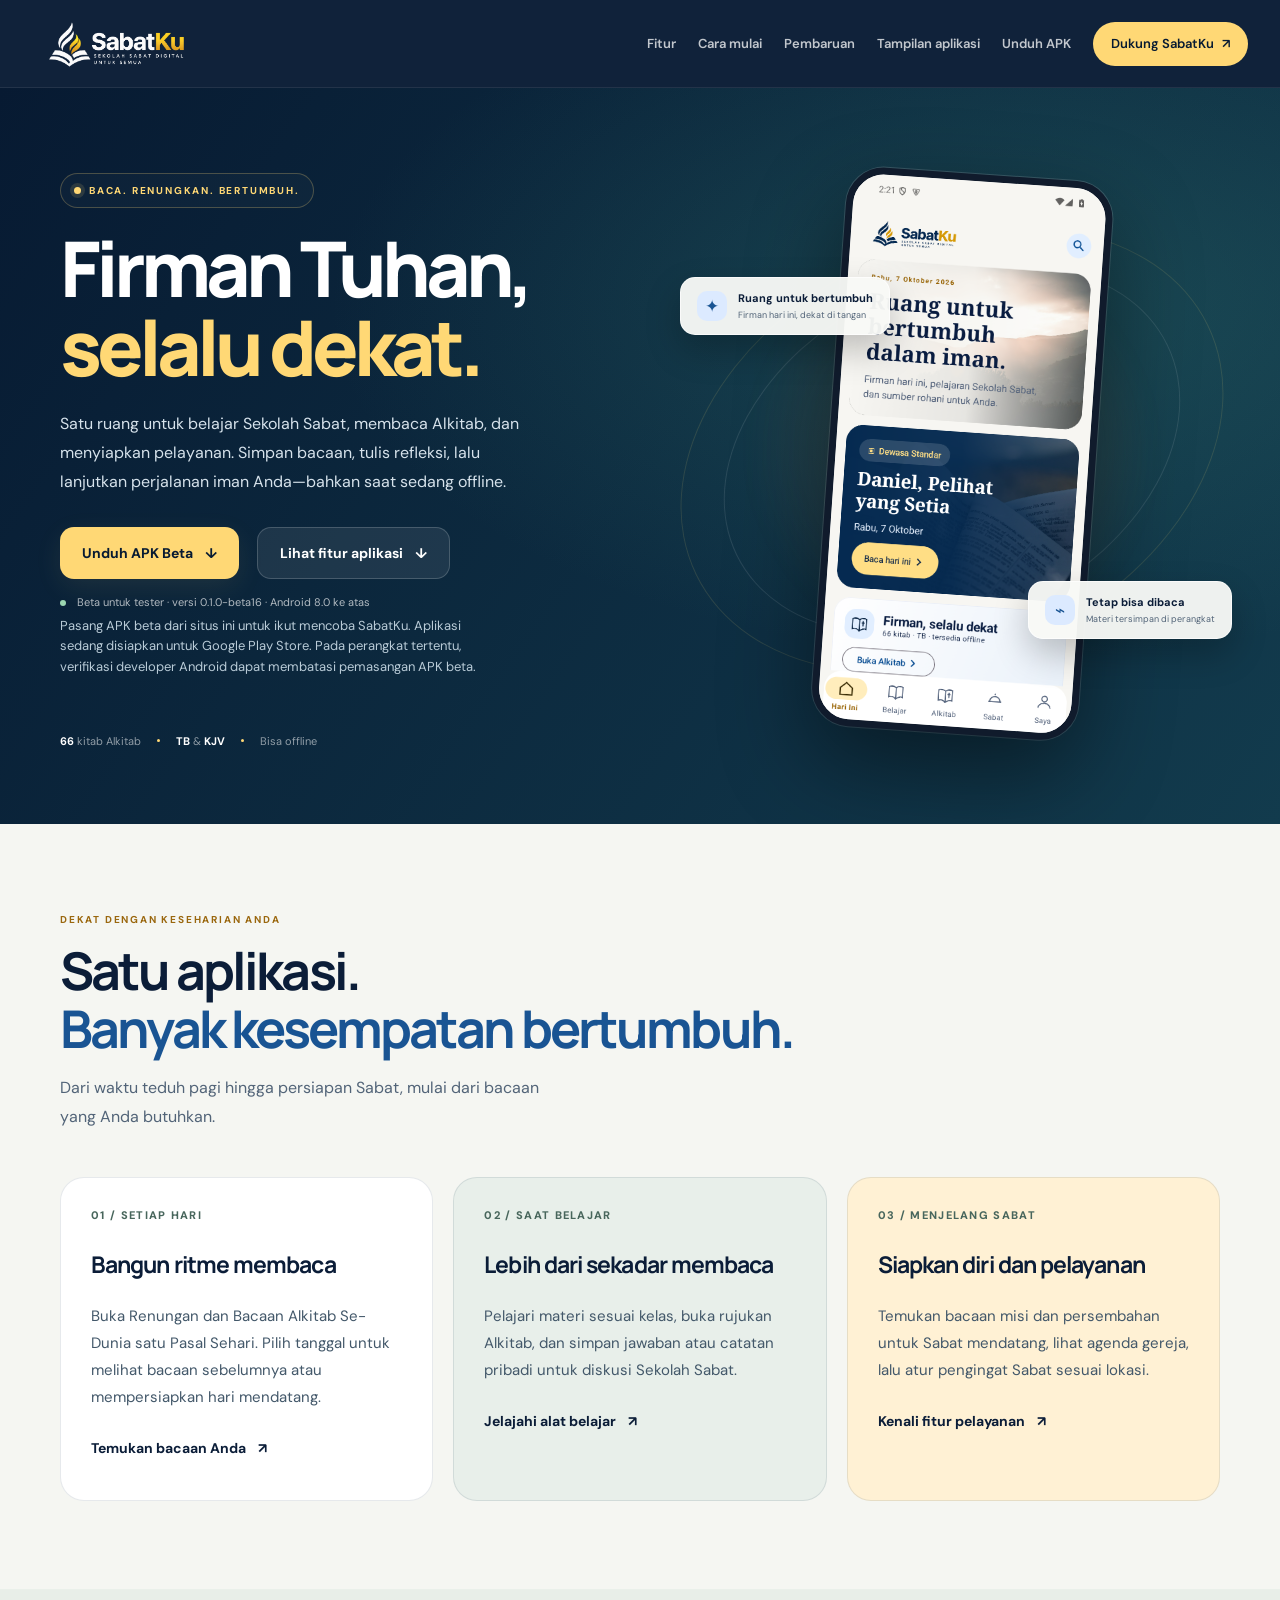
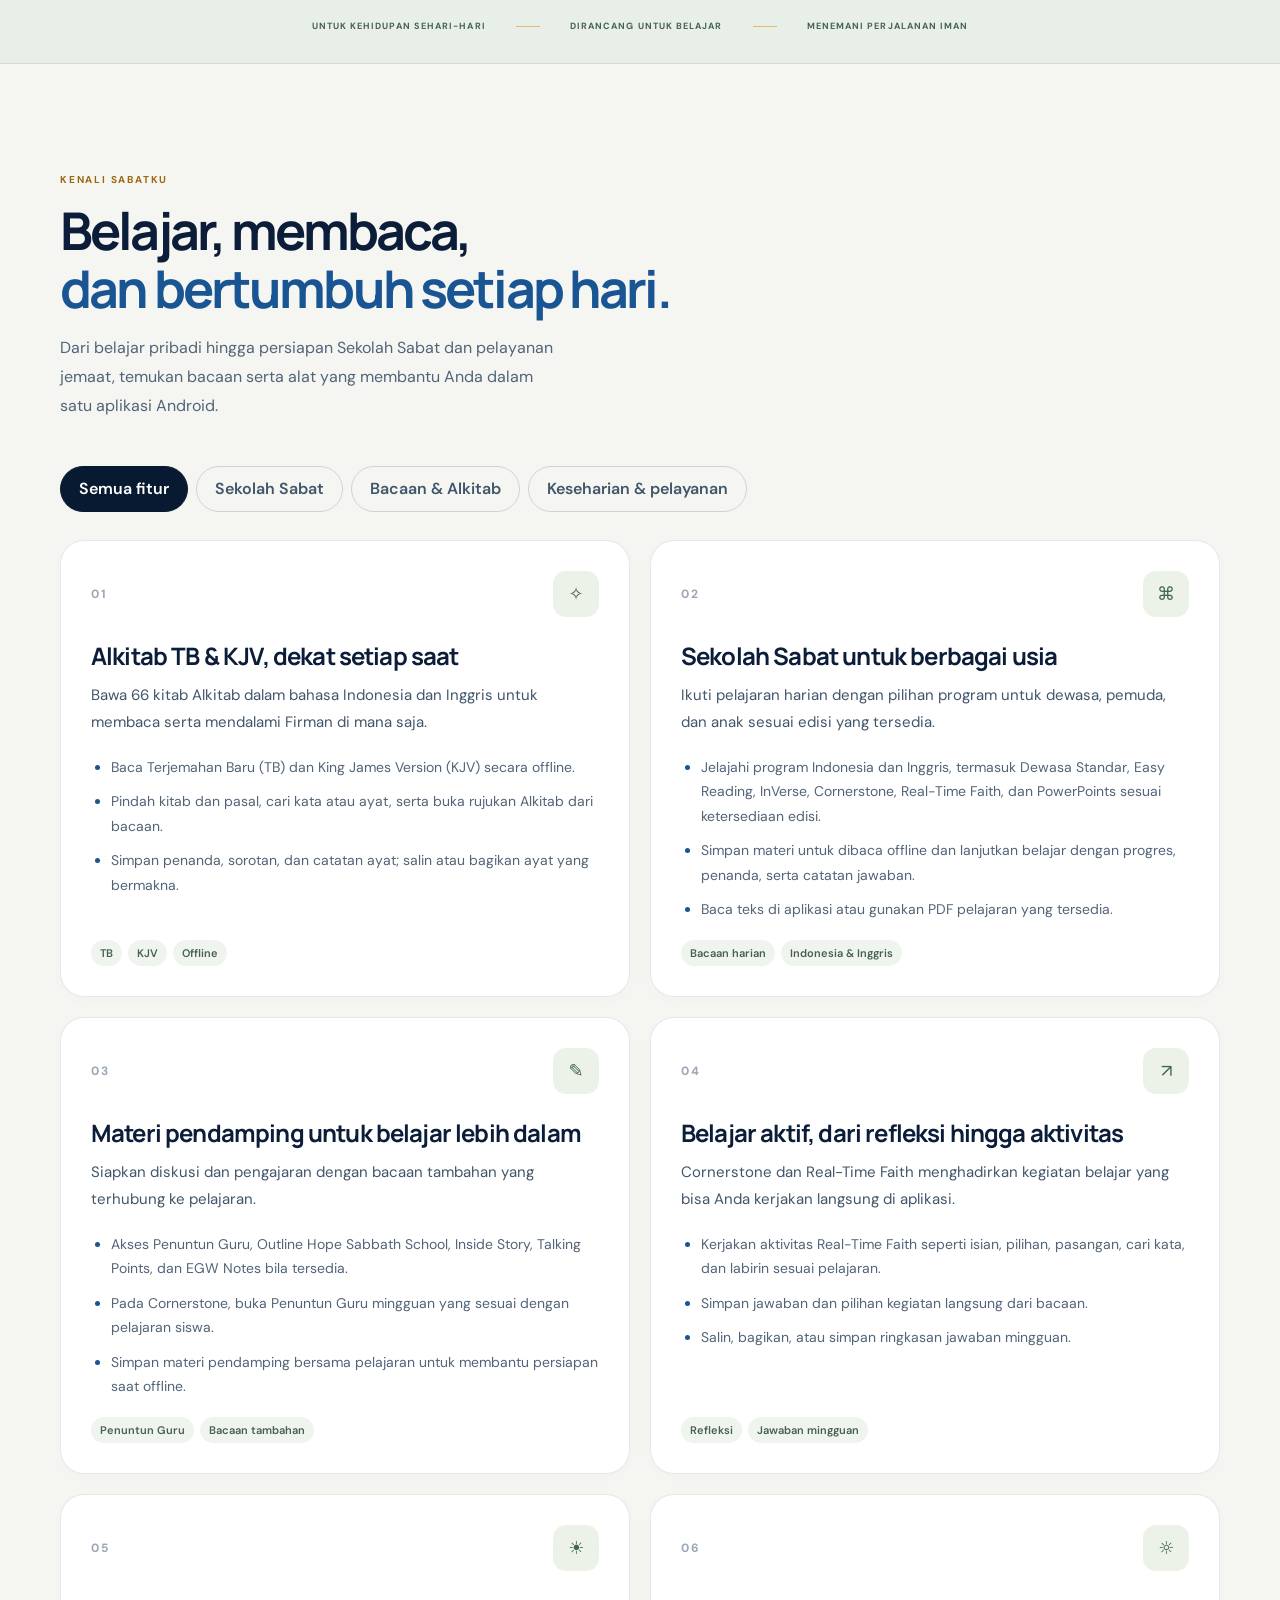
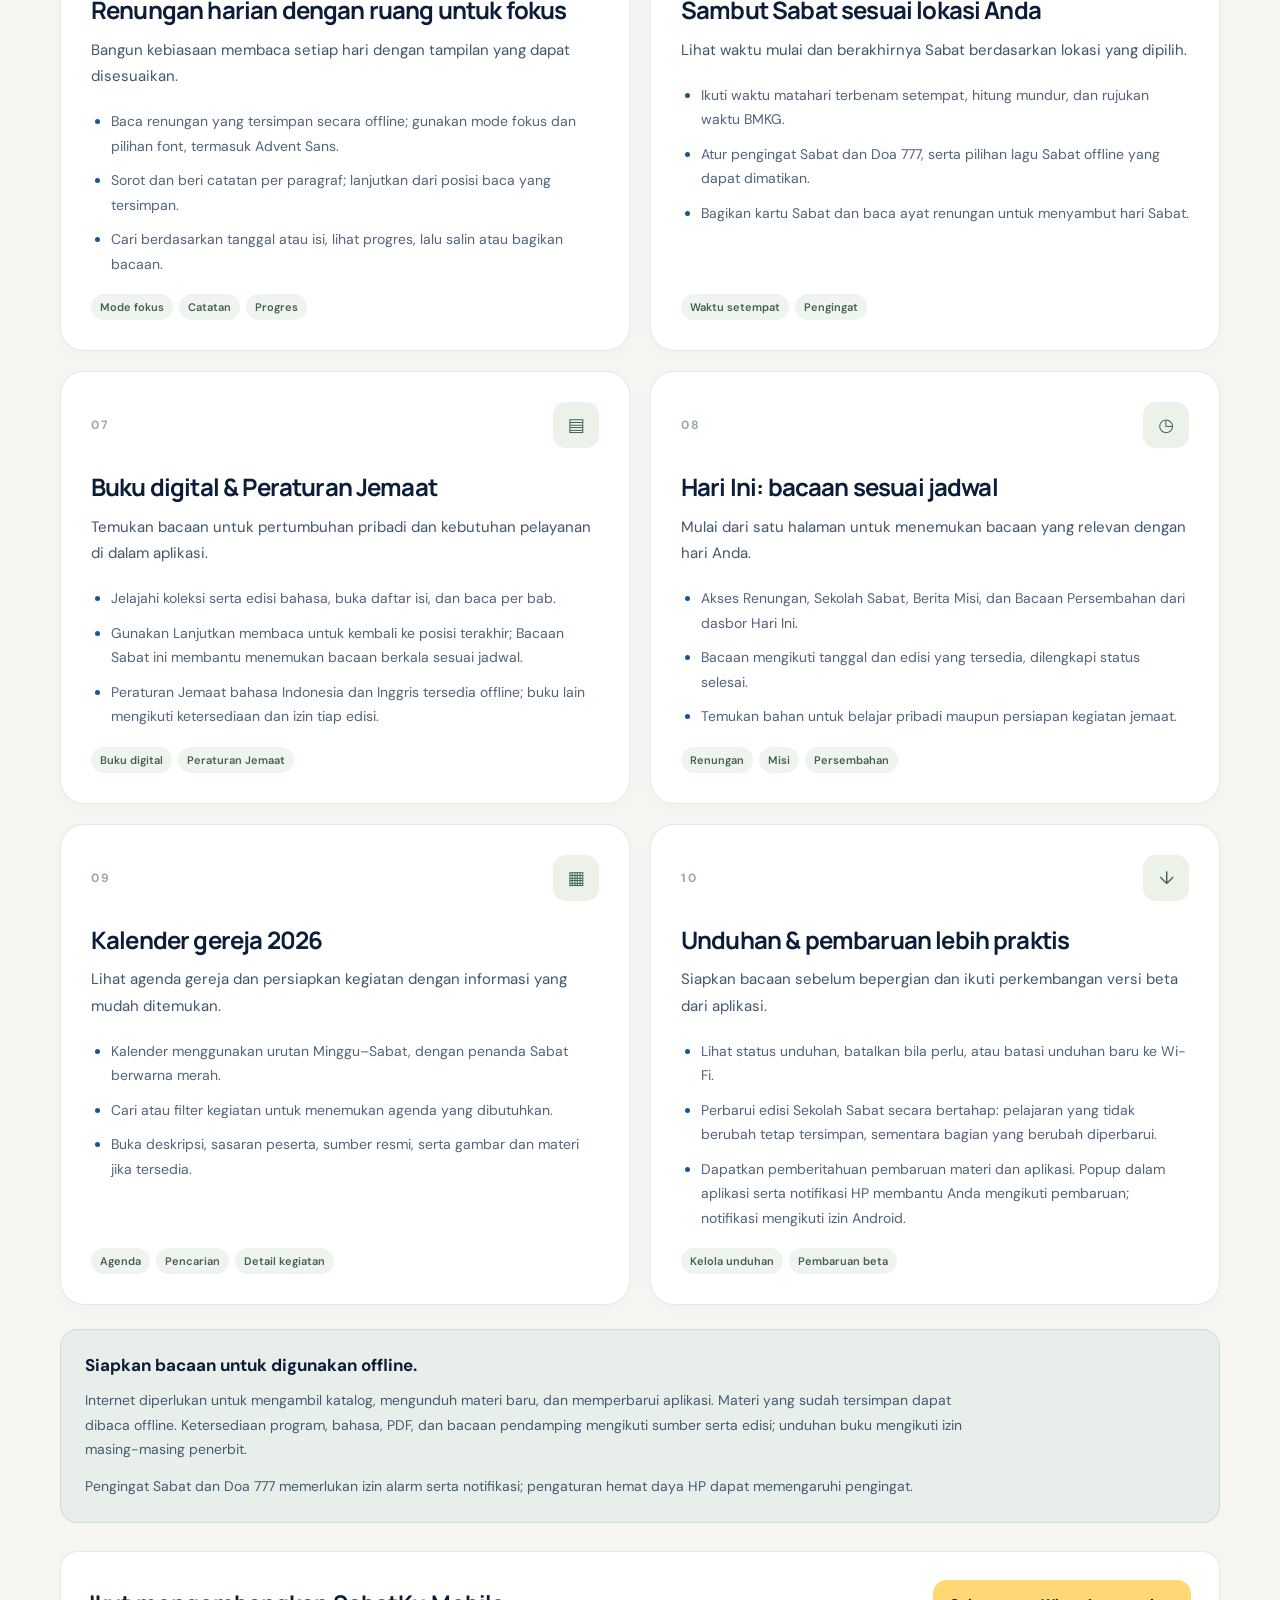
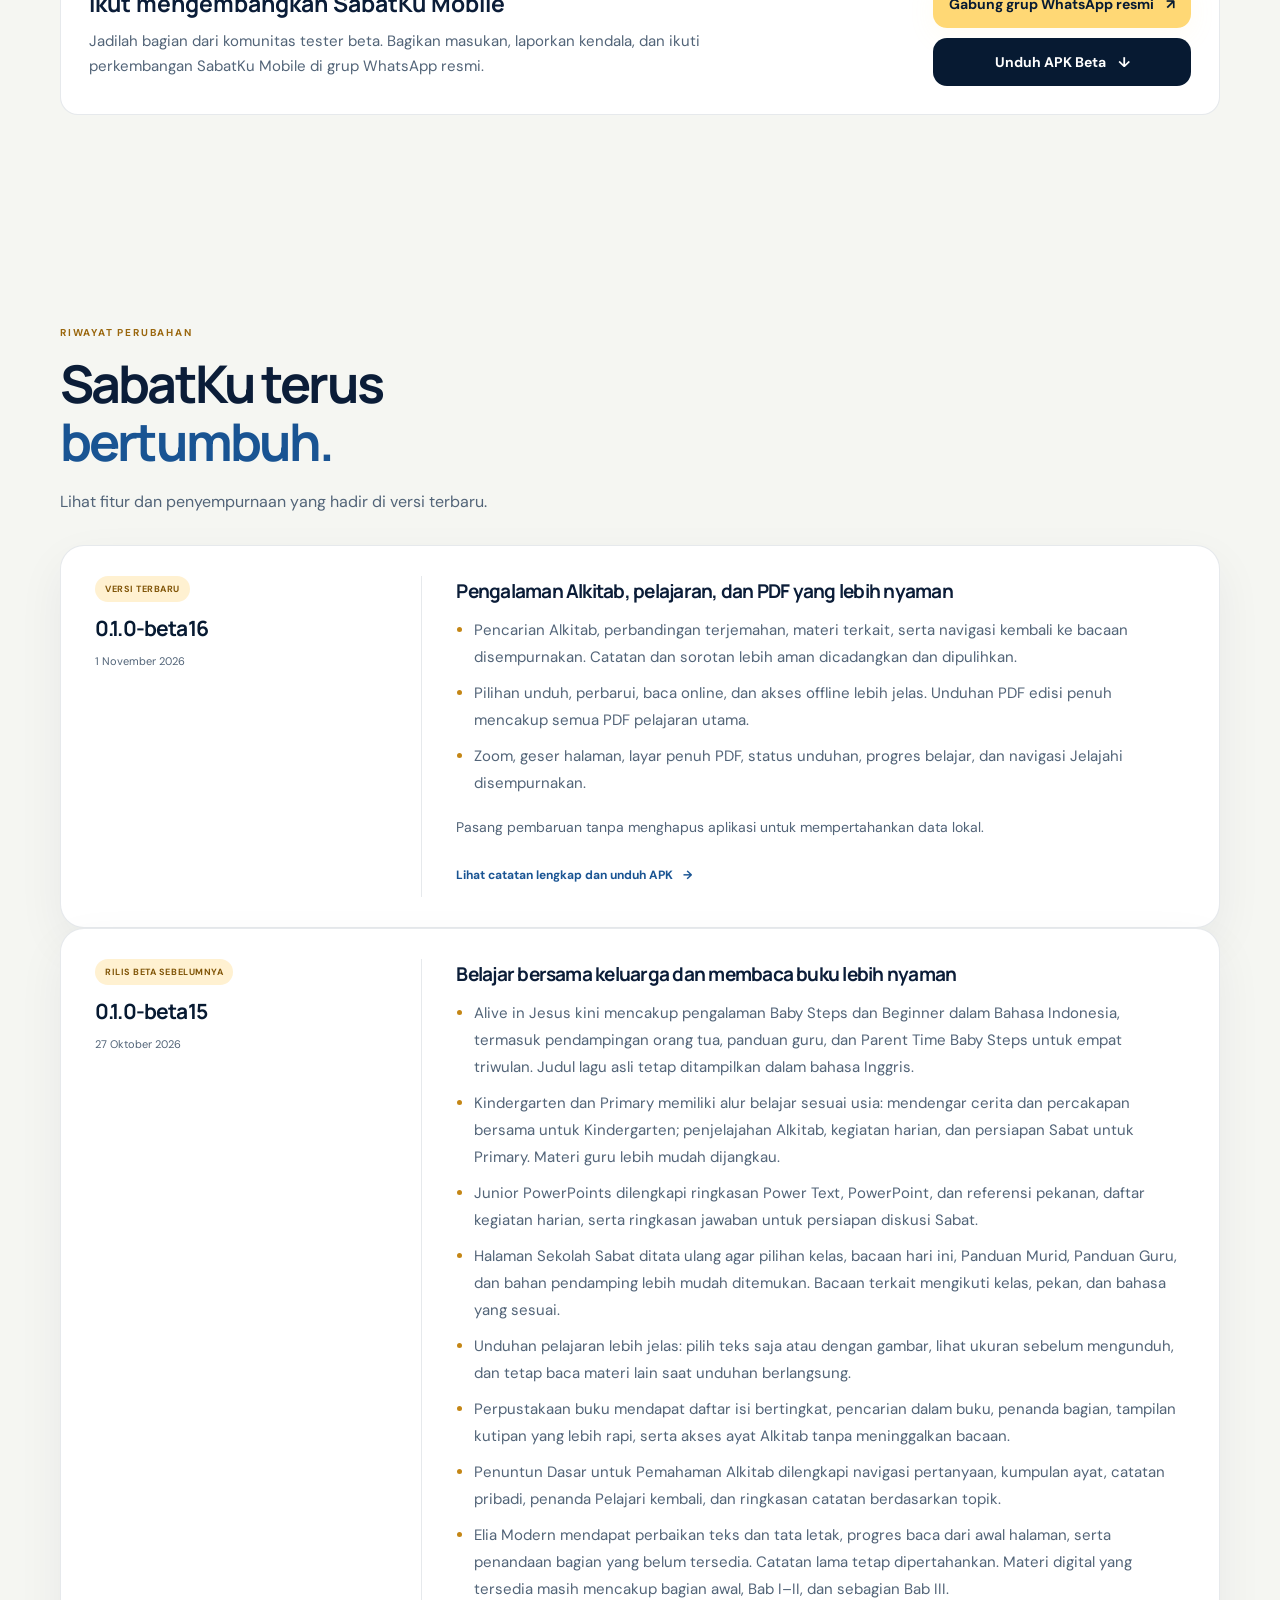
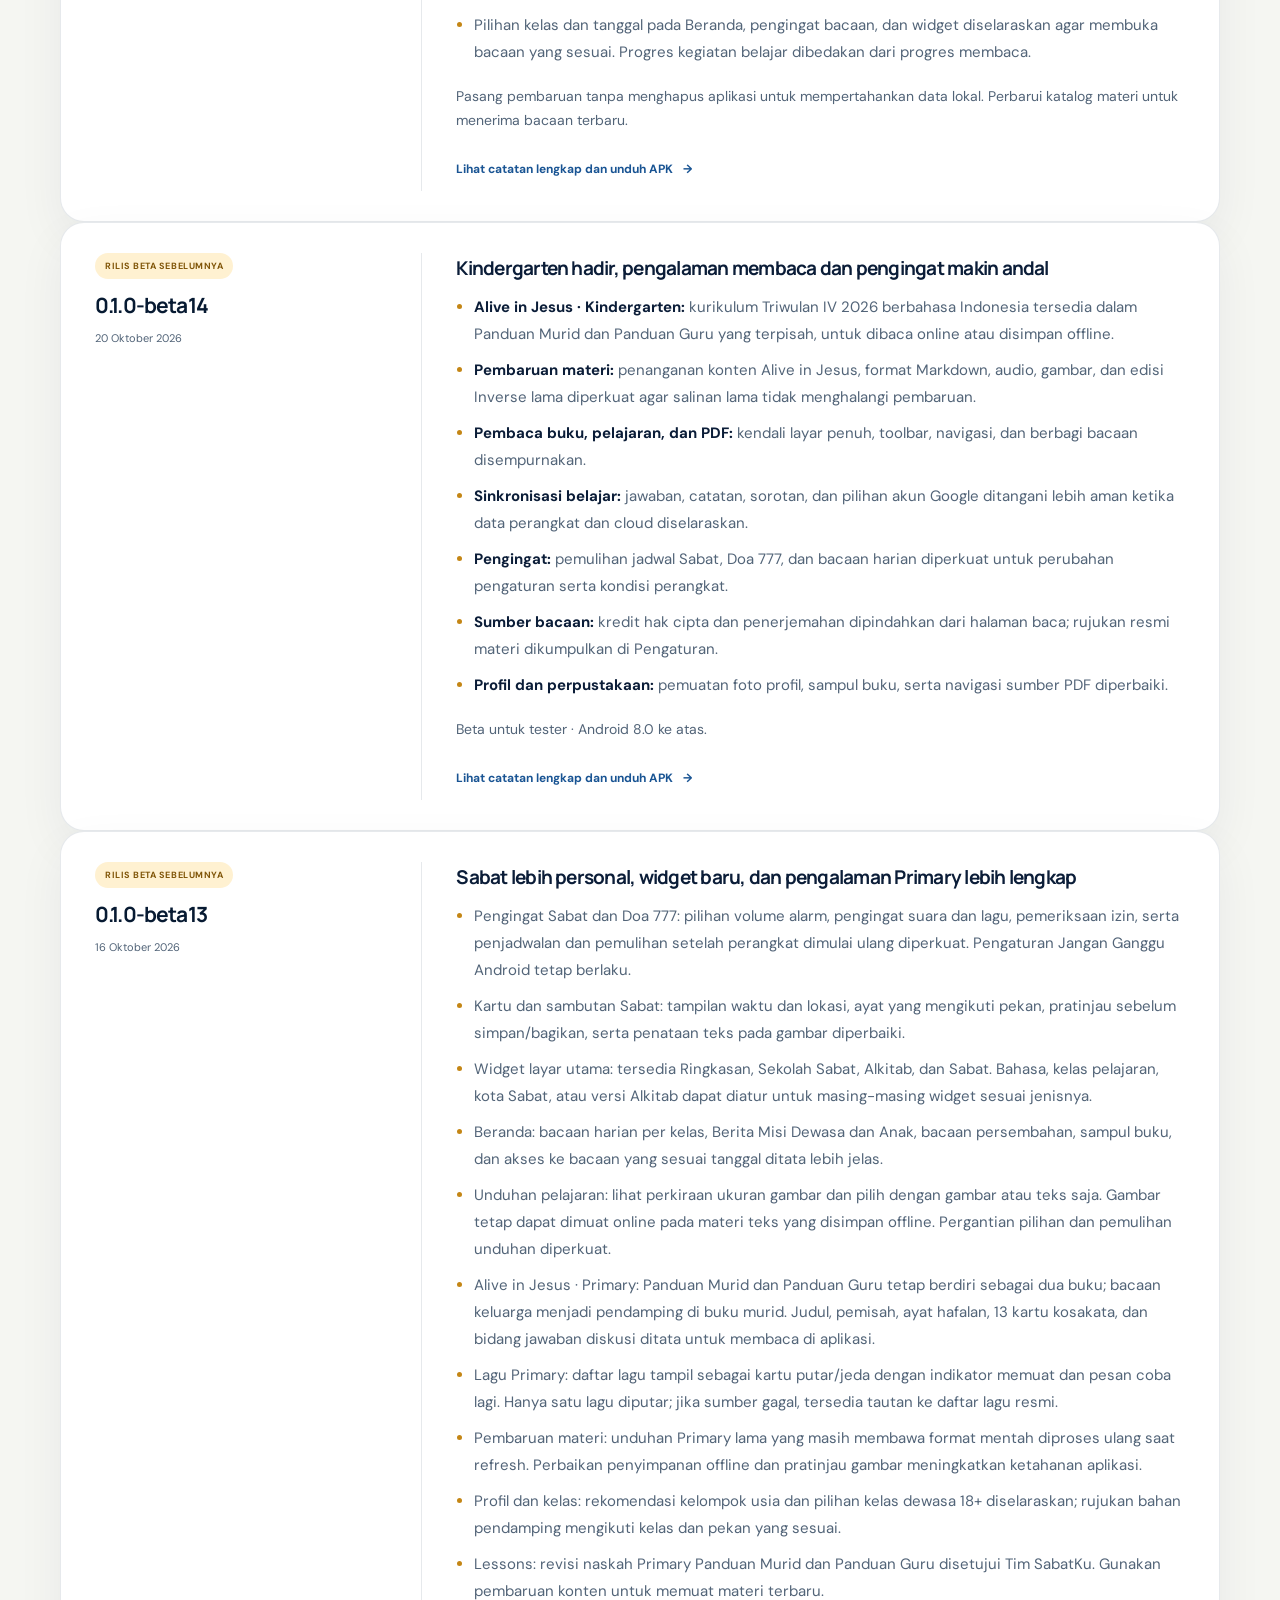
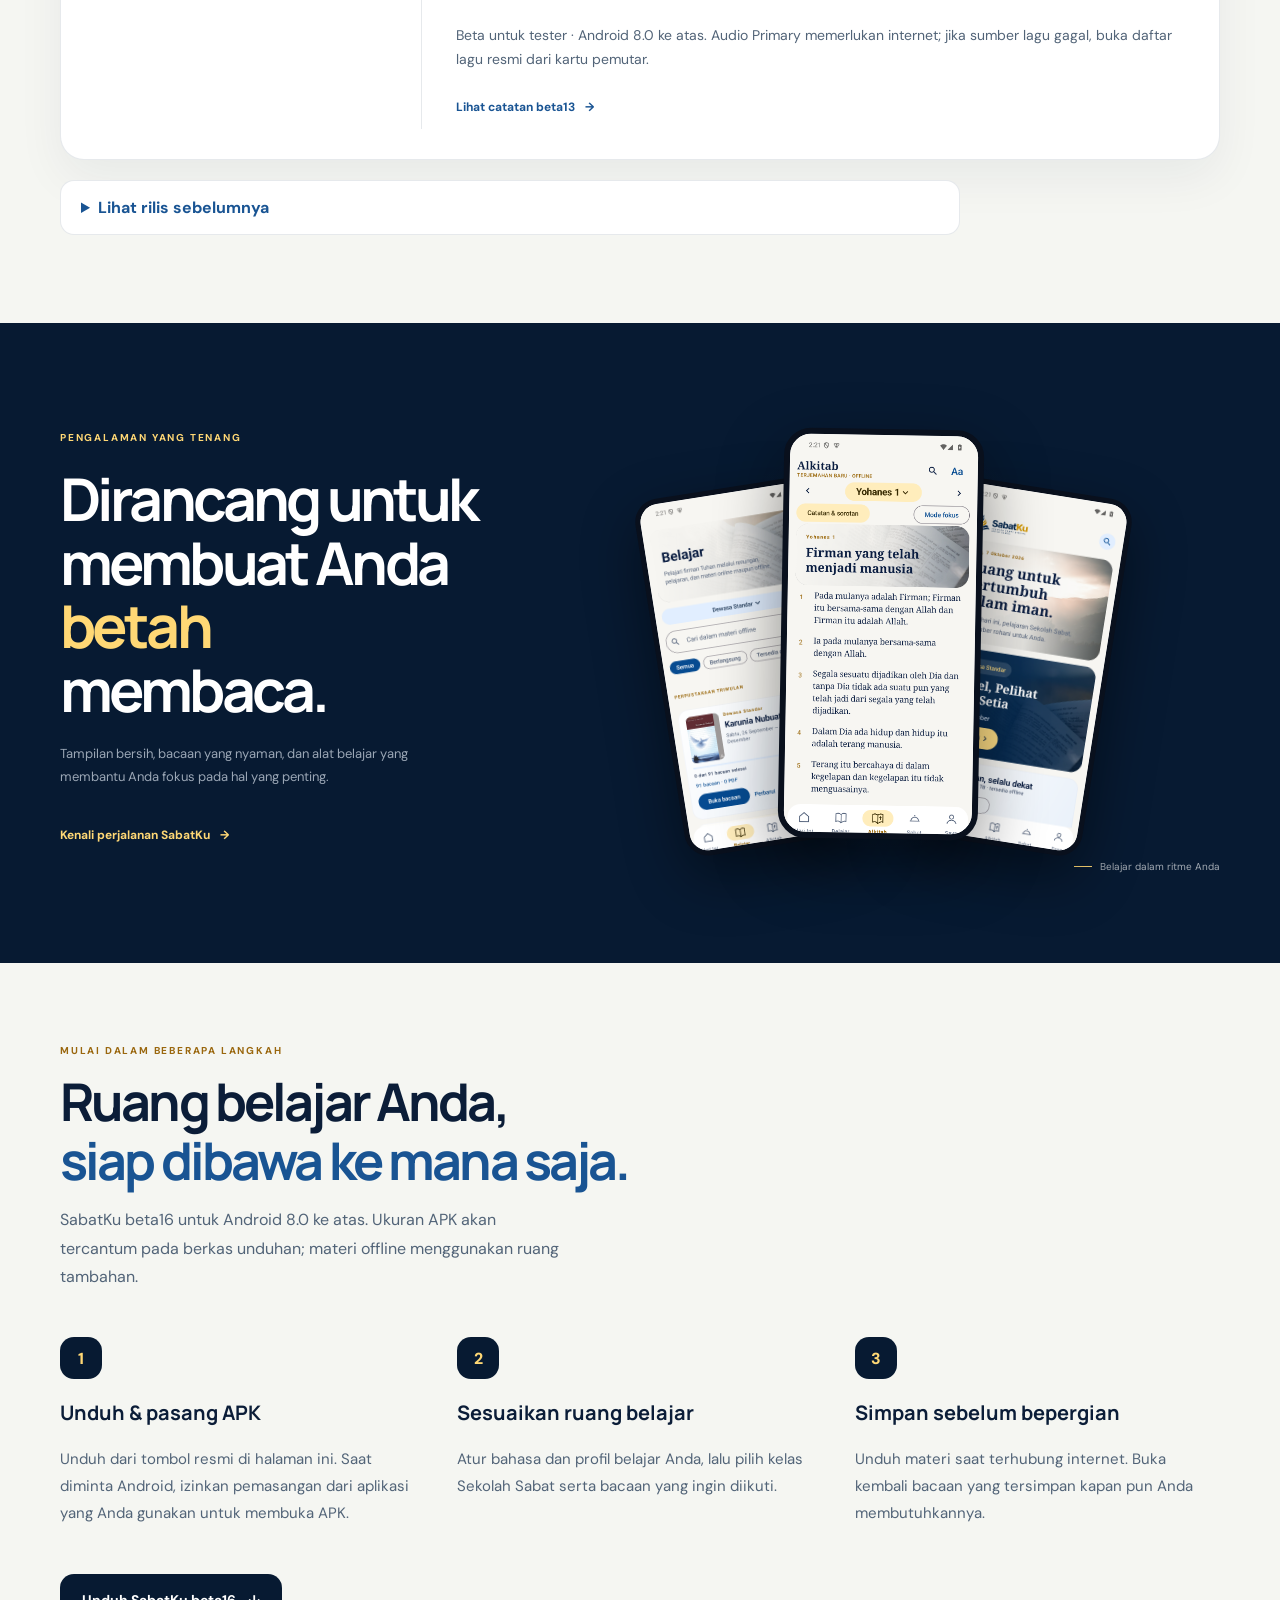
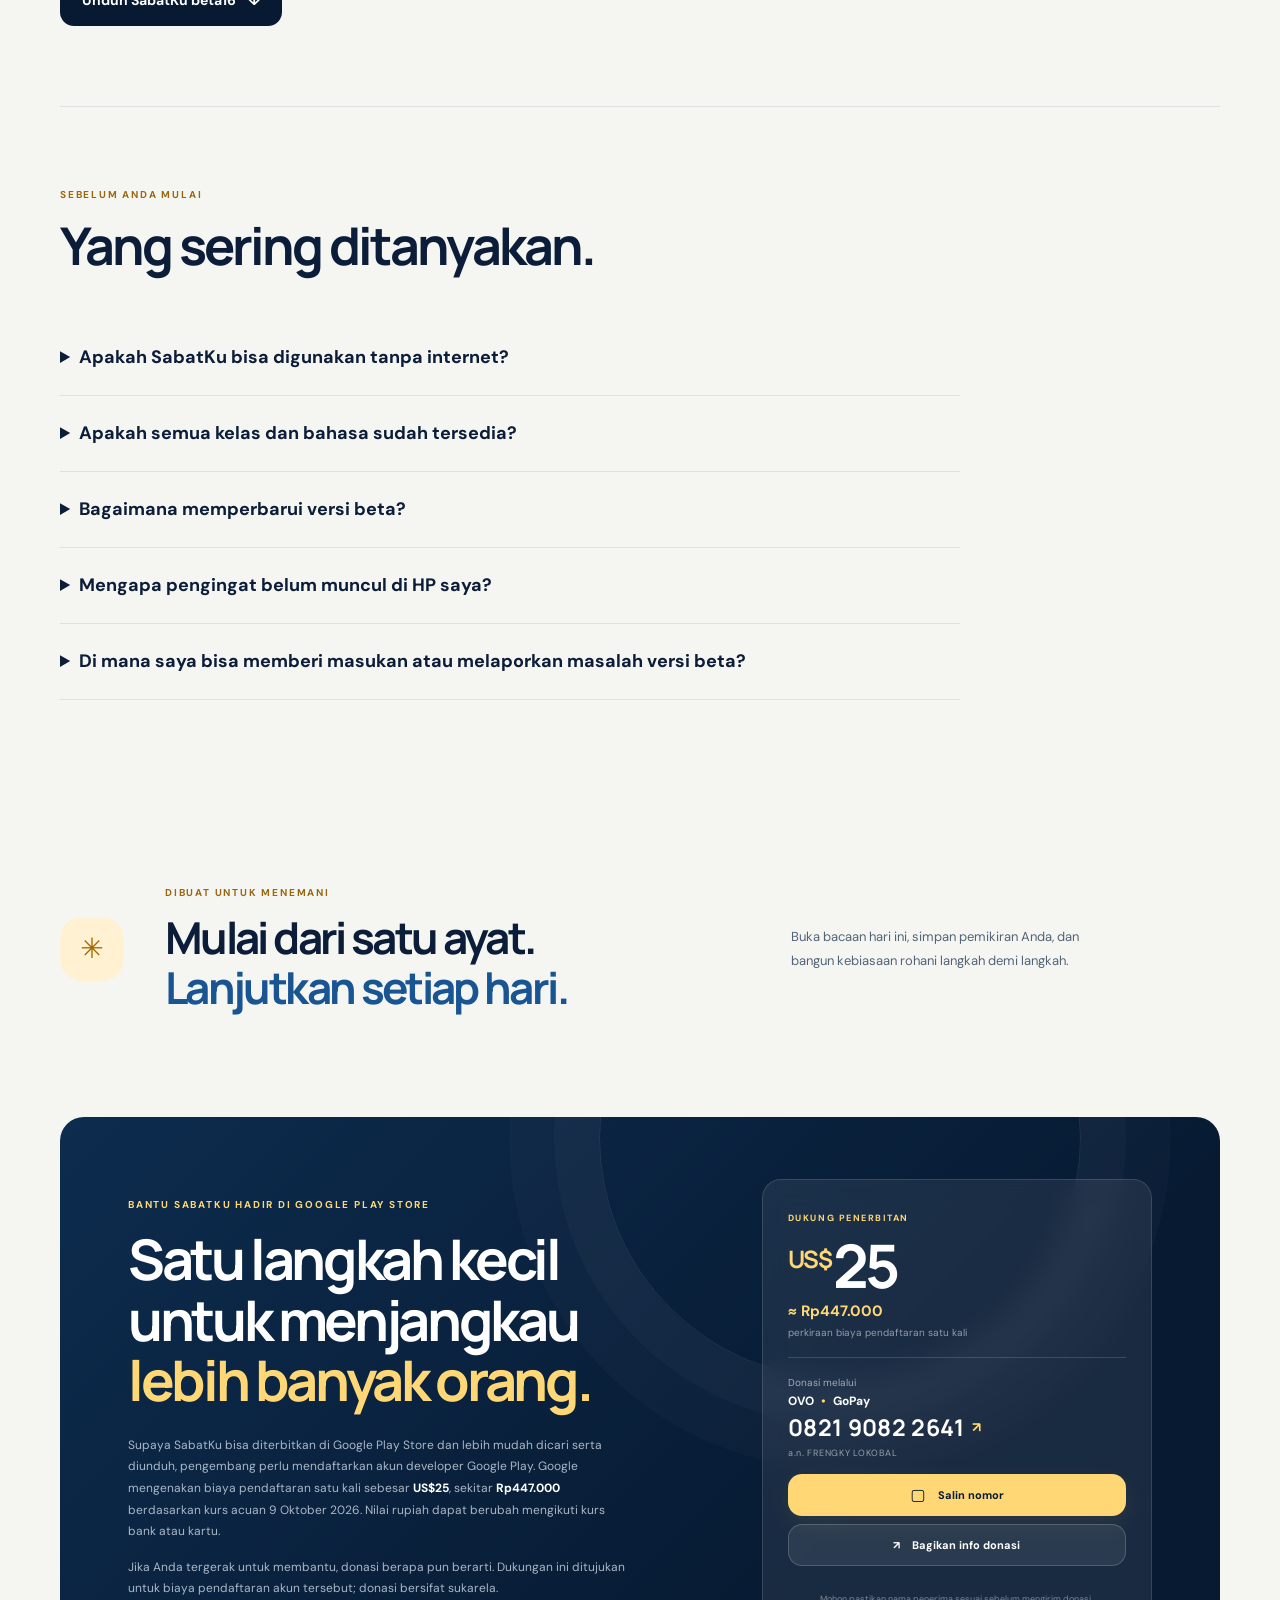
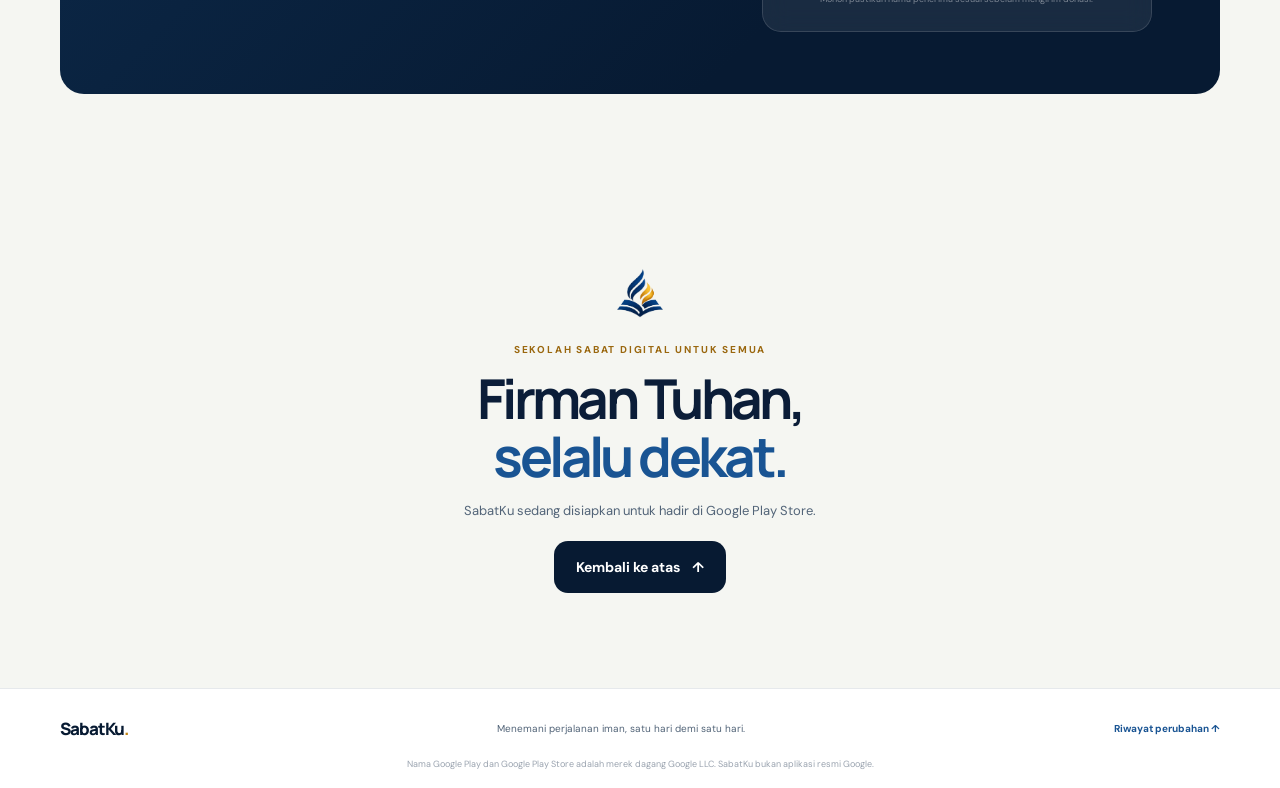
==== site/index.html @ 17ac764b "Publish beta16 download links and release notes" ====
<!doctype html>
<html lang="id">
  <head>
    <meta charset="utf-8" />
    <meta name="viewport" content="width=device-width, initial-scale=1" />
    <meta name="theme-color" content="#071a32" />
    <meta name="description" content="Kenali SabatKu untuk Android: Sekolah Sabat, Alkitab TB/KJV offline, renungan harian, buku digital, kalender gereja, dan pengingat Sabat. Unduh APK beta." />
    <meta property="og:type" content="website" />
    <meta property="og:title" content="SabatKu — Firman, selalu dekat" />
    <meta property="og:description" content="Sekolah Sabat dan Penuntun Guru, Alkitab TB/KJV offline, renungan, buku digital, serta pengingat Sabat dalam satu aplikasi Android." />
    <meta property="og:image" content="assets/screen-today.png" />
    <title>SabatKu — Firman, selalu dekat</title>
    <link rel="icon" type="image/png" href="assets/sabatku-symbol.png" />
    <link rel="preconnect" href="https://fonts.googleapis.com" />
    <link rel="preconnect" href="https://fonts.gstatic.com" crossorigin />
    <link href="https://fonts.googleapis.com/css2?family=DM+Sans:wght@400;500;600;700&family=Manrope:wght@400;500;600;700;800&display=swap" rel="stylesheet" />
    <link rel="stylesheet" href="styles.css" />
    <script src="script.js" defer></script>
  </head>
  <body>
    <a class="skip-link" href="#beranda">Lewati ke konten</a>
    <header class="topbar">
      <a class="brand" href="#beranda" aria-label="SabatKu, ke beranda">
        <img src="assets/sabatku-logo-dark.png" alt="SabatKu — Sekolah Sabat digital untuk semua" />
      </a>
      <button class="menu-toggle" type="button" aria-expanded="false" aria-controls="main-navigation" hidden>Menu <span aria-hidden="true">☰</span></button>
      <nav id="main-navigation" aria-label="Navigasi utama">
        <a href="#fitur">Fitur</a>
        <a href="#mulai">Cara mulai</a>
        <a href="#pembaruan">Pembaruan</a>
        <a href="#cuplikan">Tampilan aplikasi</a>
        <a href="#unduh">Unduh APK</a>
        <a class="nav-cta" href="#dukung">Dukung SabatKu <span aria-hidden="true">↗</span></a>
      </nav>
    </header>

    <main id="beranda">
      <section class="hero section-wrap">
        <div class="hero-copy">
          <p class="eyebrow"><span class="eyebrow-dot"></span> BACA. RENUNGKAN. BERTUMBUH.</p>
          <h1>Firman Tuhan,<br /><span>selalu dekat.</span></h1>
          <p class="hero-lede">Satu ruang untuk belajar Sekolah Sabat, membaca Alkitab, dan menyiapkan pelayanan. Simpan bacaan, tulis refleksi, lalu lanjutkan perjalanan iman Anda—bahkan saat sedang offline.</p>
          <div class="hero-actions">
            <a class="button button-gold" id="unduh" href="https://github.com/AiWerek-Tech/sabatku-web/releases/download/v0.1.0-beta16/SabatKu-0.1.0-beta16-debug.apk" aria-label="Unduh APK beta SabatKu versi 0.1.0-beta16">Unduh APK Beta <span aria-hidden="true">↓</span></a>
            <a class="button button-quiet" href="#fitur">Lihat fitur aplikasi <span aria-hidden="true">↓</span></a>
          </div>
          <p class="release-note"><span class="status-pip"></span> Beta untuk tester · versi 0.1.0-beta16 · Android 8.0 ke atas</p>
          <p class="apk-install-note">Pasang APK beta dari situs ini untuk ikut mencoba SabatKu. Aplikasi sedang disiapkan untuk Google Play Store. Pada perangkat tertentu, verifikasi developer Android dapat membatasi pemasangan APK beta.</p>
          <div class="hero-proof" aria-label="Fitur utama">
            <span><b>66</b> kitab Alkitab</span><i></i><span><b>TB</b> &amp; <b>KJV</b></span><i></i><span>Bisa offline</span>
          </div>
        </div>
        <div class="hero-visual" aria-label="Pratinjau aplikasi SabatKu">
          <div class="orbit orbit-one"></div><div class="orbit orbit-two"></div>
          <div class="sun-glow"></div>
          <div class="phone-frame hero-phone"><img src="assets/screen-today.png" alt="Tampilan Hari Ini di aplikasi SabatKu" /></div>
          <div class="float-card float-verse"><span class="float-icon">✦</span><span><b>Ruang untuk bertumbuh</b><small>Firman hari ini, dekat di tangan</small></span></div>
          <div class="float-card float-offline"><span class="offline-icon">⌁</span><span><b>Tetap bisa dibaca</b><small>Materi tersimpan di perangkat</small></span></div>
        </div>
      </section>

      <section class="daily-path section-wrap" aria-labelledby="daily-title">
        <div class="section-heading"><p class="eyebrow eyebrow-dark">DEKAT DENGAN KESEHARIAN ANDA</p><h2 id="daily-title">Satu aplikasi.<br /><span>Banyak kesempatan bertumbuh.</span></h2><p>Dari waktu teduh pagi hingga persiapan Sabat, mulai dari bacaan yang Anda butuhkan.</p></div>
        <div class="path-grid">
          <article><span class="path-label">01 / SETIAP HARI</span><h3>Bangun ritme membaca</h3><p>Buka Renungan dan Bacaan Alkitab Se-Dunia satu Pasal Sehari. Pilih tanggal untuk melihat bacaan sebelumnya atau mempersiapkan hari mendatang.</p><a href="#fitur">Temukan bacaan Anda <span aria-hidden="true">↗</span></a></article>
          <article><span class="path-label">02 / SAAT BELAJAR</span><h3>Lebih dari sekadar membaca</h3><p>Pelajari materi sesuai kelas, buka rujukan Alkitab, dan simpan jawaban atau catatan pribadi untuk diskusi Sekolah Sabat.</p><a href="#fitur">Jelajahi alat belajar <span aria-hidden="true">↗</span></a></article>
          <article><span class="path-label">03 / MENJELANG SABAT</span><h3>Siapkan diri dan pelayanan</h3><p>Temukan bacaan misi dan persembahan untuk Sabat mendatang, lihat agenda gereja, lalu atur pengingat Sabat sesuai lokasi.</p><a href="#fitur">Kenali fitur pelayanan <span aria-hidden="true">↗</span></a></article>
        </div>
      </section>
      <section class="trust-strip" aria-label="Ringkasan SabatKu">
        <div class="trust-inner"><span>UNTUK KEHIDUPAN SEHARI-HARI</span><span class="trust-line"></span><span>DIRANCANG UNTUK BELAJAR</span><span class="trust-line"></span><span>MENEMANI PERJALANAN IMAN</span></div>
      </section>

      <section class="features section-wrap" id="fitur" aria-labelledby="features-title">
        <div class="section-heading">
          <p class="eyebrow eyebrow-dark">KENALI SABATKU</p>
          <h2 id="features-title">Belajar, membaca,<br /><span>dan bertumbuh setiap hari.</span></h2>
          <p>Dari belajar pribadi hingga persiapan Sekolah Sabat dan pelayanan jemaat, temukan bacaan serta alat yang membantu Anda dalam satu aplikasi Android.</p>
        </div>
        <div class="feature-filter" role="group" aria-label="Tampilkan kategori fitur" hidden><button type="button" data-filter="all" aria-pressed="true">Semua fitur</button><button type="button" data-filter="belajar" aria-pressed="false">Sekolah Sabat</button><button type="button" data-filter="baca" aria-pressed="false">Bacaan &amp; Alkitab</button><button type="button" data-filter="harian" aria-pressed="false">Keseharian &amp; pelayanan</button></div>
        <div class="feature-grid feature-grid-detailed">
          <article class="feature-card" data-category="baca">
            <div class="feature-top"><span class="feature-number">01</span><span class="feature-icon" aria-hidden="true">✧</span></div>
            <h3>Alkitab TB & KJV, dekat setiap saat</h3>
            <p>Bawa 66 kitab Alkitab dalam bahasa Indonesia dan Inggris untuk membaca serta mendalami Firman di mana saja.</p>
            <ul class="feature-details"><li>Baca Terjemahan Baru (TB) dan King James Version (KJV) secara offline.</li><li>Pindah kitab dan pasal, cari kata atau ayat, serta buka rujukan Alkitab dari bacaan.</li><li>Simpan penanda, sorotan, dan catatan ayat; salin atau bagikan ayat yang bermakna.</li></ul>
            <div class="tag-row"><span>TB</span><span>KJV</span><span>Offline</span></div>
          </article>
          <article class="feature-card" data-category="belajar">
            <div class="feature-top"><span class="feature-number">02</span><span class="feature-icon" aria-hidden="true">⌘</span></div>
            <h3>Sekolah Sabat untuk berbagai usia</h3>
            <p>Ikuti pelajaran harian dengan pilihan program untuk dewasa, pemuda, dan anak sesuai edisi yang tersedia.</p>
            <ul class="feature-details"><li>Jelajahi program Indonesia dan Inggris, termasuk Dewasa Standar, Easy Reading, InVerse, Cornerstone, Real-Time Faith, dan PowerPoints sesuai ketersediaan edisi.</li><li>Simpan materi untuk dibaca offline dan lanjutkan belajar dengan progres, penanda, serta catatan jawaban.</li><li>Baca teks di aplikasi atau gunakan PDF pelajaran yang tersedia.</li></ul>
            <div class="tag-row"><span>Bacaan harian</span><span>Indonesia & Inggris</span></div>
          </article>
          <article class="feature-card" data-category="belajar">
            <div class="feature-top"><span class="feature-number">03</span><span class="feature-icon" aria-hidden="true">✎</span></div>
            <h3>Materi pendamping untuk belajar lebih dalam</h3>
            <p>Siapkan diskusi dan pengajaran dengan bacaan tambahan yang terhubung ke pelajaran.</p>
            <ul class="feature-details"><li>Akses Penuntun Guru, Outline Hope Sabbath School, Inside Story, Talking Points, dan EGW Notes bila tersedia.</li><li>Pada Cornerstone, buka Penuntun Guru mingguan yang sesuai dengan pelajaran siswa.</li><li>Simpan materi pendamping bersama pelajaran untuk membantu persiapan saat offline.</li></ul>
            <div class="tag-row"><span>Penuntun Guru</span><span>Bacaan tambahan</span></div>
          </article>
          <article class="feature-card" data-category="belajar">
            <div class="feature-top"><span class="feature-number">04</span><span class="feature-icon" aria-hidden="true">↗</span></div>
            <h3>Belajar aktif, dari refleksi hingga aktivitas</h3>
            <p>Cornerstone dan Real-Time Faith menghadirkan kegiatan belajar yang bisa Anda kerjakan langsung di aplikasi.</p>
            <ul class="feature-details"><li>Kerjakan aktivitas Real-Time Faith seperti isian, pilihan, pasangan, cari kata, dan labirin sesuai pelajaran.</li><li>Simpan jawaban dan pilihan kegiatan langsung dari bacaan.</li><li>Salin, bagikan, atau simpan ringkasan jawaban mingguan.</li></ul>
            <div class="tag-row"><span>Refleksi</span><span>Jawaban mingguan</span></div>
          </article>
          <article class="feature-card" data-category="baca">
            <div class="feature-top"><span class="feature-number">05</span><span class="feature-icon" aria-hidden="true">☀</span></div>
            <h3>Renungan harian dengan ruang untuk fokus</h3>
            <p>Bangun kebiasaan membaca setiap hari dengan tampilan yang dapat disesuaikan.</p>
            <ul class="feature-details"><li>Baca renungan yang tersimpan secara offline; gunakan mode fokus dan pilihan font, termasuk Advent Sans.</li><li>Sorot dan beri catatan per paragraf; lanjutkan dari posisi baca yang tersimpan.</li><li>Cari berdasarkan tanggal atau isi, lihat progres, lalu salin atau bagikan bacaan.</li></ul>
            <div class="tag-row"><span>Mode fokus</span><span>Catatan</span><span>Progres</span></div>
          </article>
          <article class="feature-card" data-category="harian">
            <div class="feature-top"><span class="feature-number">06</span><span class="feature-icon" aria-hidden="true">☼</span></div>
            <h3>Sambut Sabat sesuai lokasi Anda</h3>
            <p>Lihat waktu mulai dan berakhirnya Sabat berdasarkan lokasi yang dipilih.</p>
            <ul class="feature-details"><li>Ikuti waktu matahari terbenam setempat, hitung mundur, dan rujukan waktu BMKG.</li><li>Atur pengingat Sabat dan Doa 777, serta pilihan lagu Sabat offline yang dapat dimatikan.</li><li>Bagikan kartu Sabat dan baca ayat renungan untuk menyambut hari Sabat.</li></ul>
            <div class="tag-row"><span>Waktu setempat</span><span>Pengingat</span></div>
          </article>
          <article class="feature-card" data-category="baca">
            <div class="feature-top"><span class="feature-number">07</span><span class="feature-icon" aria-hidden="true">▤</span></div>
            <h3>Buku digital & Peraturan Jemaat</h3>
            <p>Temukan bacaan untuk pertumbuhan pribadi dan kebutuhan pelayanan di dalam aplikasi.</p>
            <ul class="feature-details"><li>Jelajahi koleksi serta edisi bahasa, buka daftar isi, dan baca per bab.</li><li>Gunakan Lanjutkan membaca untuk kembali ke posisi terakhir; Bacaan Sabat ini membantu menemukan bacaan berkala sesuai jadwal.</li><li>Peraturan Jemaat bahasa Indonesia dan Inggris tersedia offline; buku lain mengikuti ketersediaan dan izin tiap edisi.</li></ul>
            <div class="tag-row"><span>Buku digital</span><span>Peraturan Jemaat</span></div>
          </article>
          <article class="feature-card" data-category="harian">
            <div class="feature-top"><span class="feature-number">08</span><span class="feature-icon" aria-hidden="true">◷</span></div>
            <h3>Hari Ini: bacaan sesuai jadwal</h3>
            <p>Mulai dari satu halaman untuk menemukan bacaan yang relevan dengan hari Anda.</p>
            <ul class="feature-details"><li>Akses Renungan, Sekolah Sabat, Berita Misi, dan Bacaan Persembahan dari dasbor Hari Ini.</li><li>Bacaan mengikuti tanggal dan edisi yang tersedia, dilengkapi status selesai.</li><li>Temukan bahan untuk belajar pribadi maupun persiapan kegiatan jemaat.</li></ul>
            <div class="tag-row"><span>Renungan</span><span>Misi</span><span>Persembahan</span></div>
          </article>
          <article class="feature-card" data-category="harian">
            <div class="feature-top"><span class="feature-number">09</span><span class="feature-icon" aria-hidden="true">▦</span></div>
            <h3>Kalender gereja 2026</h3>
            <p>Lihat agenda gereja dan persiapkan kegiatan dengan informasi yang mudah ditemukan.</p>
            <ul class="feature-details"><li>Kalender menggunakan urutan Minggu–Sabat, dengan penanda Sabat berwarna merah.</li><li>Cari atau filter kegiatan untuk menemukan agenda yang dibutuhkan.</li><li>Buka deskripsi, sasaran peserta, sumber resmi, serta gambar dan materi jika tersedia.</li></ul>
            <div class="tag-row"><span>Agenda</span><span>Pencarian</span><span>Detail kegiatan</span></div>
          </article>
          <article class="feature-card" data-category="harian">
            <div class="feature-top"><span class="feature-number">10</span><span class="feature-icon" aria-hidden="true">↓</span></div>
            <h3>Unduhan & pembaruan lebih praktis</h3>
            <p>Siapkan bacaan sebelum bepergian dan ikuti perkembangan versi beta dari aplikasi.</p>
            <ul class="feature-details"><li>Lihat status unduhan, batalkan bila perlu, atau batasi unduhan baru ke Wi-Fi.</li><li>Perbarui edisi Sekolah Sabat secara bertahap: pelajaran yang tidak berubah tetap tersimpan, sementara bagian yang berubah diperbarui.</li><li>Dapatkan pemberitahuan pembaruan materi dan aplikasi. Popup dalam aplikasi serta notifikasi HP membantu Anda mengikuti pembaruan; notifikasi mengikuti izin Android.</li></ul>
            <div class="tag-row"><span>Kelola unduhan</span><span>Pembaruan beta</span></div>
          </article>
        </div>
        <aside class="feature-availability" aria-label="Ketersediaan materi">
          <strong>Siapkan bacaan untuk digunakan offline.</strong>
          <p>Internet diperlukan untuk mengambil katalog, mengunduh materi baru, dan memperbarui aplikasi. Materi yang sudah tersimpan dapat dibaca offline. Ketersediaan program, bahasa, PDF, dan bacaan pendamping mengikuti sumber serta edisi; unduhan buku mengikuti izin masing-masing penerbit.</p>
          <p>Pengingat Sabat dan Doa 777 memerlukan izin alarm serta notifikasi; pengaturan hemat daya HP dapat memengaruhi pengingat.</p>
        </aside>
        <div class="feature-cta" id="komunitas">
          <div><h3>Ikut mengembangkan SabatKu Mobile</h3><p>Jadilah bagian dari komunitas tester beta. Bagikan masukan, laporkan kendala, dan ikuti perkembangan SabatKu Mobile di grup WhatsApp resmi.</p></div>
          <div class="feature-cta-actions">
            <a class="button button-gold" href="https://chat.whatsapp.com/CYcOg6zG38TGZHUkLdnvNw?s=cl&amp;p=a&amp;mlu=4&amp;ilr=4&amp;iam=2" target="_blank" rel="noopener noreferrer">Gabung grup WhatsApp resmi <span aria-hidden="true">↗</span></a>
            <a class="button button-navy" href="#unduh">Unduh APK Beta <span aria-hidden="true">↓</span></a>
          </div>
        </div>
      </section>

      <section class="changelog section-wrap" id="pembaruan">
        <div class="section-heading">
          <p class="eyebrow eyebrow-dark">RIWAYAT PERUBAHAN</p>
          <h2>SabatKu terus<br /><span>bertumbuh.</span></h2>
          <p>Lihat fitur dan penyempurnaan yang hadir di versi terbaru.</p>
        </div>
        <article class="changelog-card">
          <div class="changelog-meta"><span class="release-pill">Versi terbaru</span><strong>0.1.0-beta16</strong><time datetime="2026-11-01">1 November 2026</time></div>
          <div class="changelog-content">
            <h3>Pengalaman Alkitab, pelajaran, dan PDF yang lebih nyaman</h3>
            <ul>
              <li>Pencarian Alkitab, perbandingan terjemahan, materi terkait, serta navigasi kembali ke bacaan disempurnakan. Catatan dan sorotan lebih aman dicadangkan dan dipulihkan.</li>
              <li>Pilihan unduh, perbarui, baca online, dan akses offline lebih jelas. Unduhan PDF edisi penuh mencakup semua PDF pelajaran utama.</li>
              <li>Zoom, geser halaman, layar penuh PDF, status unduhan, progres belajar, dan navigasi Jelajahi disempurnakan.</li>
            </ul>
            <p>Pasang pembaruan tanpa menghapus aplikasi untuk mempertahankan data lokal.</p>
            <a class="text-link" href="https://github.com/AiWerek-Tech/sabatku-web/releases/tag/v0.1.0-beta16">Lihat catatan lengkap dan unduh APK <span aria-hidden="true">→</span></a>
          </div>
        </article>
        <article class="changelog-card">
          <div class="changelog-meta"><span class="release-pill">Rilis beta sebelumnya</span><strong>0.1.0-beta15</strong><time datetime="2026-10-27">27 Oktober 2026</time></div>
          <div class="changelog-content">
            <h3>Belajar bersama keluarga dan membaca buku lebih nyaman</h3>
            <ul>
              <li>Alive in Jesus kini mencakup pengalaman Baby Steps dan Beginner dalam Bahasa Indonesia, termasuk pendampingan orang tua, panduan guru, dan Parent Time Baby Steps untuk empat triwulan. Judul lagu asli tetap ditampilkan dalam bahasa Inggris.</li>
              <li>Kindergarten dan Primary memiliki alur belajar sesuai usia: mendengar cerita dan percakapan bersama untuk Kindergarten; penjelajahan Alkitab, kegiatan harian, dan persiapan Sabat untuk Primary. Materi guru lebih mudah dijangkau.</li>
              <li>Junior PowerPoints dilengkapi ringkasan Power Text, PowerPoint, dan referensi pekanan, daftar kegiatan harian, serta ringkasan jawaban untuk persiapan diskusi Sabat.</li>
              <li>Halaman Sekolah Sabat ditata ulang agar pilihan kelas, bacaan hari ini, Panduan Murid, Panduan Guru, dan bahan pendamping lebih mudah ditemukan. Bacaan terkait mengikuti kelas, pekan, dan bahasa yang sesuai.</li>
              <li>Unduhan pelajaran lebih jelas: pilih teks saja atau dengan gambar, lihat ukuran sebelum mengunduh, dan tetap baca materi lain saat unduhan berlangsung.</li>
              <li>Perpustakaan buku mendapat daftar isi bertingkat, pencarian dalam buku, penanda bagian, tampilan kutipan yang lebih rapi, serta akses ayat Alkitab tanpa meninggalkan bacaan.</li>
              <li>Penuntun Dasar untuk Pemahaman Alkitab dilengkapi navigasi pertanyaan, kumpulan ayat, catatan pribadi, penanda Pelajari kembali, dan ringkasan catatan berdasarkan topik.</li>
              <li>Elia Modern mendapat perbaikan teks dan tata letak, progres baca dari awal halaman, serta penandaan bagian yang belum tersedia. Catatan lama tetap dipertahankan. Materi digital yang tersedia masih mencakup bagian awal, Bab I–II, dan sebagian Bab III.</li>
              <li>Pilihan kelas dan tanggal pada Beranda, pengingat bacaan, dan widget diselaraskan agar membuka bacaan yang sesuai. Progres kegiatan belajar dibedakan dari progres membaca.</li>
            </ul>
            <p>Pasang pembaruan tanpa menghapus aplikasi untuk mempertahankan data lokal. Perbarui katalog materi untuk menerima bacaan terbaru.</p>
            <a class="text-link" href="https://github.com/AiWerek-Tech/sabatku-web/releases/tag/v0.1.0-beta15">Lihat catatan lengkap dan unduh APK <span aria-hidden="true">→</span></a>
          </div>
        </article>
        <article class="changelog-card">
          <div class="changelog-meta"><span class="release-pill">Rilis beta sebelumnya</span><strong>0.1.0-beta14</strong><time datetime="2026-10-20">20 Oktober 2026</time></div>
          <div class="changelog-content">
            <h3>Kindergarten hadir, pengalaman membaca dan pengingat makin andal</h3>
            <ul>
              <li><strong>Alive in Jesus · Kindergarten:</strong> kurikulum Triwulan IV 2026 berbahasa Indonesia tersedia dalam Panduan Murid dan Panduan Guru yang terpisah, untuk dibaca online atau disimpan offline.</li>
              <li><strong>Pembaruan materi:</strong> penanganan konten Alive in Jesus, format Markdown, audio, gambar, dan edisi Inverse lama diperkuat agar salinan lama tidak menghalangi pembaruan.</li>
              <li><strong>Pembaca buku, pelajaran, dan PDF:</strong> kendali layar penuh, toolbar, navigasi, dan berbagi bacaan disempurnakan.</li>
              <li><strong>Sinkronisasi belajar:</strong> jawaban, catatan, sorotan, dan pilihan akun Google ditangani lebih aman ketika data perangkat dan cloud diselaraskan.</li>
              <li><strong>Pengingat:</strong> pemulihan jadwal Sabat, Doa 777, dan bacaan harian diperkuat untuk perubahan pengaturan serta kondisi perangkat.</li>
              <li><strong>Sumber bacaan:</strong> kredit hak cipta dan penerjemahan dipindahkan dari halaman baca; rujukan resmi materi dikumpulkan di Pengaturan.</li>
              <li><strong>Profil dan perpustakaan:</strong> pemuatan foto profil, sampul buku, serta navigasi sumber PDF diperbaiki.</li>
            </ul>
            <p>Beta untuk tester · Android 8.0 ke atas.</p>
            <a class="text-link" href="https://github.com/AiWerek-Tech/sabatku-web/releases/tag/v0.1.0-beta14">Lihat catatan lengkap dan unduh APK <span aria-hidden="true">→</span></a>
          </div>
        </article>
        <article class="changelog-card">
          <div class="changelog-meta"><span class="release-pill">Rilis beta sebelumnya</span><strong>0.1.0-beta13</strong><time datetime="2026-10-16">16 Oktober 2026</time></div>
          <div class="changelog-content">
            <h3>Sabat lebih personal, widget baru, dan pengalaman Primary lebih lengkap</h3>
            <ul>
              <li>Pengingat Sabat dan Doa 777: pilihan volume alarm, pengingat suara dan lagu, pemeriksaan izin, serta penjadwalan dan pemulihan setelah perangkat dimulai ulang diperkuat. Pengaturan Jangan Ganggu Android tetap berlaku.</li>
              <li>Kartu dan sambutan Sabat: tampilan waktu dan lokasi, ayat yang mengikuti pekan, pratinjau sebelum simpan/bagikan, serta penataan teks pada gambar diperbaiki.</li>
              <li>Widget layar utama: tersedia Ringkasan, Sekolah Sabat, Alkitab, dan Sabat. Bahasa, kelas pelajaran, kota Sabat, atau versi Alkitab dapat diatur untuk masing-masing widget sesuai jenisnya.</li>
              <li>Beranda: bacaan harian per kelas, Berita Misi Dewasa dan Anak, bacaan persembahan, sampul buku, dan akses ke bacaan yang sesuai tanggal ditata lebih jelas.</li>
              <li>Unduhan pelajaran: lihat perkiraan ukuran gambar dan pilih dengan gambar atau teks saja. Gambar tetap dapat dimuat online pada materi teks yang disimpan offline. Pergantian pilihan dan pemulihan unduhan diperkuat.</li>
              <li>Alive in Jesus · Primary: Panduan Murid dan Panduan Guru tetap berdiri sebagai dua buku; bacaan keluarga menjadi pendamping di buku murid. Judul, pemisah, ayat hafalan, 13 kartu kosakata, dan bidang jawaban diskusi ditata untuk membaca di aplikasi.</li>
              <li>Lagu Primary: daftar lagu tampil sebagai kartu putar/jeda dengan indikator memuat dan pesan coba lagi. Hanya satu lagu diputar; jika sumber gagal, tersedia tautan ke daftar lagu resmi.</li>
              <li>Pembaruan materi: unduhan Primary lama yang masih membawa format mentah diproses ulang saat refresh. Perbaikan penyimpanan offline dan pratinjau gambar meningkatkan ketahanan aplikasi.</li>
              <li>Profil dan kelas: rekomendasi kelompok usia dan pilihan kelas dewasa 18+ diselaraskan; rujukan bahan pendamping mengikuti kelas dan pekan yang sesuai.</li>
              <li>Lessons: revisi naskah Primary Panduan Murid dan Panduan Guru disetujui Tim SabatKu. Gunakan pembaruan konten untuk memuat materi terbaru.</li>
            </ul>
            <p>Beta untuk tester · Android 8.0 ke atas. Audio Primary memerlukan internet; jika sumber lagu gagal, buka daftar lagu resmi dari kartu pemutar.</p>
            <a class="text-link" href="https://github.com/AiWerek-Tech/sabatku-web/releases/tag/v0.1.0-beta13">Lihat catatan beta13 <span aria-hidden="true">→</span></a>
          </div>
        </article>
        <details class="release-archive"><summary>Lihat rilis sebelumnya</summary>
        <article class="changelog-card">
          <div class="changelog-meta">
            <span class="release-pill">Rilis beta sebelumnya</span>
            <strong>0.1.0-beta12</strong>
            <time datetime="2026-10-15">15 Oktober 2026</time>
          </div>
          <div class="changelog-content">
            <h3>Perbaikan bug, pembaruan materi lebih hemat, dan pengalaman membaca lebih nyaman</h3>
            <ul>
              <li><strong>Pembaruan Sekolah Sabat:</strong> revisi per pelajaran membantu aplikasi mengambil hanya materi yang berubah. Perubahan aktivitas, gambar, dan PDF lokal ikut diperiksa meskipun URL tetap sama.</li>
              <li><strong>Real-Time Faith:</strong> pemulihan aktivitas interaktif pada edisi offline ditingkatkan, termasuk data dari aplikasi lama. Penyimpanan jawaban per akun dan penanganan gagal simpan diperkuat.</li>
              <li><strong>Urutan kelas:</strong> kelas Sekolah Sabat disusun menurut kelompok usia, dengan navigasi dan tata letak pelajaran yang lebih rapi.</li>
              <li><strong>Pembaca PDF dan buku:</strong> kontrol halaman, penggeser posisi, toolbar, status offline, dan antarmuka perpustakaan disempurnakan.</li>
              <li><strong>Sampul dan ilustrasi:</strong> status pemuatan serta tampilan saat gambar gagal dimuat lebih jelas. Kontrol sampul disesuaikan agar lebih nyaman pada layar kecil.</li>
              <li><strong>Perbaikan bug lainnya:</strong> profil, kalender gereja, aktivitas belajar, dan pengumuman pembaruan ditingkatkan. Bacaan Cornerstone pelajaran 6 dan 7 beserta referensinya dikoreksi.</li>
            </ul>
            <p>Beta untuk tester · Android 8.0 ke atas. Pasang di atas versi beta sebelumnya untuk memperbarui aplikasi.</p>
            <a class="text-link" href="https://github.com/AiWerek-Tech/sabatku-web/releases/tag/v0.1.0-beta12">Lihat rilis dan unduh APK <span aria-hidden="true">→</span></a>
          </div>
        </article>

        <article class="changelog-card">
          <div class="changelog-meta">
            <span class="release-pill">Rilis beta sebelumnya</span>
            <strong>0.1.0-beta11</strong>
            <time datetime="2026-10-12">12 Oktober 2026</time>
          </div>
          <div class="changelog-content">
            <h3>Bacaan lebih nyaman, kalender gereja lebih lengkap, dan pengingat lebih andal</h3>
            <ul>
              <li><strong>Dashboard terjadwal:</strong> Renungan, Sekolah Sabat, Berita Misi, dan Bacaan Persembahan mengikuti tanggal serta edisi yang tersedia, dengan status selesai dan pemuatan yang lebih jelas.</li>
              <li><strong>Renungan Harian:</strong> bacaan offline, mode fokus, pilihan font termasuk Advent Sans, sorotan/catatan per paragraf, posisi baca tersimpan, pencarian tanggal/isi, filter progres, serta salin dan berbagi.</li>
              <li><strong>Sabat dan Doa 777:</strong> penjadwalan alarm dan pemulihan setelah restart, pencegahan pengingat ganda, lagu Sabat offline yang dapat dimatikan, serta tombol coba dan hentikan. Izin alarm dan notifikasi dapat diatur langsung.</li>
              <li><strong>Kalender Gereja 2026:</strong> urutan Minggu–Sabat, penanda Sabat merah, pencarian/filter, dan detail kegiatan dengan deskripsi, sasaran peserta, sumber resmi, gambar, serta materi jika tersedia.</li>
              <li><strong>Buku dan Peraturan Jemaat:</strong> pengelompokan edisi lebih rapi, bacaan berkala diutamakan, navigasi bab/daftar isi ditingkatkan, manager unduhan lebih lengkap, serta Peraturan Jemaat Indonesia dan Inggris tersedia offline.</li>
              <li><strong>UI dan ketahanan:</strong> header/menu Start, navigasi bawah melayang, font aplikasi, pengelolaan unduhan, revisi cache, validasi PDF, dan pergantian bacaan disempurnakan.</li>
            </ul>
            <p>Beta untuk tester. Tampilan dan pemutaran audio terbaru masih memerlukan pengujian pada HP; izin dan penghematan daya Android dapat memengaruhi pengingat.</p>
            <a class="text-link" href="https://github.com/AiWerek-Tech/sabatku-web/releases/tag/v0.1.0-beta11">Lihat rilis dan unduh APK <span aria-hidden="true">→</span></a>
          </div>
        </article>
<article class="changelog-card changelog-archive">
          <div class="changelog-meta">
            <span class="release-pill">Rilis beta sebelumnya</span>
            <strong>0.1.0-beta09</strong>
            <time datetime="2026-10-10">10 Oktober 2026</time>
          </div>
          <div class="changelog-content">
            <h3>Materi belajar makin lengkap, bisa dibaca offline, dan aplikasi lebih mudah diperbarui</h3>
            <ul>
              <li><strong>Materi lebih siap dibaca offline:</strong> pelajaran yang disimpan mencakup bacaan tambahan dan Penuntun Guru yang tersedia. Status unduhan terlihat, dapat dibatalkan, dan unduhan baru bisa dibatasi ke Wi-Fi. PDF pelajaran utama tetap dapat disimpan secara terpisah.</li>
              <li><strong>Pengalaman belajar Cornerstone disempurnakan:</strong> cari kata atau ayat di seluruh 13 pelajaran, simpan jawaban dan pilihan kegiatan, coba lagi jika penyimpanan gagal, lalu salin, bagikan, atau simpan ringkasan jawaban mingguan.</li>
              <li><strong>Perpustakaan buku digital:</strong> jelajahi buku, daftar isi, dan baca bab langsung dari aplikasi SabatKu.</li>
              <li><strong>Pembaruan beta langsung dari aplikasi:</strong> rilis baru tercatat di halaman Notifikasi, dapat memberi notifikasi Android dan popup setelah aplikasi digunakan, serta menyediakan tombol <em>Perbarui</em> menuju Pengaturan.</li>
              <li><strong>Pemasangan lebih terjaga:</strong> sebelum Android menawarkan pemasangan, APK diperiksa kecocokan paket dan versinya, kebutuhan Android minimum, sertifikat aplikasi, serta checksum untuk mendeteksi berkas yang rusak atau berubah.</li>
              <li><strong>Sinkronisasi dan ketahanan materi:</strong> pembaruan materi yang gagal tidak menghapus salinan tersimpan yang masih baik; bacaan dan PDF diperiksa sebelum mengganti salinan yang sudah ada.</li>
            </ul>
            <a class="text-link" href="https://github.com/AiWerek-Tech/sabatku-web/releases/tag/v0.1.0-beta09">Lihat rilis dan unduh APK <span aria-hidden="true">→</span></a>
          </div>
        </article>
        <article class="changelog-card changelog-archive">
          <div class="changelog-meta">
            <span class="release-pill">Rilis beta sebelumnya</span>
            <strong>0.1.0-beta08</strong>
            <time datetime="2026-10-10">10 Oktober 2026</time>
          </div>
          <div class="changelog-content">
            <h3>Penuntun Guru Cornerstone Connections</h3>
            <ul>
              <li>Penuntun Guru mingguan terhubung langsung dengan pelajaran siswa yang sesuai.</li>
              <li>Pendahuluan triwulan tersedia sebagai bacaan tersendiri.</li>
              <li>Baca panduan secara online dan simpan untuk akses offline.</li>
            </ul>
            <a class="text-link" href="https://github.com/AiWerek-Tech/sabatku-web/releases/tag/v0.1.0-beta08">Lihat rilis beta08 <span aria-hidden="true">→</span></a>
          </div>
        </article>
        <article class="changelog-card changelog-archive">
          <div class="changelog-meta">
            <span class="release-pill">Pra-rilis perdana</span>
            <strong>0.1.0-beta01</strong>
            <time>Catatan retrospektif</time>
          </div>
          <div class="changelog-content">
            <h3>Ekosistem SabatKu diperkenalkan kepada publik</h3>
            <p class="changelog-summary">Beta01 adalah pra-rilis awal yang memperkenalkan ekosistem aplikasi SabatKu kepada publik. Beta01 tidak memiliki GitHub Release resmi; ringkasan berikut mencakup fitur yang berkembang sepanjang beta02–beta07.</p>
            <ul>
              <li><strong>Alkitab:</strong> TB dan KJV offline, navigasi kitab/pasal, pencarian, rujukan yang dapat dibuka, penanda, sorotan, catatan, dan berbagi.</li>
              <li><strong>Sekolah Sabat:</strong> program Indonesia dan Inggris untuk dewasa, pemuda, dan anak; bacaan harian, progres, refleksi, catatan jawaban, serta materi online/offline dan PDF.</li>
              <li><strong>Bacaan dewasa terkait:</strong> Penuntun Guru, Outline Hope Sabbath School, Inside Story, Talking Points, dan EGW Notes, dengan tautan antar-edisi dan bahasa.</li>
              <li><strong>Hari Sabat:</strong> waktu matahari terbenam setempat, rujukan BMKG, hitung mundur, pengingat, kartu Sabat untuk dibagikan, dan bacaan ayat renungan.</li>
              <li><strong>Ruang belajar pribadi:</strong> rekomendasi kelas berdasarkan usia, profil, sinkronisasi Google opsional, pengaturan tampilan bacaan, dan panduan penggunaan awal.</li>
            </ul>
            <p class="changelog-footnote">Catatan ini bersifat retrospektif: tidak ada halaman rilis atau APK beta01 resmi di GitHub. Ini merangkum perjalanan fitur hingga beta07.</p>
          </div>
        </article>
      </details>
      </section>

      <section class="reading-band" id="cuplikan">
        <div class="reading-inner section-wrap">
          <div class="reading-copy">
            <p class="eyebrow">PENGALAMAN YANG TENANG</p>
            <h2>Dirancang untuk<br />membuat Anda <em>betah</em><br />membaca.</h2>
            <p>Tampilan bersih, bacaan yang nyaman, dan alat belajar yang membantu Anda fokus pada hal yang penting.</p>
            <a class="text-link" href="#dukung">Kenali perjalanan SabatKu <span aria-hidden="true">→</span></a>
          </div>
          <div class="screens-showcase" tabindex="0" aria-label="Cuplikan aplikasi; geser untuk melihat tampilan lain">
            <div class="screen-panel screen-study"><img src="assets/screen-study.png" alt="Perpustakaan pelajaran Sekolah Sabat di SabatKu" loading="lazy" /></div>
            <div class="screen-panel screen-bible"><img src="assets/screen-bible.png" alt="Pembaca Alkitab SabatKu" loading="lazy" /></div>
            <div class="screen-panel screen-sabbath"><img src="assets/screen-today.png" alt="Dasbor Hari Ini di aplikasi SabatKu" loading="lazy" /></div>
            <div class="screen-caption"><span class="caption-mark"></span><span>Belajar dalam ritme Anda</span></div>
          </div>
        </div>
      </section>

      <section class="start-section section-wrap" id="mulai" aria-labelledby="start-title">
        <div class="section-heading"><p class="eyebrow eyebrow-dark">MULAI DALAM BEBERAPA LANGKAH</p><h2 id="start-title">Ruang belajar Anda,<br /><span>siap dibawa ke mana saja.</span></h2><p>SabatKu beta16 untuk Android 8.0 ke atas. Ukuran APK akan tercantum pada berkas unduhan; materi offline menggunakan ruang tambahan.</p></div>
        <ol class="start-steps"><li><span>1</span><div><h3>Unduh &amp; pasang APK</h3><p>Unduh dari tombol resmi di halaman ini. Saat diminta Android, izinkan pemasangan dari aplikasi yang Anda gunakan untuk membuka APK.</p></div></li><li><span>2</span><div><h3>Sesuaikan ruang belajar</h3><p>Atur bahasa dan profil belajar Anda, lalu pilih kelas Sekolah Sabat serta bacaan yang ingin diikuti.</p></div></li><li><span>3</span><div><h3>Simpan sebelum bepergian</h3><p>Unduh materi saat terhubung internet. Buka kembali bacaan yang tersimpan kapan pun Anda membutuhkannya.</p></div></li></ol>
        <a class="button button-navy" href="https://github.com/AiWerek-Tech/sabatku-web/releases/download/v0.1.0-beta16/SabatKu-0.1.0-beta16-debug.apk">Unduh SabatKu beta16 <span aria-hidden="true">↓</span></a>
      </section>
      <section class="faq-section section-wrap" id="pertanyaan" aria-labelledby="faq-title">
        <div class="section-heading"><p class="eyebrow eyebrow-dark">SEBELUM ANDA MULAI</p><h2 id="faq-title">Yang sering ditanyakan.</h2></div>
        <div class="faq-list">
          <details><summary>Apakah SabatKu bisa digunakan tanpa internet?</summary><p>Alkitab TB dan KJV tersedia offline. Pelajaran, renungan, dan buku yang mendukung penyimpanan offline perlu diunduh terlebih dahulu. Internet tetap diperlukan untuk katalog, materi baru, sinkronisasi, dan pembaruan.</p></details>
          <details><summary>Apakah semua kelas dan bahasa sudah tersedia?</summary><p>Ketersediaan mengikuti program, bahasa, triwulan, dan sumber penerbit. Pilih edisi yang tersedia di aplikasi; PDF dan materi pendamping dapat berbeda pada setiap edisi.</p></details>
          <details><summary>Bagaimana memperbarui versi beta?</summary><p>Ikuti pemberitahuan pembaruan di aplikasi atau buka Pengaturan untuk memeriksa versi. Anda juga dapat mengunduh APK terbaru dari situs ini dan memasangnya di atas beta sebelumnya tanpa menghapus aplikasi.</p></details>
          <details><summary>Mengapa pengingat belum muncul di HP saya?</summary><p>Periksa izin notifikasi, izin alarm, dan pengaturan baterai untuk SabatKu. Android dapat menunda pekerjaan latar belakang saat hemat daya aktif; popup pembaruan juga tersedia saat aplikasi dibuka.</p></details>
          <details><summary>Di mana saya bisa memberi masukan atau melaporkan masalah versi beta?</summary><p>Catat versi aplikasi, model HP, versi Android, serta langkah yang memunculkan masalah. Lalu <a href="https://chat.whatsapp.com/CYcOg6zG38TGZHUkLdnvNw?s=cl&amp;p=a&amp;mlu=4&amp;ilr=4&amp;iam=2" target="_blank" rel="noopener noreferrer">gabung grup WhatsApp resmi SabatKu Mobile</a> untuk berbagi masukan dan mengikuti perkembangan aplikasi.</p></details>
        </div>
      </section>
      <section class="promise section-wrap">
        <div class="promise-mark">✳</div>
        <div><p class="eyebrow eyebrow-dark">DIBUAT UNTUK MENEMANI</p><h2>Mulai dari satu ayat.<br /><span>Lanjutkan setiap hari.</span></h2></div>
        <p class="promise-text">Buka bacaan hari ini, simpan pemikiran Anda, dan bangun kebiasaan rohani langkah demi langkah.</p>
      </section>

      <section class="support-section" id="dukung">
        <div class="support-card section-wrap">
          <div class="support-copy">
            <p class="eyebrow">BANTU SABATKU HADIR DI GOOGLE PLAY STORE</p>
            <h2>Satu langkah kecil<br />untuk menjangkau<br /><span>lebih banyak orang.</span></h2>
            <p>Supaya SabatKu bisa diterbitkan di Google Play Store dan lebih mudah dicari serta diunduh, pengembang perlu mendaftarkan akun developer Google Play. Google mengenakan biaya pendaftaran satu kali sebesar <strong>US$25</strong>, sekitar <strong>Rp447.000</strong> berdasarkan kurs acuan 9 Oktober 2026. Nilai rupiah dapat berubah mengikuti kurs bank atau kartu.</p>
            <p>Jika Anda tergerak untuk membantu, donasi berapa pun berarti. Dukungan ini ditujukan untuk biaya pendaftaran akun tersebut; donasi bersifat sukarela.</p>
          </div>
          <aside class="donation-box" aria-label="Informasi donasi SabatKu">
            <span class="donation-label">DUKUNG PENERBITAN</span>
            <div class="donation-amount"><span>US$</span>25</div>
            <p class="donation-estimate">≈ Rp447.000 <small>perkiraan biaya pendaftaran satu kali</small></p>
            <div class="donation-divider"></div>
            <p class="donation-via">Donasi melalui</p>
            <p class="wallet-name">OVO <span>•</span> GoPay</p>
            <a class="wallet-number" href="tel:082190822641" aria-label="Ketuk untuk membuka nomor telepon 082190822641">0821 9082 2641 <span aria-hidden="true">↗</span></a>
            <p class="wallet-owner">a.n. FRENGKY LOKOBAL</p>
            <div class="donation-actions">
              <button class="button button-gold button-full" id="copy-number" type="button"><span class="copy-symbol" aria-hidden="true">▢</span> Salin nomor</button>
              <button class="button button-quiet button-full" id="share-donation" type="button"><span aria-hidden="true">↗</span> Bagikan info donasi</button>
            </div>
            <p class="copy-feedback" id="copy-feedback" role="status" aria-live="polite"></p>
            <p class="small-print">Mohon pastikan nama penerima sesuai sebelum mengirim donasi.</p>
          </aside>
        </div>
      </section>

      <section class="closing section-wrap">
        <img src="assets/sabatku-symbol.png" alt="" loading="lazy" />
        <p class="eyebrow eyebrow-dark">SEKOLAH SABAT DIGITAL UNTUK SEMUA</p>
        <h2>Firman Tuhan,<br /><span>selalu dekat.</span></h2>
        <p>SabatKu sedang disiapkan untuk hadir di Google Play Store.</p>
        <a class="button button-navy" href="#beranda">Kembali ke atas <span aria-hidden="true">↑</span></a>
      </section>
    </main>

    <footer class="footer">
      <div class="footer-inner"><a class="footer-brand" href="#beranda">SabatKu<span>.</span></a><span>Menemani perjalanan iman, satu hari demi satu hari.</span><a href="#pembaruan">Riwayat perubahan ↑</a></div>
      <p class="footer-note">Nama Google Play dan Google Play Store adalah merek dagang Google LLC. SabatKu bukan aplikasi resmi Google.</p>
    </footer>
  <a class="mobile-download" href="https://github.com/AiWerek-Tech/sabatku-web/releases/download/v0.1.0-beta16/SabatKu-0.1.0-beta16-debug.apk"><span><strong>SabatKu beta16</strong><small>Android 8.0+ · ukuran tertera pada APK</small></span><b>Unduh APK ↓</b></a>
  </body>
</html>
---- site/styles.css ----
:root {
  color-scheme: light;
  --navy: #071a32;
  --navy-2: #0d2c4e;
  --blue: #195493;
  --blue-soft: #dceaff;
  --gold: #ffd875;
  --gold-deep: #c48615;
  --ink: #0b1d38;
  --muted: #67758b;
  --paper: #f7f8f7;
  --line: rgba(17, 42, 73, .13);
  --display: 'Manrope', 'DM Sans', sans-serif;
  --body: 'DM Sans', system-ui, sans-serif;
}

* { box-sizing: border-box; }
html { scroll-behavior: smooth; scroll-padding-top: 92px; }
body { margin: 0; overflow-x: hidden; background: var(--paper); color: var(--ink); font-family: var(--body); -webkit-font-smoothing: antialiased; }
a { color: inherit; text-decoration: none; }
button { font: inherit; }
.section-wrap { width: min(1160px, calc(100% - 64px)); margin-inline: auto; }

.topbar { height: 88px; padding: 0 max(32px, calc((100vw - 1240px) / 2)); display: flex; align-items: center; justify-content: space-between; background: var(--navy); color: #fff; }
.brand { display: inline-flex; align-items: center; width: 165px; }
.brand img { display: block; width: 100%; height: auto; }
.topbar nav { display: flex; align-items: center; gap: 36px; font-size: 13px; font-weight: 600; color: rgba(255,255,255,.75); }
.topbar nav a { transition: color .2s ease; }
.topbar nav a:hover { color: var(--gold); }
.topbar nav .nav-cta { color: var(--navy); background: var(--gold); border-radius: 999px; padding: 12px 18px; }
.nav-cta span { padding-left: 8px; }

.hero { width: 100%; min-height: 680px; margin: 0; padding: 65px max(32px, calc((100vw - 1160px) / 2)) 76px; display: grid; grid-template-columns: 1.05fr .95fr; align-items: center; gap: 32px; background: radial-gradient(ellipse at 77% 47%, rgba(30,80,119,.5), transparent 39%), linear-gradient(118deg,#071a32 0%,#0b2948 58%,#102b49 100%); }
.hero-copy { position: relative; z-index: 2; padding: 20px 0 0; }
.eyebrow { margin: 0 0 20px; color: var(--gold); font-size: 10px; font-weight: 700; letter-spacing: .18em; line-height: 1.5; }
.eyebrow-dark { color: #9a670e; }
.eyebrow-dot, .status-pip { display: inline-block; width: 7px; height: 7px; margin-right: 8px; border-radius: 50%; background: var(--gold); box-shadow: 0 0 0 4px rgba(255,216,117,.13); }
h1, h2, h3, p { margin-top: 0; }
h1, h2, h3 { font-family: var(--display); }
.hero h1 { margin: 0; color: white; font-size: clamp(50px, 6vw, 78px); font-weight: 700; letter-spacing: -.065em; line-height: 1.03; }
.hero h1 span { color: var(--gold); }
.hero-lede { max-width: 490px; margin: 24px 0 30px; color: rgba(240,246,255,.7); font-size: 16px; line-height: 1.8; }
.hero-actions { display: flex; flex-wrap: wrap; align-items: center; gap: 18px; }
.hero .release-note { margin: 16px 0 0; color: rgba(255,255,255,.68); font-size: 11px; }
.hero .apk-install-note { max-width: 430px; margin: 7px 0 0; color: rgba(240,246,255,.48); font-size: 10px; line-height: 1.6; }
.button { min-height: 48px; border: 0; border-radius: 999px; padding: 0 22px; display: inline-flex; align-items: center; justify-content: center; gap: 12px; cursor: pointer; font-weight: 700; font-size: 13px; transition: transform .18s ease, box-shadow .18s ease, background .18s ease; }
.button:hover { transform: translateY(-2px); box-shadow: 0 10px 25px rgba(4,20,40,.16); }
.button-gold { color: var(--navy); background: var(--gold); }
.button-navy { color: white; background: var(--navy); }
.button-quiet { color: white; background: rgba(255,255,255,.08); border: 1px solid rgba(255,255,255,.18); }
.button-full { width: 100%; }
.release-note { color: rgba(255,255,255,.56); font-size: 11px; }
.release-note .status-pip { width: 6px; height: 6px; background: #9bd6b1; box-shadow: none; }
.hero-proof { margin-top: 56px; display: flex; align-items: center; gap: 16px; color: rgba(255,255,255,.55); font-size: 11px; }
.hero-proof b { color: #fff; font-weight: 700; }
.hero-proof i { width: 3px; height: 3px; border-radius: 50%; background: var(--gold); }

.hero-visual { position: relative; min-height: 530px; display: grid; place-items: center; isolation: isolate; }
.sun-glow { position: absolute; width: 410px; height: 410px; border-radius: 50%; background: radial-gradient(circle, rgba(255,210,121,.21), rgba(253,163,97,.07) 43%, transparent 71%); filter: blur(10px); z-index: -1; }
.orbit { position: absolute; border: 1px solid rgba(255,255,255,.1); border-radius: 50%; transform: rotate(-26deg); z-index: -1; }
.orbit-one { width: 480px; height: 340px; }
.orbit-two { width: 570px; height: 410px; border-color: rgba(255,216,117,.12); }
.phone-frame { position: relative; overflow: hidden; background: #f5f5f2; border: 7px solid #101b2c; border-radius: 38px; box-shadow: 0 35px 90px rgba(0,0,0,.45), 0 0 0 1px rgba(255,255,255,.16); }
.phone-frame img { width: 100%; height: 100%; display: block; object-fit: cover; object-position: top; }
.hero-phone { width: 267px; height: 560px; transform: rotate(4deg) translate(10px,3px); }
.float-card { position: absolute; z-index: 3; display: flex; align-items: center; gap: 11px; padding: 13px 16px; background: rgba(248,249,246,.96); border: 1px solid rgba(255,255,255,.7); border-radius: 15px; box-shadow: 0 15px 35px rgba(0,0,0,.23); color: var(--ink); }
.float-card b, .float-card small { display: block; white-space: nowrap; }
.float-card b { font-size: 11px; }
.float-card small { margin-top: 4px; color: var(--muted); font-size: 9px; }
.float-icon, .offline-icon { width: 30px; height: 30px; display: grid; place-items: center; border-radius: 10px; color: var(--blue); background: var(--blue-soft); font-size: 17px; }
.float-verse { top: 107px; left: -4px; }
.float-offline { right: -12px; bottom: 91px; }

.trust-strip { border-top: 1px solid rgba(255,255,255,.1); border-bottom: 1px solid var(--line); background: #fff; }
.trust-inner { width: min(1160px, calc(100% - 64px)); min-height: 73px; margin-inline: auto; display: flex; justify-content: center; align-items: center; gap: 30px; color: #7d8795; font-size: 9px; font-weight: 700; letter-spacing: .12em; }
.trust-line { width: 24px; height: 1px; background: #dfbb69; }

.features { padding-block: 108px 124px; }
.section-heading { max-width: 670px; margin-bottom: 45px; }
.section-heading .eyebrow { margin-bottom: 15px; }
.section-heading h2, .promise h2 { margin: 0; color: var(--ink); font-size: clamp(34px,4.5vw,52px); letter-spacing: -.06em; line-height: 1.12; }
.section-heading h2 span, .promise h2 span { color: var(--blue); }
.section-heading > p:last-child { max-width: 500px; margin: 16px 0 0; color: var(--muted); font-size: 14px; line-height: 1.7; }
.changelog { padding-block: 86px 88px; }
.changelog .section-heading { margin-bottom: 28px; }
.changelog-card { display: grid; grid-template-columns: .62fr 1.38fr; gap: 34px; max-width: 900px; padding: 30px 34px; border: 1px solid var(--line); border-radius: 22px; background: #fff; box-shadow: 0 18px 48px rgba(10,34,63,.06); }
.changelog-archive { margin-top: 14px; }
.changelog-meta { display: flex; flex-direction: column; align-items: flex-start; gap: 12px; padding-right: 28px; border-right: 1px solid var(--line); }
.release-pill { padding: 7px 10px; border-radius: 999px; color: #805508; background: #fff1d1; font-size: 9px; font-weight: 700; letter-spacing: .06em; text-transform: uppercase; }
.changelog-meta strong { color: var(--navy); font-family: var(--display); font-size: 21px; letter-spacing: -.04em; }
.changelog-meta time { color: var(--muted); font-size: 11px; }
.changelog-content h3 { margin: 2px 0 13px; color: var(--ink); font-size: 19px; letter-spacing: -.04em; }
.changelog-summary { margin: 0 0 14px; color: var(--muted); font-size: 12px; line-height: 1.7; }
.changelog-content ul { display: grid; gap: 9px; margin: 0 0 19px; padding-left: 18px; color: var(--muted); font-size: 12px; line-height: 1.65; }
.changelog-content li::marker { color: var(--gold-deep); }
.changelog-content li strong { color: var(--ink); }
.changelog-content .text-link { color: var(--blue); }
.changelog-footnote { margin: 0; color: #7d8795; font-size: 10px; line-height: 1.6; }
.feature-grid { display: grid; grid-template-columns: repeat(4, 1fr); gap: 13px; }
.feature-card { min-height: 300px; padding: 22px; border: 1px solid var(--line); border-radius: 18px; background: #fff; display: flex; flex-direction: column; transition: transform .22s ease, box-shadow .22s ease; }
.feature-card:hover { transform: translateY(-5px); box-shadow: 0 20px 48px rgba(10,34,63,.1); }
.feature-top { display: flex; align-items: center; justify-content: space-between; }
.feature-number { color: #9ba6b5; font-size: 10px; font-weight: 700; letter-spacing: .13em; }
.feature-icon { width: 39px; height: 39px; display: grid; place-items: center; border-radius: 13px; background: #e9f1ff; color: var(--blue); font-size: 18px; }
.feature-card h3 { min-height: 60px; margin: 28px 0 10px; font-size: 18px; letter-spacing: -.045em; line-height: 1.32; }
.feature-card p { margin: 0; color: var(--muted); font-size: 12px; line-height: 1.7; }
.tag-row { display: flex; flex-wrap: wrap; gap: 6px; margin-top: auto; padding-top: 18px; }
.tag-row span { padding: 6px 9px; border-radius: 999px; background: #f1f4f7; color: #667387; font-size: 9px; font-weight: 600; }
.feature-study .feature-icon { background: #fff1d1; color: #a36b06; }
.feature-notes .feature-icon { background: #e9f5ed; color: #447a58; }
.feature-sabbath .feature-icon { background: #f9eae2; color: #b46646; }

.reading-band { overflow: hidden; color: #fff; background: var(--navy); }
.reading-inner { min-height: 620px; display: grid; grid-template-columns: .78fr 1.22fr; align-items: center; gap: 55px; padding-block: 90px; }
.reading-copy .eyebrow { margin-bottom: 22px; }
.reading-copy h2 { margin: 0; font-size: clamp(38px,5vw,59px); letter-spacing: -.065em; line-height: 1.08; }
.reading-copy h2 em { color: var(--gold); font-style: normal; }
.reading-copy > p:not(.eyebrow) { max-width: 370px; margin: 20px 0 24px; color: rgba(238,245,255,.64); font-size: 13px; line-height: 1.8; }
.text-link { display: inline-flex; gap: 10px; align-items: center; color: var(--gold); font-size: 12px; font-weight: 700; }
.screens-showcase { position: relative; min-height: 460px; display: flex; justify-content: center; align-items: center; }
.screens-showcase::before { position: absolute; content: ''; width: 430px; height: 430px; border-radius: 50%; background: radial-gradient(circle, rgba(39,101,153,.35), transparent 68%); }
.screen-panel { position: absolute; width: 200px; height: 410px; overflow: hidden; border: 6px solid #09101d; border-radius: 27px; background: #fff; box-shadow: 0 25px 65px rgba(0,0,0,.45); }
.screen-panel img { width: 100%; height: 100%; display: block; object-fit: cover; object-position: top; }
.screen-study { z-index: 1; transform: translate(-136px,24px) rotate(-9deg) scale(.88); }
.screen-bible { z-index: 3; transform: translate(-2px,-9px) rotate(1deg); }
.screen-sabbath { z-index: 2; transform: translate(137px,24px) rotate(9deg) scale(.88); }
.screen-caption { position: absolute; right: 0; bottom: 0; display: flex; align-items: center; gap: 8px; color: rgba(255,255,255,.63); font-size: 10px; }
.caption-mark { width: 18px; height: 1px; background: var(--gold); }

.promise { display: grid; grid-template-columns: 75px 1fr .72fr; align-items: center; gap: 30px; padding-block: 105px; }
.promise-mark { width: 64px; height: 64px; display: grid; place-items: center; border-radius: 22px; background: #fff1d1; color: #a36b06; font-size: 28px; }
.promise .eyebrow { margin-bottom: 13px; }
.promise h2 { font-size: clamp(30px,3.7vw,44px); }
.promise-text { max-width: 300px; margin: 0; color: var(--muted); font-size: 13px; line-height: 1.8; }

.support-section { padding-block: 0 100px; }
.support-card { position: relative; display: grid; grid-template-columns: 1.05fr .72fr; gap: 65px; align-items: center; overflow: hidden; padding: 62px 68px; border-radius: 24px; background: linear-gradient(135deg,#0d2c4e,#071a32 70%); color: white; }
.support-card::before { position: absolute; content: ''; width: 480px; height: 480px; top: -220px; right: 12%; border: 1px solid rgba(255,255,255,.09); border-radius: 50%; box-shadow: 0 0 0 45px rgba(255,255,255,.025),0 0 0 90px rgba(255,255,255,.018); pointer-events: none; }
.support-copy, .donation-box { position: relative; z-index: 1; }
.support-copy .eyebrow { margin-bottom: 17px; }
.support-copy h2 { margin: 0 0 24px; font-size: clamp(36px,4.5vw,56px); letter-spacing: -.06em; line-height: 1.08; }
.support-copy h2 span { color: var(--gold); }
.support-copy > p:not(.eyebrow) { max-width: 500px; margin: 0 0 14px; color: rgba(240,246,255,.7); font-size: 12px; line-height: 1.8; }
.support-copy strong { color: white; }
.donation-box { padding: 25px; border: 1px solid rgba(255,255,255,.13); border-radius: 19px; background: rgba(255,255,255,.075); backdrop-filter: blur(12px); }
.donation-label { color: var(--gold); font-size: 9px; font-weight: 700; letter-spacing: .17em; }
.donation-amount { margin-top: 9px; font-family: var(--display); font-size: 60px; font-weight: 700; letter-spacing: -.07em; line-height: 1; }
.donation-amount span { color: var(--gold); font-size: 24px; letter-spacing: -.03em; vertical-align: 20px; }
.donation-estimate { margin: 6px 0 0; color: var(--gold); font-size: 15px; font-weight: 700; }
.donation-estimate small { display: block; margin-top: 5px; color: rgba(255,255,255,.53); font-size: 10px; font-weight: 400; }
.donation-divider { height: 1px; margin: 18px 0; background: rgba(255,255,255,.15); }
.donation-via { margin: 0 0 4px; color: rgba(255,255,255,.58); font-size: 10px; }
.wallet-name { margin: 0 0 2px; color: white; font-size: 12px; font-weight: 700; }
.wallet-name span { padding-inline: 4px; color: var(--gold); }
.wallet-number { display: inline-flex; align-items: center; gap: 7px; color: white; font-family: var(--display); font-size: 23px; font-weight: 700; letter-spacing: .015em; }
.wallet-number:hover { color: var(--gold); }
.wallet-number span { color: var(--gold); font-size: 14px; }
.wallet-owner { margin: 4px 0 15px; color: rgba(255,255,255,.55); font-size: 9px; letter-spacing: .08em; }
.donation-actions { display: grid; gap: 8px; }
.donation-actions .button { min-height: 42px; font-size: 11px; }
.copy-symbol { font-size: 16px; }
.copy-feedback { min-height: 15px; margin: 7px 0 0; color: var(--gold); font-size: 10px; text-align: center; }
.small-print { margin: 5px 0 0; color: rgba(255,255,255,.43); font-size: 9px; line-height: 1.5; text-align: center; }

.closing { padding-block: 70px 95px; text-align: center; }
.closing img { width: 56px; height: 56px; object-fit: contain; margin-bottom: 17px; }
.closing .eyebrow { margin-bottom: 13px; }
.closing h2 { margin: 0; font-size: clamp(38px,5vw,55px); letter-spacing: -.065em; line-height: 1.05; }
.closing h2 span { color: var(--blue); }
.closing > p:not(.eyebrow) { margin: 16px 0 22px; color: var(--muted); font-size: 13px; }
.footer { padding: 28px 32px 18px; background: #fff; border-top: 1px solid var(--line); }
.footer-inner { width: min(1160px,100%); margin-inline: auto; display: flex; align-items: center; justify-content: space-between; gap: 20px; color: var(--muted); font-size: 10px; }
.footer-brand { color: var(--navy); font-family: var(--display); font-size: 17px; font-weight: 800; letter-spacing: -.06em; }
.footer-brand span { color: var(--gold-deep); }
.footer-inner > a:last-child { color: var(--blue); font-weight: 700; }
.footer-note { width: min(1160px,100%); margin: 18px auto 0; color: #9aa3af; font-size: 9px; text-align: center; }

@media (max-width: 950px) {
  .hero { grid-template-columns: 1fr .82fr; gap: 0; }
  .hero-phone { width: 230px; height: 480px; }
  .hero-visual { min-height: 480px; }
  .float-verse { left: -35px; }
  .float-offline { right: -24px; }
  .feature-grid { grid-template-columns: repeat(2,1fr); }
  .feature-card { min-height: 260px; }
  .reading-inner { grid-template-columns: .75fr 1.25fr; gap: 20px; }
  .screen-panel { width: 170px; height: 355px; }
  .support-card { gap: 32px; padding: 48px; }
}

@media (max-width: 680px) {
  html { scroll-padding-top: 70px; }
  .section-wrap { width: min(100% - 36px, 520px); }
  .topbar { height: 70px; padding-inline: 18px; }
  .brand { width: 128px; }
  .topbar nav { gap: 13px; font-size: 10px; }
  .topbar nav a:nth-child(3) { display: none; }
  .topbar nav .nav-cta { padding: 10px 12px; }
  .hero { width: 100%; min-height: unset; display: flex; flex-direction: column; align-items: stretch; gap: 10px; padding: 56px 18px 42px; }
  .hero-copy { padding-top: 0; }
  .hero .eyebrow { font-size: 9px; }
  .hero h1 { font-size: clamp(47px, 13vw, 66px); }
  .hero-lede { max-width: 420px; margin: 18px 0 21px; font-size: 14px; }
  .hero-actions { align-items: flex-start; flex-direction: column; gap: 13px; }
  .hero .release-note { font-size: 10px; }
  .hero .apk-install-note { font-size: 9px; }
  .hero-proof { margin-top: 27px; gap: 11px; font-size: 9px; }
  .hero-visual { min-height: 440px; margin-top: 8px; }
  .hero-phone { width: 214px; height: 450px; }
  .orbit-one { width: 350px; height: 280px; }
  .orbit-two { width: 410px; height: 320px; }
  .float-verse { top: 70px; left: -4px; }
  .float-offline { right: -4px; bottom: 65px; }
  .float-card { gap: 8px; padding: 10px 11px; }
  .float-card b { font-size: 9px; }
  .float-card small { font-size: 8px; }
  .float-icon, .offline-icon { width: 26px; height: 26px; }
  .trust-inner { width: 100%; min-height: 62px; padding-inline: 18px; gap: 12px; justify-content: flex-start; overflow: hidden; white-space: nowrap; font-size: 8px; }
  .trust-inner > span:first-child { display: none; }
  .trust-line { min-width: 15px; }
  .changelog { padding-block: 62px 66px; }
  .changelog-card { grid-template-columns: 1fr; gap: 20px; padding: 22px 19px; }
  .changelog-meta { display: grid; grid-template-columns: auto 1fr; align-items: center; gap: 8px 12px; padding-right: 0; padding-bottom: 15px; border-right: 0; border-bottom: 1px solid var(--line); }
  .changelog-meta time { grid-column: 2; }
  .changelog-content h3 { font-size: 17px; }
  .changelog-content ul { font-size: 11px; }
  .features { padding-block: 70px 78px; }
  .section-heading { margin-bottom: 27px; }
  .section-heading h2, .promise h2 { font-size: 37px; }
  .section-heading > p:last-child { font-size: 12px; }
  .feature-grid { grid-template-columns: 1fr; gap: 9px; }
  .feature-card { min-height: 0; padding: 18px; }
  .feature-card h3 { min-height: 0; margin: 17px 0 7px; font-size: 17px; }
  .feature-card p { max-width: 390px; }
  .tag-row { padding-top: 13px; }
  .reading-inner { min-height: 0; grid-template-columns: 1fr; gap: 30px; padding-block: 68px 58px; }
  .reading-copy h2 { font-size: 43px; }
  .screens-showcase { min-height: 400px; margin-inline: -9px; }
  .screen-panel { width: 150px; height: 315px; border-width: 5px; border-radius: 22px; }
  .screen-study { transform: translate(-105px,17px) rotate(-9deg) scale(.87); }
  .screen-bible { transform: translateY(-8px) rotate(1deg); }
  .screen-sabbath { transform: translate(105px,17px) rotate(9deg) scale(.87); }
  .screen-caption { right: 0; bottom: -1px; }
  .promise { grid-template-columns: 48px 1fr; gap: 18px; padding-block: 70px; }
  .promise-mark { width: 45px; height: 45px; border-radius: 15px; font-size: 22px; }
  .promise h2 { font-size: 29px; }
  .promise .eyebrow { font-size: 8px; }
  .promise-text { grid-column: 2; max-width: 360px; margin-top: -8px; font-size: 12px; }
  .support-section { padding-bottom: 70px; }
  .support-card { grid-template-columns: 1fr; gap: 25px; padding: 34px 22px 24px; border-radius: 19px; }
  .support-copy h2 { font-size: 41px; }
  .support-copy > p:not(.eyebrow) { font-size: 11px; }
  .donation-box { padding: 19px; }
  .closing { padding-block: 53px 70px; }
  .footer { padding: 22px 18px 15px; }
  .footer-inner { flex-wrap: wrap; gap: 12px; }
  .footer-inner > span { order: 3; width: 100%; }
}

@media (prefers-reduced-motion: reduce) {
  *, *::before, *::after { scroll-behavior: auto !important; transition-duration: .01ms !important; }
}
/* Shared interaction and readable mobile defaults. */
:focus-visible { outline: 3px solid #5799e1; outline-offset: 4px; }
.skip-link { position: fixed; top: 8px; left: 16px; z-index: 100; transform: translateY(-160%); padding: 12px 18px; background: white; color: var(--navy); border-radius: 12px; }
.skip-link:focus { transform: none; }
.menu-toggle { display: none; }
.hero { overflow: clip; }
.topbar { position: sticky; top: 0; z-index: 20; }
.topbar nav a, .text-link { min-height: 44px; display: inline-flex; align-items: center; }
.release-archive { max-width: 900px; margin-top: 20px; }
.release-archive summary { padding: 16px 20px; min-height: 48px; border: 1px solid var(--line); border-radius: 14px; background: white; font-weight: 700; color: var(--blue); cursor: pointer; }
.changelog-content > p { font-size: 14px; line-height: 1.7; color: var(--muted); }
.hero-copy, .hero-visual, .reading-copy, .support-copy, .donation-box { min-width: 0; }
@media (max-width: 1023px) {
  .topbar { height: auto; min-height: 72px; flex-wrap: wrap; padding: 12px 20px; gap: 12px; }
  .topbar .brand { width: 136px; }
  .js-enabled .menu-toggle:not([hidden]) { display: inline-flex; gap: 12px; align-items: center; justify-content: center; min-height: 44px; padding: 0 16px; border: 1px solid #ffffff40; border-radius: 12px; background: #ffffff0d; color: white; font: inherit; cursor: pointer; }
  .topbar nav { width: 100%; display: grid; grid-template-columns: repeat(2,minmax(0,1fr)); gap: 8px; padding: 8px 0; font-size: 14px; }
  .js-enabled .menu-toggle[aria-expanded=false] + nav { display: none; }
  .topbar nav a, .topbar nav a:nth-child(3) { display: flex; padding: 12px; border-radius: 12px; background: #ffffff08; }
  .topbar nav .nav-cta { border-radius: 12px; }
  .hero { grid-template-columns: 1fr; padding: 44px 24px; }
  .hero-copy { max-width: 600px; margin-inline: auto; width: 100%; }
  .hero-visual { min-height: 490px; max-width: 500px; width: 100%; margin-inline: auto; overflow: hidden; }
  .hero-phone { width: 230px; height: 480px; }
  .float-verse { left: 12px; }
  .float-offline { right: 12px; }
  .reading-inner { grid-template-columns: 1fr; }
  .support-card { gap: 28px; padding: 32px; }
}
@media (max-width: 680px) {
  html { scroll-padding-top: 88px; }
  body { overflow-x: clip; }
  .section-wrap { width: calc(100% - 40px); }
  .hero { width: 100%; padding: 36px 20px 28px; gap: 24px; }
  .hero h1 { font-size: clamp(38px,11.5vw,58px); line-height: 1.12; letter-spacing: -.05em; }
  .hero-lede { font-size: 16px; line-height: 1.7; }
  .hero-actions { display: grid; grid-template-columns: 1fr; gap: 10px; }
  .button { min-height: 52px; font-size: 15px; }
  .hero .release-note, .hero .apk-install-note { font-size: 12px; line-height: 1.65; color: #c3cedd; }
  .hero-proof { flex-wrap: wrap; font-size: 12px; gap: 10px; margin-top: 24px; }
  .hero-visual { min-height: 405px; margin-top: 0; }
  .hero-phone { width: 190px; height: 400px; transform: rotate(3deg); }
  .sun-glow { width: 100%; }
  .orbit-one { width: 90%; }
  .orbit-two { width: 100%; }
  .float-card b { font-size: 11px; white-space: normal; }
  .float-card small { font-size: 10px; white-space: normal; }
  .float-card { max-width: 210px; }
  .float-verse { top: 45px; left: 0; }
  .float-offline { right: 0; bottom: 34px; }
  .trust-inner { flex-wrap: wrap; justify-content: center; white-space: normal; min-height: 70px; padding: 16px 20px; font-size: 10px; line-height: 1.6; }
  .trust-line { display: none; }
  .trust-inner > span:first-child { display: inline; }
  .changelog, .features { padding-block: 52px; }
  .section-heading h2, .promise h2 { font-size: clamp(30px,8vw,38px); }
  .section-heading > p:last-child, .feature-card p, .promise-text, .reading-copy > p:not(.eyebrow) { font-size: 15px; line-height: 1.75; }
  .changelog-card { padding: 20px; gap: 16px; }
  .changelog-meta { grid-template-columns: 1fr; }
  .changelog-meta time { grid-column: auto; font-size: 13px; }
  .release-pill { font-size: 11px; }
  .changelog-content h3 { font-size: 20px; line-height: 1.4; }
  .changelog-content ul { font-size: 14px; line-height: 1.75; gap: 14px; }
  .feature-card { padding: 22px; }
  .feature-card h3 { font-size: 21px; }
  .tag-row span { font-size: 11px; }
  .text-link { font-size: 14px; }
  .reading-inner { padding-block: 52px; gap: 24px; }
  .reading-copy h2 { font-size: clamp(34px,10vw,46px); }
  .screens-showcase { min-height: 0; display: flex; justify-content: flex-start; align-items: flex-start; gap: 20px; overflow-x: auto; overscroll-behavior-x: contain; scroll-snap-type: x mandatory; padding: 14px 4px 24px; margin: 0; }
  .screens-showcase::before, .screen-caption { display: none; }
  .screen-panel { position: relative; flex: 0 0 72%; width: 72%; height: auto; aspect-ratio: 200 / 410; scroll-snap-align: center; transform: none; box-shadow: 0 12px 24px #0005; }
  .promise { grid-template-columns: 1fr; padding-block: 52px; }
  .promise-text { grid-column: auto; margin: 0; }
  .promise .eyebrow { font-size: 10px; }
  .support-card { padding: 28px 20px; }
  .support-copy h2 { font-size: clamp(32px,9vw,42px); }
  .support-copy > p:not(.eyebrow) { font-size: 14px; line-height: 1.8; color: #d0d9e6; }
  .donation-box { padding: 20px 16px; }
  .donation-actions .button { min-height: 48px; font-size: 14px; }
  .donation-label, .donation-estimate small, .donation-via, .wallet-owner, .small-print, .copy-feedback { font-size: 12px; line-height: 1.6; }
  .wallet-number { font-size: clamp(19px,5.8vw,25px); flex-wrap: wrap; }
  .small-print, .wallet-owner { color: #c3cedd; }
  .closing > p:not(.eyebrow), .footer-inner, .footer-note { font-size: 13px; line-height: 1.7; }
  .footer-inner > a { min-height: 44px; display: inline-flex; align-items: center; }
}
@media (hover: none) { .button:hover, .feature-card:hover { transform: none; } }
/* Feature descriptions lead with benefits and remain easy to scan on phones. */
.feature-grid-detailed { grid-template-columns: repeat(3, minmax(0, 1fr)); gap: 18px; }
.feature-grid-detailed .feature-card { min-width: 0; padding: 26px; }
.feature-grid-detailed h3 { min-height: 0; font-size: 21px; line-height: 1.4; }
.feature-grid-detailed .feature-card > p { font-size: 15px; line-height: 1.75; }
.feature-details { padding-left: 20px; margin: 20px 0 0; display: grid; gap: 12px; font-size: 14px; line-height: 1.75; color: var(--muted); }
.feature-details li::marker { color: var(--blue); }
.feature-grid-detailed .tag-row span { font-size: 11px; }
.feature-availability { margin-top: 24px; padding: 24px; border: 1px solid var(--line); border-radius: 18px; background: #eaf1f8; }
.feature-availability strong { font-size: 17px; }
.feature-availability p { font-size: 14px; line-height: 1.75; color: #455c74; margin: 12px 0 0; max-width: 900px; }
.feature-cta { display: flex; align-items: center; justify-content: space-between; gap: 24px; margin-top: 28px; padding: 28px; background: white; border: 1px solid var(--line); border-radius: 18px; }
.feature-cta h3 { font-size: 23px; margin-bottom: 10px; }
.feature-cta p { margin: 0; font-size: 15px; line-height: 1.7; color: var(--muted); max-width: 620px; }
.feature-cta .button { flex-shrink: 0; }
.feature-cta-actions { display: grid; min-width: 250px; gap: 10px; }
.feature-cta-actions .button { width: 100%; min-height: 48px; padding-inline: 16px; line-height: 1.3; text-align: center; }
@media (max-width: 1023px) { .feature-grid-detailed { grid-template-columns: repeat(2, minmax(0, 1fr)); } }
@media (max-width: 680px) {
  .feature-grid-detailed { grid-template-columns: minmax(0, 1fr); gap: 16px; }
  .feature-grid-detailed .feature-card { padding: 22px; }
  .feature-details { font-size: 15px; }
  .feature-availability { padding: 22px; }
  .feature-cta { flex-direction: column; align-items: stretch; padding: 22px; }
  .feature-cta-actions { min-width: 0; }
}
/* A calmer visual system, with clear reading hierarchy and generous touch targets. */
:root { --paper:#f5f6f2; --muted:#526478; --line:#122f491a; }
.topbar { background:#071a32f5; backdrop-filter:blur(18px); border-bottom:1px solid #ffffff14; }
.hero { background:radial-gradient(ellipse at 80% 30%,#347c7350,transparent 48%),linear-gradient(125deg,#071a32,#123b4d); }
.hero .eyebrow { display:inline-flex; align-items:center; padding:9px 13px; border:1px solid #ffd87540; border-radius:100px; background:#ffffff06; }
.hero h1 { font-weight:800; }
.hero-lede { color:#d6e2eb; }
.hero .apk-install-note { color:#b9cbd7; font-size:13px; }
.button { border-radius:14px; min-height:52px; font-size:14px; }
.button-gold { box-shadow:0 8px 28px #ffd87515; }
.section-heading { max-width:740px; }
.section-heading h2 { letter-spacing:-.055em; }
.section-heading > p:last-child { font-size:16px; line-height:1.8; }
.daily-path { padding-block:88px; }
.path-grid { display:grid; grid-template-columns:repeat(3,minmax(0,1fr)); gap:20px; }
.path-grid article { padding:30px; border-radius:24px; border:1px solid var(--line); background:#fff; }
.path-grid article:nth-child(2) { background:#e8efea; }
.path-grid article:nth-child(3) { background:#fff1d4; }
.path-label { display:block; color:#48665c; font-size:11px; font-weight:800; letter-spacing:.12em; margin-bottom:28px; }
.path-grid h3 { font-size:23px; line-height:1.3; letter-spacing:-.04em; }
.path-grid p { color:#43586a; font-size:15px; line-height:1.8; }
.path-grid a { display:inline-flex; align-items:center; gap:12px; min-height:44px; font-weight:700; font-size:14px; }
.trust-strip { background:#e8eee8; }
.trust-inner { color:#476250; }
.feature-filter { display:flex; flex-wrap:wrap; gap:8px; margin-bottom:28px; }
.feature-filter[hidden], .feature-card[hidden] { display:none; }
.feature-filter button { min-height:46px; padding:10px 18px; border:1px solid #cbd5d9; border-radius:100px; background:transparent; color:#40566b; cursor:pointer; font-weight:600; }
.feature-filter button[aria-pressed=true] { background:var(--navy); color:white; border-color:var(--navy); }
.feature-grid-detailed { grid-template-columns:repeat(2,minmax(0,1fr)); gap:20px; }
.feature-grid-detailed .feature-card { border-radius:24px; background:#fff; padding:30px; box-shadow:0 4px 16px #173a4a04; }
.feature-grid-detailed .feature-card h3 { margin-top:22px; font-size:24px; letter-spacing:-.035em; }
.feature-grid-detailed .feature-card > p { color:#40566b; }
.feature-details { gap:10px; }
.feature-number { font-size:12px; }
.feature-icon { width:46px; height:46px; background:#edf2e9; color:#406553; }
.feature-grid-detailed .tag-row span { background:#f0f4ef; color:#456052; }
.feature-availability { background:#e8efea; }
.changelog-card { max-width:none; border-radius:24px; }
.changelog-content ul { font-size:15px; line-height:1.8; }
.start-section,.faq-section { padding-block:80px; }
.start-section { border-bottom:1px solid var(--line); }
.start-steps { list-style:none; padding:0; margin:32px 0; display:grid; grid-template-columns:repeat(3,minmax(0,1fr)); gap:32px; }
.start-steps li > span { display:grid; place-items:center; width:42px; height:42px; background:var(--navy); color:var(--gold); border-radius:14px; font-weight:800; margin-bottom:20px; }
.start-steps h3 { font-size:20px; }
.start-steps p { color:var(--muted); font-size:15px; line-height:1.8; }
.faq-list { max-width:900px; }
.faq-list details { border-bottom:1px solid var(--line); }
.faq-list summary { cursor:pointer; padding:24px 28px 24px 0; font-size:18px; line-height:1.5; font-weight:700; }
.faq-list details[open] summary { color:var(--blue); }
.faq-list p { max-width:750px; color:var(--muted); line-height:1.8; padding-bottom:12px; font-size:16px; }
.faq-list a { color:var(--blue); text-decoration:underline; text-underline-offset:3px; }
.mobile-download { display:none; }
@media(min-width:1024px) { .topbar nav { gap:22px; } .hero { min-height:720px; } }
@media(max-width:800px) { .path-grid,.start-steps { grid-template-columns:1fr; gap:16px; } .path-label { margin-bottom:18px; } .daily-path,.start-section,.faq-section { padding-block:56px; } .start-steps li { display:flex; gap:18px; } .start-steps li > span { flex-shrink:0; } }
@media(max-width:680px) {
  body { padding-bottom:94px; }
  .hero { padding-top:32px; }
  .hero .eyebrow { font-size:10px; letter-spacing:.12em; }
  .hero h1 { font-size:clamp(40px,11.5vw,60px); }
  .hero-actions { grid-template-columns:1fr; }
  .hero-visual { min-height:420px; }
  .feature-grid-detailed { grid-template-columns:minmax(0,1fr); }
  .feature-grid-detailed .feature-card { padding:24px; }
  .feature-grid-detailed .feature-card h3 { font-size:23px; }
  .feature-filter { gap:8px; }
  .feature-filter button { font-size:13px; padding-inline:14px; }
  .faq-list summary { font-size:17px; }
  .mobile-download { position:fixed; z-index:30; bottom:12px; bottom:max(12px,env(safe-area-inset-bottom)); left:12px; right:12px; display:flex; align-items:center; justify-content:space-between; gap:12px; padding:13px 16px; border:1px solid #ffffff30; border-radius:20px; background:#071a32f5; color:white; box-shadow:0 8px 35px #071a3240; backdrop-filter:blur(16px); }
  .mobile-download strong { font-size:14px; display:block; }
  .mobile-download small { display:block; color:#bdced9; font-size:11px; margin-top:4px; }
  .mobile-download b { padding:12px 14px; background:var(--gold); color:var(--navy); border-radius:12px; font-size:13px; }
}
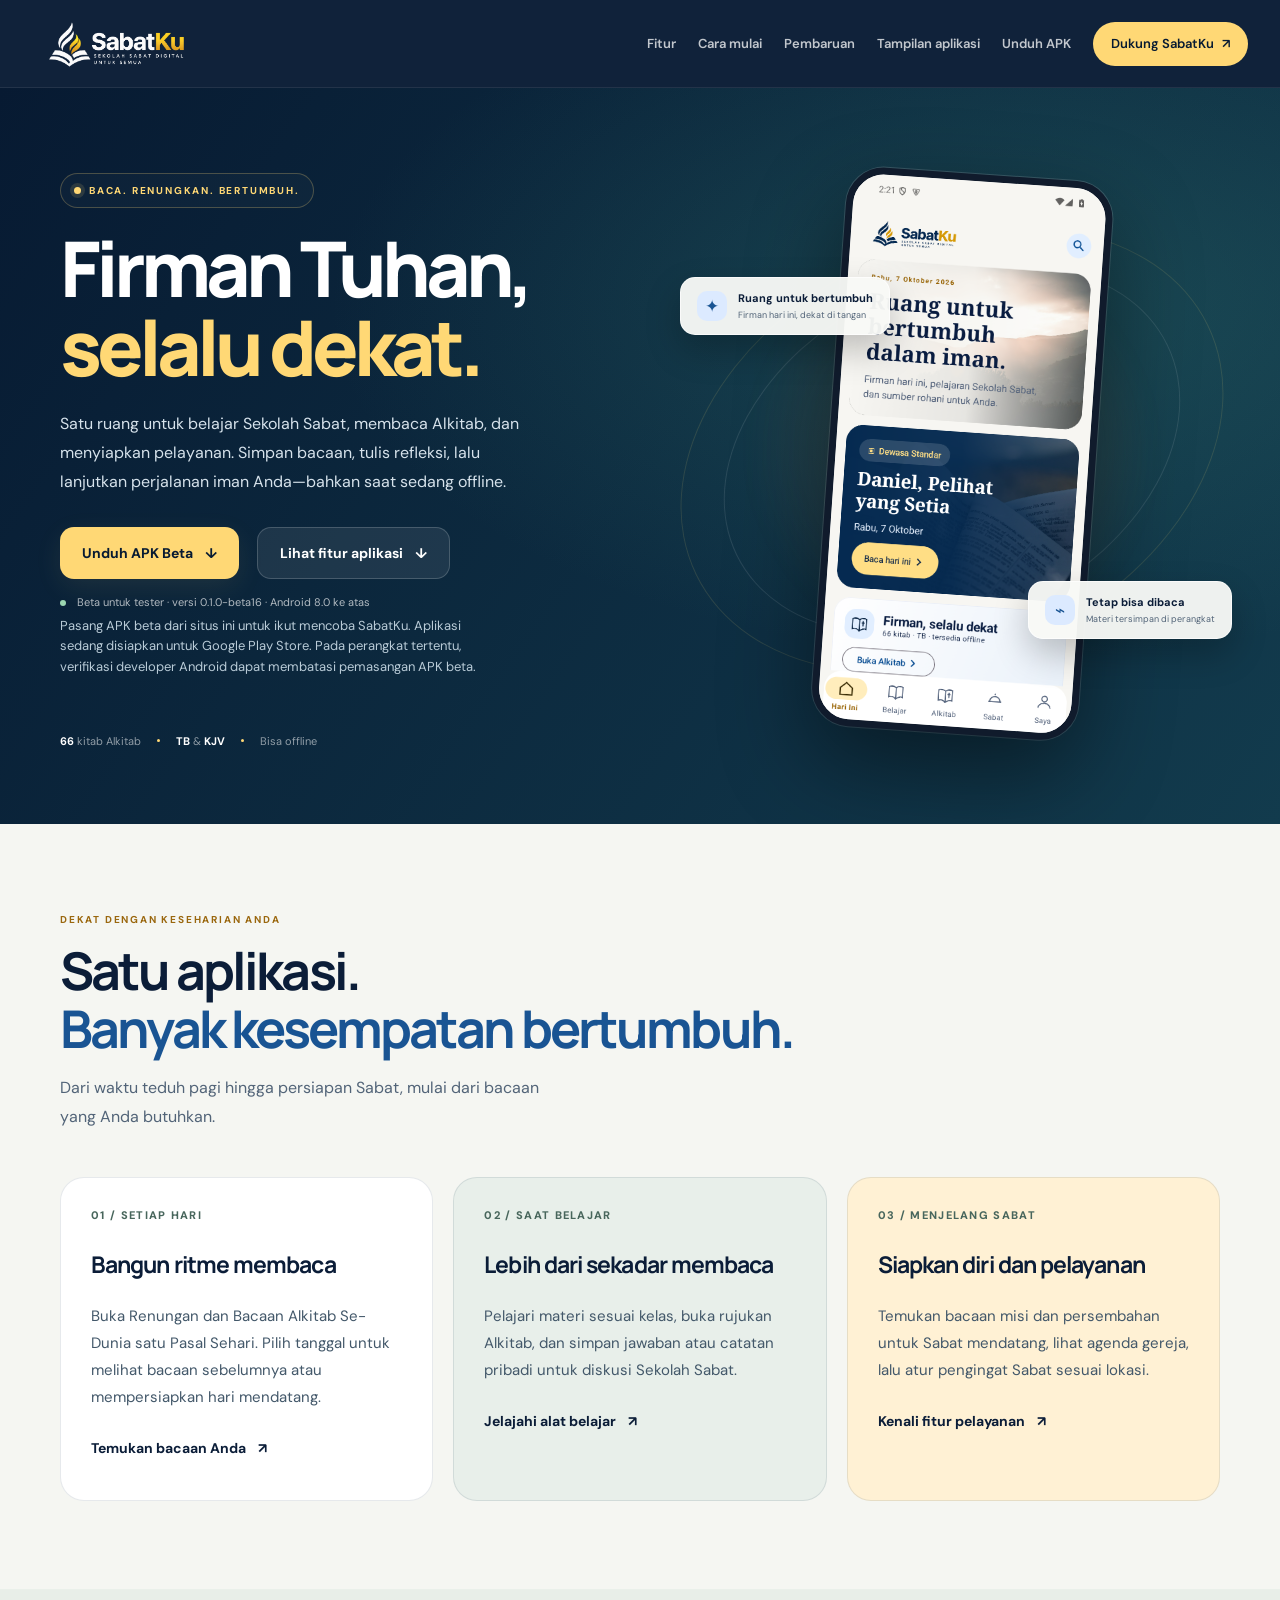
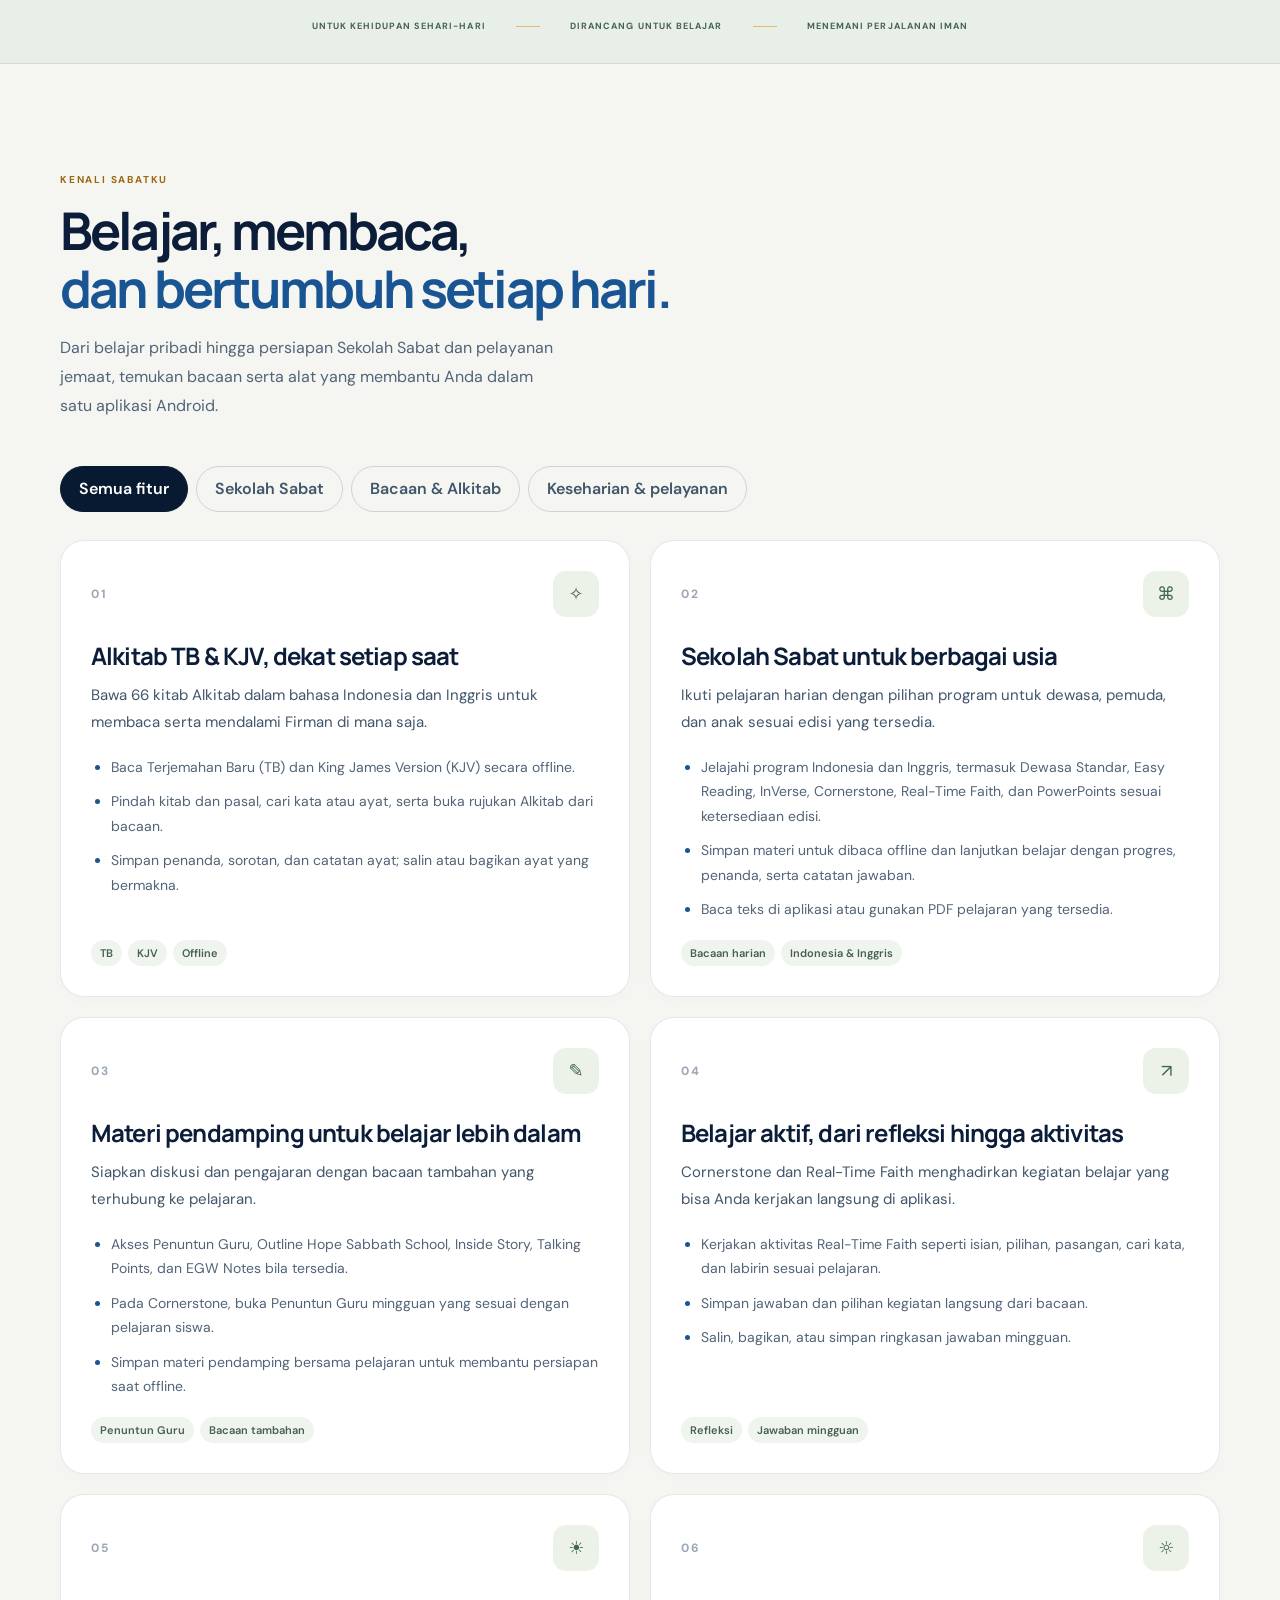
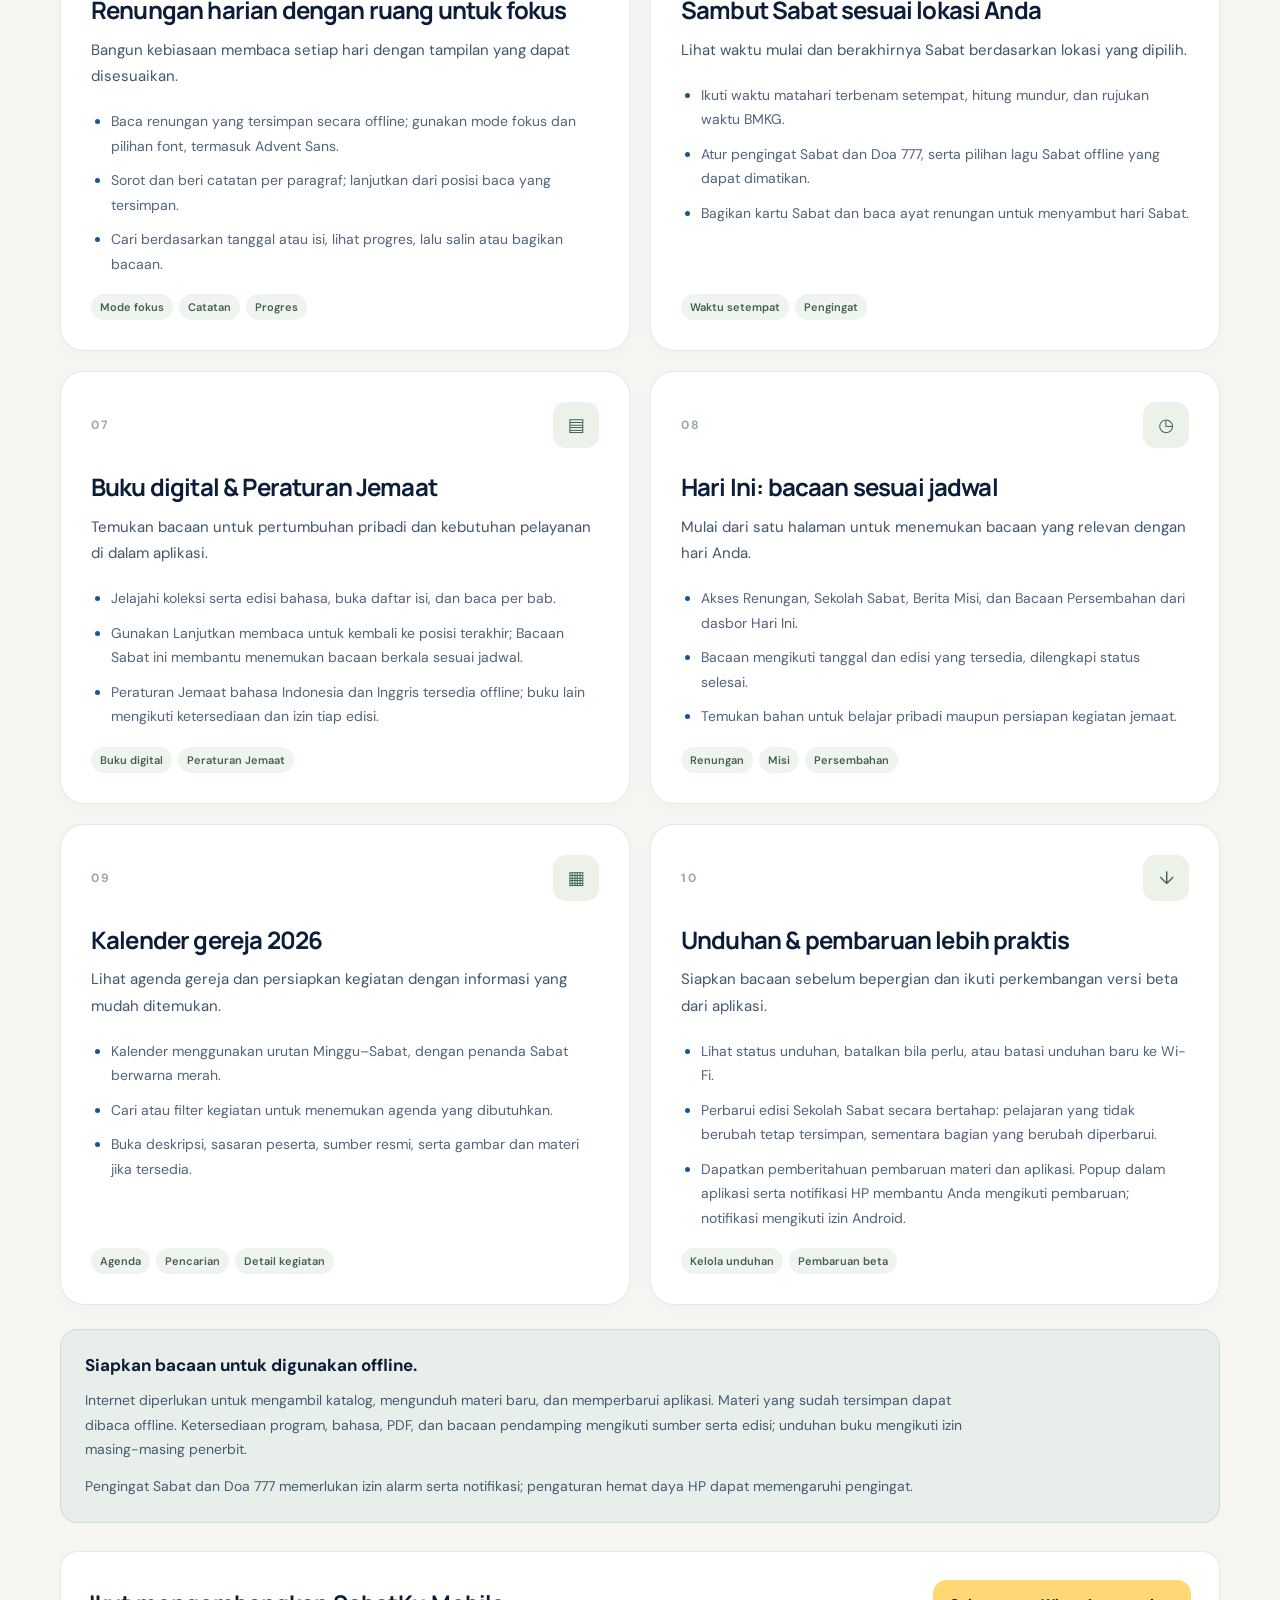
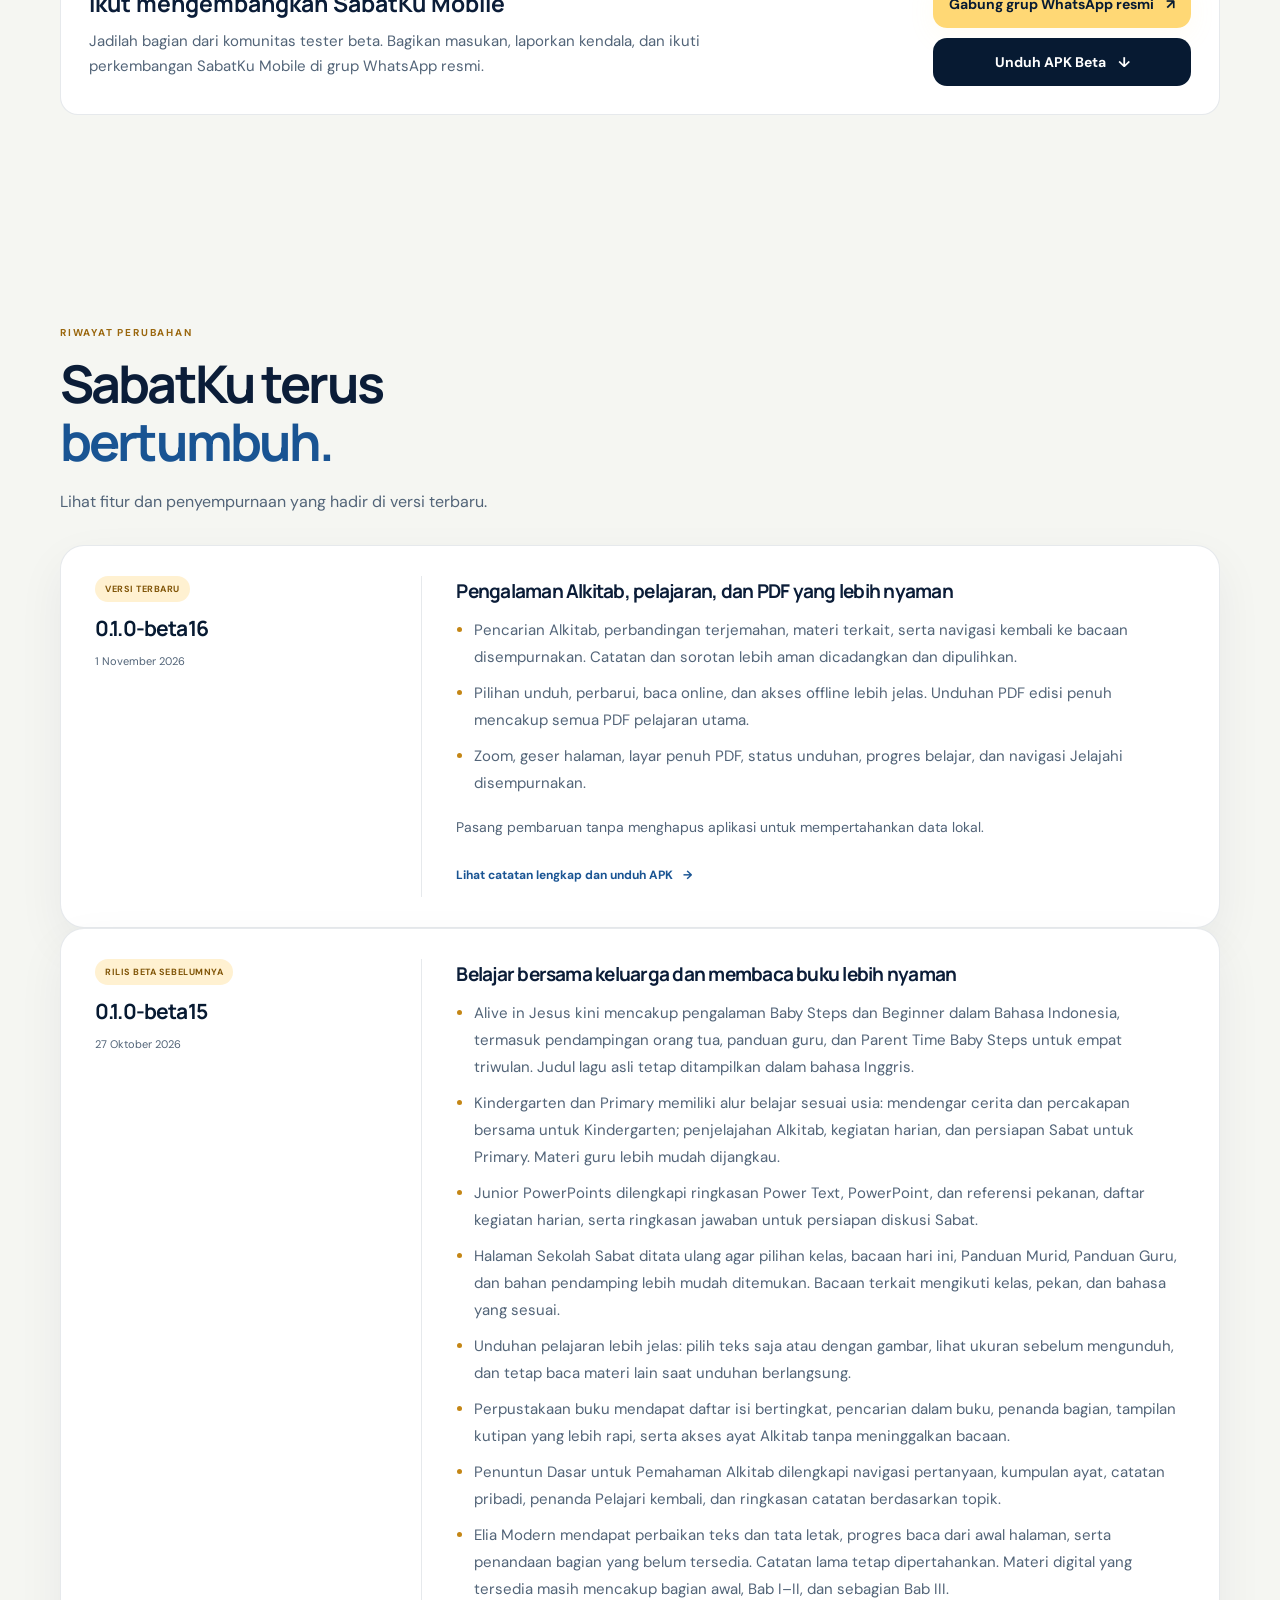
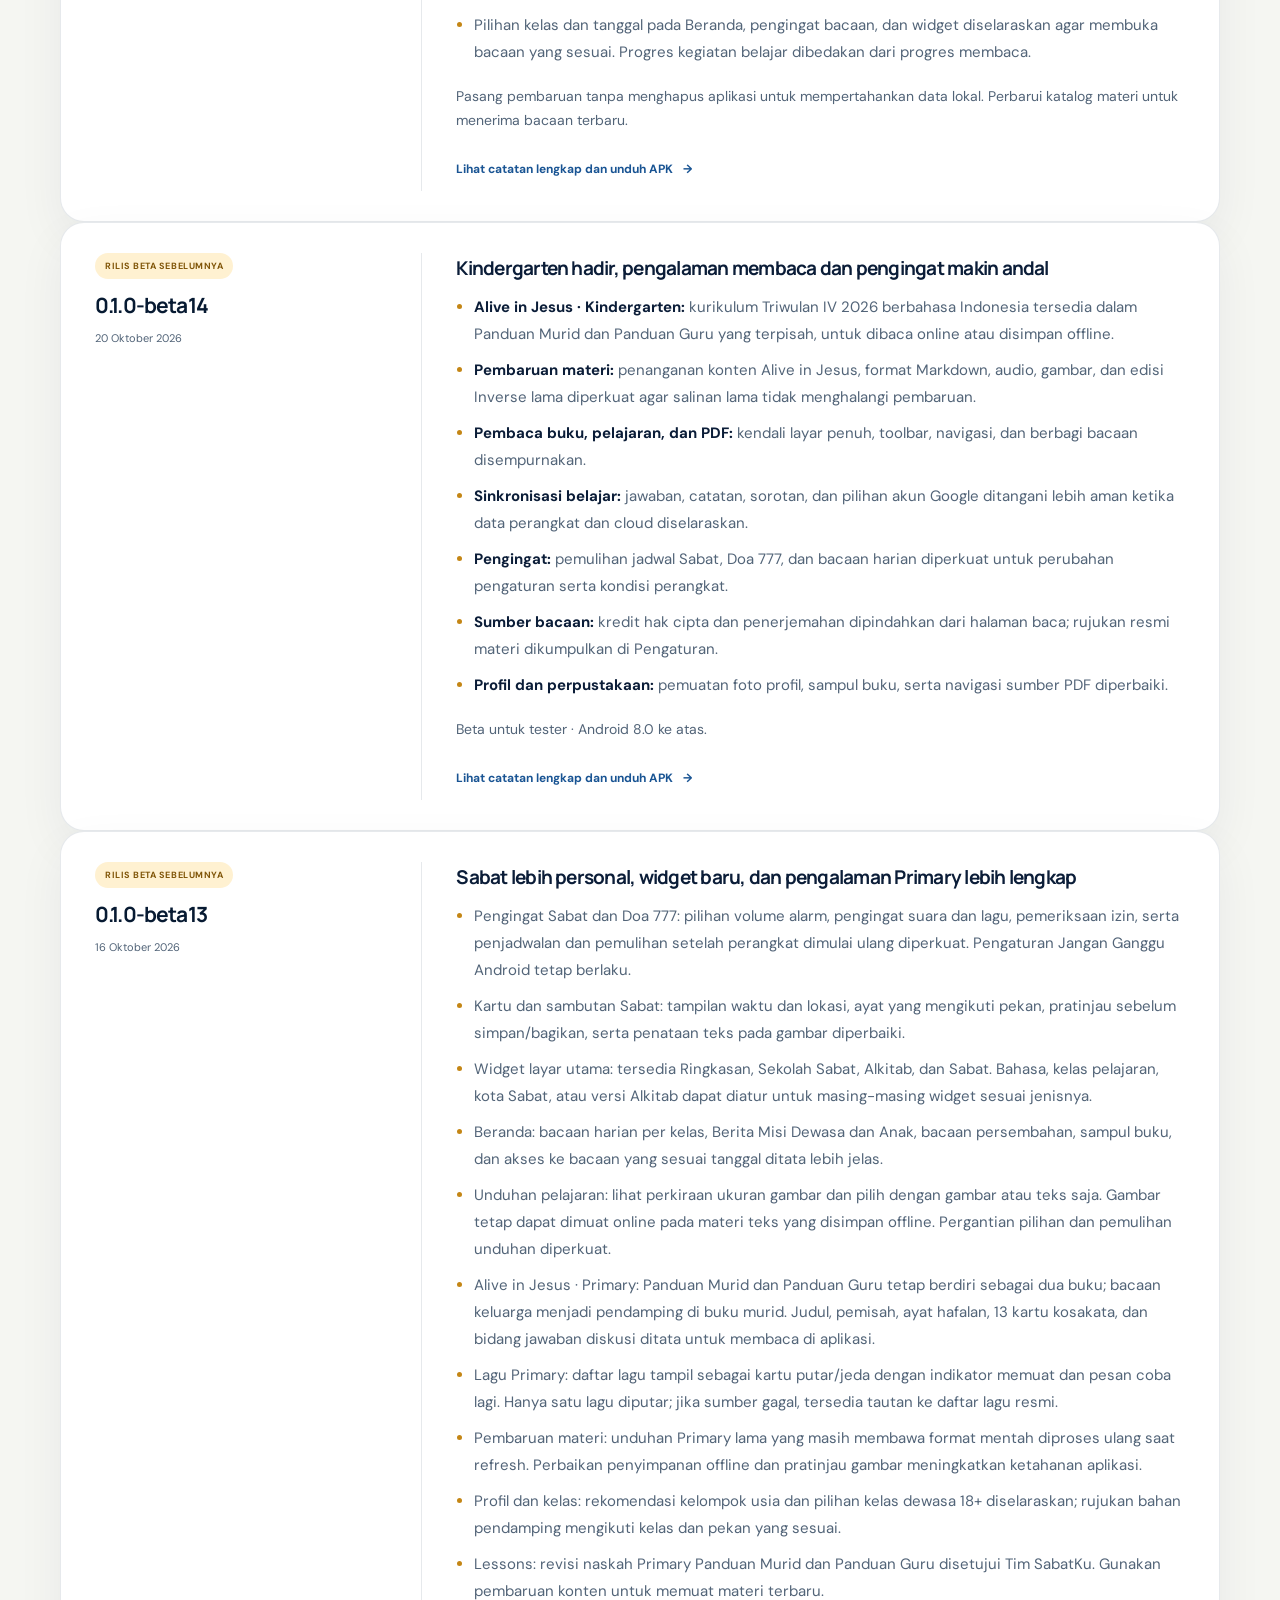
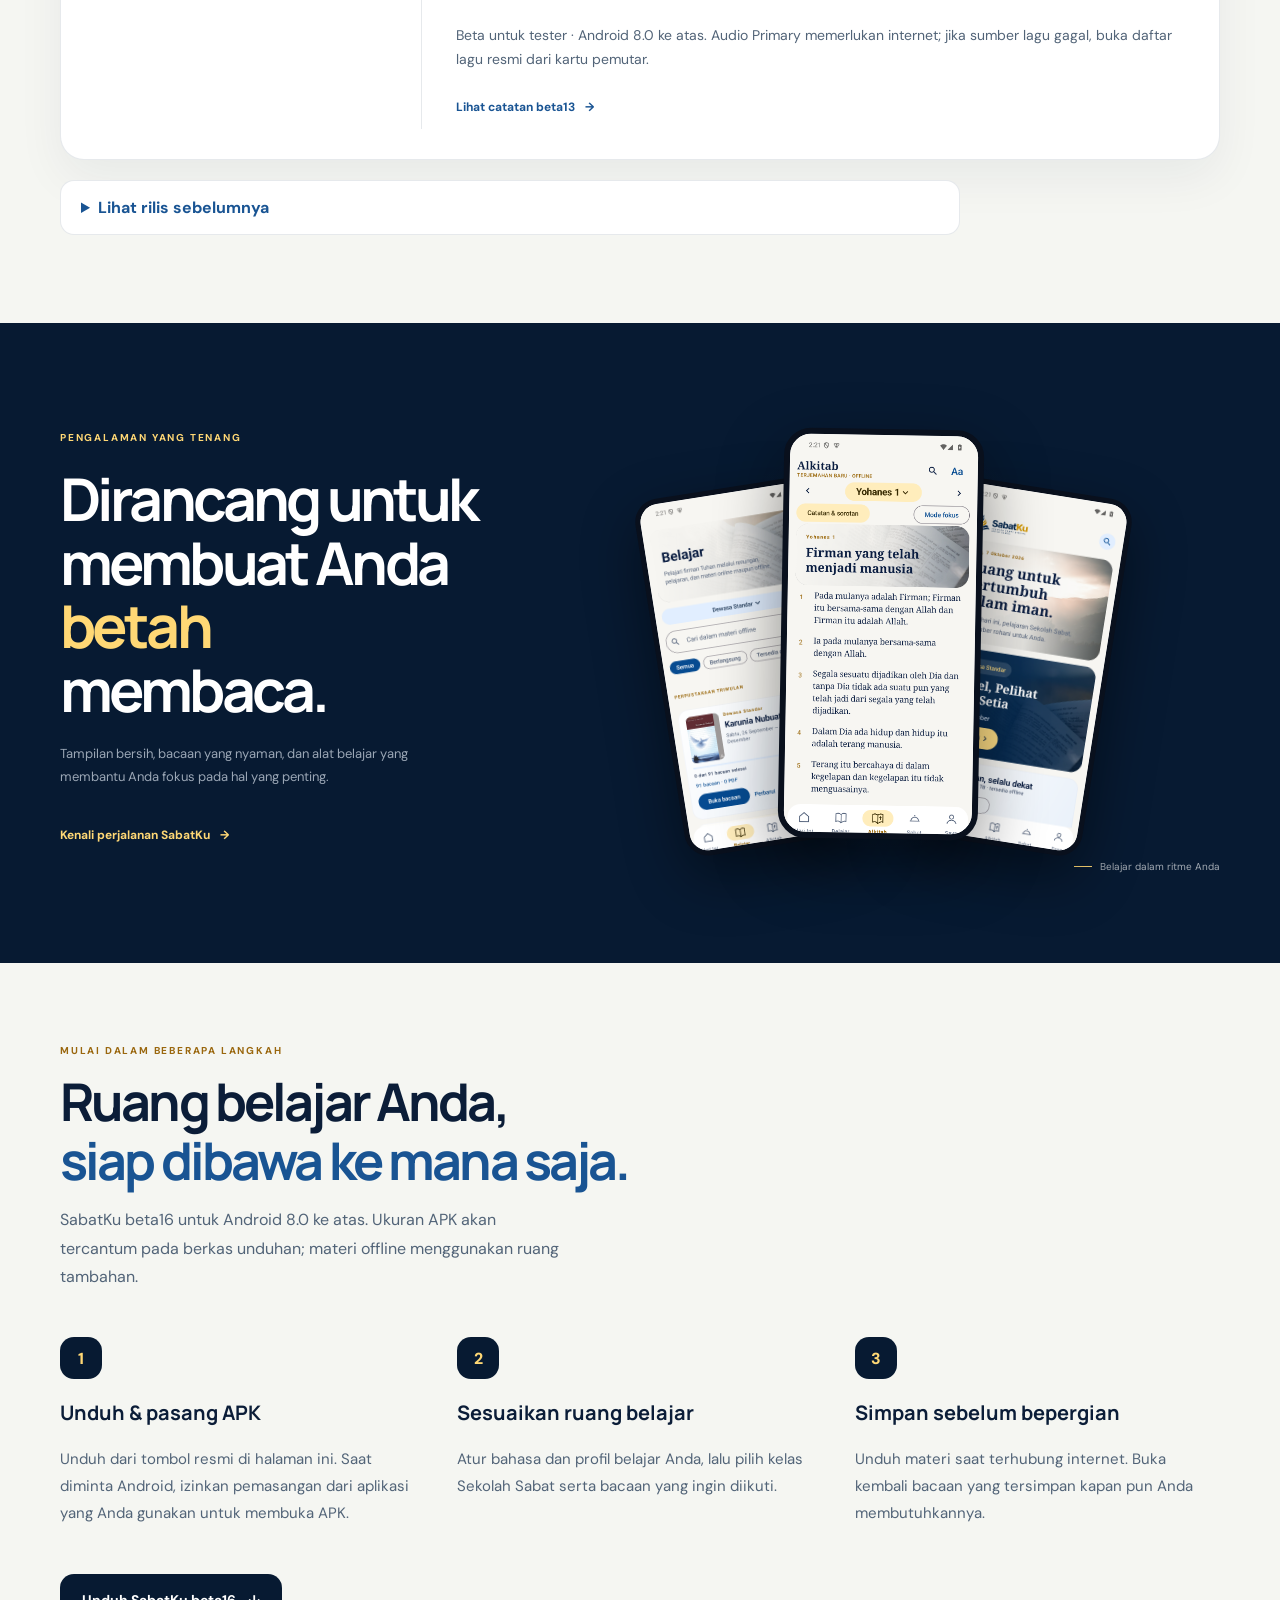
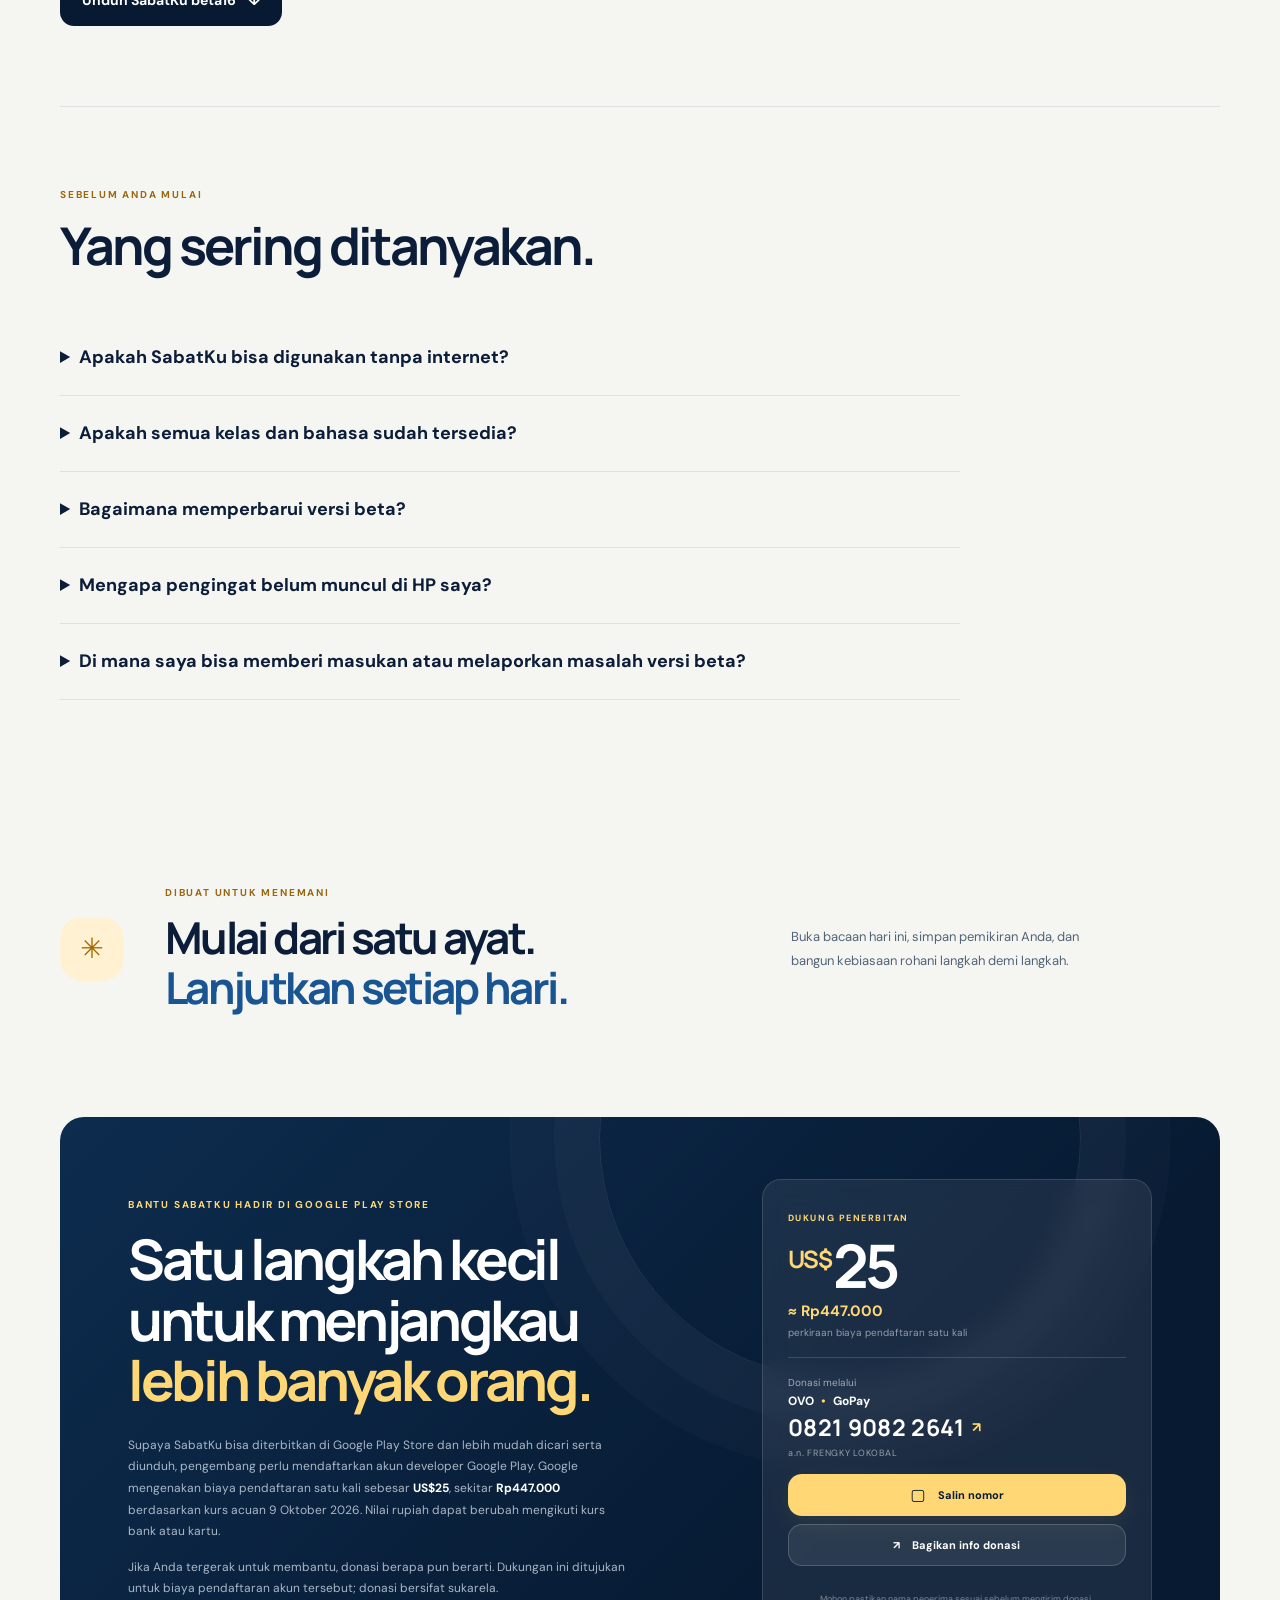
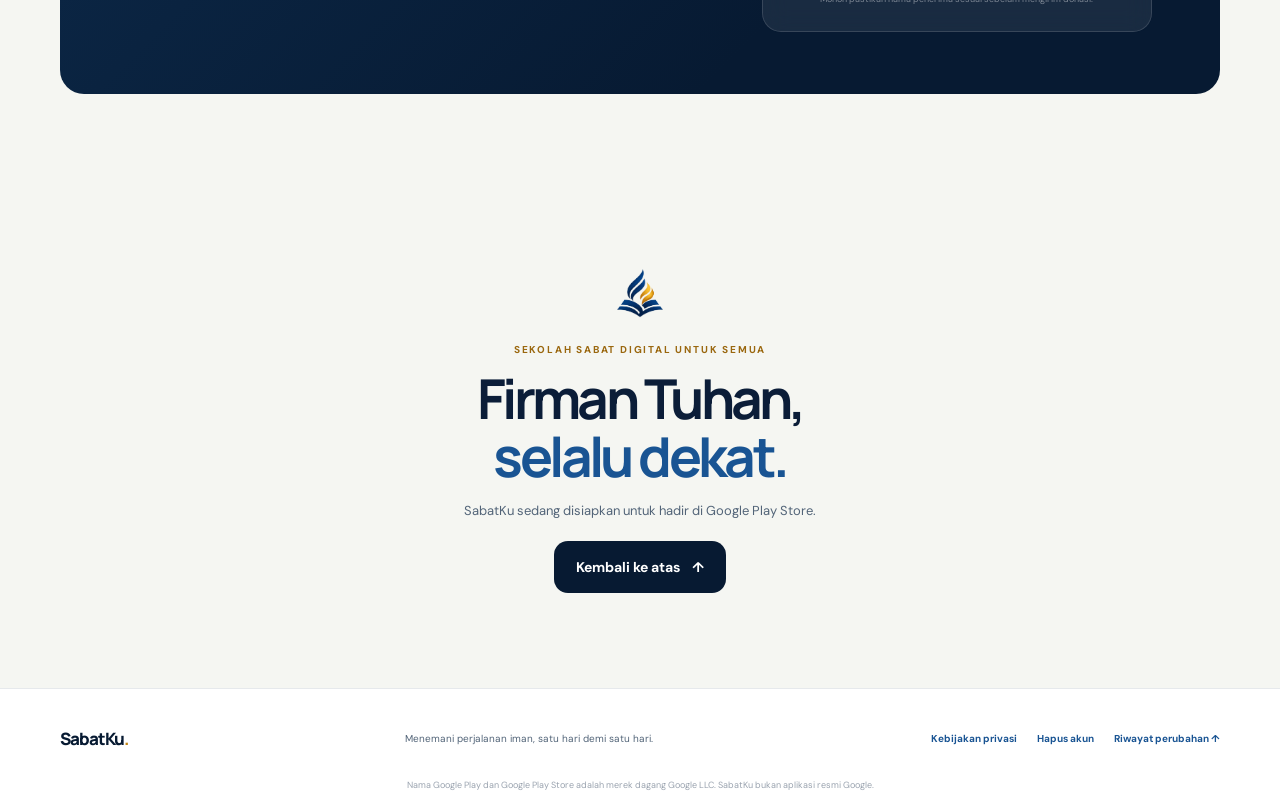
==== commit e24b1114: "Add privacy and account deletion pages" ====
--- a/site/index.html
+++ b/site/index.html
@@ -413,7 +413,15 @@
     </main>
 
     <footer class="footer">
-      <div class="footer-inner"><a class="footer-brand" href="#beranda">SabatKu<span>.</span></a><span>Menemani perjalanan iman, satu hari demi satu hari.</span><a href="#pembaruan">Riwayat perubahan ↑</a></div>
+      <div class="footer-inner">
+        <a class="footer-brand" href="#beranda">SabatKu<span>.</span></a>
+        <span>Menemani perjalanan iman, satu hari demi satu hari.</span>
+        <nav class="footer-links" aria-label="Informasi SabatKu">
+          <a href="privacy/">Kebijakan privasi</a>
+          <a href="delete-account/">Hapus akun</a>
+          <a href="#pembaruan">Riwayat perubahan ↑</a>
+        </nav>
+      </div>
       <p class="footer-note">Nama Google Play dan Google Play Store adalah merek dagang Google LLC. SabatKu bukan aplikasi resmi Google.</p>
     </footer>
   <a class="mobile-download" href="https://github.com/AiWerek-Tech/sabatku-web/releases/download/v0.1.0-beta16/SabatKu-0.1.0-beta16-debug.apk"><span><strong>SabatKu beta16</strong><small>Android 8.0+ · ukuran tertera pada APK</small></span><b>Unduh APK ↓</b></a>
--- a/site/styles.css
+++ b/site/styles.css
@@ -172,7 +172,8 @@
 .footer-inner { width: min(1160px,100%); margin-inline: auto; display: flex; align-items: center; justify-content: space-between; gap: 20px; color: var(--muted); font-size: 10px; }
 .footer-brand { color: var(--navy); font-family: var(--display); font-size: 17px; font-weight: 800; letter-spacing: -.06em; }
 .footer-brand span { color: var(--gold-deep); }
-.footer-inner > a:last-child { color: var(--blue); font-weight: 700; }
+.footer-links { display: flex; flex-wrap: wrap; column-gap: 20px; }
+.footer-links a { display: inline-flex; align-items: center; min-height: 44px; color: var(--blue); font-weight: 700; }
 .footer-note { width: min(1160px,100%); margin: 18px auto 0; color: #9aa3af; font-size: 9px; text-align: center; }
 
 @media (max-width: 950px) {
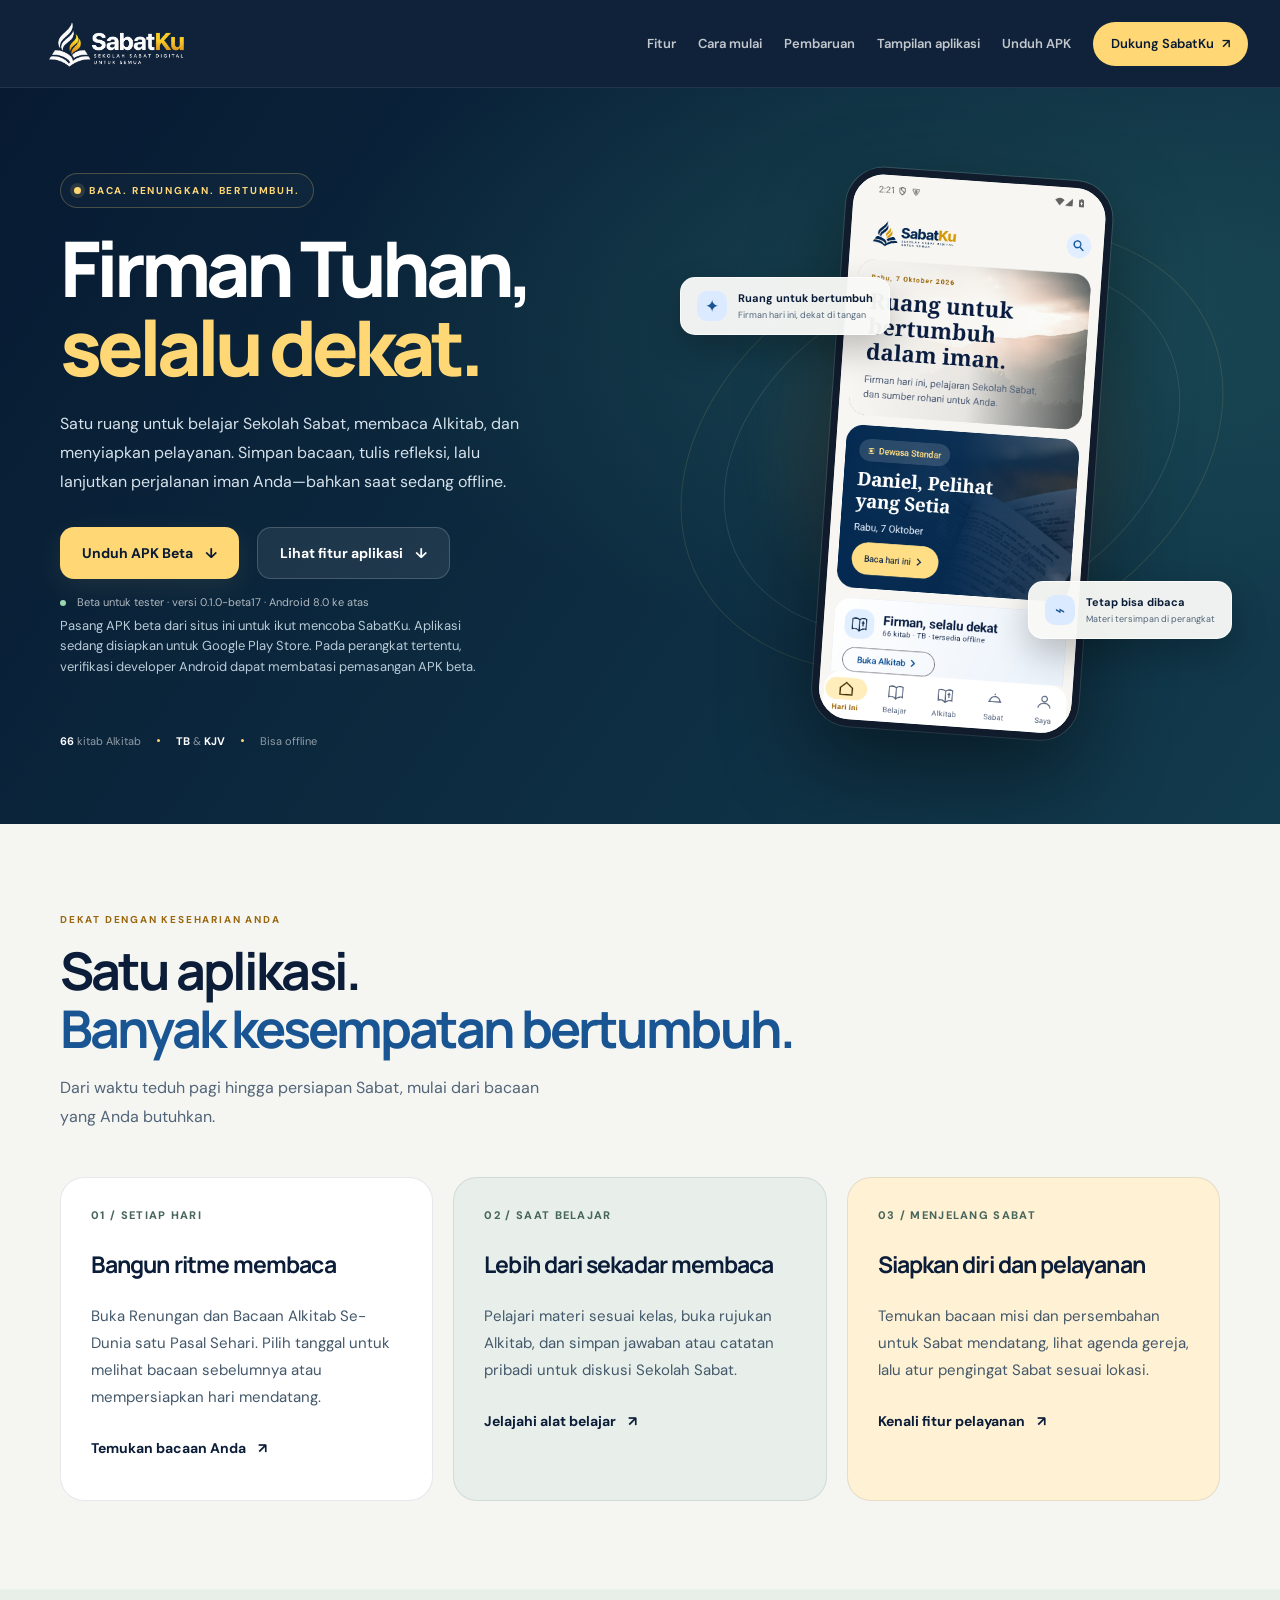
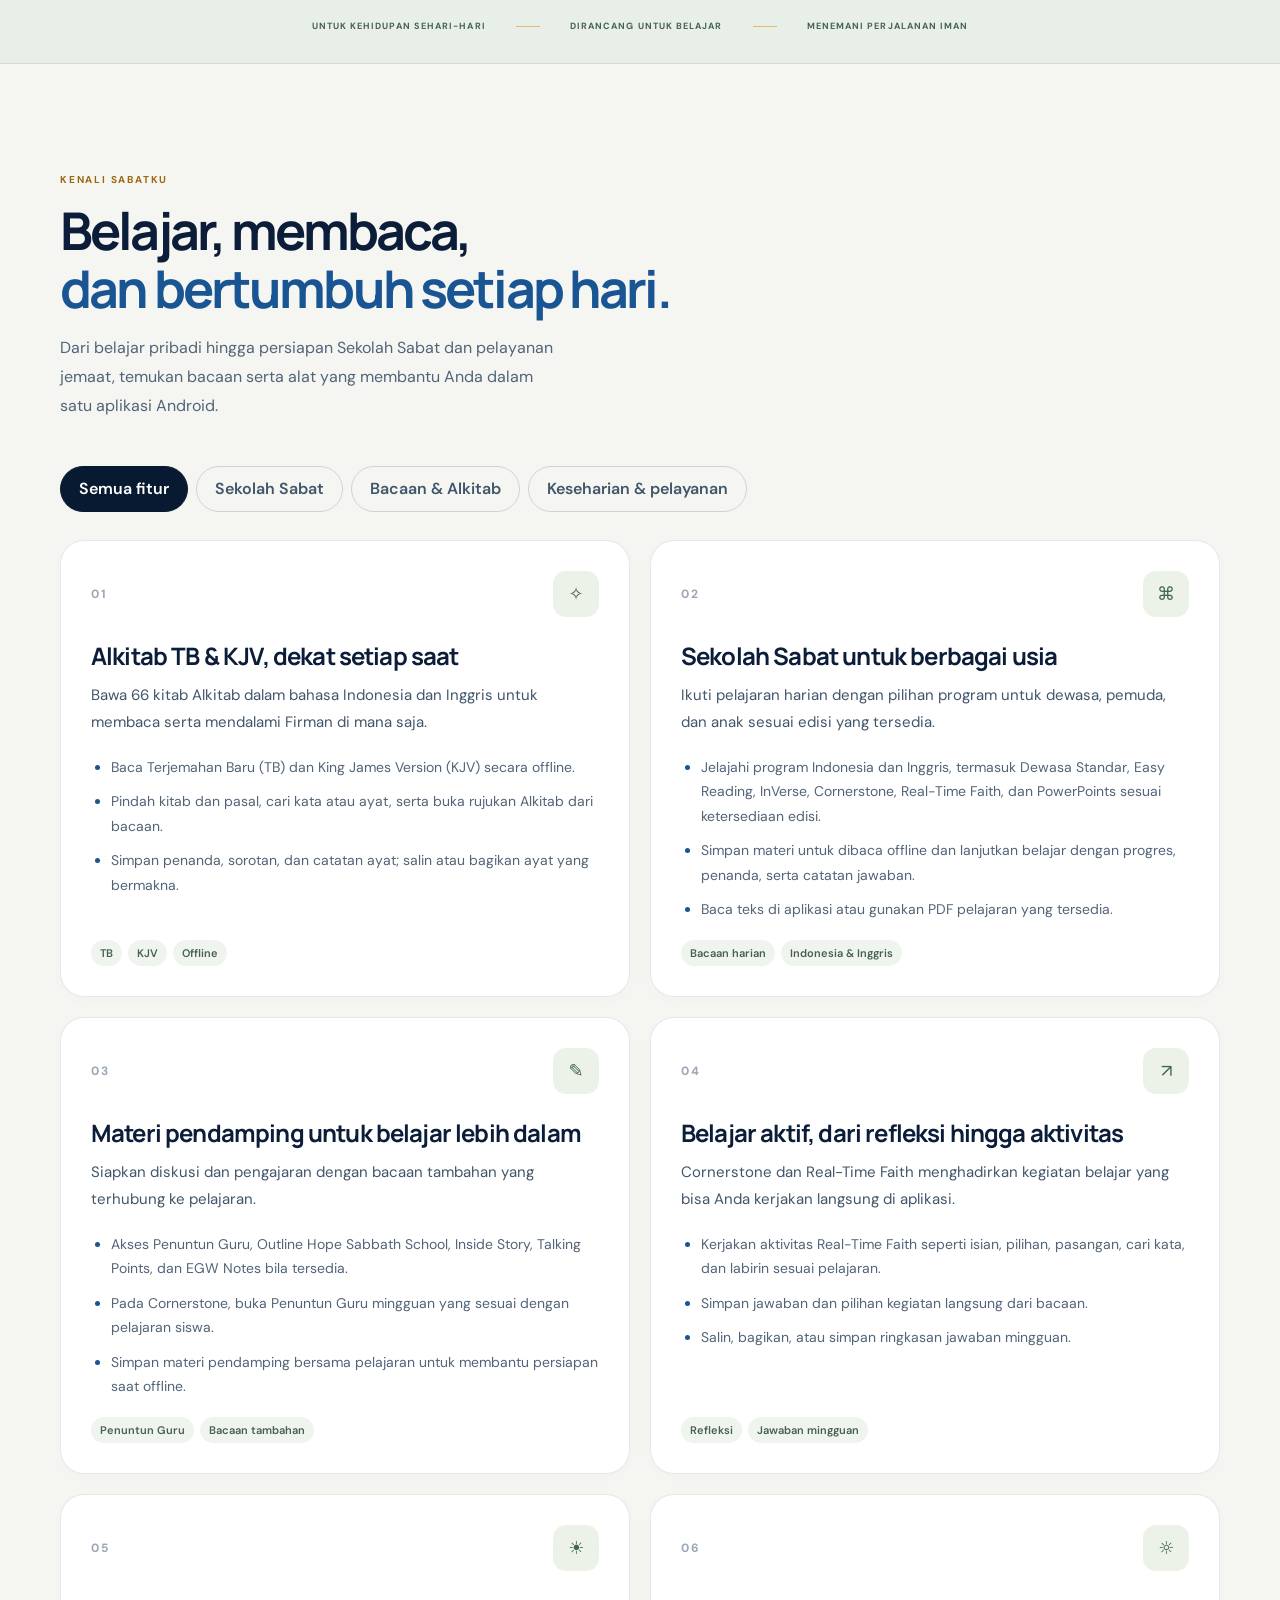
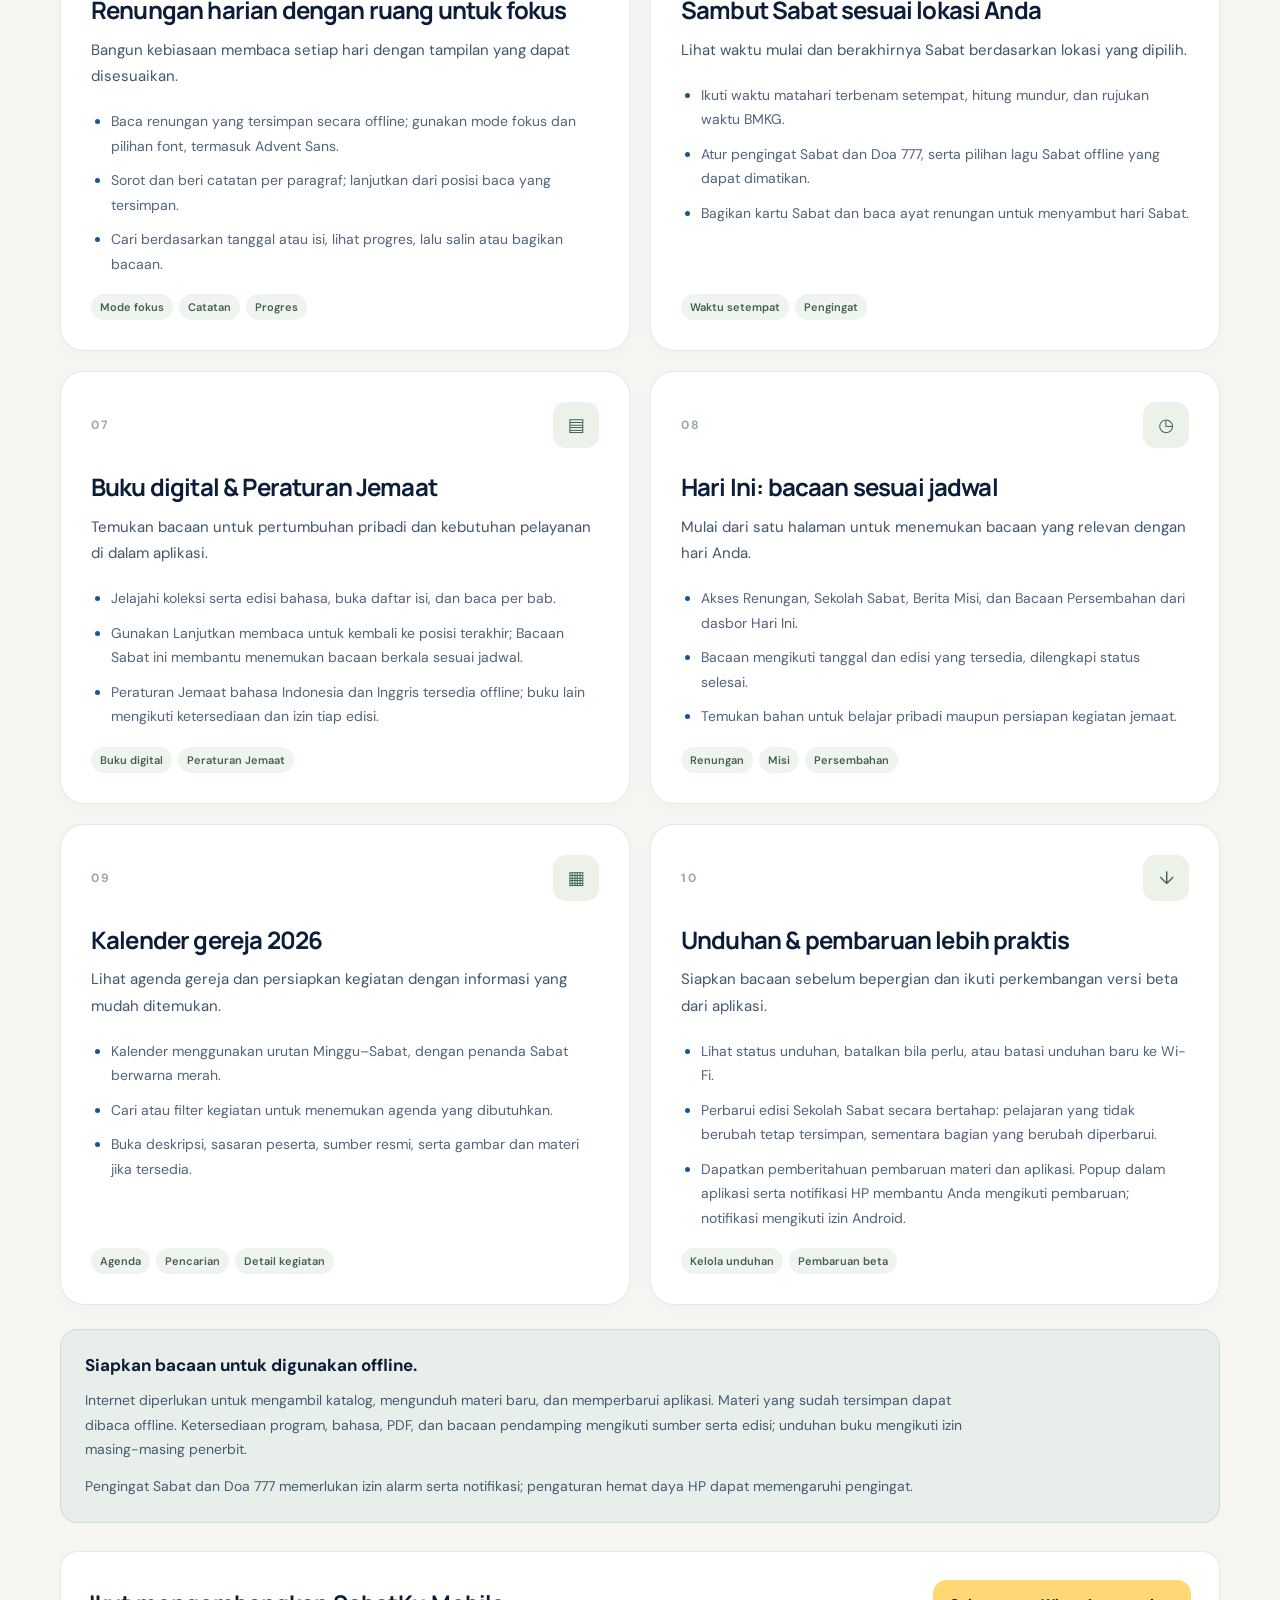
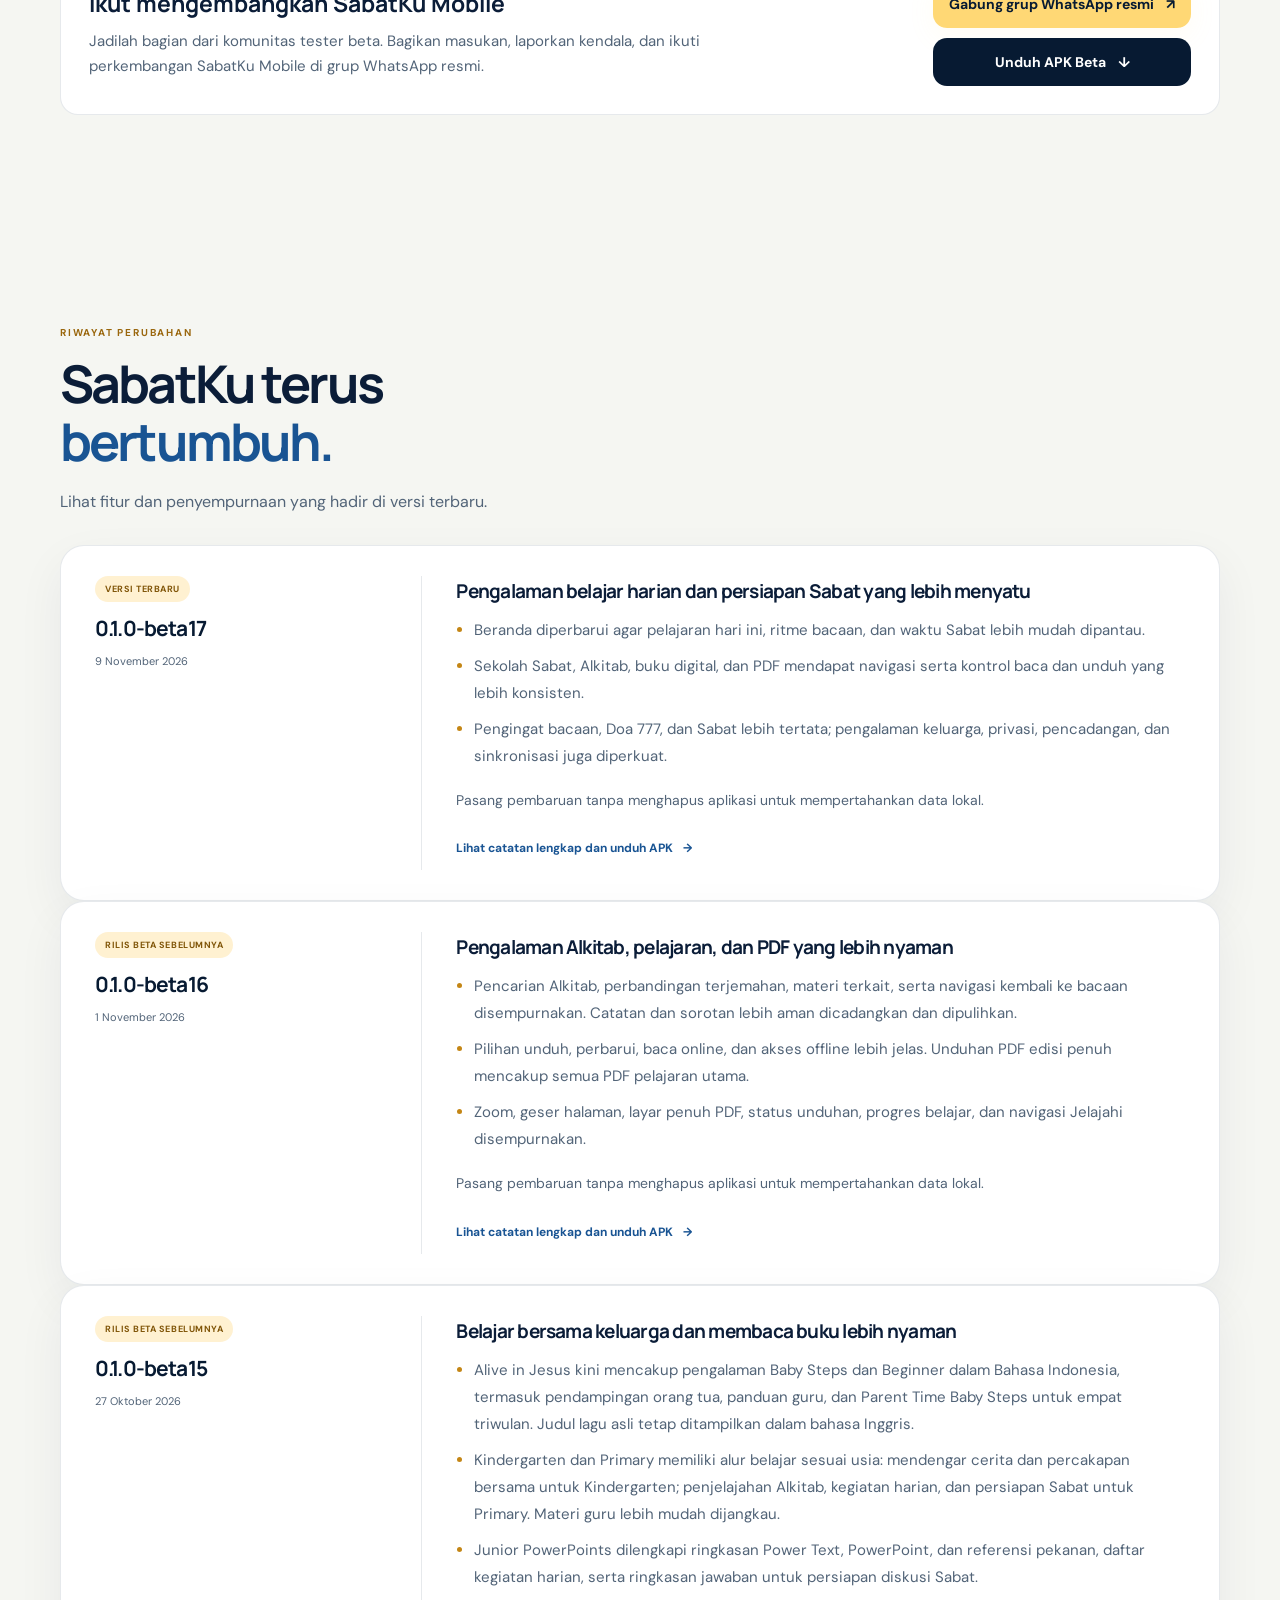
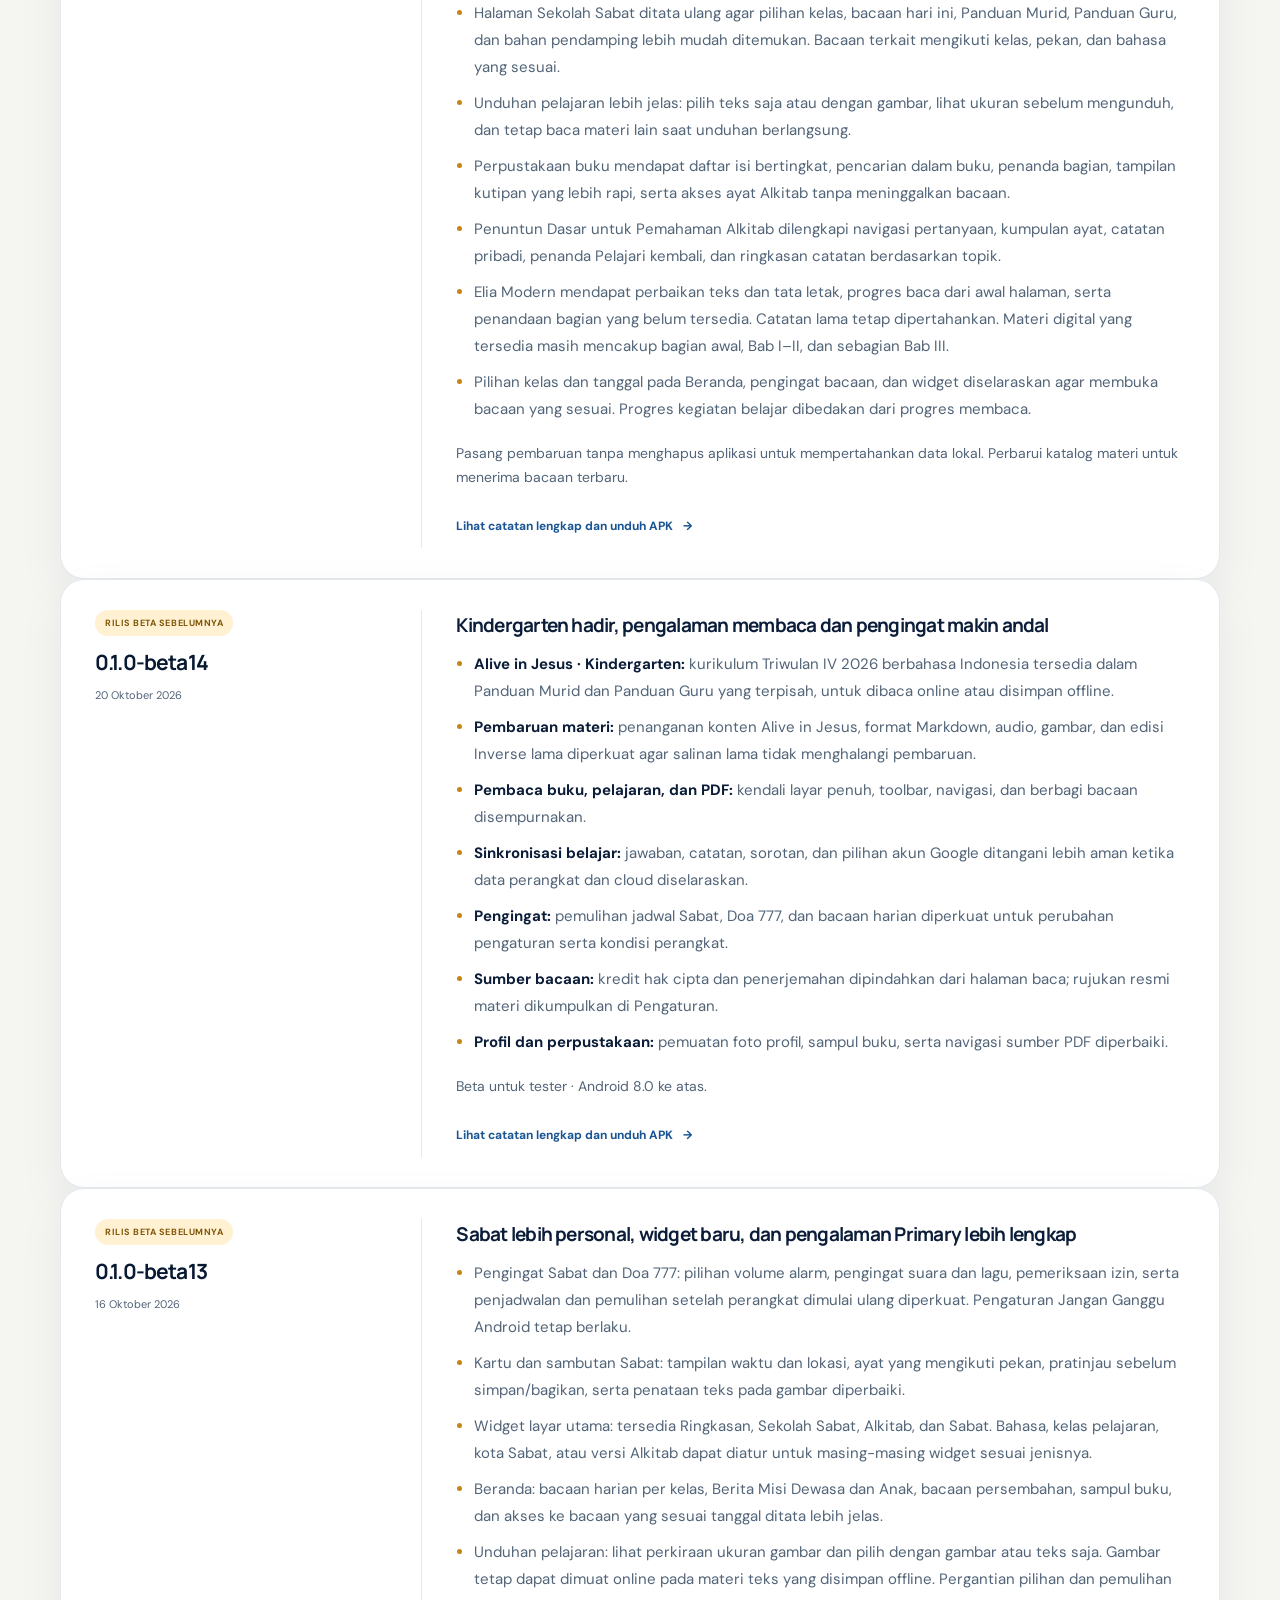
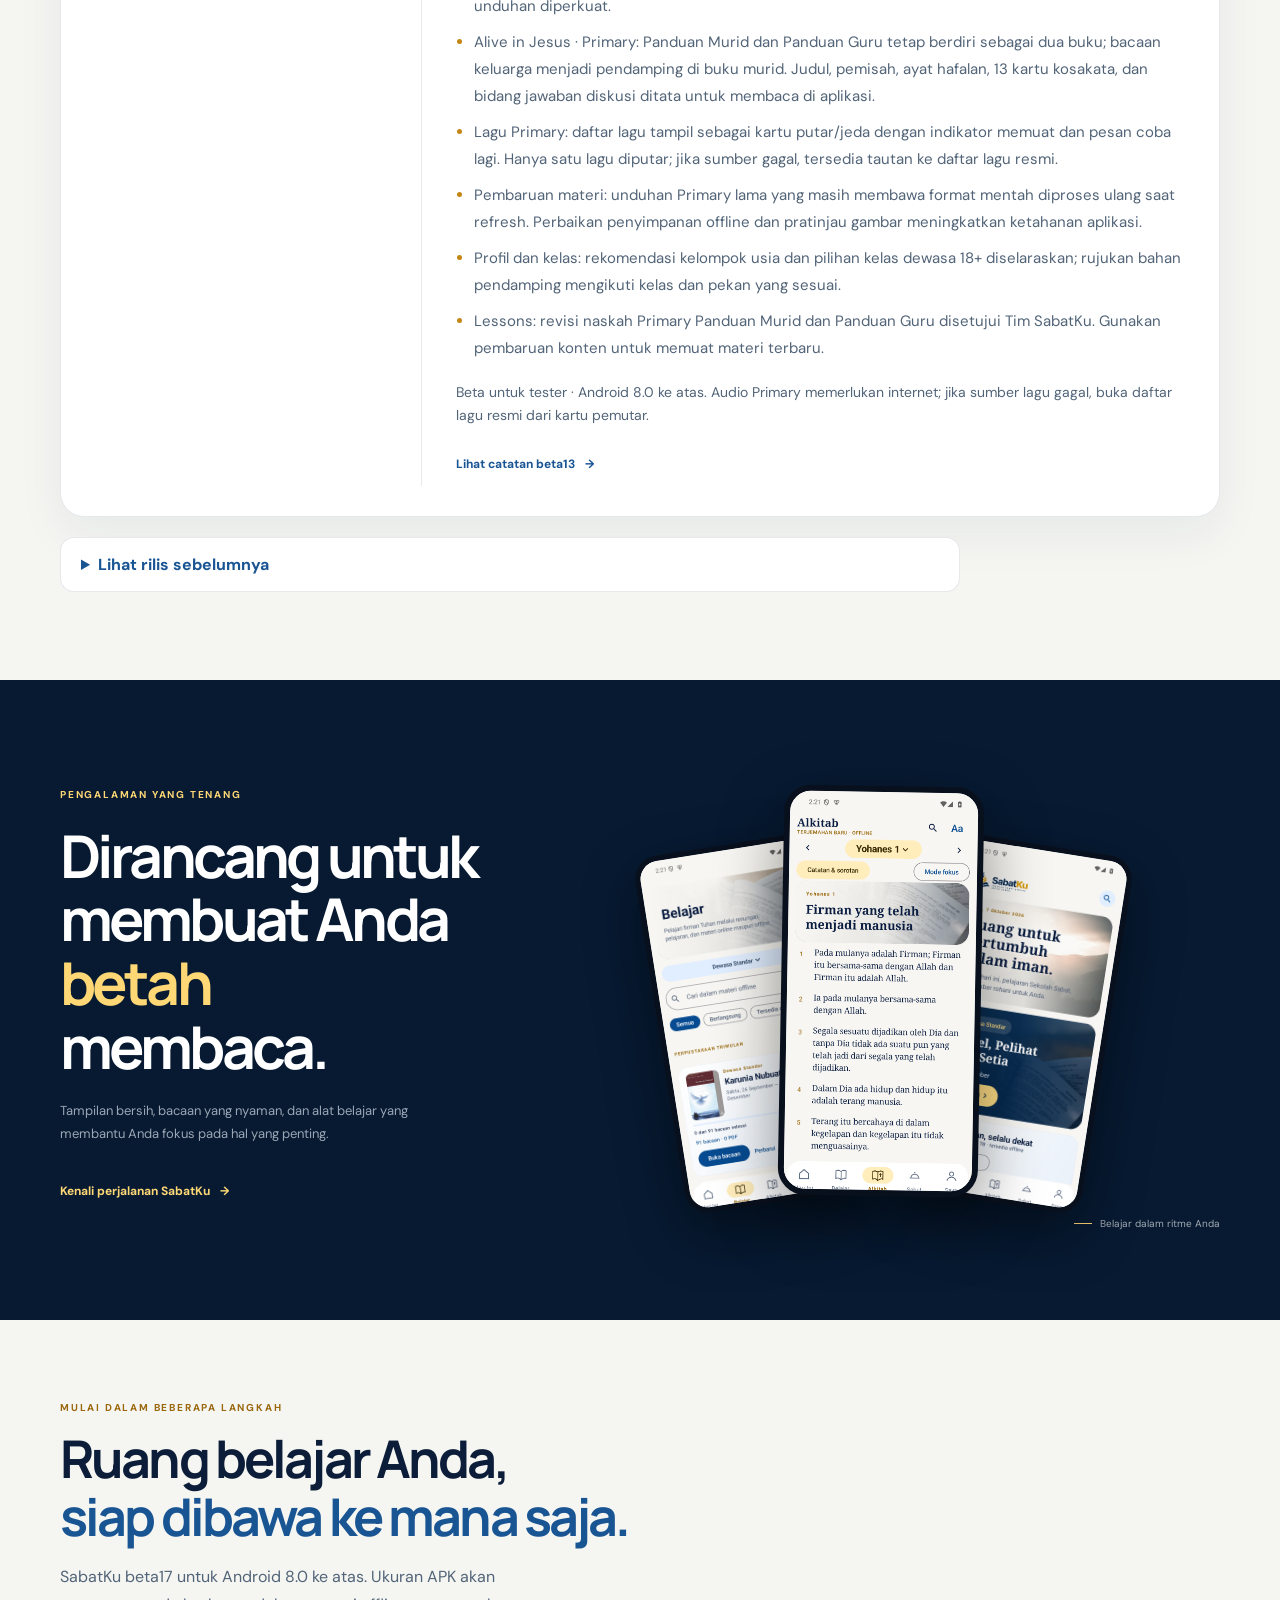
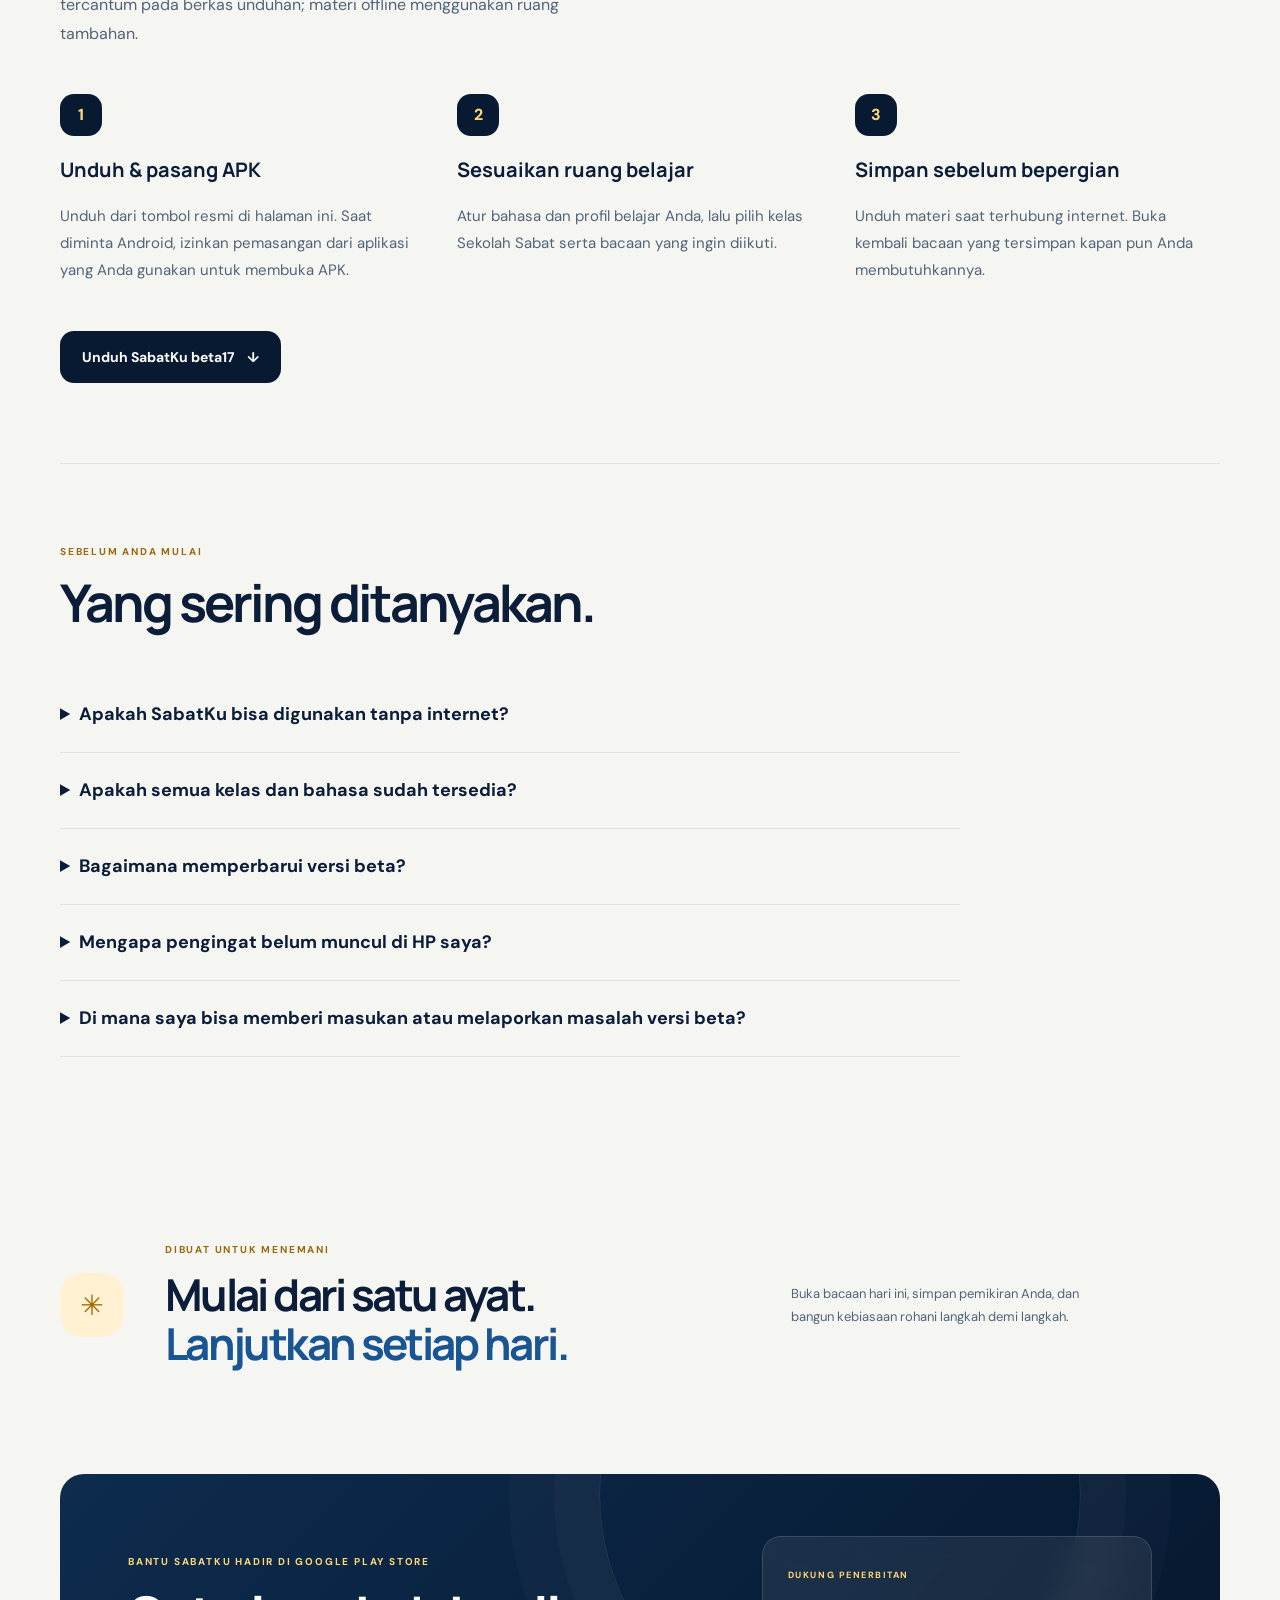
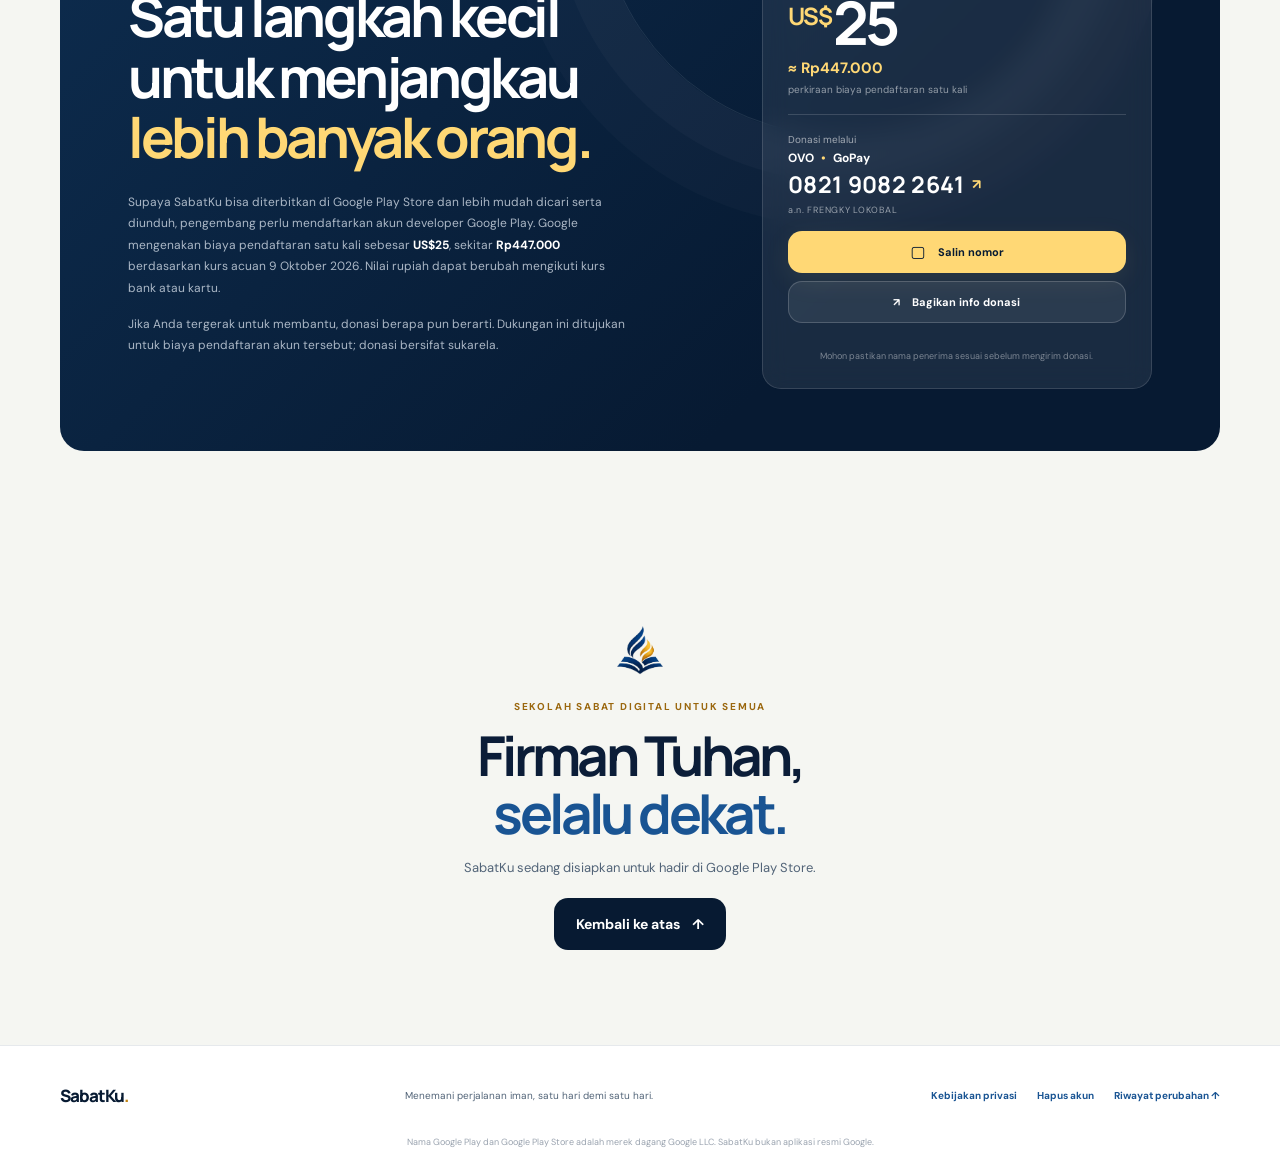
==== commit 4d9ecf73: "Publish beta17 website download and notes" ====
--- a/site/index.html
+++ b/site/index.html
@@ -41,10 +41,10 @@
           <h1>Firman Tuhan,<br /><span>selalu dekat.</span></h1>
           <p class="hero-lede">Satu ruang untuk belajar Sekolah Sabat, membaca Alkitab, dan menyiapkan pelayanan. Simpan bacaan, tulis refleksi, lalu lanjutkan perjalanan iman Anda—bahkan saat sedang offline.</p>
           <div class="hero-actions">
-            <a class="button button-gold" id="unduh" href="https://github.com/AiWerek-Tech/sabatku-web/releases/download/v0.1.0-beta16/SabatKu-0.1.0-beta16-debug.apk" aria-label="Unduh APK beta SabatKu versi 0.1.0-beta16">Unduh APK Beta <span aria-hidden="true">↓</span></a>
+            <a class="button button-gold" id="unduh" href="https://github.com/AiWerek-Tech/sabatku-web/releases/download/v0.1.0-beta17/SabatKu-0.1.0-beta17-debug.apk" aria-label="Unduh APK beta SabatKu versi 0.1.0-beta17">Unduh APK Beta <span aria-hidden="true">↓</span></a>
             <a class="button button-quiet" href="#fitur">Lihat fitur aplikasi <span aria-hidden="true">↓</span></a>
           </div>
-          <p class="release-note"><span class="status-pip"></span> Beta untuk tester · versi 0.1.0-beta16 · Android 8.0 ke atas</p>
+          <p class="release-note"><span class="status-pip"></span> Beta untuk tester · versi 0.1.0-beta17 · Android 8.0 ke atas</p>
           <p class="apk-install-note">Pasang APK beta dari situs ini untuk ikut mencoba SabatKu. Aplikasi sedang disiapkan untuk Google Play Store. Pada perangkat tertentu, verifikasi developer Android dapat membatasi pemasangan APK beta.</p>
           <div class="hero-proof" aria-label="Fitur utama">
             <span><b>66</b> kitab Alkitab</span><i></i><span><b>TB</b> &amp; <b>KJV</b></span><i></i><span>Bisa offline</span>
@@ -171,7 +171,20 @@
           <p>Lihat fitur dan penyempurnaan yang hadir di versi terbaru.</p>
         </div>
         <article class="changelog-card">
-          <div class="changelog-meta"><span class="release-pill">Versi terbaru</span><strong>0.1.0-beta16</strong><time datetime="2026-11-01">1 November 2026</time></div>
+          <div class="changelog-meta"><span class="release-pill">Versi terbaru</span><strong>0.1.0-beta17</strong><time datetime="2026-11-09">9 November 2026</time></div>
+          <div class="changelog-content">
+            <h3>Pengalaman belajar harian dan persiapan Sabat yang lebih menyatu</h3>
+            <ul>
+              <li>Beranda diperbarui agar pelajaran hari ini, ritme bacaan, dan waktu Sabat lebih mudah dipantau.</li>
+              <li>Sekolah Sabat, Alkitab, buku digital, dan PDF mendapat navigasi serta kontrol baca dan unduh yang lebih konsisten.</li>
+              <li>Pengingat bacaan, Doa 777, dan Sabat lebih tertata; pengalaman keluarga, privasi, pencadangan, dan sinkronisasi juga diperkuat.</li>
+            </ul>
+            <p>Pasang pembaruan tanpa menghapus aplikasi untuk mempertahankan data lokal.</p>
+            <a class="text-link" href="https://github.com/AiWerek-Tech/sabatku-web/releases/tag/v0.1.0-beta17">Lihat catatan lengkap dan unduh APK <span aria-hidden="true">→</span></a>
+          </div>
+        </article>
+        <article class="changelog-card">
+          <div class="changelog-meta"><span class="release-pill">Rilis beta sebelumnya</span><strong>0.1.0-beta16</strong><time datetime="2026-11-01">1 November 2026</time></div>
           <div class="changelog-content">
             <h3>Pengalaman Alkitab, pelajaran, dan PDF yang lebih nyaman</h3>
             <ul>
@@ -356,9 +369,9 @@
       </section>
 
       <section class="start-section section-wrap" id="mulai" aria-labelledby="start-title">
-        <div class="section-heading"><p class="eyebrow eyebrow-dark">MULAI DALAM BEBERAPA LANGKAH</p><h2 id="start-title">Ruang belajar Anda,<br /><span>siap dibawa ke mana saja.</span></h2><p>SabatKu beta16 untuk Android 8.0 ke atas. Ukuran APK akan tercantum pada berkas unduhan; materi offline menggunakan ruang tambahan.</p></div>
+        <div class="section-heading"><p class="eyebrow eyebrow-dark">MULAI DALAM BEBERAPA LANGKAH</p><h2 id="start-title">Ruang belajar Anda,<br /><span>siap dibawa ke mana saja.</span></h2><p>SabatKu beta17 untuk Android 8.0 ke atas. Ukuran APK akan tercantum pada berkas unduhan; materi offline menggunakan ruang tambahan.</p></div>
         <ol class="start-steps"><li><span>1</span><div><h3>Unduh &amp; pasang APK</h3><p>Unduh dari tombol resmi di halaman ini. Saat diminta Android, izinkan pemasangan dari aplikasi yang Anda gunakan untuk membuka APK.</p></div></li><li><span>2</span><div><h3>Sesuaikan ruang belajar</h3><p>Atur bahasa dan profil belajar Anda, lalu pilih kelas Sekolah Sabat serta bacaan yang ingin diikuti.</p></div></li><li><span>3</span><div><h3>Simpan sebelum bepergian</h3><p>Unduh materi saat terhubung internet. Buka kembali bacaan yang tersimpan kapan pun Anda membutuhkannya.</p></div></li></ol>
-        <a class="button button-navy" href="https://github.com/AiWerek-Tech/sabatku-web/releases/download/v0.1.0-beta16/SabatKu-0.1.0-beta16-debug.apk">Unduh SabatKu beta16 <span aria-hidden="true">↓</span></a>
+        <a class="button button-navy" href="https://github.com/AiWerek-Tech/sabatku-web/releases/download/v0.1.0-beta17/SabatKu-0.1.0-beta17-debug.apk">Unduh SabatKu beta17 <span aria-hidden="true">↓</span></a>
       </section>
       <section class="faq-section section-wrap" id="pertanyaan" aria-labelledby="faq-title">
         <div class="section-heading"><p class="eyebrow eyebrow-dark">SEBELUM ANDA MULAI</p><h2 id="faq-title">Yang sering ditanyakan.</h2></div>
@@ -424,6 +437,6 @@
       </div>
       <p class="footer-note">Nama Google Play dan Google Play Store adalah merek dagang Google LLC. SabatKu bukan aplikasi resmi Google.</p>
     </footer>
-  <a class="mobile-download" href="https://github.com/AiWerek-Tech/sabatku-web/releases/download/v0.1.0-beta16/SabatKu-0.1.0-beta16-debug.apk"><span><strong>SabatKu beta16</strong><small>Android 8.0+ · ukuran tertera pada APK</small></span><b>Unduh APK ↓</b></a>
+  <a class="mobile-download" href="https://github.com/AiWerek-Tech/sabatku-web/releases/download/v0.1.0-beta17/SabatKu-0.1.0-beta17-debug.apk"><span><strong>SabatKu beta17</strong><small>Android 8.0+ · ukuran tertera pada APK</small></span><b>Unduh APK ↓</b></a>
   </body>
 </html>
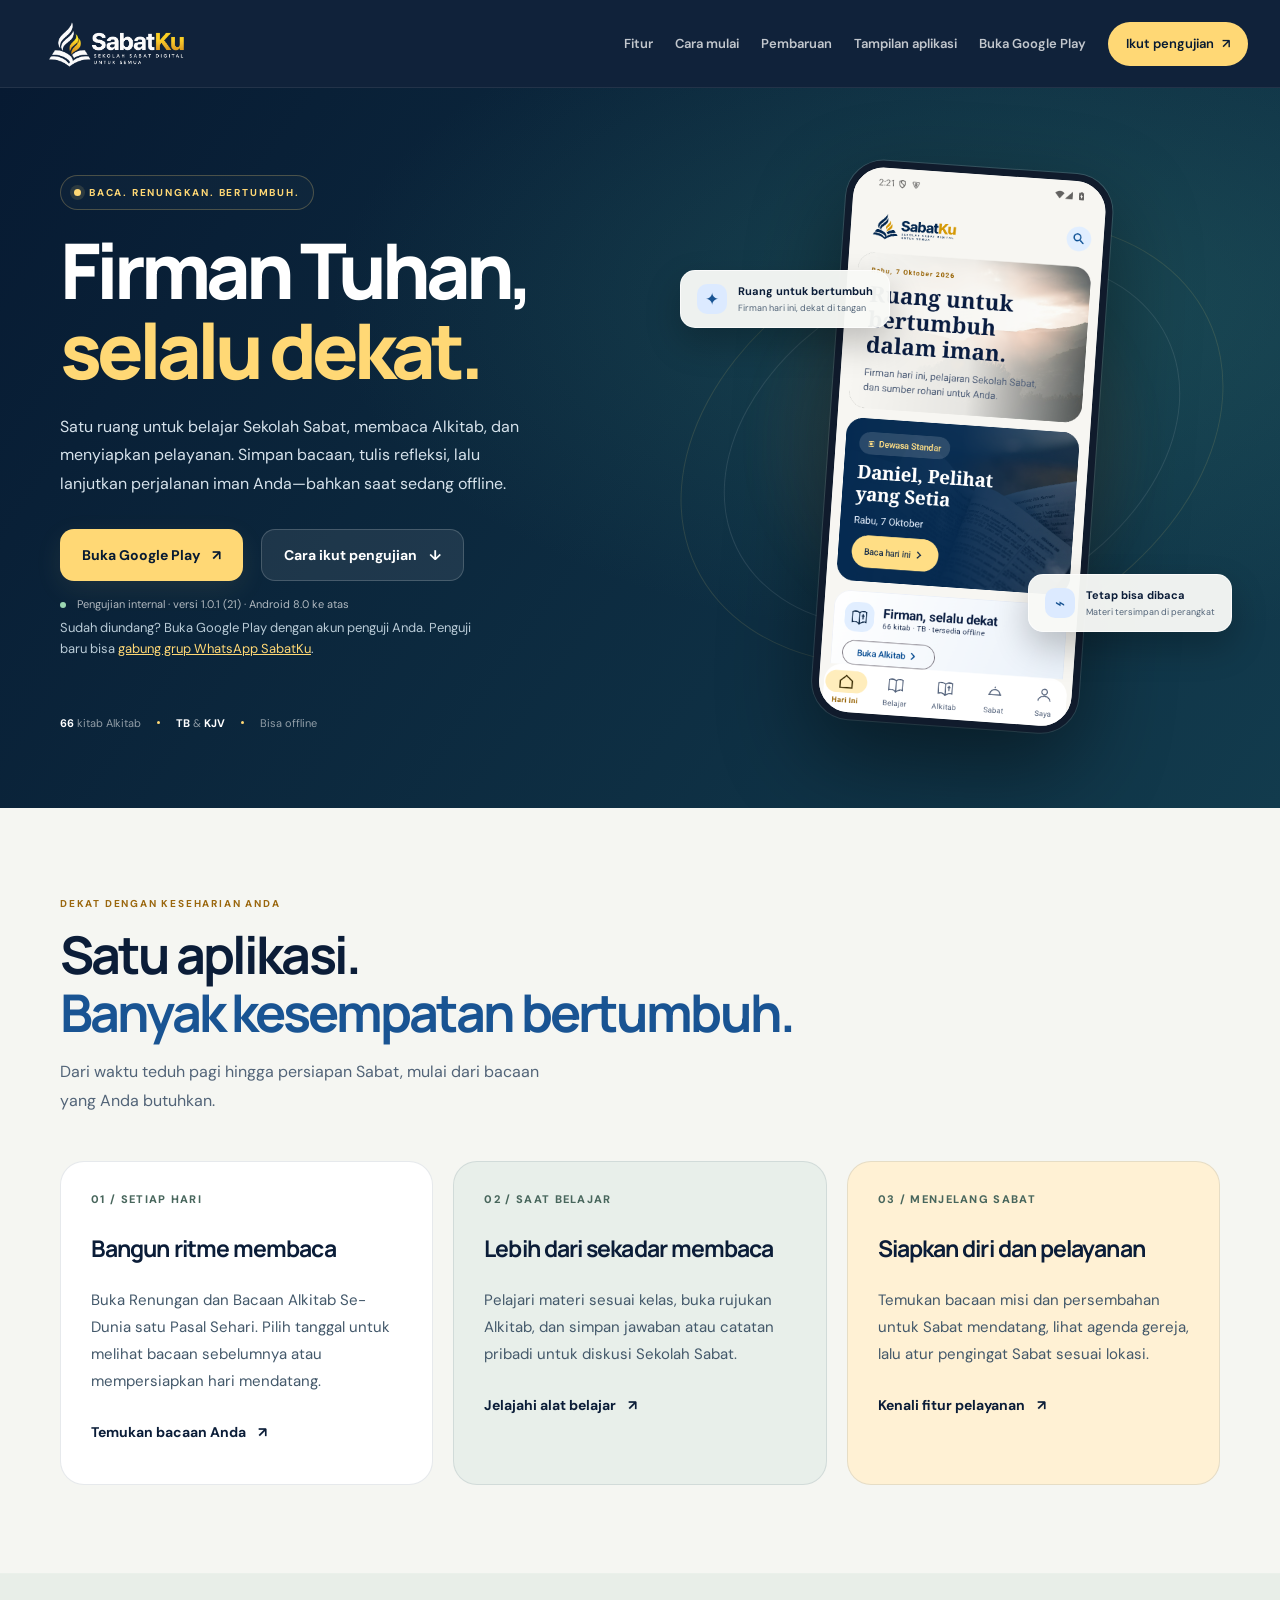
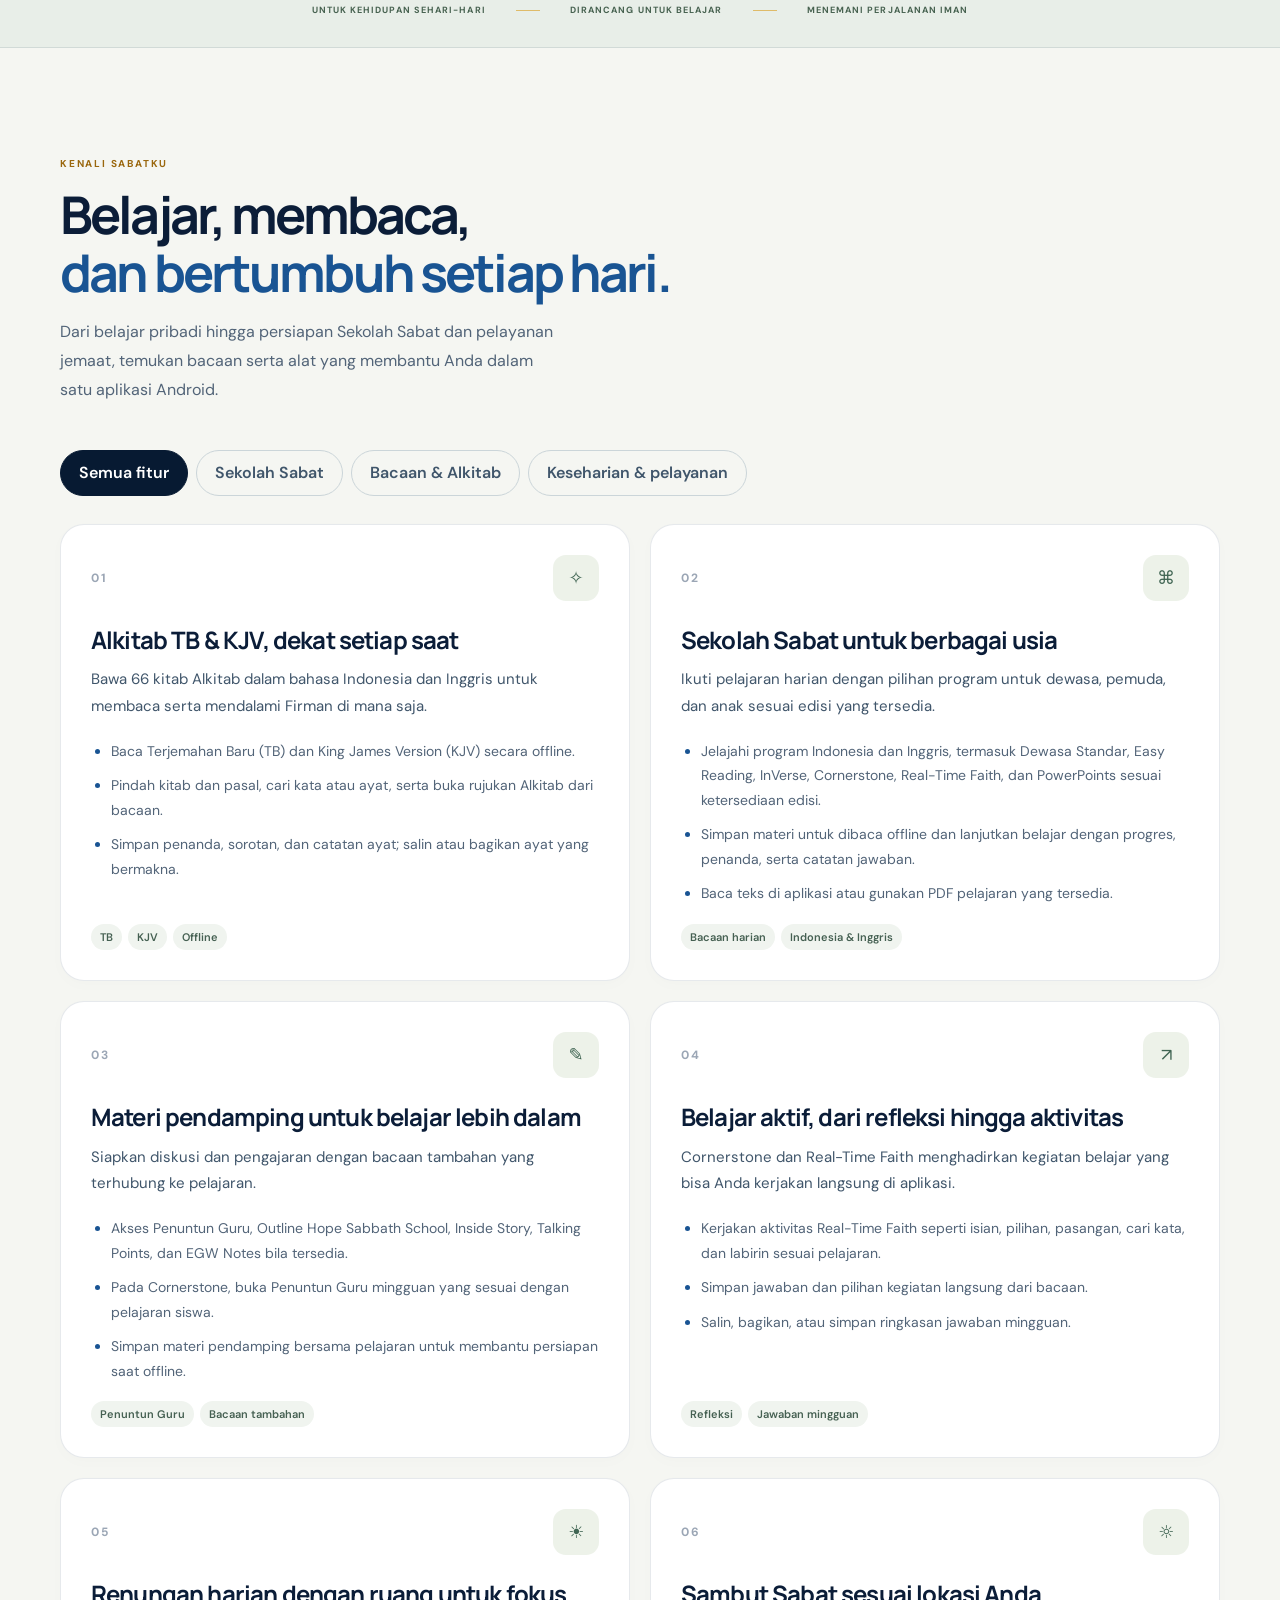
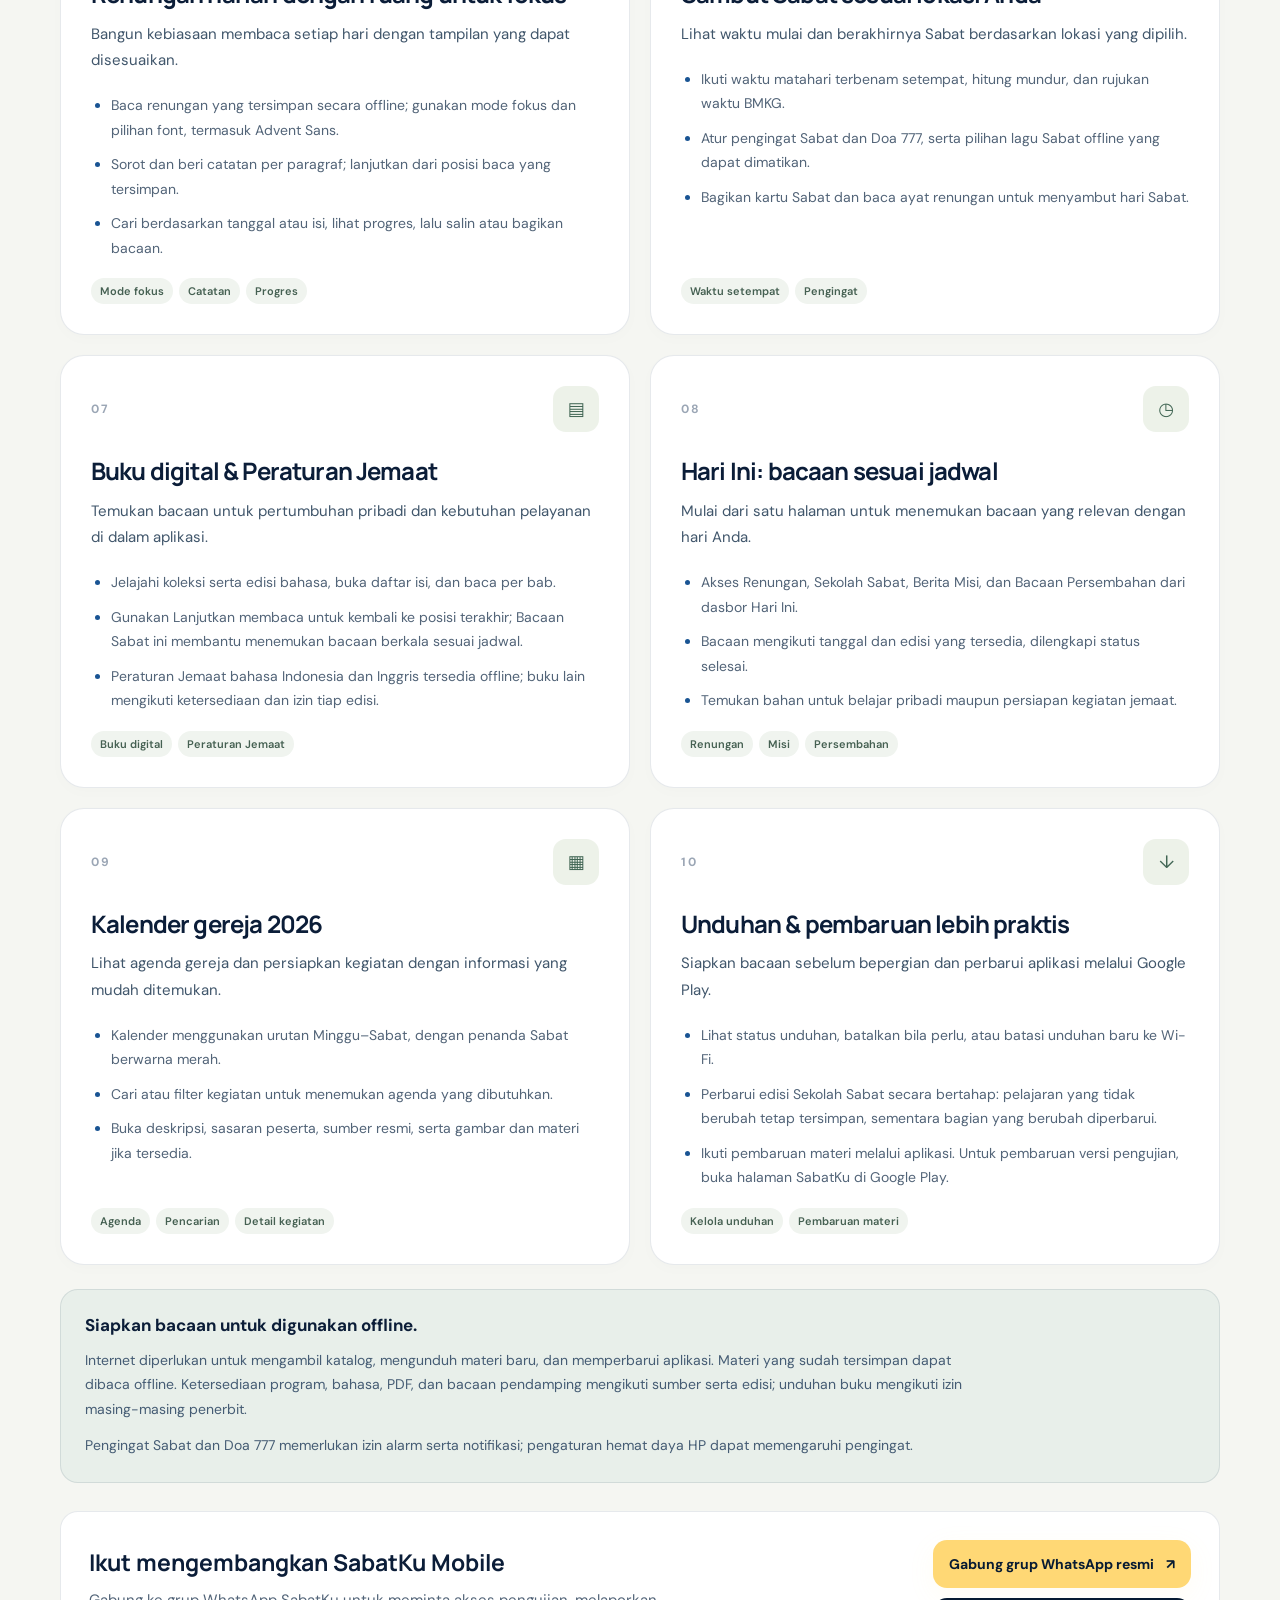
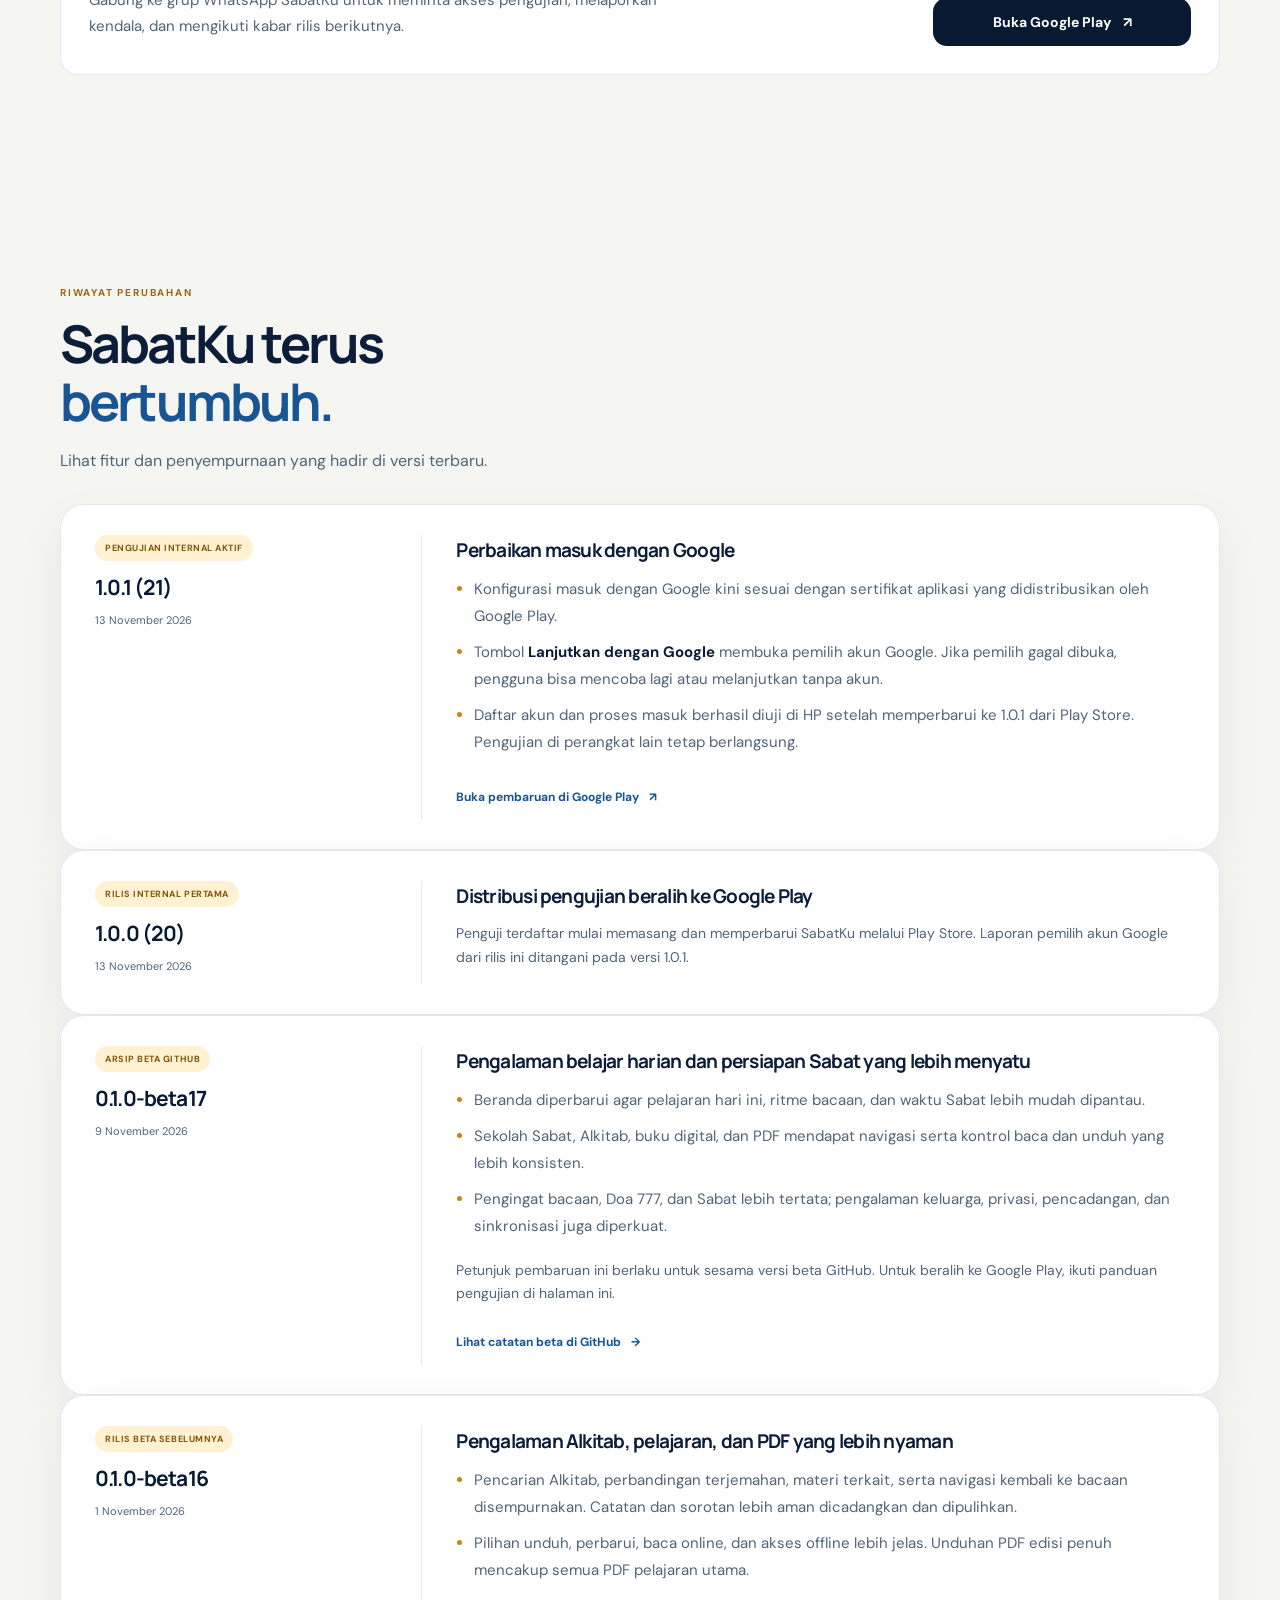
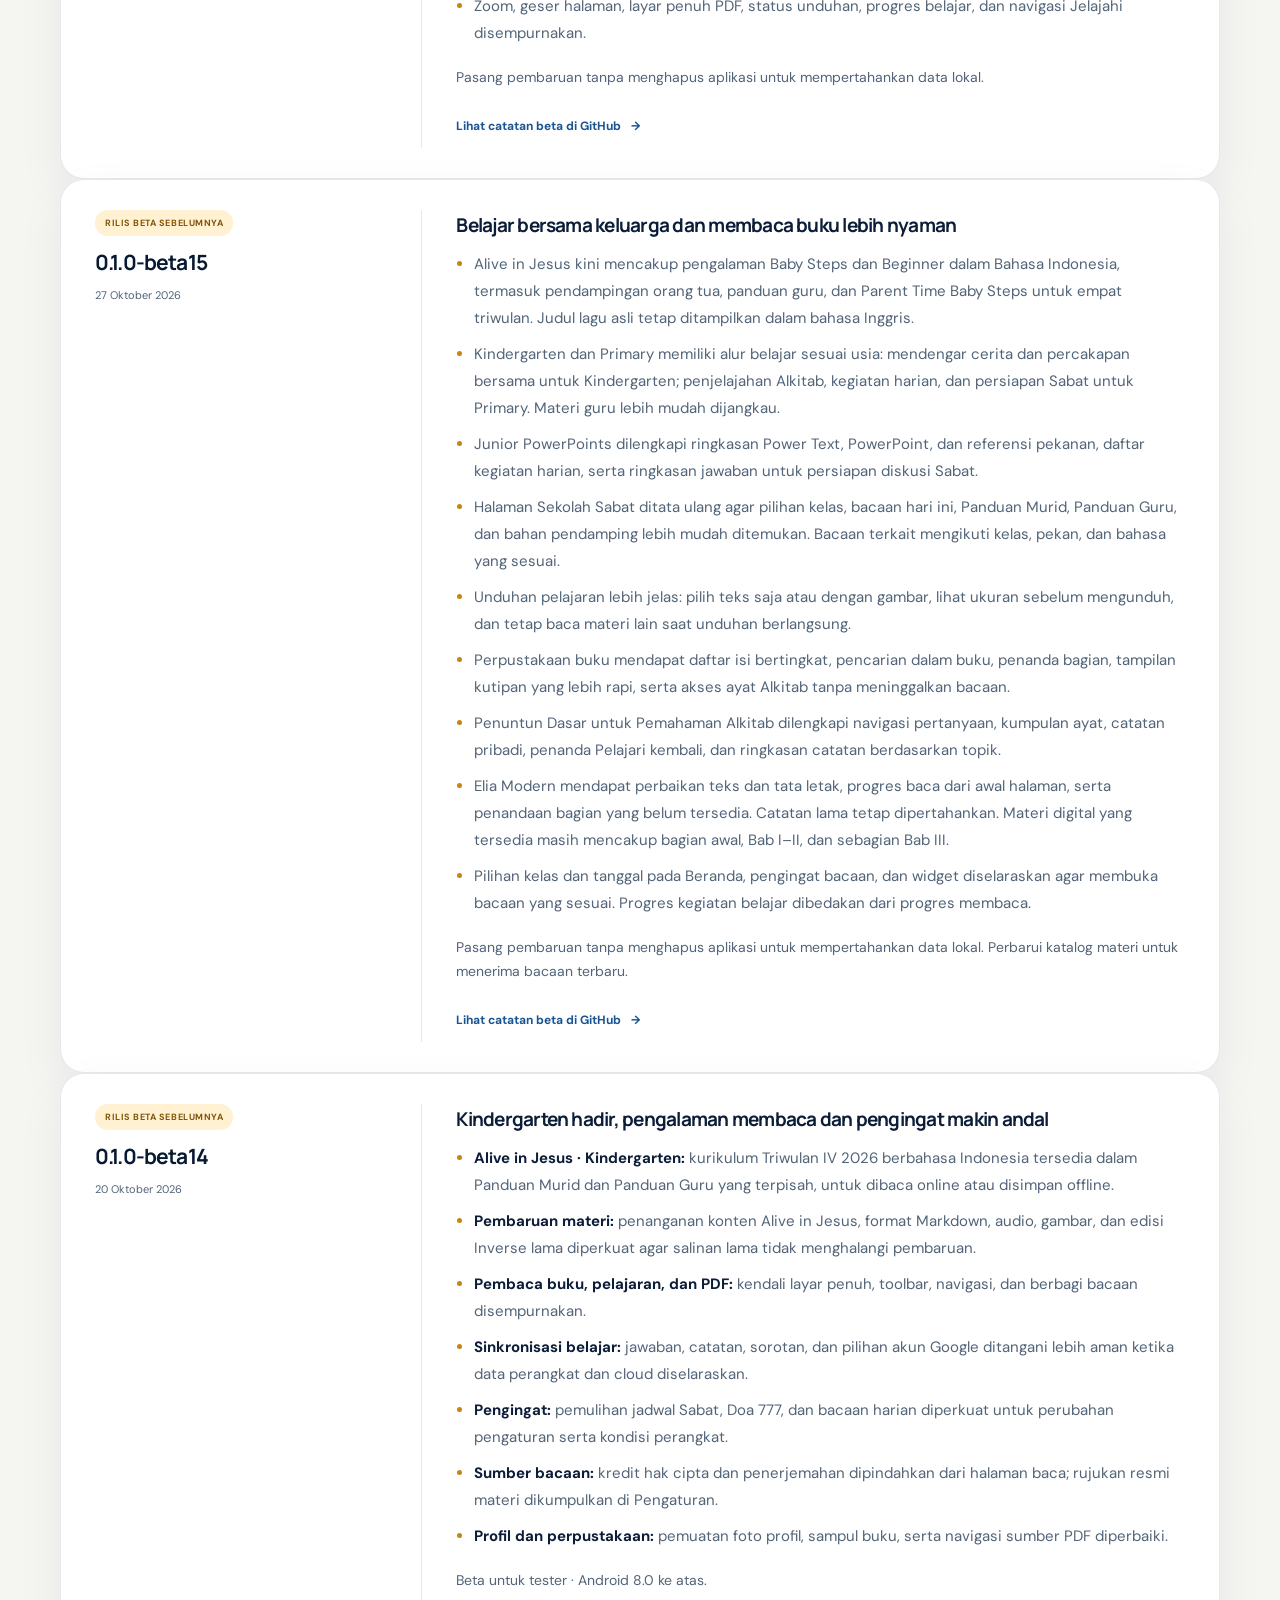
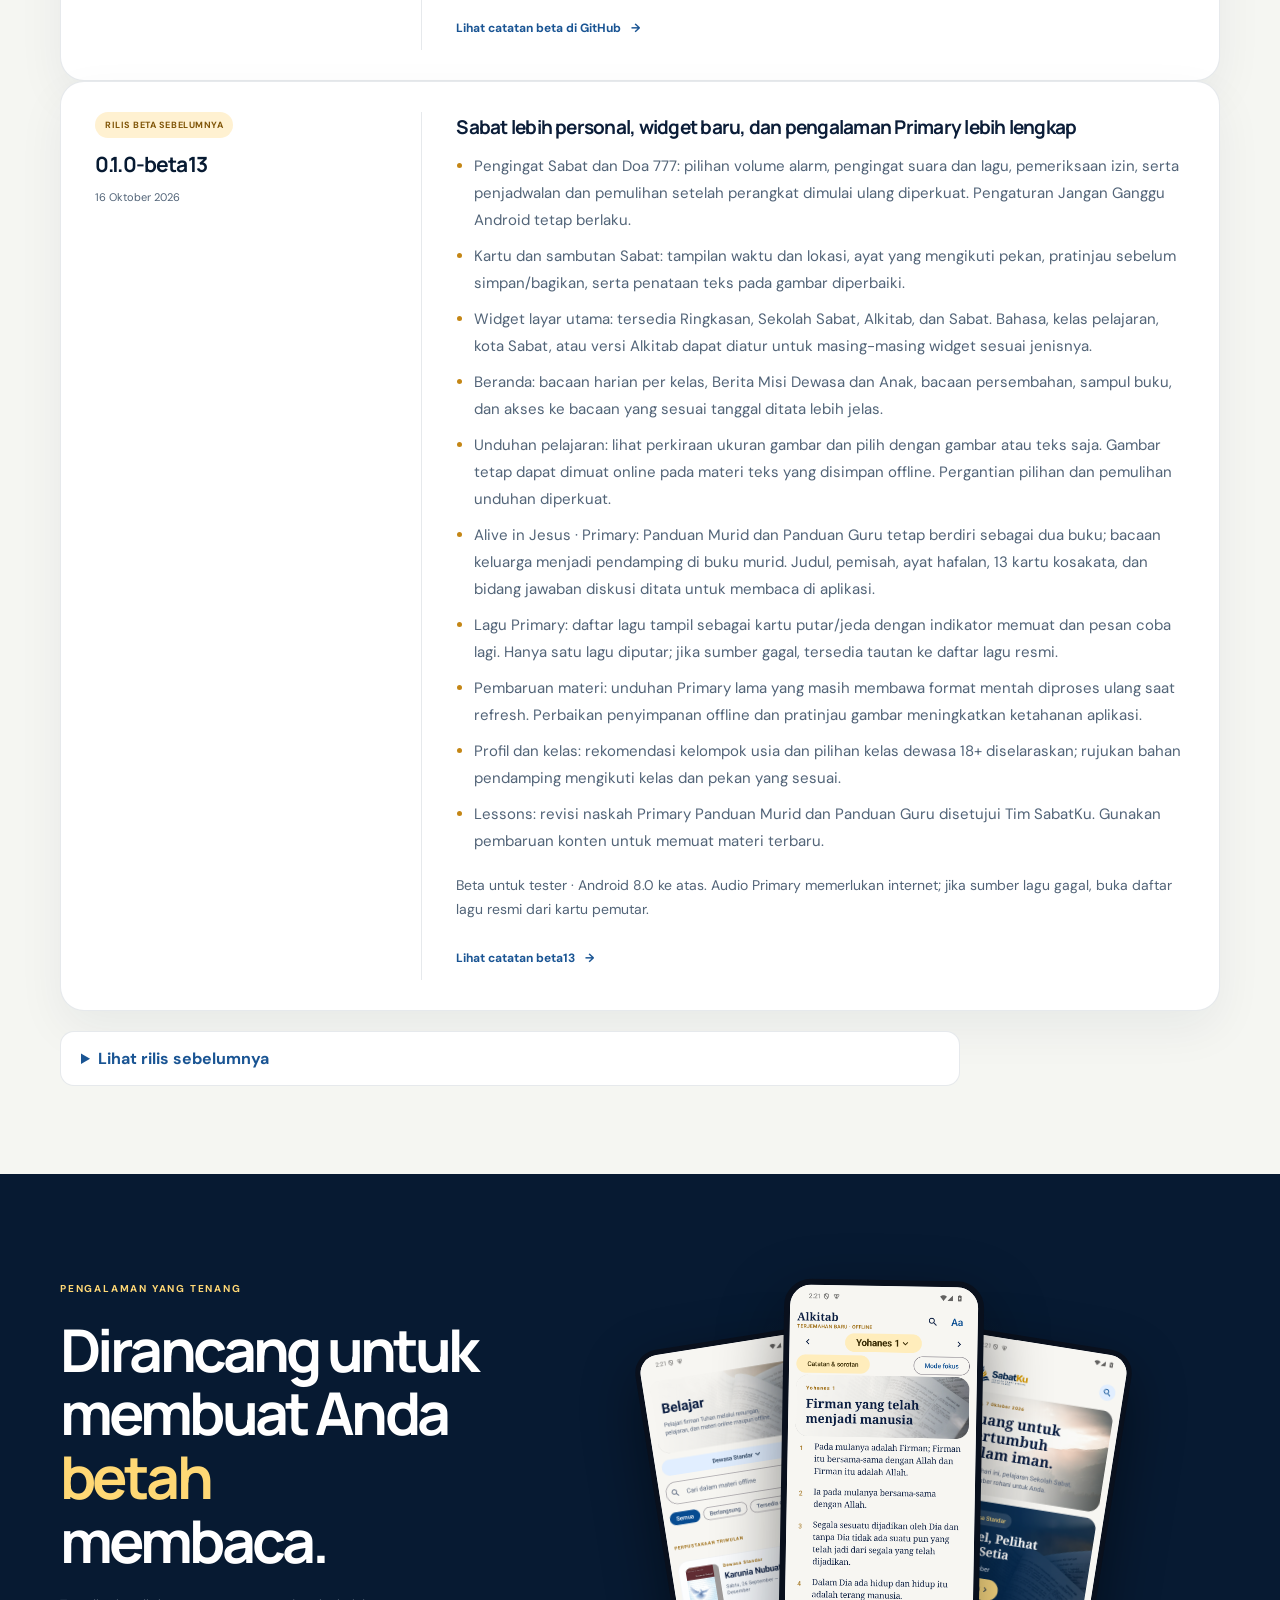
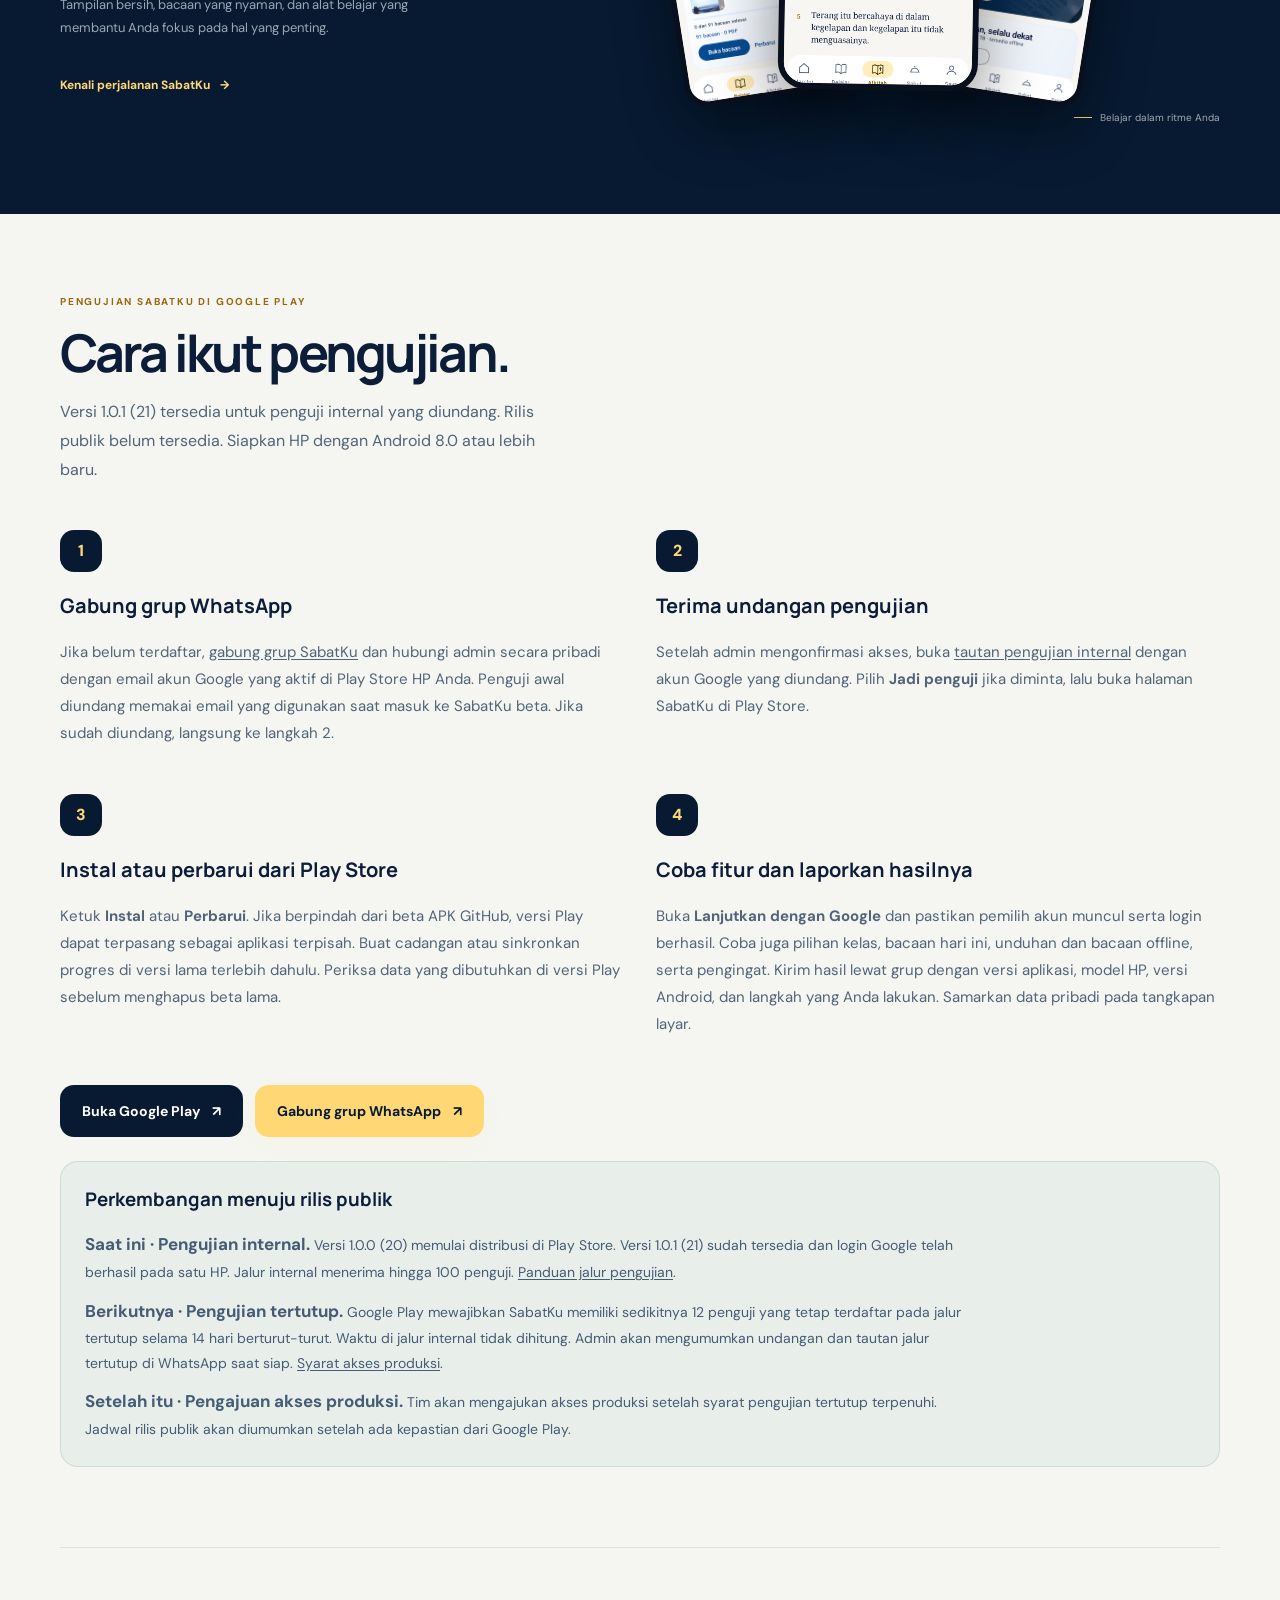
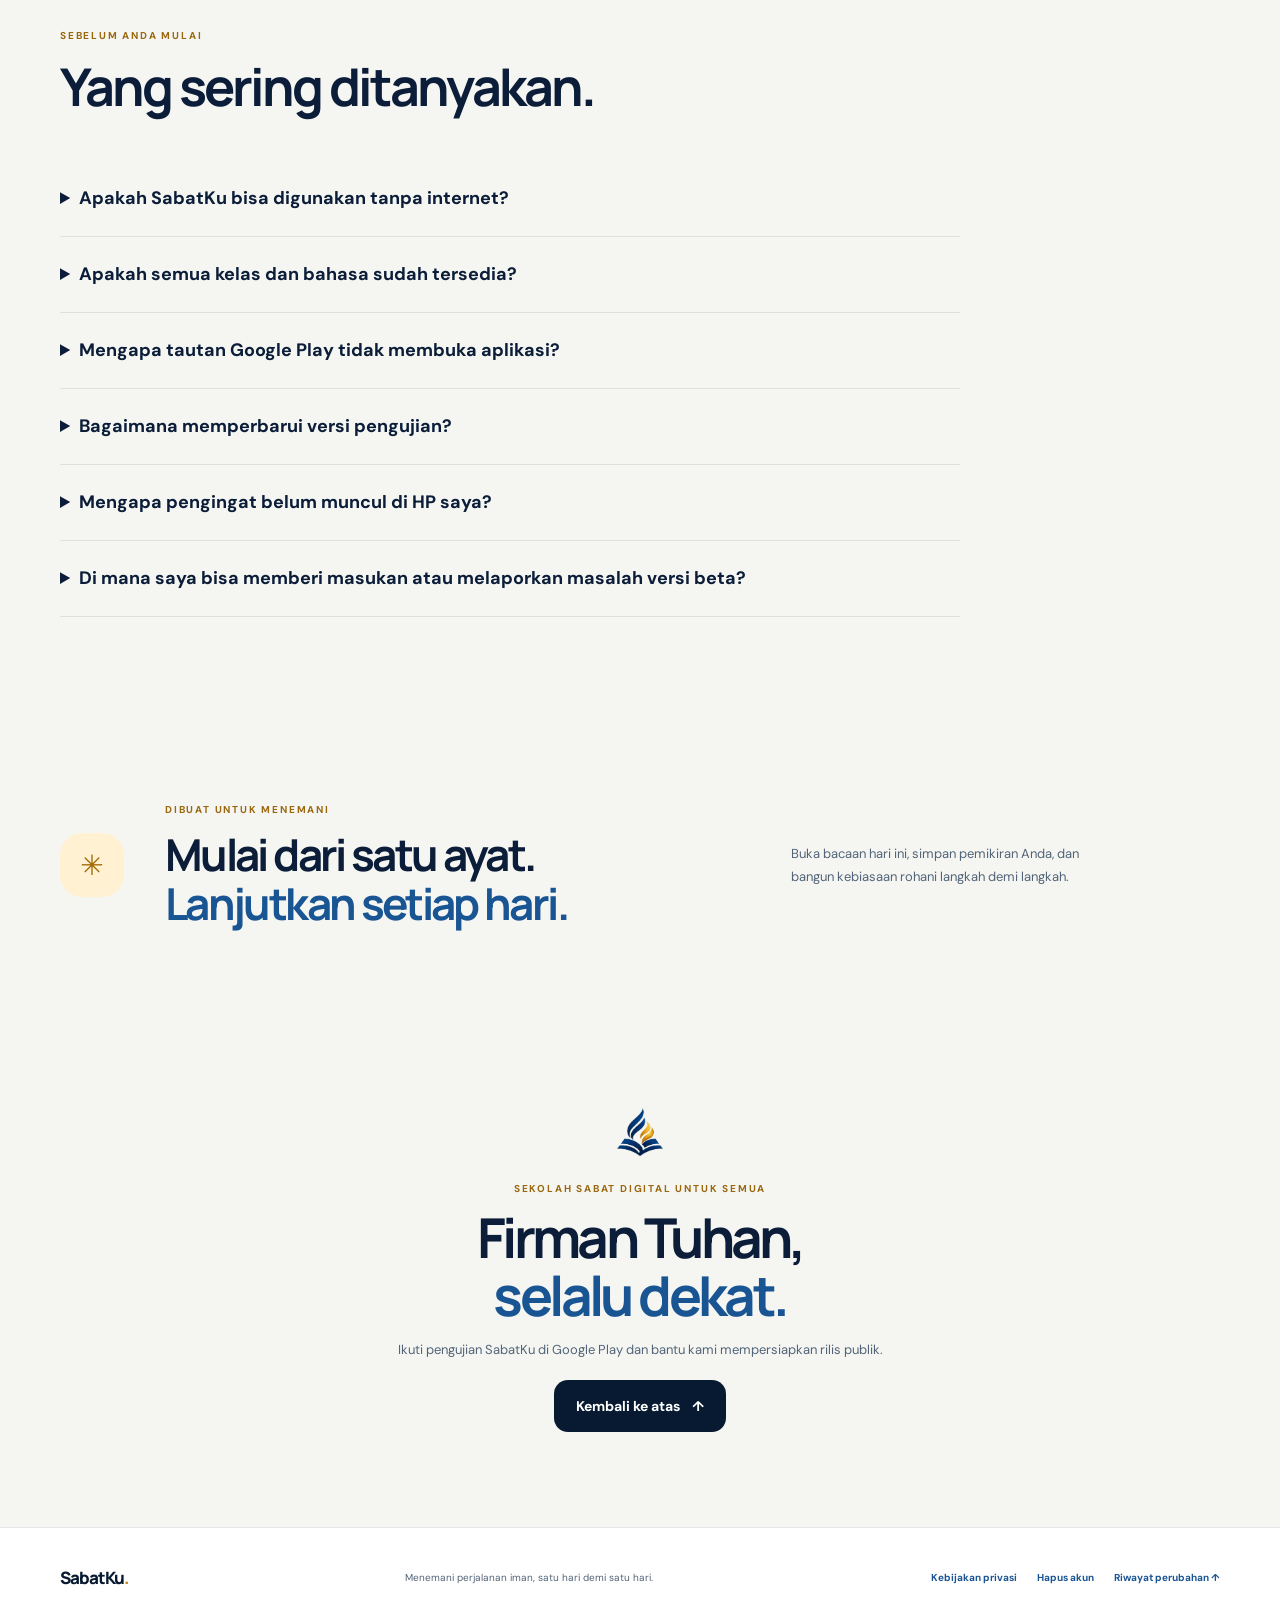
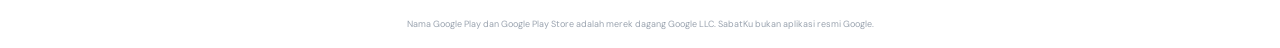
==== commit 76ebf1a9: "Publish SabatKu Google Play internal testing guide" ====
--- a/site/index.html
+++ b/site/index.html
@@ -4,7 +4,7 @@
     <meta charset="utf-8" />
     <meta name="viewport" content="width=device-width, initial-scale=1" />
     <meta name="theme-color" content="#071a32" />
-    <meta name="description" content="Kenali SabatKu untuk Android: Sekolah Sabat, Alkitab TB/KJV offline, renungan harian, buku digital, kalender gereja, dan pengingat Sabat. Unduh APK beta." />
+    <meta name="description" content="Kenali SabatKu untuk Android: Sekolah Sabat, Alkitab TB/KJV offline, renungan harian, buku digital, kalender gereja, dan pengingat Sabat. Ikuti pengujian internal di Google Play." />
     <meta property="og:type" content="website" />
     <meta property="og:title" content="SabatKu — Firman, selalu dekat" />
     <meta property="og:description" content="Sekolah Sabat dan Penuntun Guru, Alkitab TB/KJV offline, renungan, buku digital, serta pengingat Sabat dalam satu aplikasi Android." />
@@ -29,8 +29,8 @@
         <a href="#mulai">Cara mulai</a>
         <a href="#pembaruan">Pembaruan</a>
         <a href="#cuplikan">Tampilan aplikasi</a>
-        <a href="#unduh">Unduh APK</a>
-        <a class="nav-cta" href="#dukung">Dukung SabatKu <span aria-hidden="true">↗</span></a>
+        <a href="https://play.google.com/apps/internaltest/4701142475167507661">Buka Google Play</a>
+        <a class="nav-cta" href="#mulai">Ikut pengujian <span aria-hidden="true">↗</span></a>
       </nav>
     </header>
 
@@ -41,11 +41,11 @@
           <h1>Firman Tuhan,<br /><span>selalu dekat.</span></h1>
           <p class="hero-lede">Satu ruang untuk belajar Sekolah Sabat, membaca Alkitab, dan menyiapkan pelayanan. Simpan bacaan, tulis refleksi, lalu lanjutkan perjalanan iman Anda—bahkan saat sedang offline.</p>
           <div class="hero-actions">
-            <a class="button button-gold" id="unduh" href="https://github.com/AiWerek-Tech/sabatku-web/releases/download/v0.1.0-beta17/SabatKu-0.1.0-beta17-debug.apk" aria-label="Unduh APK beta SabatKu versi 0.1.0-beta17">Unduh APK Beta <span aria-hidden="true">↓</span></a>
-            <a class="button button-quiet" href="#fitur">Lihat fitur aplikasi <span aria-hidden="true">↓</span></a>
-          </div>
-          <p class="release-note"><span class="status-pip"></span> Beta untuk tester · versi 0.1.0-beta17 · Android 8.0 ke atas</p>
-          <p class="apk-install-note">Pasang APK beta dari situs ini untuk ikut mencoba SabatKu. Aplikasi sedang disiapkan untuk Google Play Store. Pada perangkat tertentu, verifikasi developer Android dapat membatasi pemasangan APK beta.</p>
+            <a class="button button-gold" id="unduh" href="https://play.google.com/apps/internaltest/4701142475167507661">Buka Google Play <span aria-hidden="true">↗</span></a>
+            <a class="button button-quiet" href="#mulai">Cara ikut pengujian <span aria-hidden="true">↓</span></a>
+          </div>
+          <p class="release-note"><span class="status-pip"></span> Pengujian internal · versi 1.0.1 (21) · Android 8.0 ke atas</p>
+          <p class="apk-install-note">Sudah diundang? Buka Google Play dengan akun penguji Anda. Penguji baru bisa <a href="https://chat.whatsapp.com/CYcOg6zG38TGZHUkLdnvNw?s=cl&amp;p=a&amp;mlu=4&amp;ilr=4&amp;iam=2" target="_blank" rel="noopener noreferrer">gabung grup WhatsApp SabatKu</a>.</p>
           <div class="hero-proof" aria-label="Fitur utama">
             <span><b>66</b> kitab Alkitab</span><i></i><span><b>TB</b> &amp; <b>KJV</b></span><i></i><span>Bisa offline</span>
           </div>
@@ -145,9 +145,9 @@
           <article class="feature-card" data-category="harian">
             <div class="feature-top"><span class="feature-number">10</span><span class="feature-icon" aria-hidden="true">↓</span></div>
             <h3>Unduhan & pembaruan lebih praktis</h3>
-            <p>Siapkan bacaan sebelum bepergian dan ikuti perkembangan versi beta dari aplikasi.</p>
-            <ul class="feature-details"><li>Lihat status unduhan, batalkan bila perlu, atau batasi unduhan baru ke Wi-Fi.</li><li>Perbarui edisi Sekolah Sabat secara bertahap: pelajaran yang tidak berubah tetap tersimpan, sementara bagian yang berubah diperbarui.</li><li>Dapatkan pemberitahuan pembaruan materi dan aplikasi. Popup dalam aplikasi serta notifikasi HP membantu Anda mengikuti pembaruan; notifikasi mengikuti izin Android.</li></ul>
-            <div class="tag-row"><span>Kelola unduhan</span><span>Pembaruan beta</span></div>
+            <p>Siapkan bacaan sebelum bepergian dan perbarui aplikasi melalui Google Play.</p>
+            <ul class="feature-details"><li>Lihat status unduhan, batalkan bila perlu, atau batasi unduhan baru ke Wi-Fi.</li><li>Perbarui edisi Sekolah Sabat secara bertahap: pelajaran yang tidak berubah tetap tersimpan, sementara bagian yang berubah diperbarui.</li><li>Ikuti pembaruan materi melalui aplikasi. Untuk pembaruan versi pengujian, buka halaman SabatKu di Google Play.</li></ul>
+            <div class="tag-row"><span>Kelola unduhan</span><span>Pembaruan materi</span></div>
           </article>
         </div>
         <aside class="feature-availability" aria-label="Ketersediaan materi">
@@ -156,10 +156,10 @@
           <p>Pengingat Sabat dan Doa 777 memerlukan izin alarm serta notifikasi; pengaturan hemat daya HP dapat memengaruhi pengingat.</p>
         </aside>
         <div class="feature-cta" id="komunitas">
-          <div><h3>Ikut mengembangkan SabatKu Mobile</h3><p>Jadilah bagian dari komunitas tester beta. Bagikan masukan, laporkan kendala, dan ikuti perkembangan SabatKu Mobile di grup WhatsApp resmi.</p></div>
+          <div><h3>Ikut mengembangkan SabatKu Mobile</h3><p>Gabung ke grup WhatsApp SabatKu untuk meminta akses pengujian, melaporkan kendala, dan mengikuti kabar rilis berikutnya.</p></div>
           <div class="feature-cta-actions">
             <a class="button button-gold" href="https://chat.whatsapp.com/CYcOg6zG38TGZHUkLdnvNw?s=cl&amp;p=a&amp;mlu=4&amp;ilr=4&amp;iam=2" target="_blank" rel="noopener noreferrer">Gabung grup WhatsApp resmi <span aria-hidden="true">↗</span></a>
-            <a class="button button-navy" href="#unduh">Unduh APK Beta <span aria-hidden="true">↓</span></a>
+            <a class="button button-navy" href="https://play.google.com/apps/internaltest/4701142475167507661">Buka Google Play <span aria-hidden="true">↗</span></a>
           </div>
         </div>
       </section>
@@ -171,7 +171,26 @@
           <p>Lihat fitur dan penyempurnaan yang hadir di versi terbaru.</p>
         </div>
         <article class="changelog-card">
-          <div class="changelog-meta"><span class="release-pill">Versi terbaru</span><strong>0.1.0-beta17</strong><time datetime="2026-11-09">9 November 2026</time></div>
+          <div class="changelog-meta"><span class="release-pill">Pengujian internal aktif</span><strong>1.0.1 (21)</strong><time datetime="2026-11-13">13 November 2026</time></div>
+          <div class="changelog-content">
+            <h3>Perbaikan masuk dengan Google</h3>
+            <ul>
+              <li>Konfigurasi masuk dengan Google kini sesuai dengan sertifikat aplikasi yang didistribusikan oleh Google Play.</li>
+              <li>Tombol <strong>Lanjutkan dengan Google</strong> membuka pemilih akun Google. Jika pemilih gagal dibuka, pengguna bisa mencoba lagi atau melanjutkan tanpa akun.</li>
+              <li>Daftar akun dan proses masuk berhasil diuji di HP setelah memperbarui ke 1.0.1 dari Play Store. Pengujian di perangkat lain tetap berlangsung.</li>
+            </ul>
+            <a class="text-link" href="https://play.google.com/apps/internaltest/4701142475167507661">Buka pembaruan di Google Play <span aria-hidden="true">↗</span></a>
+          </div>
+        </article>
+        <article class="changelog-card">
+          <div class="changelog-meta"><span class="release-pill">Rilis internal pertama</span><strong>1.0.0 (20)</strong><time datetime="2026-11-13">13 November 2026</time></div>
+          <div class="changelog-content">
+            <h3>Distribusi pengujian beralih ke Google Play</h3>
+            <p>Penguji terdaftar mulai memasang dan memperbarui SabatKu melalui Play Store. Laporan pemilih akun Google dari rilis ini ditangani pada versi 1.0.1.</p>
+          </div>
+        </article>
+        <article class="changelog-card">
+          <div class="changelog-meta"><span class="release-pill">Arsip beta GitHub</span><strong>0.1.0-beta17</strong><time datetime="2026-11-09">9 November 2026</time></div>
           <div class="changelog-content">
             <h3>Pengalaman belajar harian dan persiapan Sabat yang lebih menyatu</h3>
             <ul>
@@ -179,8 +198,8 @@
               <li>Sekolah Sabat, Alkitab, buku digital, dan PDF mendapat navigasi serta kontrol baca dan unduh yang lebih konsisten.</li>
               <li>Pengingat bacaan, Doa 777, dan Sabat lebih tertata; pengalaman keluarga, privasi, pencadangan, dan sinkronisasi juga diperkuat.</li>
             </ul>
-            <p>Pasang pembaruan tanpa menghapus aplikasi untuk mempertahankan data lokal.</p>
-            <a class="text-link" href="https://github.com/AiWerek-Tech/sabatku-web/releases/tag/v0.1.0-beta17">Lihat catatan lengkap dan unduh APK <span aria-hidden="true">→</span></a>
+            <p>Petunjuk pembaruan ini berlaku untuk sesama versi beta GitHub. Untuk beralih ke Google Play, ikuti panduan pengujian di halaman ini.</p>
+            <a class="text-link" href="https://github.com/AiWerek-Tech/sabatku-web/releases/tag/v0.1.0-beta17">Lihat catatan beta di GitHub <span aria-hidden="true">→</span></a>
           </div>
         </article>
         <article class="changelog-card">
@@ -193,7 +212,7 @@
               <li>Zoom, geser halaman, layar penuh PDF, status unduhan, progres belajar, dan navigasi Jelajahi disempurnakan.</li>
             </ul>
             <p>Pasang pembaruan tanpa menghapus aplikasi untuk mempertahankan data lokal.</p>
-            <a class="text-link" href="https://github.com/AiWerek-Tech/sabatku-web/releases/tag/v0.1.0-beta16">Lihat catatan lengkap dan unduh APK <span aria-hidden="true">→</span></a>
+            <a class="text-link" href="https://github.com/AiWerek-Tech/sabatku-web/releases/tag/v0.1.0-beta16">Lihat catatan beta di GitHub <span aria-hidden="true">→</span></a>
           </div>
         </article>
         <article class="changelog-card">
@@ -212,7 +231,7 @@
               <li>Pilihan kelas dan tanggal pada Beranda, pengingat bacaan, dan widget diselaraskan agar membuka bacaan yang sesuai. Progres kegiatan belajar dibedakan dari progres membaca.</li>
             </ul>
             <p>Pasang pembaruan tanpa menghapus aplikasi untuk mempertahankan data lokal. Perbarui katalog materi untuk menerima bacaan terbaru.</p>
-            <a class="text-link" href="https://github.com/AiWerek-Tech/sabatku-web/releases/tag/v0.1.0-beta15">Lihat catatan lengkap dan unduh APK <span aria-hidden="true">→</span></a>
+            <a class="text-link" href="https://github.com/AiWerek-Tech/sabatku-web/releases/tag/v0.1.0-beta15">Lihat catatan beta di GitHub <span aria-hidden="true">→</span></a>
           </div>
         </article>
         <article class="changelog-card">
@@ -229,7 +248,7 @@
               <li><strong>Profil dan perpustakaan:</strong> pemuatan foto profil, sampul buku, serta navigasi sumber PDF diperbaiki.</li>
             </ul>
             <p>Beta untuk tester · Android 8.0 ke atas.</p>
-            <a class="text-link" href="https://github.com/AiWerek-Tech/sabatku-web/releases/tag/v0.1.0-beta14">Lihat catatan lengkap dan unduh APK <span aria-hidden="true">→</span></a>
+            <a class="text-link" href="https://github.com/AiWerek-Tech/sabatku-web/releases/tag/v0.1.0-beta14">Lihat catatan beta di GitHub <span aria-hidden="true">→</span></a>
           </div>
         </article>
         <article class="changelog-card">
@@ -270,7 +289,7 @@
               <li><strong>Perbaikan bug lainnya:</strong> profil, kalender gereja, aktivitas belajar, dan pengumuman pembaruan ditingkatkan. Bacaan Cornerstone pelajaran 6 dan 7 beserta referensinya dikoreksi.</li>
             </ul>
             <p>Beta untuk tester · Android 8.0 ke atas. Pasang di atas versi beta sebelumnya untuk memperbarui aplikasi.</p>
-            <a class="text-link" href="https://github.com/AiWerek-Tech/sabatku-web/releases/tag/v0.1.0-beta12">Lihat rilis dan unduh APK <span aria-hidden="true">→</span></a>
+            <a class="text-link" href="https://github.com/AiWerek-Tech/sabatku-web/releases/tag/v0.1.0-beta12">Lihat catatan beta di GitHub <span aria-hidden="true">→</span></a>
           </div>
         </article>
 
@@ -291,7 +310,7 @@
               <li><strong>UI dan ketahanan:</strong> header/menu Start, navigasi bawah melayang, font aplikasi, pengelolaan unduhan, revisi cache, validasi PDF, dan pergantian bacaan disempurnakan.</li>
             </ul>
             <p>Beta untuk tester. Tampilan dan pemutaran audio terbaru masih memerlukan pengujian pada HP; izin dan penghematan daya Android dapat memengaruhi pengingat.</p>
-            <a class="text-link" href="https://github.com/AiWerek-Tech/sabatku-web/releases/tag/v0.1.0-beta11">Lihat rilis dan unduh APK <span aria-hidden="true">→</span></a>
+            <a class="text-link" href="https://github.com/AiWerek-Tech/sabatku-web/releases/tag/v0.1.0-beta11">Lihat catatan beta di GitHub <span aria-hidden="true">→</span></a>
           </div>
         </article>
 <article class="changelog-card changelog-archive">
@@ -310,7 +329,7 @@
               <li><strong>Pemasangan lebih terjaga:</strong> sebelum Android menawarkan pemasangan, APK diperiksa kecocokan paket dan versinya, kebutuhan Android minimum, sertifikat aplikasi, serta checksum untuk mendeteksi berkas yang rusak atau berubah.</li>
               <li><strong>Sinkronisasi dan ketahanan materi:</strong> pembaruan materi yang gagal tidak menghapus salinan tersimpan yang masih baik; bacaan dan PDF diperiksa sebelum mengganti salinan yang sudah ada.</li>
             </ul>
-            <a class="text-link" href="https://github.com/AiWerek-Tech/sabatku-web/releases/tag/v0.1.0-beta09">Lihat rilis dan unduh APK <span aria-hidden="true">→</span></a>
+            <a class="text-link" href="https://github.com/AiWerek-Tech/sabatku-web/releases/tag/v0.1.0-beta09">Lihat catatan beta di GitHub <span aria-hidden="true">→</span></a>
           </div>
         </article>
         <article class="changelog-card changelog-archive">
@@ -357,7 +376,7 @@
             <p class="eyebrow">PENGALAMAN YANG TENANG</p>
             <h2>Dirancang untuk<br />membuat Anda <em>betah</em><br />membaca.</h2>
             <p>Tampilan bersih, bacaan yang nyaman, dan alat belajar yang membantu Anda fokus pada hal yang penting.</p>
-            <a class="text-link" href="#dukung">Kenali perjalanan SabatKu <span aria-hidden="true">→</span></a>
+            <a class="text-link" href="#mulai">Kenali perjalanan SabatKu <span aria-hidden="true">→</span></a>
           </div>
           <div class="screens-showcase" tabindex="0" aria-label="Cuplikan aplikasi; geser untuk melihat tampilan lain">
             <div class="screen-panel screen-study"><img src="assets/screen-study.png" alt="Perpustakaan pelajaran Sekolah Sabat di SabatKu" loading="lazy" /></div>
@@ -369,16 +388,35 @@
       </section>
 
       <section class="start-section section-wrap" id="mulai" aria-labelledby="start-title">
-        <div class="section-heading"><p class="eyebrow eyebrow-dark">MULAI DALAM BEBERAPA LANGKAH</p><h2 id="start-title">Ruang belajar Anda,<br /><span>siap dibawa ke mana saja.</span></h2><p>SabatKu beta17 untuk Android 8.0 ke atas. Ukuran APK akan tercantum pada berkas unduhan; materi offline menggunakan ruang tambahan.</p></div>
-        <ol class="start-steps"><li><span>1</span><div><h3>Unduh &amp; pasang APK</h3><p>Unduh dari tombol resmi di halaman ini. Saat diminta Android, izinkan pemasangan dari aplikasi yang Anda gunakan untuk membuka APK.</p></div></li><li><span>2</span><div><h3>Sesuaikan ruang belajar</h3><p>Atur bahasa dan profil belajar Anda, lalu pilih kelas Sekolah Sabat serta bacaan yang ingin diikuti.</p></div></li><li><span>3</span><div><h3>Simpan sebelum bepergian</h3><p>Unduh materi saat terhubung internet. Buka kembali bacaan yang tersimpan kapan pun Anda membutuhkannya.</p></div></li></ol>
-        <a class="button button-navy" href="https://github.com/AiWerek-Tech/sabatku-web/releases/download/v0.1.0-beta17/SabatKu-0.1.0-beta17-debug.apk">Unduh SabatKu beta17 <span aria-hidden="true">↓</span></a>
+        <div class="section-heading">
+          <p class="eyebrow eyebrow-dark">PENGUJIAN SABATKU DI GOOGLE PLAY</p>
+          <h2 id="start-title">Cara ikut pengujian.</h2>
+          <p>Versi 1.0.1 (21) tersedia untuk penguji internal yang diundang. Rilis publik belum tersedia. Siapkan HP dengan Android 8.0 atau lebih baru.</p>
+        </div>
+        <ol class="start-steps">
+          <li><span>1</span><div><h3>Gabung grup WhatsApp</h3><p>Jika belum terdaftar, <a href="https://chat.whatsapp.com/CYcOg6zG38TGZHUkLdnvNw?s=cl&amp;p=a&amp;mlu=4&amp;ilr=4&amp;iam=2" target="_blank" rel="noopener noreferrer">gabung grup SabatKu</a> dan hubungi admin secara pribadi dengan email akun Google yang aktif di Play Store HP Anda. Penguji awal diundang memakai email yang digunakan saat masuk ke SabatKu beta. Jika sudah diundang, langsung ke langkah 2.</p></div></li>
+          <li><span>2</span><div><h3>Terima undangan pengujian</h3><p>Setelah admin mengonfirmasi akses, buka <a href="https://play.google.com/apps/internaltest/4701142475167507661">tautan pengujian internal</a> dengan akun Google yang diundang. Pilih <strong>Jadi penguji</strong> jika diminta, lalu buka halaman SabatKu di Play Store.</p></div></li>
+          <li><span>3</span><div><h3>Instal atau perbarui dari Play Store</h3><p>Ketuk <strong>Instal</strong> atau <strong>Perbarui</strong>. Jika berpindah dari beta APK GitHub, versi Play dapat terpasang sebagai aplikasi terpisah. Buat cadangan atau sinkronkan progres di versi lama terlebih dahulu. Periksa data yang dibutuhkan di versi Play sebelum menghapus beta lama.</p></div></li>
+          <li><span>4</span><div><h3>Coba fitur dan laporkan hasilnya</h3><p>Buka <strong>Lanjutkan dengan Google</strong> dan pastikan pemilih akun muncul serta login berhasil. Coba juga pilihan kelas, bacaan hari ini, unduhan dan bacaan offline, serta pengingat. Kirim hasil lewat grup dengan versi aplikasi, model HP, versi Android, dan langkah yang Anda lakukan. Samarkan data pribadi pada tangkapan layar.</p></div></li>
+        </ol>
+        <div class="testing-actions">
+          <a class="button button-navy" href="https://play.google.com/apps/internaltest/4701142475167507661">Buka Google Play <span aria-hidden="true">↗</span></a>
+          <a class="button button-gold" href="https://chat.whatsapp.com/CYcOg6zG38TGZHUkLdnvNw?s=cl&amp;p=a&amp;mlu=4&amp;ilr=4&amp;iam=2" target="_blank" rel="noopener noreferrer">Gabung grup WhatsApp <span aria-hidden="true">↗</span></a>
+        </div>
+        <aside class="feature-availability" aria-labelledby="testing-status">
+          <h3 id="testing-status">Perkembangan menuju rilis publik</h3>
+          <p><strong>Saat ini · Pengujian internal.</strong> Versi 1.0.0 (20) memulai distribusi di Play Store. Versi 1.0.1 (21) sudah tersedia dan login Google telah berhasil pada satu HP. Jalur internal menerima hingga 100 penguji. <a href="https://support.google.com/googleplay/android-developer/answer/9845334?hl=id">Panduan jalur pengujian</a>.</p>
+          <p><strong>Berikutnya · Pengujian tertutup.</strong> Google Play mewajibkan SabatKu memiliki sedikitnya 12 penguji yang tetap terdaftar pada jalur tertutup selama 14 hari berturut-turut. Waktu di jalur internal tidak dihitung. Admin akan mengumumkan undangan dan tautan jalur tertutup di WhatsApp saat siap. <a href="https://support.google.com/googleplay/android-developer/answer/14151465?hl=id">Syarat akses produksi</a>.</p>
+          <p><strong>Setelah itu · Pengajuan akses produksi.</strong> Tim akan mengajukan akses produksi setelah syarat pengujian tertutup terpenuhi. Jadwal rilis publik akan diumumkan setelah ada kepastian dari Google Play.</p>
+        </aside>
       </section>
       <section class="faq-section section-wrap" id="pertanyaan" aria-labelledby="faq-title">
         <div class="section-heading"><p class="eyebrow eyebrow-dark">SEBELUM ANDA MULAI</p><h2 id="faq-title">Yang sering ditanyakan.</h2></div>
         <div class="faq-list">
           <details><summary>Apakah SabatKu bisa digunakan tanpa internet?</summary><p>Alkitab TB dan KJV tersedia offline. Pelajaran, renungan, dan buku yang mendukung penyimpanan offline perlu diunduh terlebih dahulu. Internet tetap diperlukan untuk katalog, materi baru, sinkronisasi, dan pembaruan.</p></details>
           <details><summary>Apakah semua kelas dan bahasa sudah tersedia?</summary><p>Ketersediaan mengikuti program, bahasa, triwulan, dan sumber penerbit. Pilih edisi yang tersedia di aplikasi; PDF dan materi pendamping dapat berbeda pada setiap edisi.</p></details>
-          <details><summary>Bagaimana memperbarui versi beta?</summary><p>Ikuti pemberitahuan pembaruan di aplikasi atau buka Pengaturan untuk memeriksa versi. Anda juga dapat mengunduh APK terbaru dari situs ini dan memasangnya di atas beta sebelumnya tanpa menghapus aplikasi.</p></details>
+          <details><summary>Mengapa tautan Google Play tidak membuka aplikasi?</summary><p>Pastikan akun aktif di Play Store dan di halaman undangan sama dengan akun yang didaftarkan admin. Jika belum terdaftar, hubungi admin melalui <a href="https://chat.whatsapp.com/CYcOg6zG38TGZHUkLdnvNw?s=cl&amp;p=a&amp;mlu=4&amp;ilr=4&amp;iam=2" target="_blank" rel="noopener noreferrer">grup WhatsApp</a>.</p></details>
+          <details><summary>Bagaimana memperbarui versi pengujian?</summary><p>Buka <a href="https://play.google.com/apps/internaltest/4701142475167507661">tautan pengujian internal</a> dengan akun penguji, lanjutkan ke Play Store, lalu ketuk <strong>Perbarui</strong>. Jika tombol belum muncul setelah rilis diumumkan, coba kembali beberapa menit lagi.</p></details>
           <details><summary>Mengapa pengingat belum muncul di HP saya?</summary><p>Periksa izin notifikasi, izin alarm, dan pengaturan baterai untuk SabatKu. Android dapat menunda pekerjaan latar belakang saat hemat daya aktif; popup pembaruan juga tersedia saat aplikasi dibuka.</p></details>
           <details><summary>Di mana saya bisa memberi masukan atau melaporkan masalah versi beta?</summary><p>Catat versi aplikasi, model HP, versi Android, serta langkah yang memunculkan masalah. Lalu <a href="https://chat.whatsapp.com/CYcOg6zG38TGZHUkLdnvNw?s=cl&amp;p=a&amp;mlu=4&amp;ilr=4&amp;iam=2" target="_blank" rel="noopener noreferrer">gabung grup WhatsApp resmi SabatKu Mobile</a> untuk berbagi masukan dan mengikuti perkembangan aplikasi.</p></details>
         </div>
@@ -389,38 +427,11 @@
         <p class="promise-text">Buka bacaan hari ini, simpan pemikiran Anda, dan bangun kebiasaan rohani langkah demi langkah.</p>
       </section>
 
-      <section class="support-section" id="dukung">
-        <div class="support-card section-wrap">
-          <div class="support-copy">
-            <p class="eyebrow">BANTU SABATKU HADIR DI GOOGLE PLAY STORE</p>
-            <h2>Satu langkah kecil<br />untuk menjangkau<br /><span>lebih banyak orang.</span></h2>
-            <p>Supaya SabatKu bisa diterbitkan di Google Play Store dan lebih mudah dicari serta diunduh, pengembang perlu mendaftarkan akun developer Google Play. Google mengenakan biaya pendaftaran satu kali sebesar <strong>US$25</strong>, sekitar <strong>Rp447.000</strong> berdasarkan kurs acuan 9 Oktober 2026. Nilai rupiah dapat berubah mengikuti kurs bank atau kartu.</p>
-            <p>Jika Anda tergerak untuk membantu, donasi berapa pun berarti. Dukungan ini ditujukan untuk biaya pendaftaran akun tersebut; donasi bersifat sukarela.</p>
-          </div>
-          <aside class="donation-box" aria-label="Informasi donasi SabatKu">
-            <span class="donation-label">DUKUNG PENERBITAN</span>
-            <div class="donation-amount"><span>US$</span>25</div>
-            <p class="donation-estimate">≈ Rp447.000 <small>perkiraan biaya pendaftaran satu kali</small></p>
-            <div class="donation-divider"></div>
-            <p class="donation-via">Donasi melalui</p>
-            <p class="wallet-name">OVO <span>•</span> GoPay</p>
-            <a class="wallet-number" href="tel:082190822641" aria-label="Ketuk untuk membuka nomor telepon 082190822641">0821 9082 2641 <span aria-hidden="true">↗</span></a>
-            <p class="wallet-owner">a.n. FRENGKY LOKOBAL</p>
-            <div class="donation-actions">
-              <button class="button button-gold button-full" id="copy-number" type="button"><span class="copy-symbol" aria-hidden="true">▢</span> Salin nomor</button>
-              <button class="button button-quiet button-full" id="share-donation" type="button"><span aria-hidden="true">↗</span> Bagikan info donasi</button>
-            </div>
-            <p class="copy-feedback" id="copy-feedback" role="status" aria-live="polite"></p>
-            <p class="small-print">Mohon pastikan nama penerima sesuai sebelum mengirim donasi.</p>
-          </aside>
-        </div>
-      </section>
-
       <section class="closing section-wrap">
         <img src="assets/sabatku-symbol.png" alt="" loading="lazy" />
         <p class="eyebrow eyebrow-dark">SEKOLAH SABAT DIGITAL UNTUK SEMUA</p>
         <h2>Firman Tuhan,<br /><span>selalu dekat.</span></h2>
-        <p>SabatKu sedang disiapkan untuk hadir di Google Play Store.</p>
+        <p>Ikuti pengujian SabatKu di Google Play dan bantu kami mempersiapkan rilis publik.</p>
         <a class="button button-navy" href="#beranda">Kembali ke atas <span aria-hidden="true">↑</span></a>
       </section>
     </main>
@@ -437,6 +448,6 @@
       </div>
       <p class="footer-note">Nama Google Play dan Google Play Store adalah merek dagang Google LLC. SabatKu bukan aplikasi resmi Google.</p>
     </footer>
-  <a class="mobile-download" href="https://github.com/AiWerek-Tech/sabatku-web/releases/download/v0.1.0-beta17/SabatKu-0.1.0-beta17-debug.apk"><span><strong>SabatKu beta17</strong><small>Android 8.0+ · ukuran tertera pada APK</small></span><b>Unduh APK ↓</b></a>
+  <a class="mobile-download" href="https://play.google.com/apps/internaltest/4701142475167507661"><span><strong>SabatKu 1.0.1</strong><small>Pengujian internal · Android 8.0+</small></span><b>Google Play ↗</b></a>
   </body>
 </html>
--- a/site/styles.css
+++ b/site/styles.css
@@ -414,7 +414,10 @@
 .changelog-content ul { font-size:15px; line-height:1.8; }
 .start-section,.faq-section { padding-block:80px; }
 .start-section { border-bottom:1px solid var(--line); }
-.start-steps { list-style:none; padding:0; margin:32px 0; display:grid; grid-template-columns:repeat(3,minmax(0,1fr)); gap:32px; }
+.start-steps { list-style:none; padding:0; margin:32px 0; display:grid; grid-template-columns:repeat(2,minmax(0,1fr)); gap:32px; }
+.testing-actions { display:flex; flex-wrap:wrap; gap:12px; }
+.hero .apk-install-note a { color:var(--gold); text-decoration:underline; }
+.start-steps a, #mulai .feature-availability a { text-decoration:underline; text-underline-offset:2px; }
 .start-steps li > span { display:grid; place-items:center; width:42px; height:42px; background:var(--navy); color:var(--gold); border-radius:14px; font-weight:800; margin-bottom:20px; }
 .start-steps h3 { font-size:20px; }
 .start-steps p { color:var(--muted); font-size:15px; line-height:1.8; }
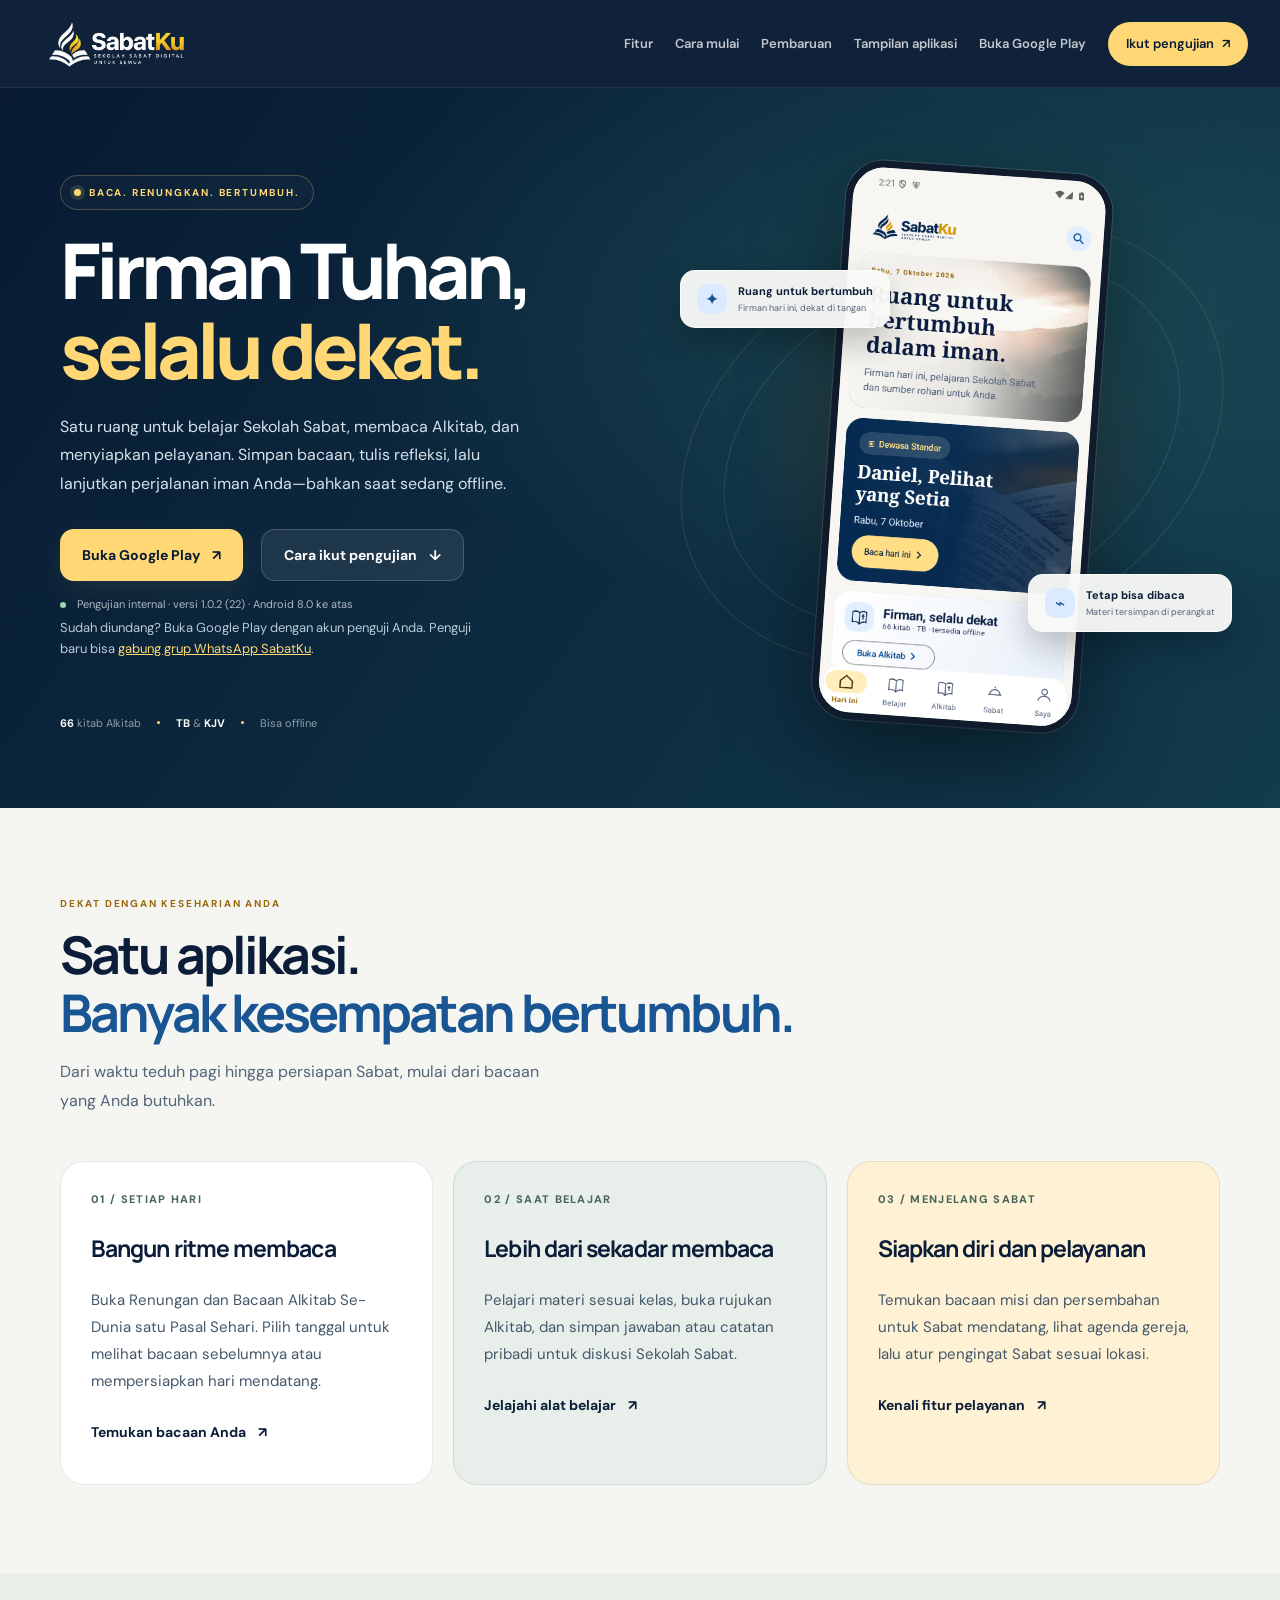
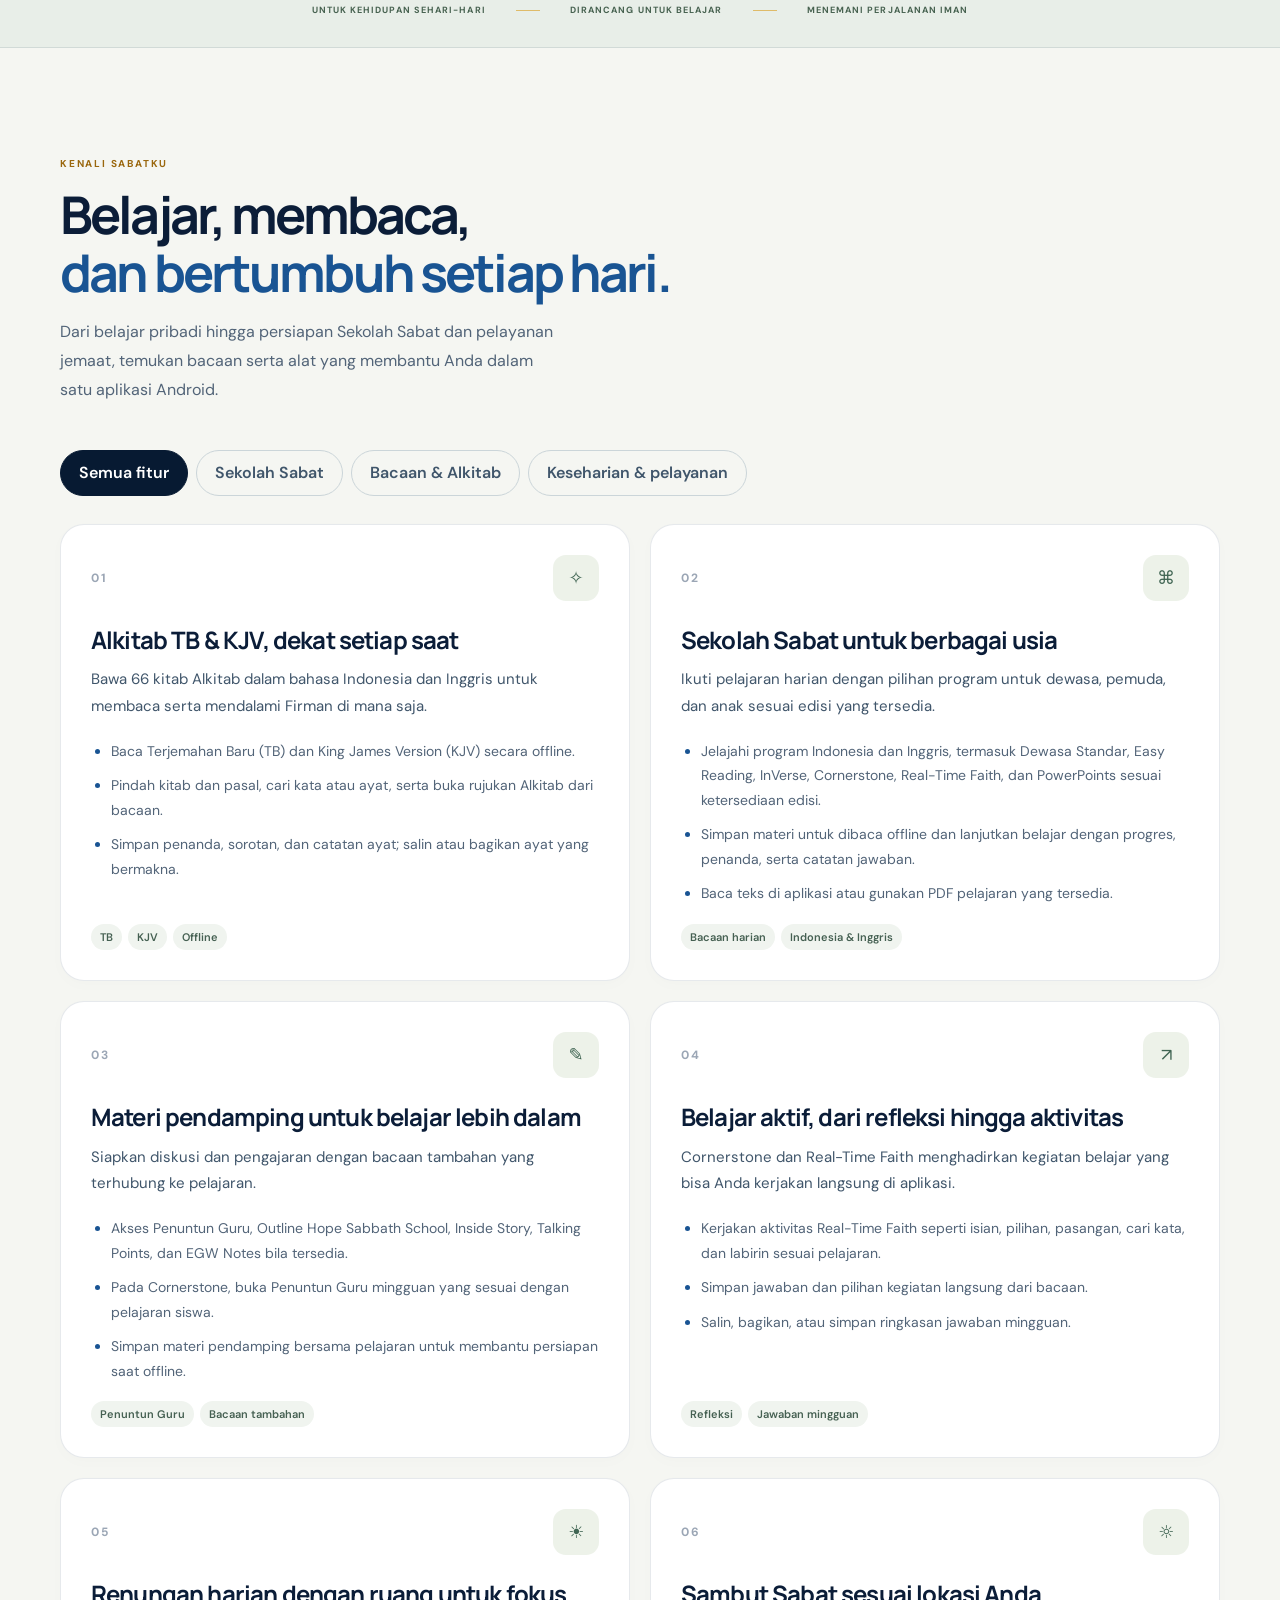
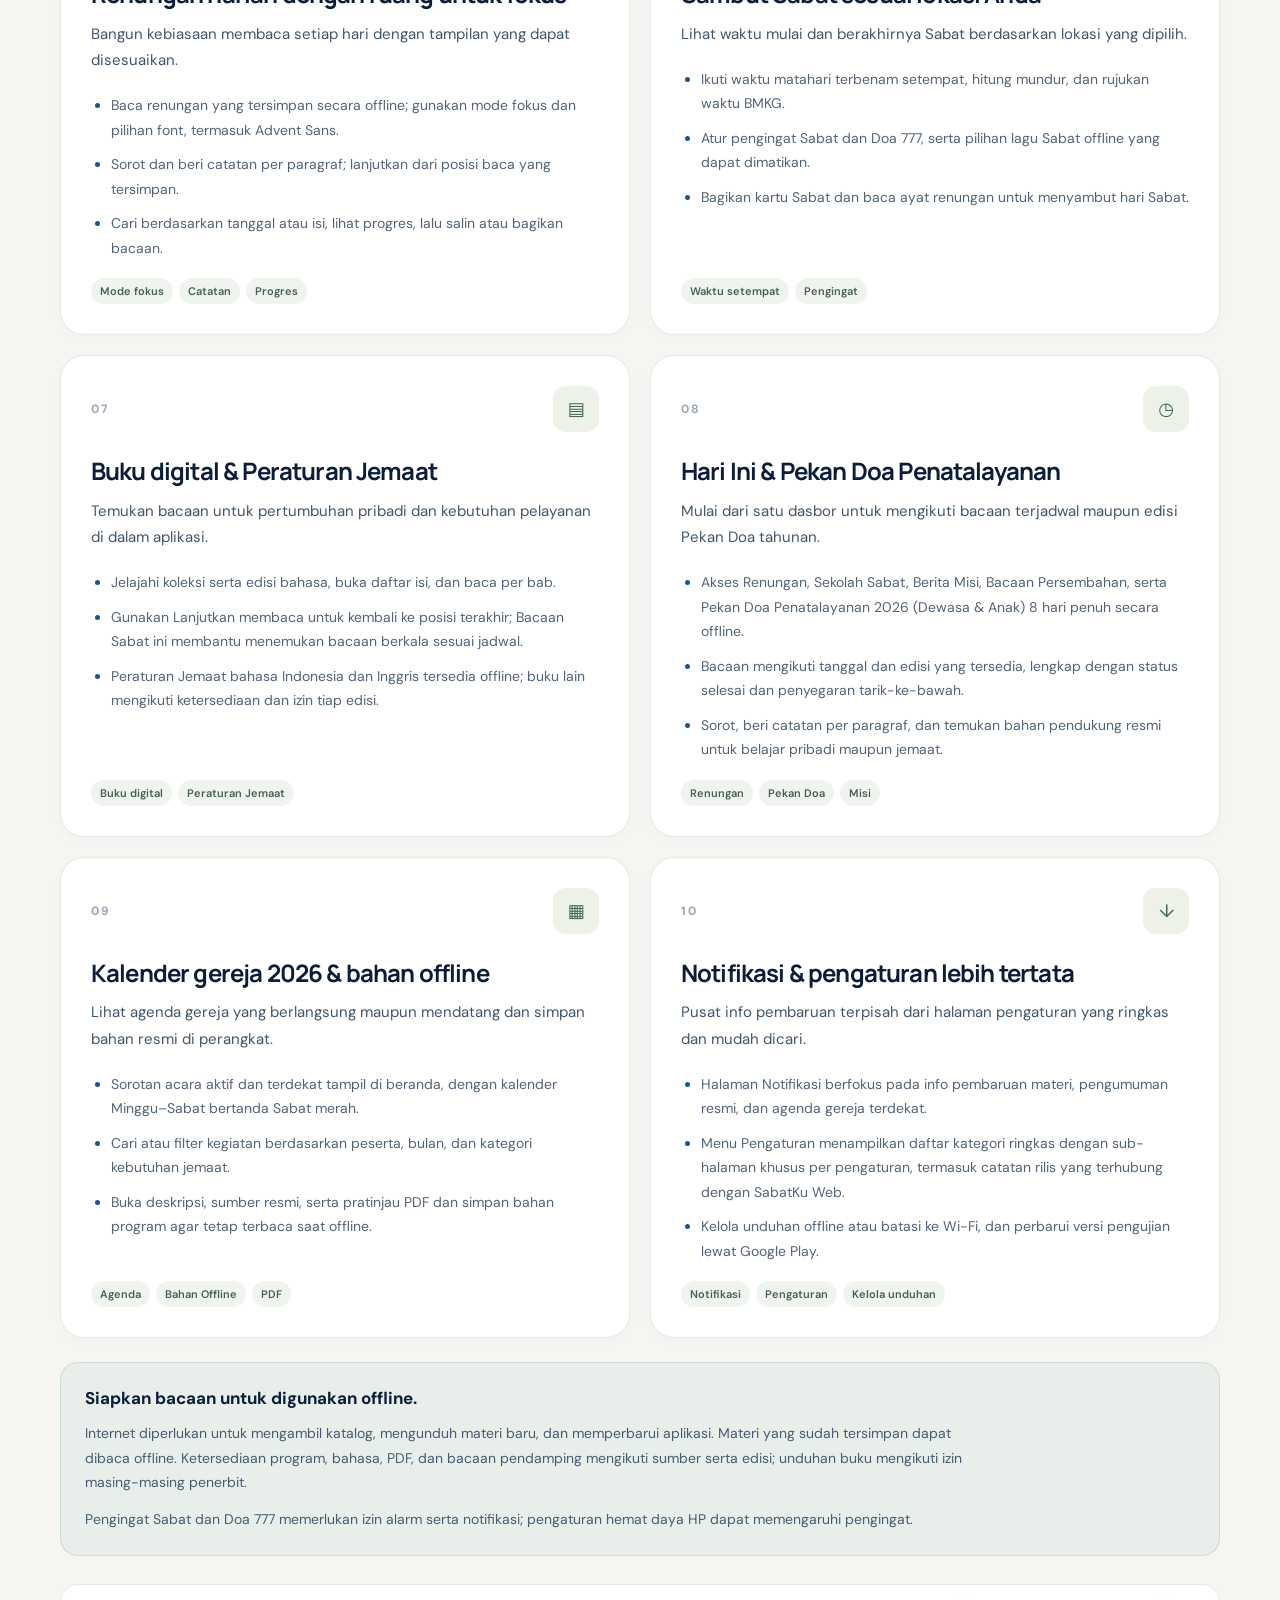
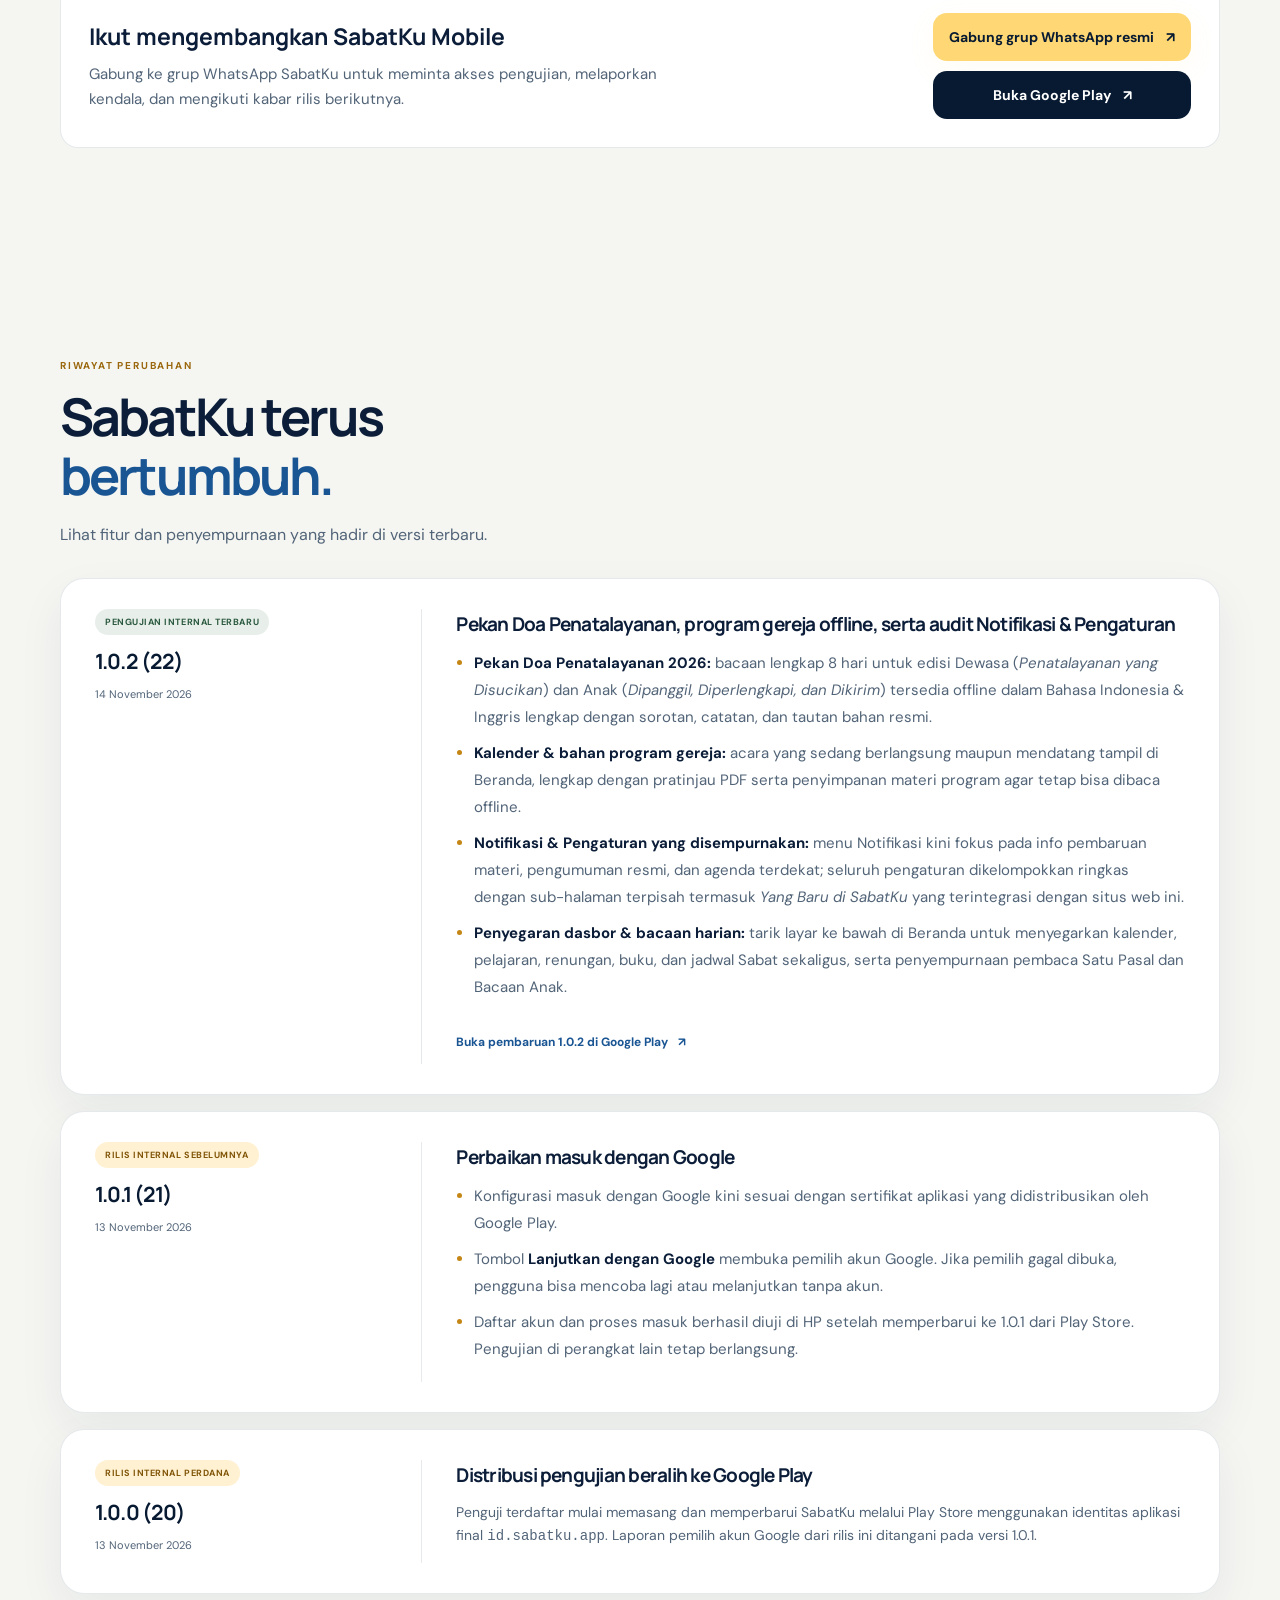
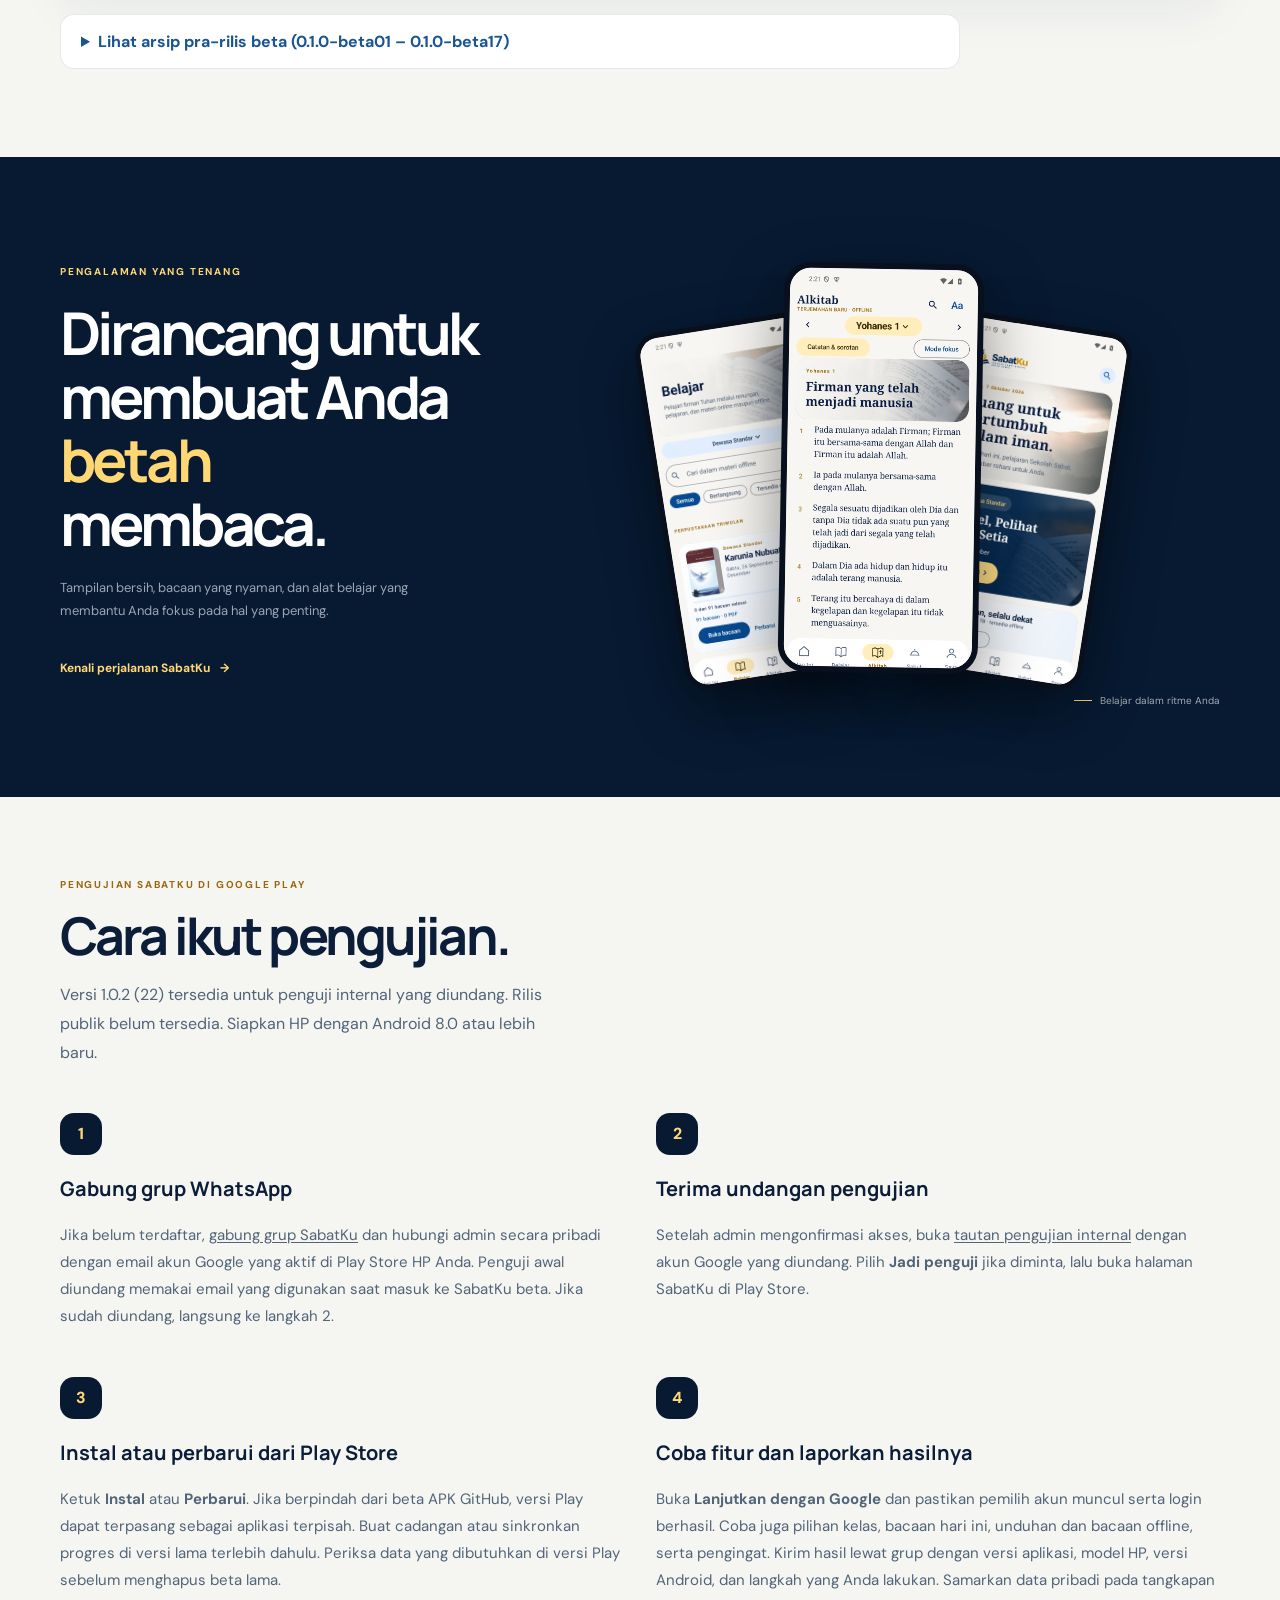
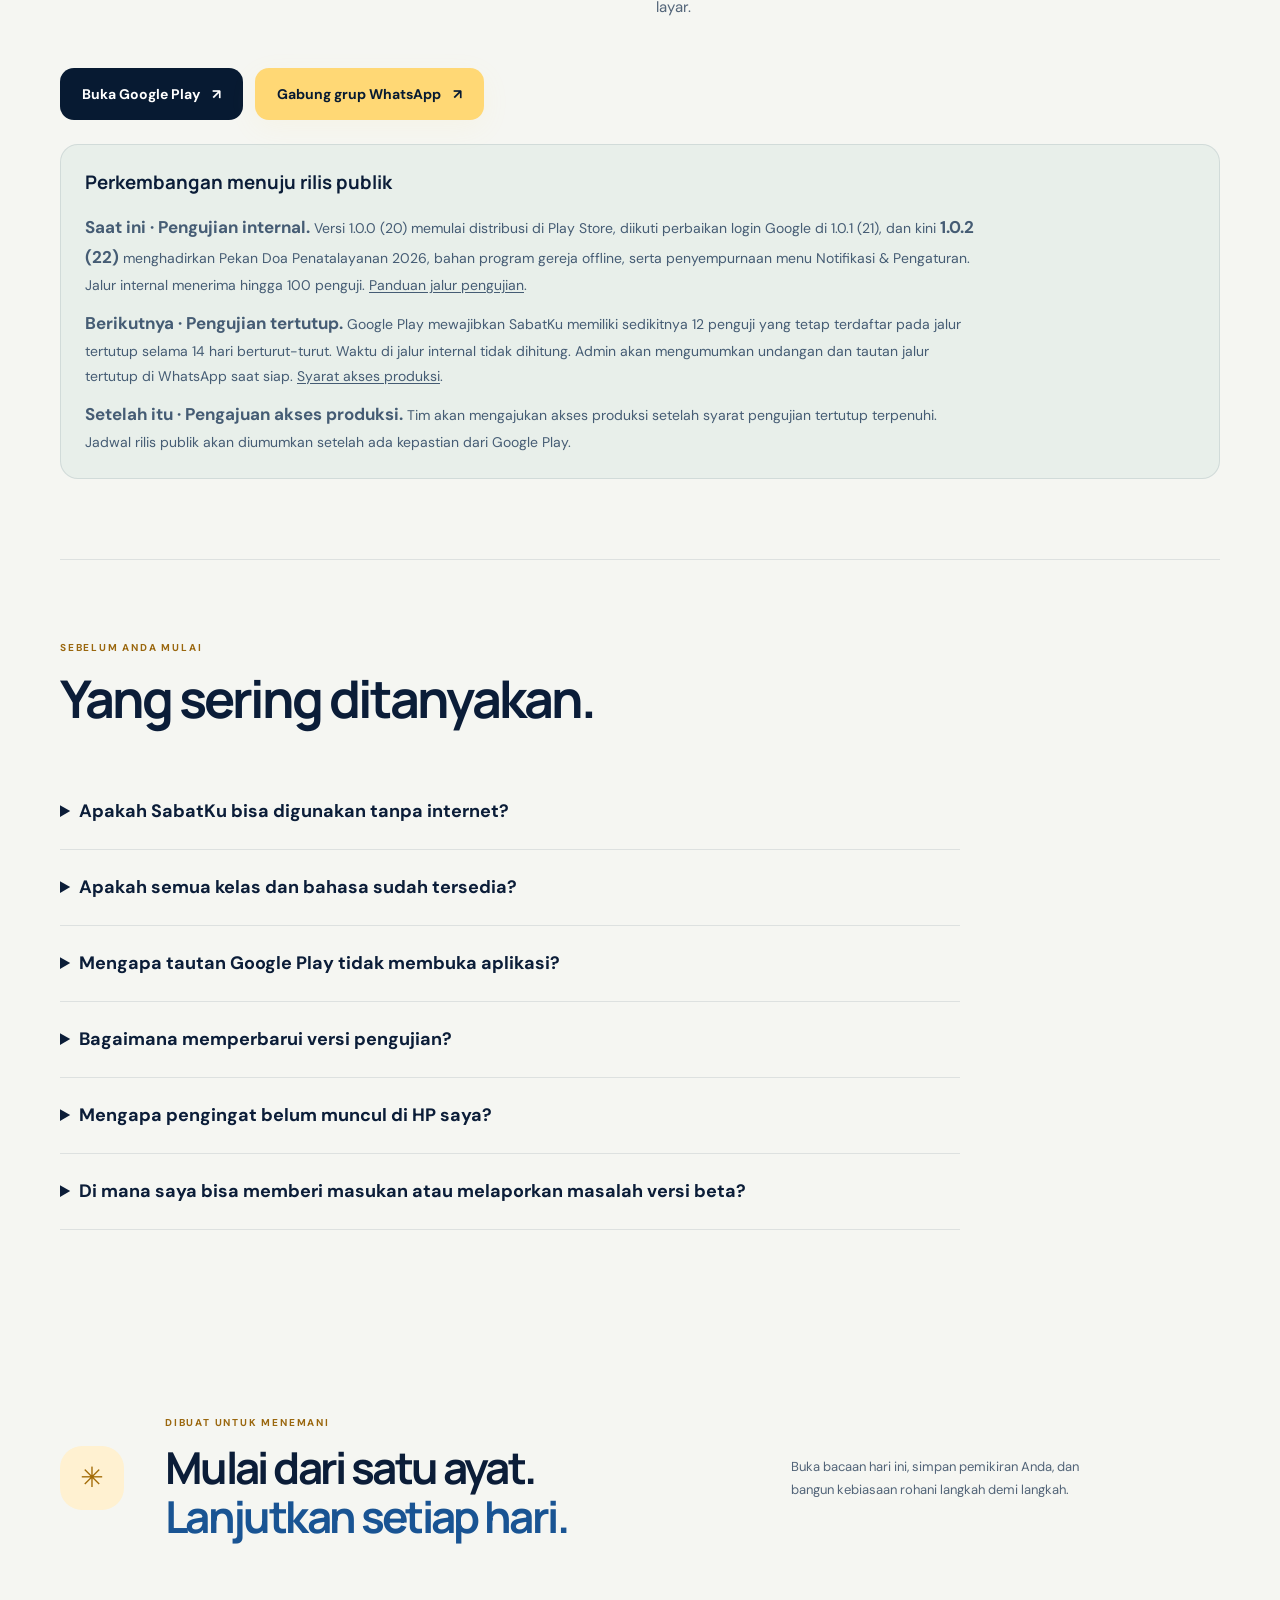
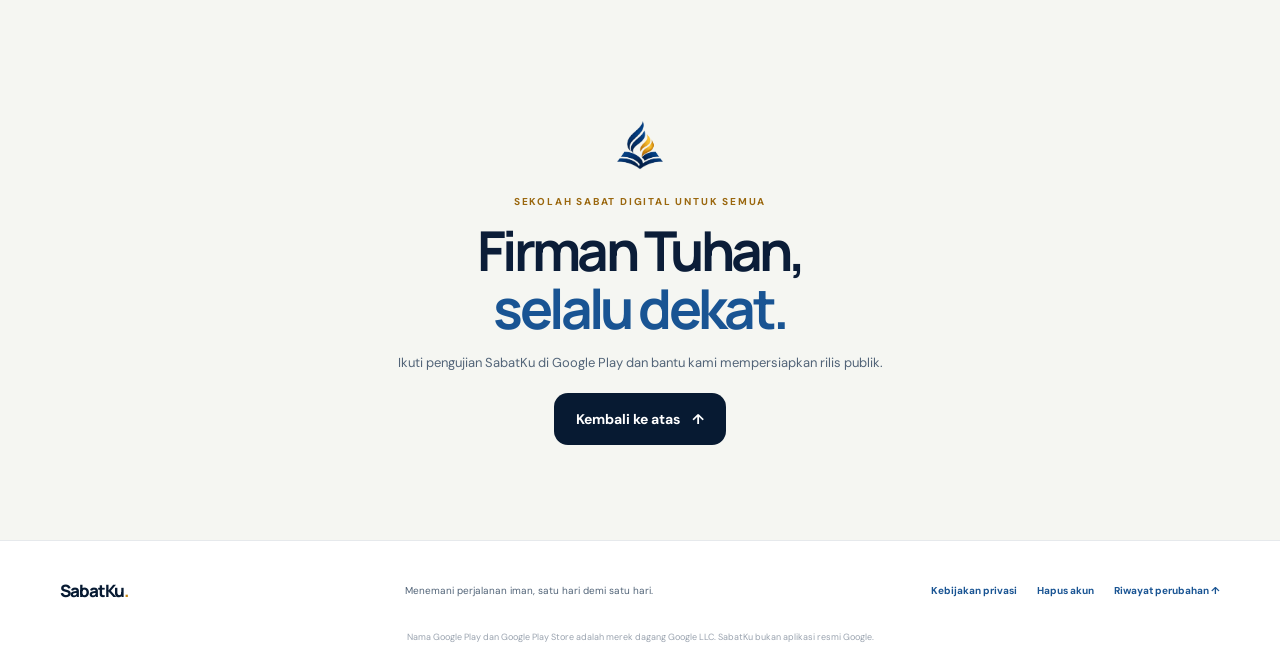
==== commit a9ae0c5d: "Publish release notes and improve the downloads page" ====
--- a/site/index.html
+++ b/site/index.html
@@ -44,7 +44,7 @@
             <a class="button button-gold" id="unduh" href="https://play.google.com/apps/internaltest/4701142475167507661">Buka Google Play <span aria-hidden="true">↗</span></a>
             <a class="button button-quiet" href="#mulai">Cara ikut pengujian <span aria-hidden="true">↓</span></a>
           </div>
-          <p class="release-note"><span class="status-pip"></span> Pengujian internal · versi 1.0.1 (21) · Android 8.0 ke atas</p>
+          <p class="release-note"><span class="status-pip"></span> Pengujian internal · versi 1.0.2 (22) · Android 8.0 ke atas</p>
           <p class="apk-install-note">Sudah diundang? Buka Google Play dengan akun penguji Anda. Penguji baru bisa <a href="https://chat.whatsapp.com/CYcOg6zG38TGZHUkLdnvNw?s=cl&amp;p=a&amp;mlu=4&amp;ilr=4&amp;iam=2" target="_blank" rel="noopener noreferrer">gabung grup WhatsApp SabatKu</a>.</p>
           <div class="hero-proof" aria-label="Fitur utama">
             <span><b>66</b> kitab Alkitab</span><i></i><span><b>TB</b> &amp; <b>KJV</b></span><i></i><span>Bisa offline</span>
@@ -130,24 +130,24 @@
           </article>
           <article class="feature-card" data-category="harian">
             <div class="feature-top"><span class="feature-number">08</span><span class="feature-icon" aria-hidden="true">◷</span></div>
-            <h3>Hari Ini: bacaan sesuai jadwal</h3>
-            <p>Mulai dari satu halaman untuk menemukan bacaan yang relevan dengan hari Anda.</p>
-            <ul class="feature-details"><li>Akses Renungan, Sekolah Sabat, Berita Misi, dan Bacaan Persembahan dari dasbor Hari Ini.</li><li>Bacaan mengikuti tanggal dan edisi yang tersedia, dilengkapi status selesai.</li><li>Temukan bahan untuk belajar pribadi maupun persiapan kegiatan jemaat.</li></ul>
-            <div class="tag-row"><span>Renungan</span><span>Misi</span><span>Persembahan</span></div>
+            <h3>Hari Ini &amp; Pekan Doa Penatalayanan</h3>
+            <p>Mulai dari satu dasbor untuk mengikuti bacaan terjadwal maupun edisi Pekan Doa tahunan.</p>
+            <ul class="feature-details"><li>Akses Renungan, Sekolah Sabat, Berita Misi, Bacaan Persembahan, serta Pekan Doa Penatalayanan 2026 (Dewasa &amp; Anak) 8 hari penuh secara offline.</li><li>Bacaan mengikuti tanggal dan edisi yang tersedia, lengkap dengan status selesai dan penyegaran tarik-ke-bawah.</li><li>Sorot, beri catatan per paragraf, dan temukan bahan pendukung resmi untuk belajar pribadi maupun jemaat.</li></ul>
+            <div class="tag-row"><span>Renungan</span><span>Pekan Doa</span><span>Misi</span></div>
           </article>
           <article class="feature-card" data-category="harian">
             <div class="feature-top"><span class="feature-number">09</span><span class="feature-icon" aria-hidden="true">▦</span></div>
-            <h3>Kalender gereja 2026</h3>
-            <p>Lihat agenda gereja dan persiapkan kegiatan dengan informasi yang mudah ditemukan.</p>
-            <ul class="feature-details"><li>Kalender menggunakan urutan Minggu–Sabat, dengan penanda Sabat berwarna merah.</li><li>Cari atau filter kegiatan untuk menemukan agenda yang dibutuhkan.</li><li>Buka deskripsi, sasaran peserta, sumber resmi, serta gambar dan materi jika tersedia.</li></ul>
-            <div class="tag-row"><span>Agenda</span><span>Pencarian</span><span>Detail kegiatan</span></div>
+            <h3>Kalender gereja 2026 &amp; bahan offline</h3>
+            <p>Lihat agenda gereja yang berlangsung maupun mendatang dan simpan bahan resmi di perangkat.</p>
+            <ul class="feature-details"><li>Sorotan acara aktif dan terdekat tampil di beranda, dengan kalender Minggu–Sabat bertanda Sabat merah.</li><li>Cari atau filter kegiatan berdasarkan peserta, bulan, dan kategori kebutuhan jemaat.</li><li>Buka deskripsi, sumber resmi, serta pratinjau PDF dan simpan bahan program agar tetap terbaca saat offline.</li></ul>
+            <div class="tag-row"><span>Agenda</span><span>Bahan Offline</span><span>PDF</span></div>
           </article>
           <article class="feature-card" data-category="harian">
             <div class="feature-top"><span class="feature-number">10</span><span class="feature-icon" aria-hidden="true">↓</span></div>
-            <h3>Unduhan & pembaruan lebih praktis</h3>
-            <p>Siapkan bacaan sebelum bepergian dan perbarui aplikasi melalui Google Play.</p>
-            <ul class="feature-details"><li>Lihat status unduhan, batalkan bila perlu, atau batasi unduhan baru ke Wi-Fi.</li><li>Perbarui edisi Sekolah Sabat secara bertahap: pelajaran yang tidak berubah tetap tersimpan, sementara bagian yang berubah diperbarui.</li><li>Ikuti pembaruan materi melalui aplikasi. Untuk pembaruan versi pengujian, buka halaman SabatKu di Google Play.</li></ul>
-            <div class="tag-row"><span>Kelola unduhan</span><span>Pembaruan materi</span></div>
+            <h3>Notifikasi &amp; pengaturan lebih tertata</h3>
+            <p>Pusat info pembaruan terpisah dari halaman pengaturan yang ringkas dan mudah dicari.</p>
+            <ul class="feature-details"><li>Halaman Notifikasi berfokus pada info pembaruan materi, pengumuman resmi, dan agenda gereja terdekat.</li><li>Menu Pengaturan menampilkan daftar kategori ringkas dengan sub-halaman khusus per pengaturan, termasuk catatan rilis yang terhubung dengan SabatKu Web.</li><li>Kelola unduhan offline atau batasi ke Wi-Fi, dan perbarui versi pengujian lewat Google Play.</li></ul>
+            <div class="tag-row"><span>Notifikasi</span><span>Pengaturan</span><span>Kelola unduhan</span></div>
           </article>
         </div>
         <aside class="feature-availability" aria-label="Ketersediaan materi">
@@ -170,8 +170,21 @@
           <h2>SabatKu terus<br /><span>bertumbuh.</span></h2>
           <p>Lihat fitur dan penyempurnaan yang hadir di versi terbaru.</p>
         </div>
-        <article class="changelog-card">
-          <div class="changelog-meta"><span class="release-pill">Pengujian internal aktif</span><strong>1.0.1 (21)</strong><time datetime="2026-11-13">13 November 2026</time></div>
+        <article class="changelog-card" data-version-code="22">
+          <div class="changelog-meta"><span class="release-pill release-pill-latest">Pengujian internal terbaru</span><strong>1.0.2 (22)</strong><time datetime="2026-11-14">14 November 2026</time></div>
+          <div class="changelog-content">
+            <h3>Pekan Doa Penatalayanan, program gereja offline, serta audit Notifikasi &amp; Pengaturan</h3>
+            <ul>
+              <li><strong>Pekan Doa Penatalayanan 2026:</strong> bacaan lengkap 8 hari untuk edisi Dewasa (<em>Penatalayanan yang Disucikan</em>) dan Anak (<em>Dipanggil, Diperlengkapi, dan Dikirim</em>) tersedia offline dalam Bahasa Indonesia &amp; Inggris lengkap dengan sorotan, catatan, dan tautan bahan resmi.</li>
+              <li><strong>Kalender &amp; bahan program gereja:</strong> acara yang sedang berlangsung maupun mendatang tampil di Beranda, lengkap dengan pratinjau PDF serta penyimpanan materi program agar tetap bisa dibaca offline.</li>
+              <li><strong>Notifikasi &amp; Pengaturan yang disempurnakan:</strong> menu Notifikasi kini fokus pada info pembaruan materi, pengumuman resmi, dan agenda terdekat; seluruh pengaturan dikelompokkan ringkas dengan sub-halaman terpisah termasuk <em>Yang Baru di SabatKu</em> yang terintegrasi dengan situs web ini.</li>
+              <li><strong>Penyegaran dasbor &amp; bacaan harian:</strong> tarik layar ke bawah di Beranda untuk menyegarkan kalender, pelajaran, renungan, buku, dan jadwal Sabat sekaligus, serta penyempurnaan pembaca Satu Pasal dan Bacaan Anak.</li>
+            </ul>
+            <a class="text-link" href="https://play.google.com/apps/internaltest/4701142475167507661">Buka pembaruan 1.0.2 di Google Play <span aria-hidden="true">↗</span></a>
+          </div>
+        </article>
+        <article class="changelog-card" data-version-code="21">
+          <div class="changelog-meta"><span class="release-pill">Rilis internal sebelumnya</span><strong>1.0.1 (21)</strong><time datetime="2026-11-13">13 November 2026</time></div>
           <div class="changelog-content">
             <h3>Perbaikan masuk dengan Google</h3>
             <ul>
@@ -179,16 +192,16 @@
               <li>Tombol <strong>Lanjutkan dengan Google</strong> membuka pemilih akun Google. Jika pemilih gagal dibuka, pengguna bisa mencoba lagi atau melanjutkan tanpa akun.</li>
               <li>Daftar akun dan proses masuk berhasil diuji di HP setelah memperbarui ke 1.0.1 dari Play Store. Pengujian di perangkat lain tetap berlangsung.</li>
             </ul>
-            <a class="text-link" href="https://play.google.com/apps/internaltest/4701142475167507661">Buka pembaruan di Google Play <span aria-hidden="true">↗</span></a>
-          </div>
-        </article>
-        <article class="changelog-card">
-          <div class="changelog-meta"><span class="release-pill">Rilis internal pertama</span><strong>1.0.0 (20)</strong><time datetime="2026-11-13">13 November 2026</time></div>
+          </div>
+        </article>
+        <article class="changelog-card" data-version-code="20">
+          <div class="changelog-meta"><span class="release-pill">Rilis internal perdana</span><strong>1.0.0 (20)</strong><time datetime="2026-11-13">13 November 2026</time></div>
           <div class="changelog-content">
             <h3>Distribusi pengujian beralih ke Google Play</h3>
-            <p>Penguji terdaftar mulai memasang dan memperbarui SabatKu melalui Play Store. Laporan pemilih akun Google dari rilis ini ditangani pada versi 1.0.1.</p>
-          </div>
-        </article>
+            <p>Penguji terdaftar mulai memasang dan memperbarui SabatKu melalui Play Store menggunakan identitas aplikasi final <code>id.sabatku.app</code>. Laporan pemilih akun Google dari rilis ini ditangani pada versi 1.0.1.</p>
+          </div>
+        </article>
+        <details class="release-archive"><summary>Lihat arsip pra-rilis beta (0.1.0-beta01 – 0.1.0-beta17)</summary>
         <article class="changelog-card">
           <div class="changelog-meta"><span class="release-pill">Arsip beta GitHub</span><strong>0.1.0-beta17</strong><time datetime="2026-11-09">9 November 2026</time></div>
           <div class="changelog-content">
@@ -271,7 +284,6 @@
             <a class="text-link" href="https://github.com/AiWerek-Tech/sabatku-web/releases/tag/v0.1.0-beta13">Lihat catatan beta13 <span aria-hidden="true">→</span></a>
           </div>
         </article>
-        <details class="release-archive"><summary>Lihat rilis sebelumnya</summary>
         <article class="changelog-card">
           <div class="changelog-meta">
             <span class="release-pill">Rilis beta sebelumnya</span>
@@ -391,7 +403,7 @@
         <div class="section-heading">
           <p class="eyebrow eyebrow-dark">PENGUJIAN SABATKU DI GOOGLE PLAY</p>
           <h2 id="start-title">Cara ikut pengujian.</h2>
-          <p>Versi 1.0.1 (21) tersedia untuk penguji internal yang diundang. Rilis publik belum tersedia. Siapkan HP dengan Android 8.0 atau lebih baru.</p>
+          <p>Versi 1.0.2 (22) tersedia untuk penguji internal yang diundang. Rilis publik belum tersedia. Siapkan HP dengan Android 8.0 atau lebih baru.</p>
         </div>
         <ol class="start-steps">
           <li><span>1</span><div><h3>Gabung grup WhatsApp</h3><p>Jika belum terdaftar, <a href="https://chat.whatsapp.com/CYcOg6zG38TGZHUkLdnvNw?s=cl&amp;p=a&amp;mlu=4&amp;ilr=4&amp;iam=2" target="_blank" rel="noopener noreferrer">gabung grup SabatKu</a> dan hubungi admin secara pribadi dengan email akun Google yang aktif di Play Store HP Anda. Penguji awal diundang memakai email yang digunakan saat masuk ke SabatKu beta. Jika sudah diundang, langsung ke langkah 2.</p></div></li>
@@ -405,7 +417,7 @@
         </div>
         <aside class="feature-availability" aria-labelledby="testing-status">
           <h3 id="testing-status">Perkembangan menuju rilis publik</h3>
-          <p><strong>Saat ini · Pengujian internal.</strong> Versi 1.0.0 (20) memulai distribusi di Play Store. Versi 1.0.1 (21) sudah tersedia dan login Google telah berhasil pada satu HP. Jalur internal menerima hingga 100 penguji. <a href="https://support.google.com/googleplay/android-developer/answer/9845334?hl=id">Panduan jalur pengujian</a>.</p>
+          <p><strong>Saat ini · Pengujian internal.</strong> Versi 1.0.0 (20) memulai distribusi di Play Store, diikuti perbaikan login Google di 1.0.1 (21), dan kini <strong>1.0.2 (22)</strong> menghadirkan Pekan Doa Penatalayanan 2026, bahan program gereja offline, serta penyempurnaan menu Notifikasi &amp; Pengaturan. Jalur internal menerima hingga 100 penguji. <a href="https://support.google.com/googleplay/android-developer/answer/9845334?hl=id">Panduan jalur pengujian</a>.</p>
           <p><strong>Berikutnya · Pengujian tertutup.</strong> Google Play mewajibkan SabatKu memiliki sedikitnya 12 penguji yang tetap terdaftar pada jalur tertutup selama 14 hari berturut-turut. Waktu di jalur internal tidak dihitung. Admin akan mengumumkan undangan dan tautan jalur tertutup di WhatsApp saat siap. <a href="https://support.google.com/googleplay/android-developer/answer/14151465?hl=id">Syarat akses produksi</a>.</p>
           <p><strong>Setelah itu · Pengajuan akses produksi.</strong> Tim akan mengajukan akses produksi setelah syarat pengujian tertutup terpenuhi. Jadwal rilis publik akan diumumkan setelah ada kepastian dari Google Play.</p>
         </aside>
@@ -448,6 +460,6 @@
       </div>
       <p class="footer-note">Nama Google Play dan Google Play Store adalah merek dagang Google LLC. SabatKu bukan aplikasi resmi Google.</p>
     </footer>
-  <a class="mobile-download" href="https://play.google.com/apps/internaltest/4701142475167507661"><span><strong>SabatKu 1.0.1</strong><small>Pengujian internal · Android 8.0+</small></span><b>Google Play ↗</b></a>
+  <a class="mobile-download" href="https://play.google.com/apps/internaltest/4701142475167507661"><span><strong>SabatKu 1.0.2</strong><small>Pengujian internal · Android 8.0+</small></span><b>Google Play ↗</b></a>
   </body>
 </html>
--- a/site/styles.css
+++ b/site/styles.css
@@ -411,6 +411,8 @@
 .feature-grid-detailed .tag-row span { background:#f0f4ef; color:#456052; }
 .feature-availability { background:#e8efea; }
 .changelog-card { max-width:none; border-radius:24px; }
+.changelog-card + .changelog-card { margin-top:16px; }
+.release-pill-latest { background:#e8efea; color:#2b593f; }
 .changelog-content ul { font-size:15px; line-height:1.8; }
 .start-section,.faq-section { padding-block:80px; }
 .start-section { border-bottom:1px solid var(--line); }
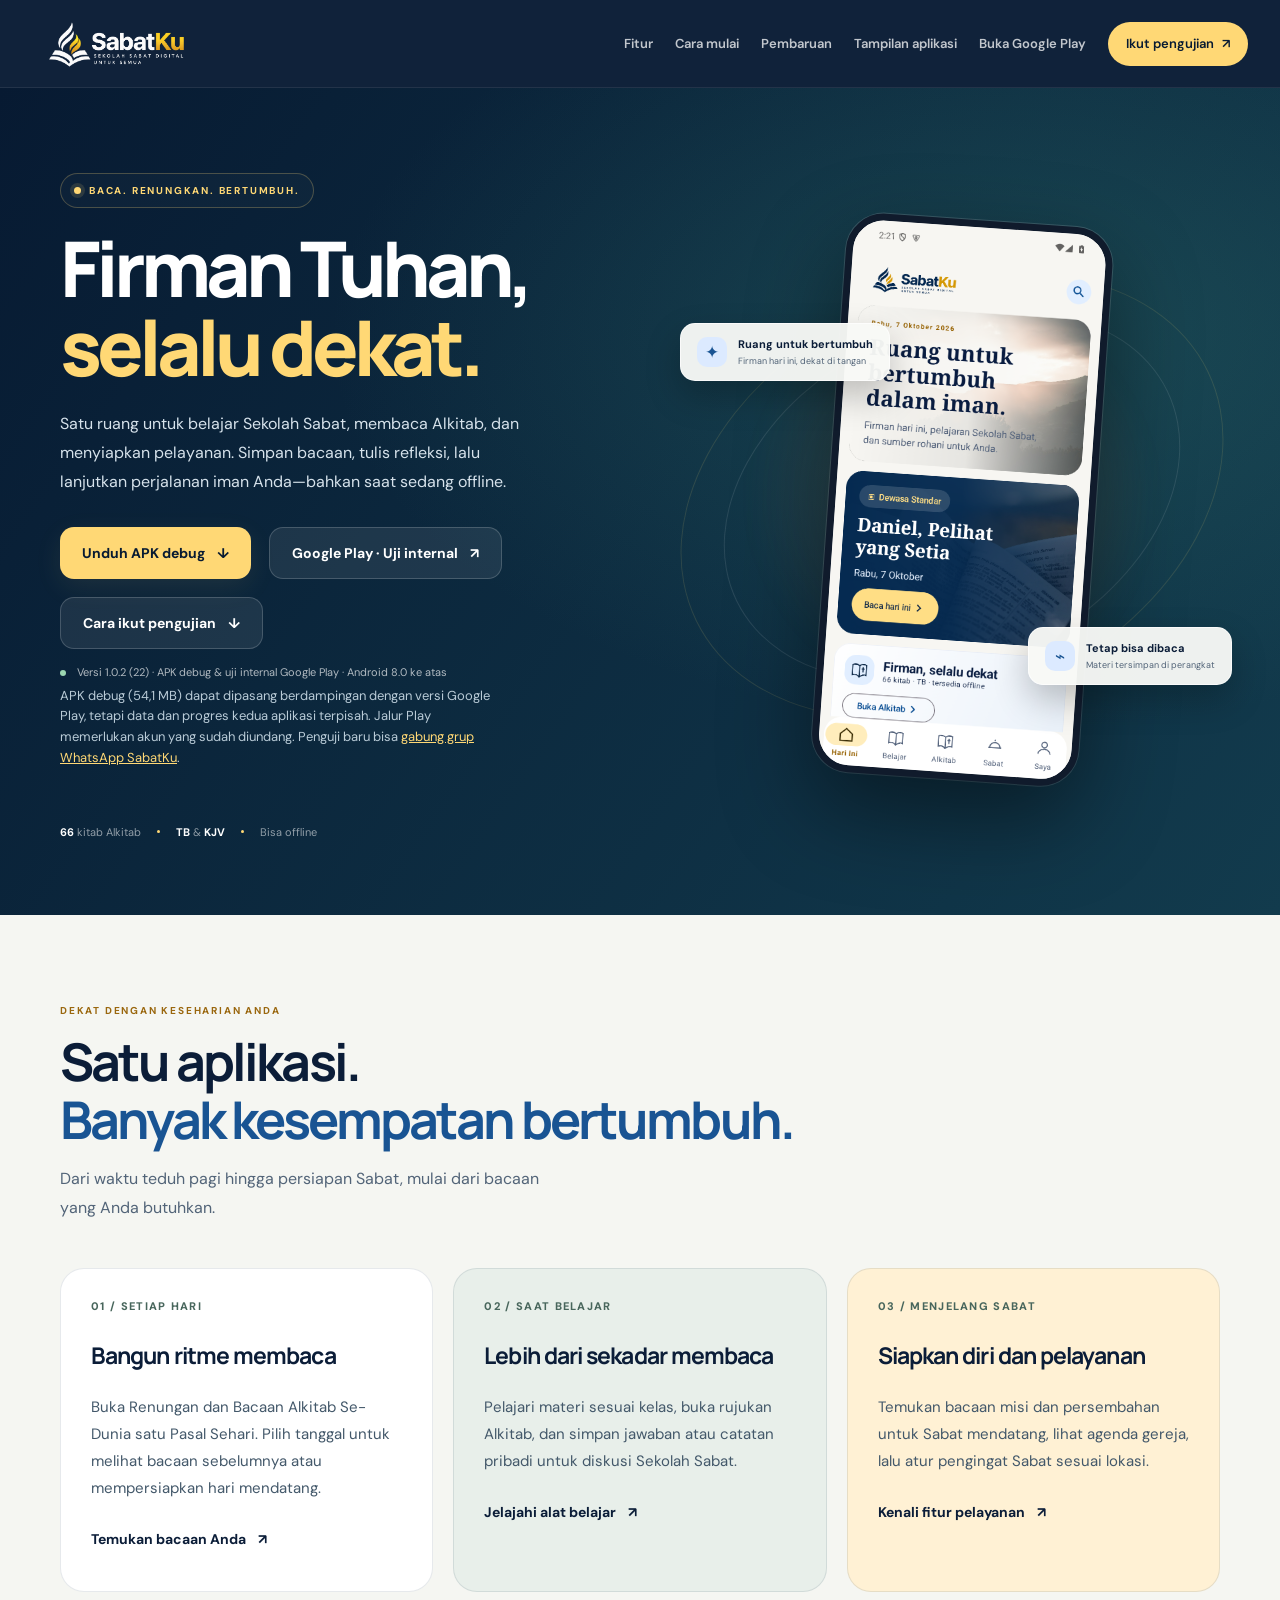
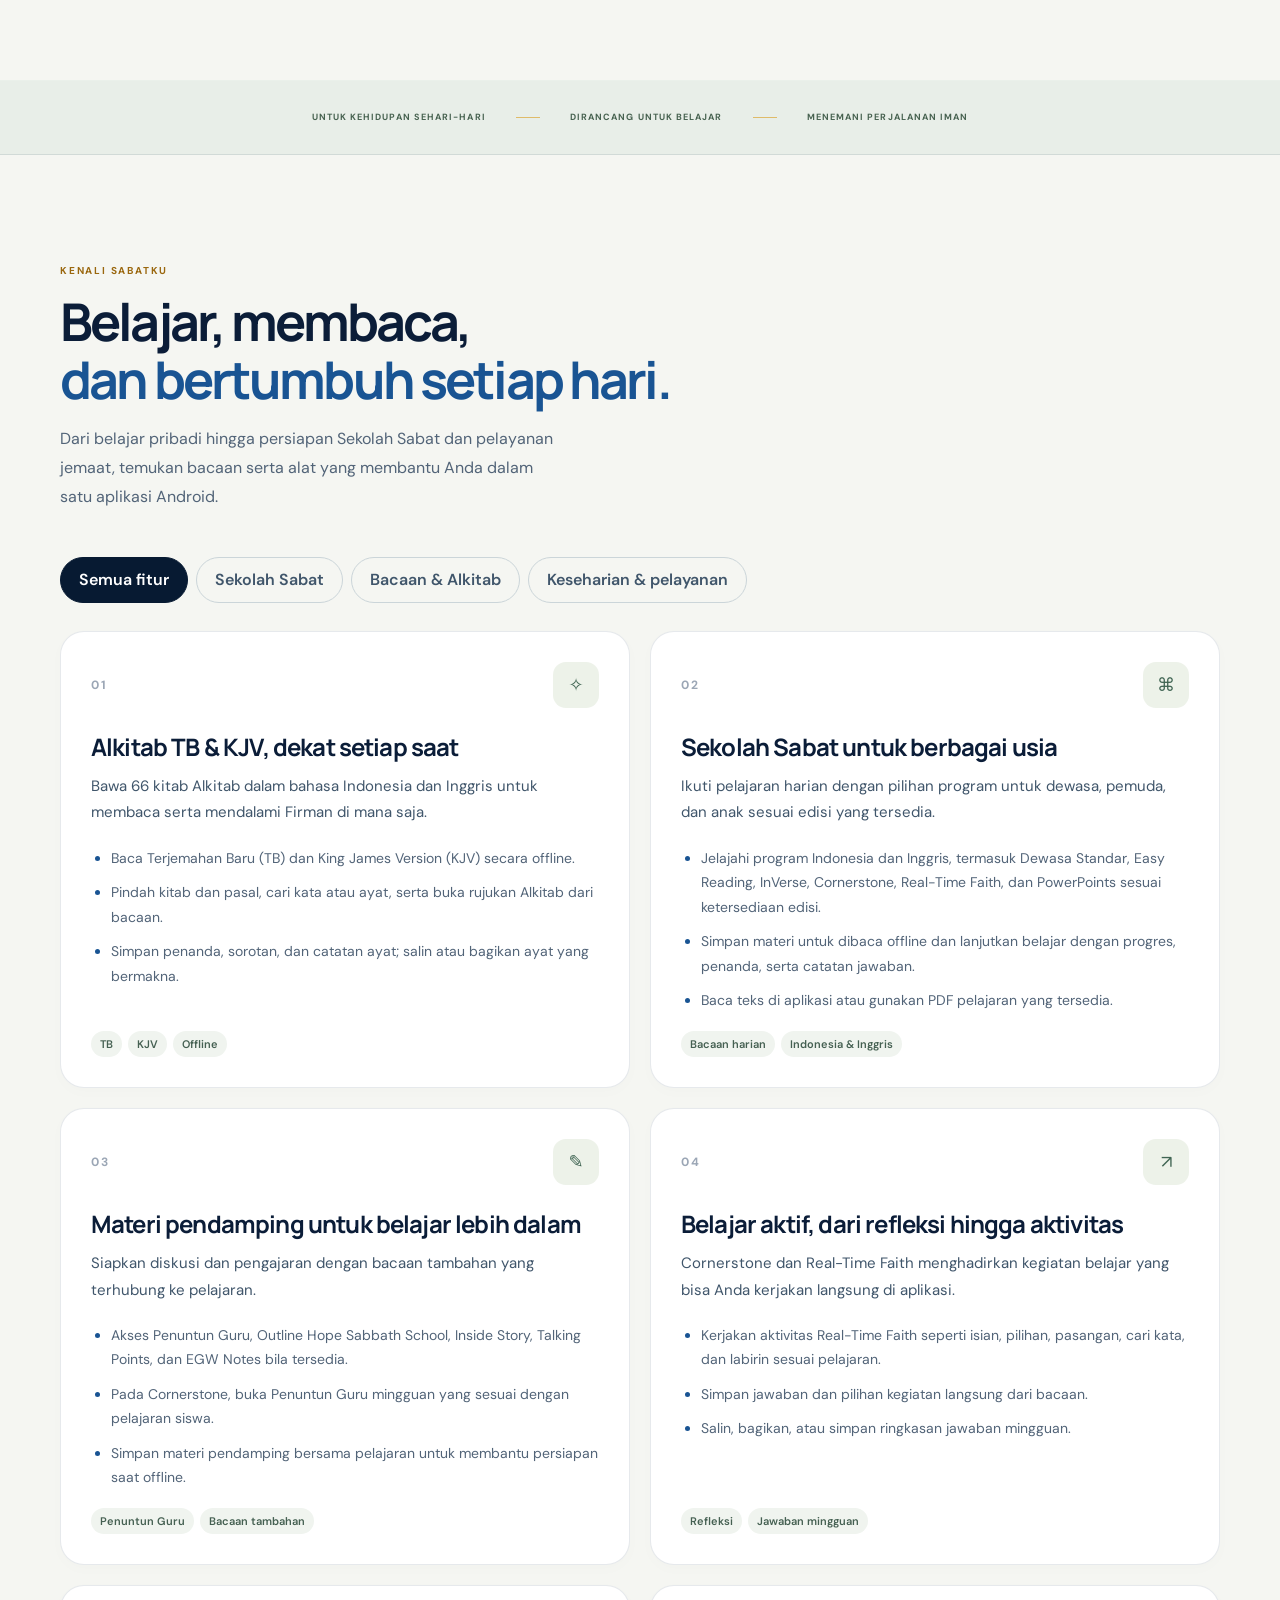
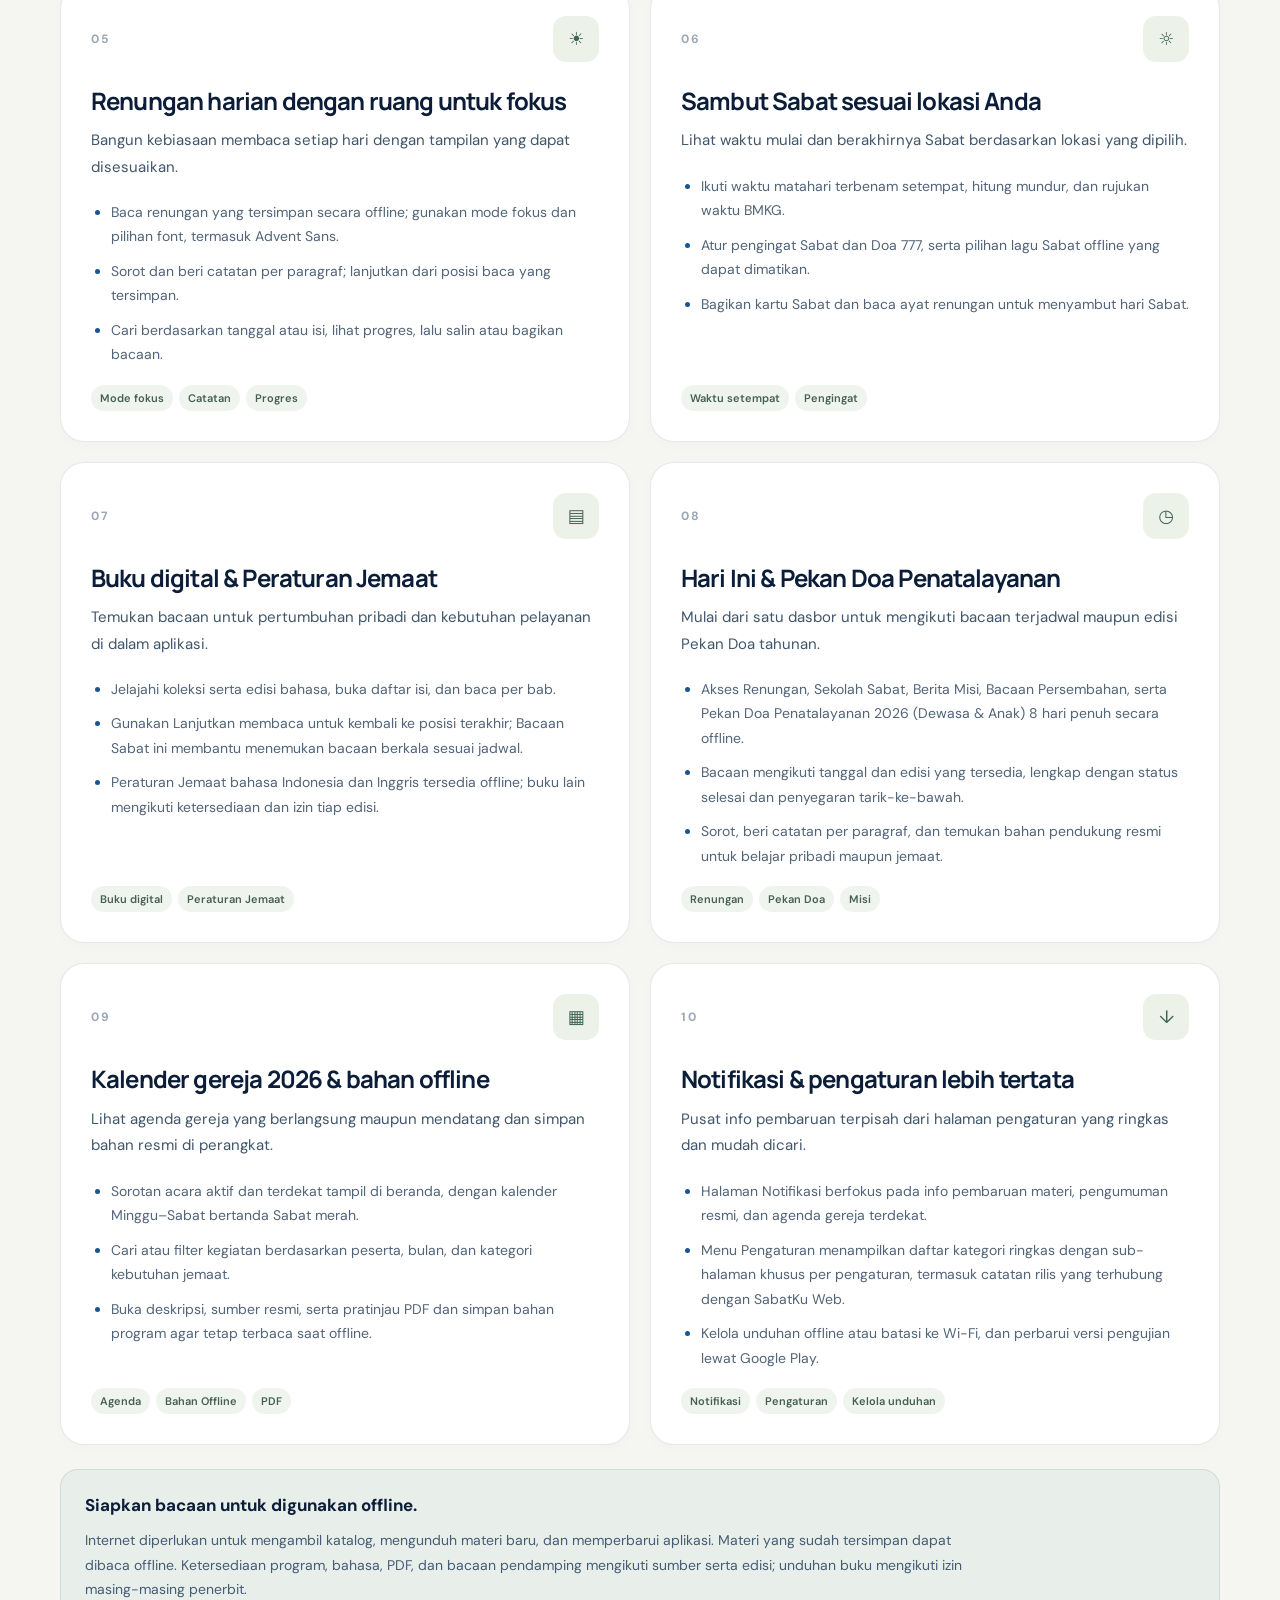
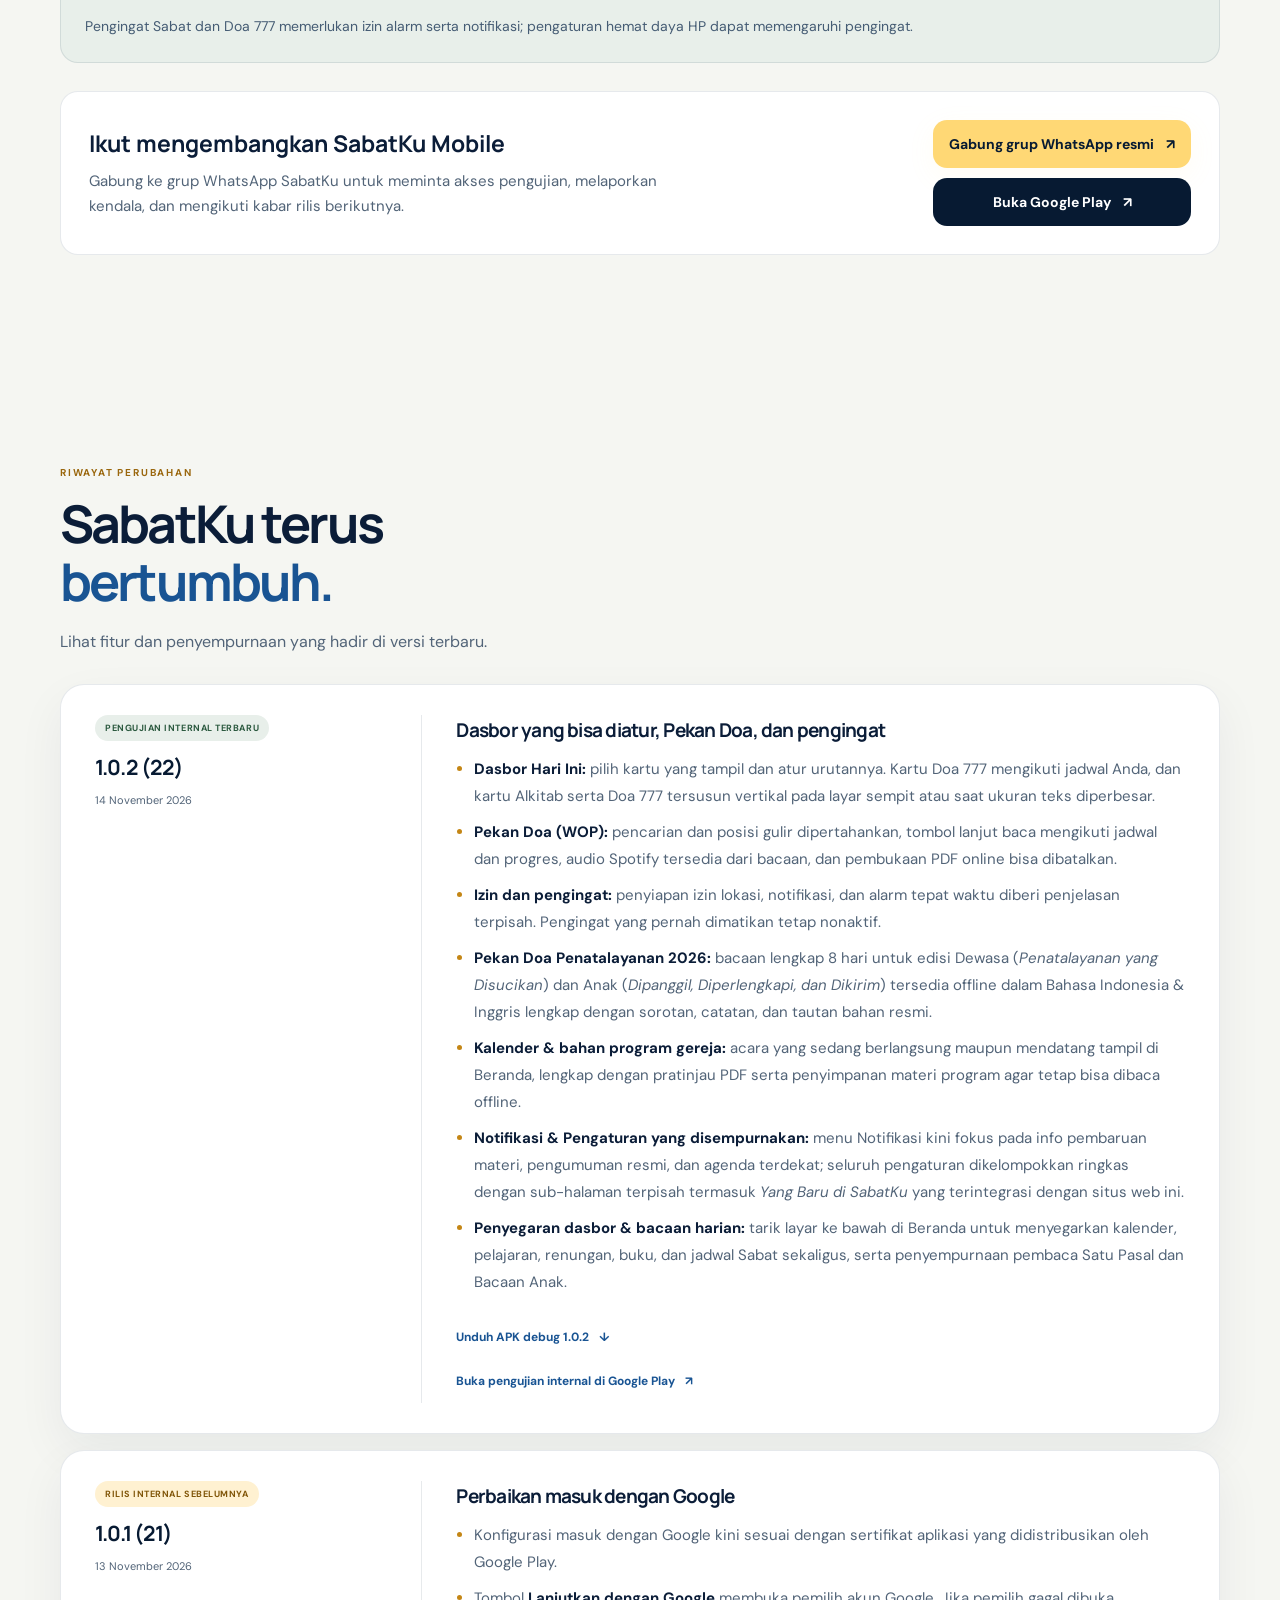
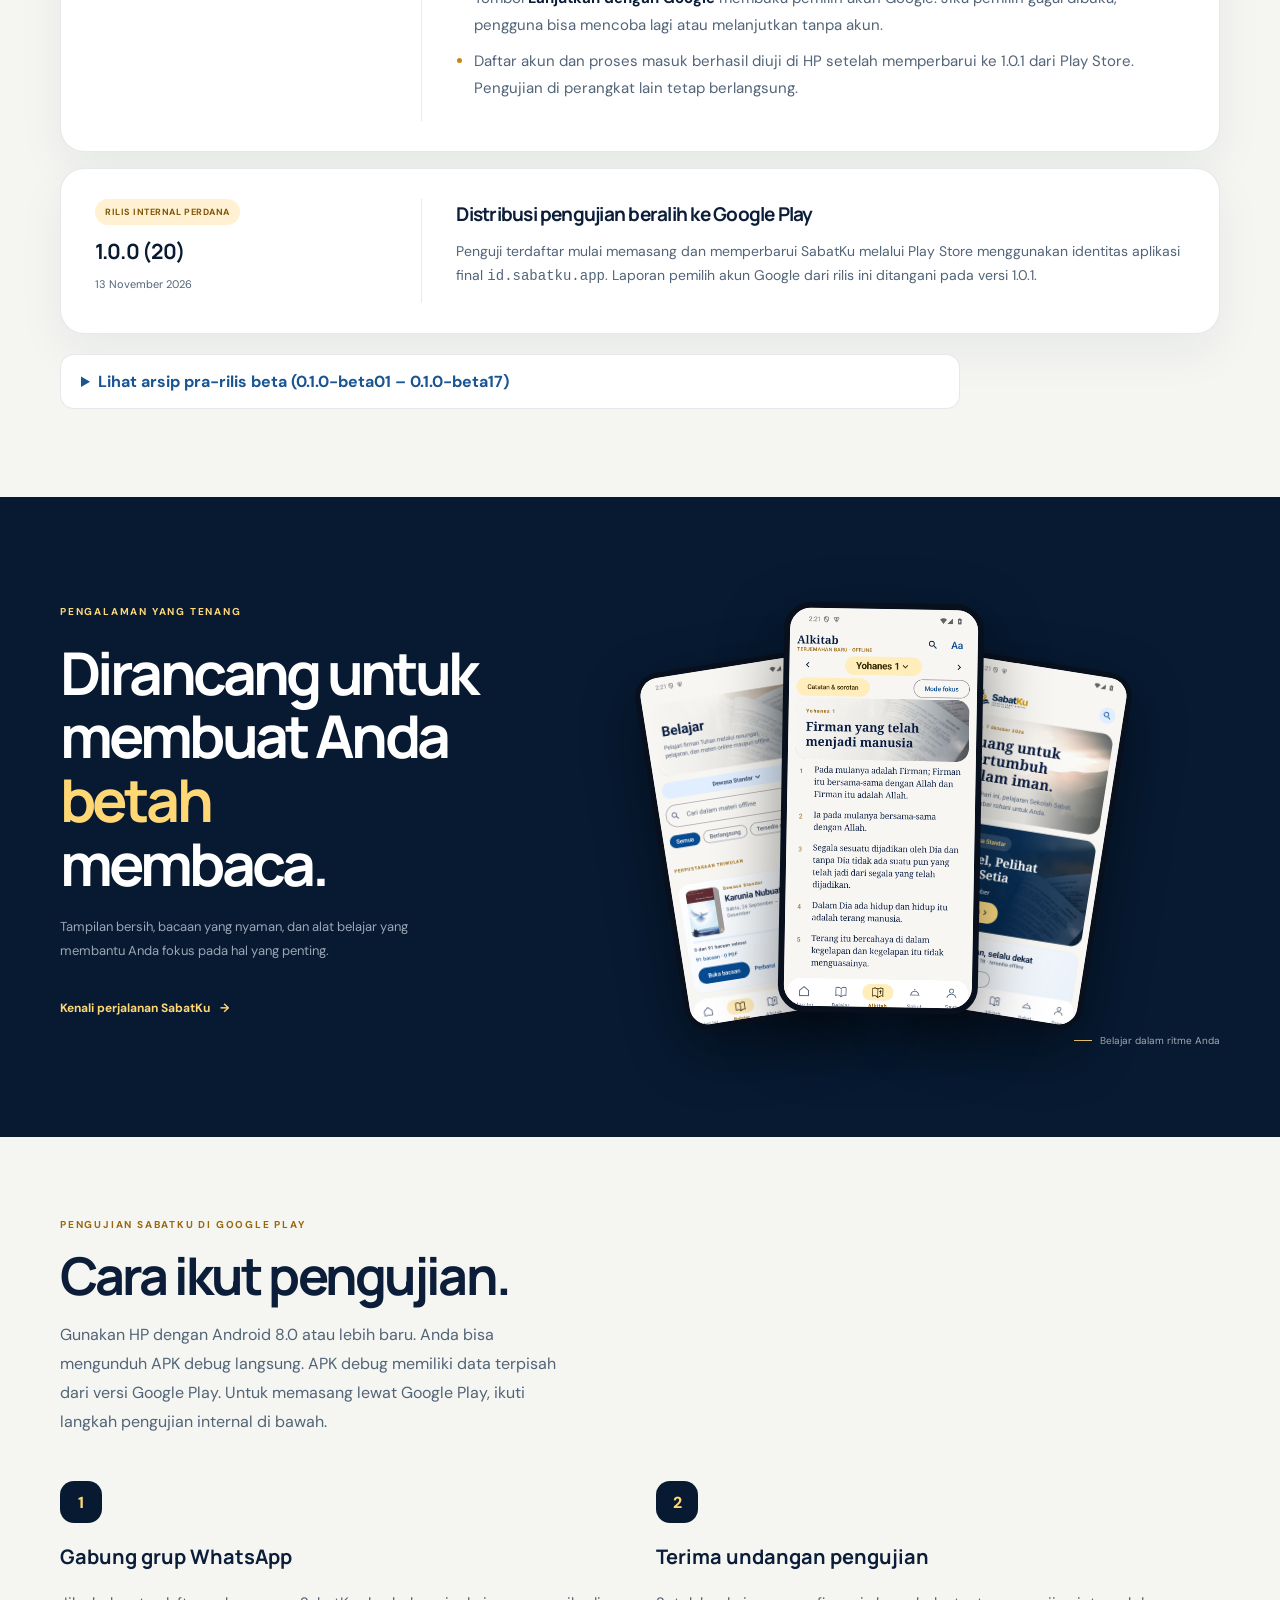
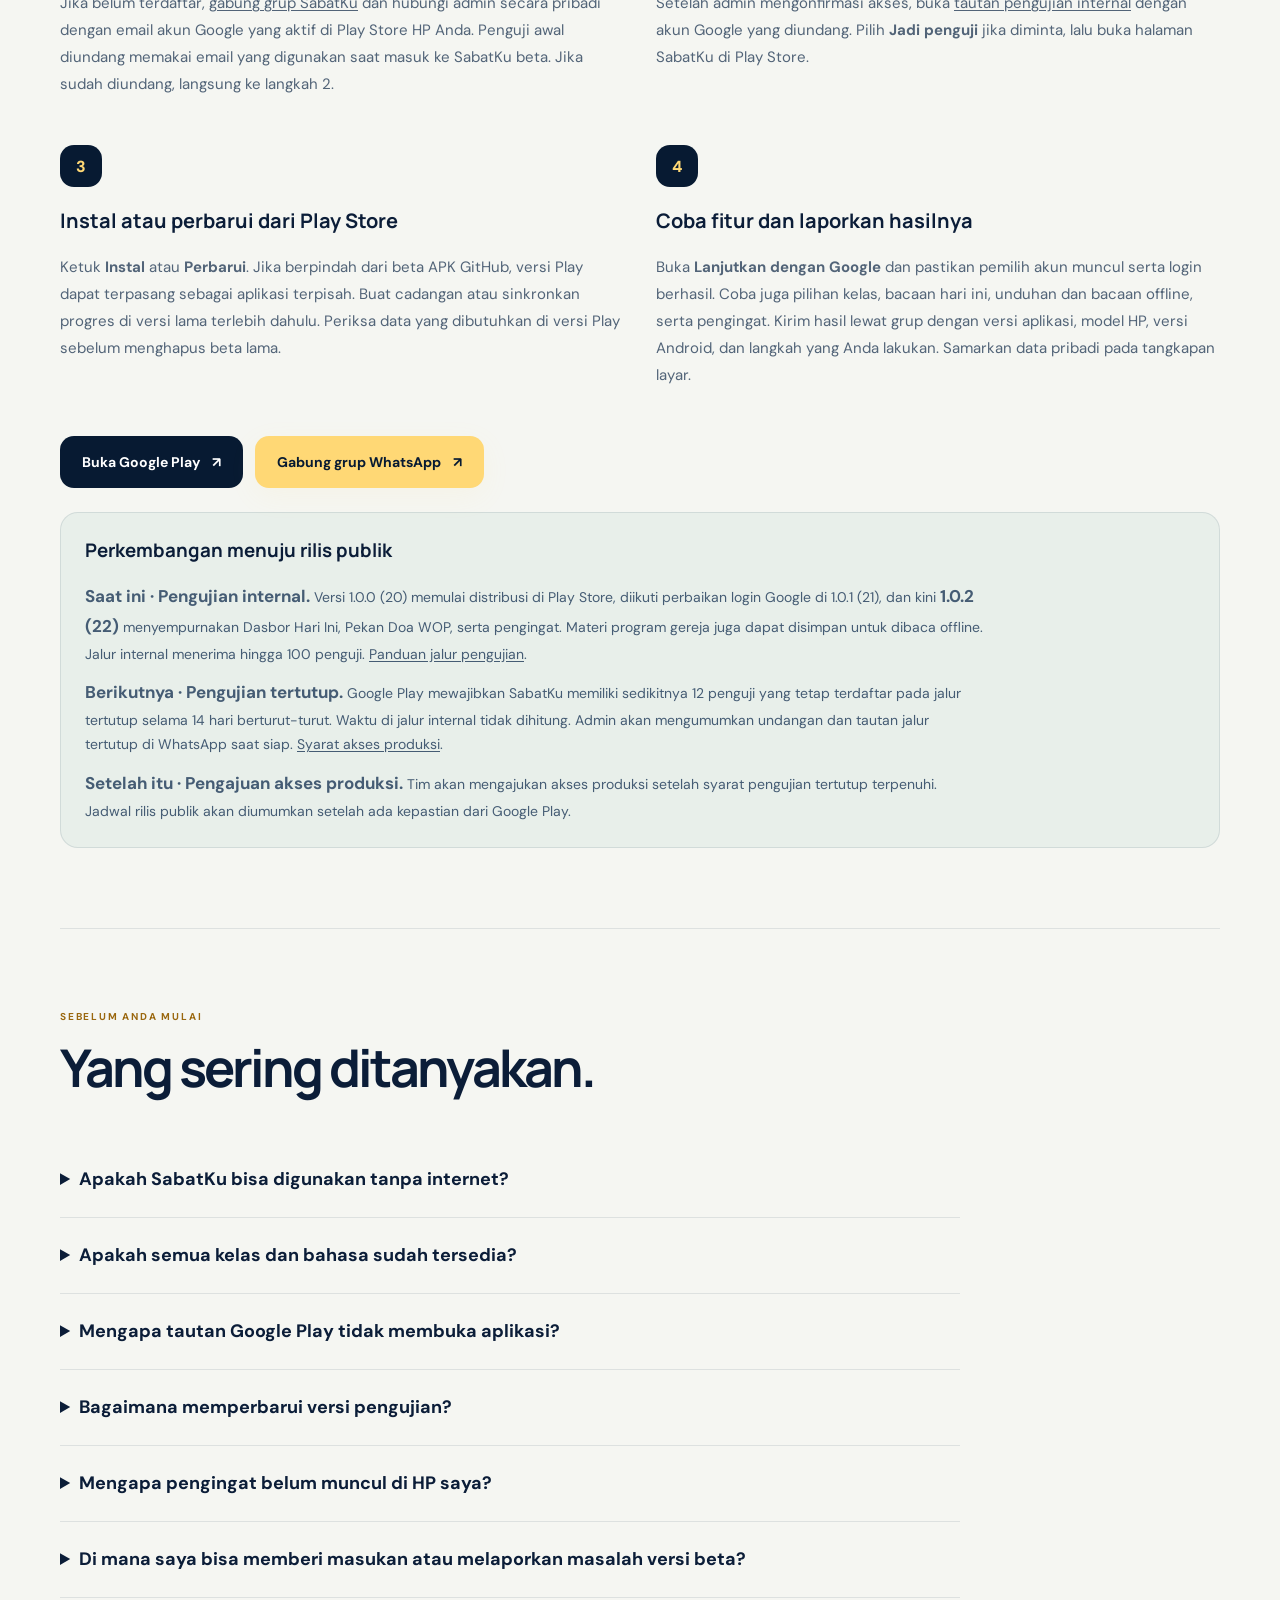
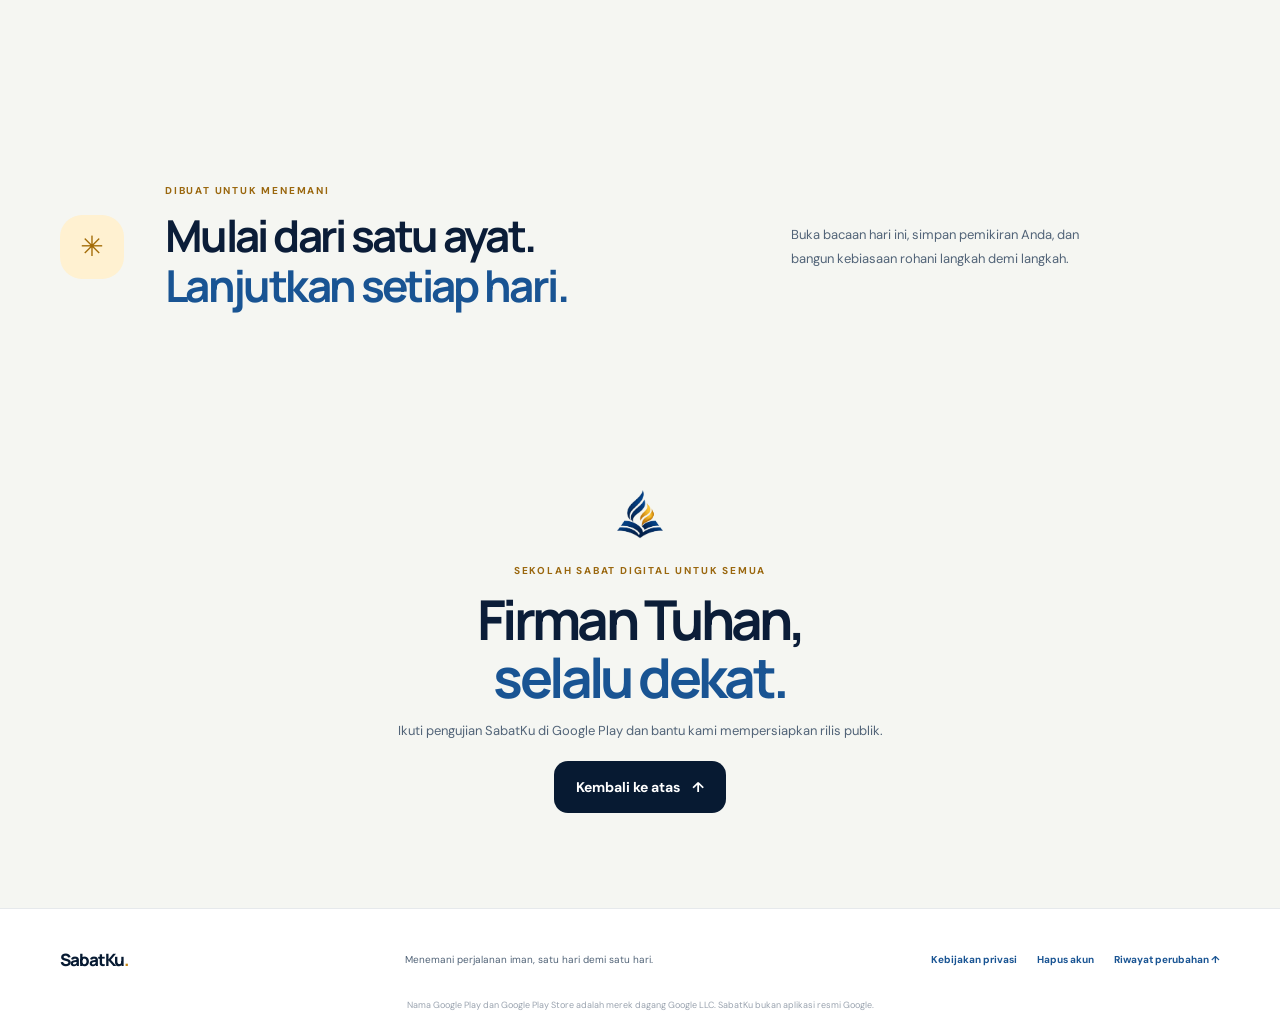
==== commit bba9c934: "Publish latest app download and release notes" ====
--- a/site/index.html
+++ b/site/index.html
@@ -41,11 +41,12 @@
           <h1>Firman Tuhan,<br /><span>selalu dekat.</span></h1>
           <p class="hero-lede">Satu ruang untuk belajar Sekolah Sabat, membaca Alkitab, dan menyiapkan pelayanan. Simpan bacaan, tulis refleksi, lalu lanjutkan perjalanan iman Anda—bahkan saat sedang offline.</p>
           <div class="hero-actions">
-            <a class="button button-gold" id="unduh" href="https://play.google.com/apps/internaltest/4701142475167507661">Buka Google Play <span aria-hidden="true">↗</span></a>
+            <a class="button button-gold" id="unduh" data-apk-download href="https://github.com/AiWerek-Tech/sabatku-web/releases/download/v1.0.2-debug/SabatKu-1.0.2-debug.apk">Unduh APK debug <span aria-hidden="true">↓</span></a>
+            <a class="button button-quiet" href="https://play.google.com/apps/internaltest/4701142475167507661">Google Play · Uji internal <span aria-hidden="true">↗</span></a>
             <a class="button button-quiet" href="#mulai">Cara ikut pengujian <span aria-hidden="true">↓</span></a>
           </div>
-          <p class="release-note"><span class="status-pip"></span> Pengujian internal · versi 1.0.2 (22) · Android 8.0 ke atas</p>
-          <p class="apk-install-note">Sudah diundang? Buka Google Play dengan akun penguji Anda. Penguji baru bisa <a href="https://chat.whatsapp.com/CYcOg6zG38TGZHUkLdnvNw?s=cl&amp;p=a&amp;mlu=4&amp;ilr=4&amp;iam=2" target="_blank" rel="noopener noreferrer">gabung grup WhatsApp SabatKu</a>.</p>
+          <p class="release-note"><span class="status-pip"></span> Versi 1.0.2 (22) · APK debug &amp; uji internal Google Play · Android 8.0 ke atas</p>
+          <p class="apk-install-note">APK debug (54,1 MB) dapat dipasang berdampingan dengan versi Google Play, tetapi data dan progres kedua aplikasi terpisah. Jalur Play memerlukan akun yang sudah diundang. Penguji baru bisa <a href="https://chat.whatsapp.com/CYcOg6zG38TGZHUkLdnvNw?s=cl&amp;p=a&amp;mlu=4&amp;ilr=4&amp;iam=2" target="_blank" rel="noopener noreferrer">gabung grup WhatsApp SabatKu</a>.</p>
           <div class="hero-proof" aria-label="Fitur utama">
             <span><b>66</b> kitab Alkitab</span><i></i><span><b>TB</b> &amp; <b>KJV</b></span><i></i><span>Bisa offline</span>
           </div>
@@ -173,14 +174,18 @@
         <article class="changelog-card" data-version-code="22">
           <div class="changelog-meta"><span class="release-pill release-pill-latest">Pengujian internal terbaru</span><strong>1.0.2 (22)</strong><time datetime="2026-11-14">14 November 2026</time></div>
           <div class="changelog-content">
-            <h3>Pekan Doa Penatalayanan, program gereja offline, serta audit Notifikasi &amp; Pengaturan</h3>
-            <ul>
+            <h3>Dasbor yang bisa diatur, Pekan Doa, dan pengingat</h3>
+            <ul>
+              <li><strong>Dasbor Hari Ini:</strong> pilih kartu yang tampil dan atur urutannya. Kartu Doa 777 mengikuti jadwal Anda, dan kartu Alkitab serta Doa 777 tersusun vertikal pada layar sempit atau saat ukuran teks diperbesar.</li>
+              <li><strong>Pekan Doa (WOP):</strong> pencarian dan posisi gulir dipertahankan, tombol lanjut baca mengikuti jadwal dan progres, audio Spotify tersedia dari bacaan, dan pembukaan PDF online bisa dibatalkan.</li>
+              <li><strong>Izin dan pengingat:</strong> penyiapan izin lokasi, notifikasi, dan alarm tepat waktu diberi penjelasan terpisah. Pengingat yang pernah dimatikan tetap nonaktif.</li>
               <li><strong>Pekan Doa Penatalayanan 2026:</strong> bacaan lengkap 8 hari untuk edisi Dewasa (<em>Penatalayanan yang Disucikan</em>) dan Anak (<em>Dipanggil, Diperlengkapi, dan Dikirim</em>) tersedia offline dalam Bahasa Indonesia &amp; Inggris lengkap dengan sorotan, catatan, dan tautan bahan resmi.</li>
               <li><strong>Kalender &amp; bahan program gereja:</strong> acara yang sedang berlangsung maupun mendatang tampil di Beranda, lengkap dengan pratinjau PDF serta penyimpanan materi program agar tetap bisa dibaca offline.</li>
               <li><strong>Notifikasi &amp; Pengaturan yang disempurnakan:</strong> menu Notifikasi kini fokus pada info pembaruan materi, pengumuman resmi, dan agenda terdekat; seluruh pengaturan dikelompokkan ringkas dengan sub-halaman terpisah termasuk <em>Yang Baru di SabatKu</em> yang terintegrasi dengan situs web ini.</li>
               <li><strong>Penyegaran dasbor &amp; bacaan harian:</strong> tarik layar ke bawah di Beranda untuk menyegarkan kalender, pelajaran, renungan, buku, dan jadwal Sabat sekaligus, serta penyempurnaan pembaca Satu Pasal dan Bacaan Anak.</li>
             </ul>
-            <a class="text-link" href="https://play.google.com/apps/internaltest/4701142475167507661">Buka pembaruan 1.0.2 di Google Play <span aria-hidden="true">↗</span></a>
+            <a class="text-link" data-apk-download href="https://github.com/AiWerek-Tech/sabatku-web/releases/download/v1.0.2-debug/SabatKu-1.0.2-debug.apk">Unduh APK debug 1.0.2 <span aria-hidden="true">↓</span></a><br />
+            <a class="text-link" href="https://play.google.com/apps/internaltest/4701142475167507661">Buka pengujian internal di Google Play <span aria-hidden="true">↗</span></a>
           </div>
         </article>
         <article class="changelog-card" data-version-code="21">
@@ -403,7 +408,7 @@
         <div class="section-heading">
           <p class="eyebrow eyebrow-dark">PENGUJIAN SABATKU DI GOOGLE PLAY</p>
           <h2 id="start-title">Cara ikut pengujian.</h2>
-          <p>Versi 1.0.2 (22) tersedia untuk penguji internal yang diundang. Rilis publik belum tersedia. Siapkan HP dengan Android 8.0 atau lebih baru.</p>
+          <p>Gunakan HP dengan Android 8.0 atau lebih baru. Anda bisa <a data-apk-download href="https://github.com/AiWerek-Tech/sabatku-web/releases/download/v1.0.2-debug/SabatKu-1.0.2-debug.apk">mengunduh APK debug langsung</a>. APK debug memiliki data terpisah dari versi Google Play. Untuk memasang lewat Google Play, ikuti langkah pengujian internal di bawah.</p>
         </div>
         <ol class="start-steps">
           <li><span>1</span><div><h3>Gabung grup WhatsApp</h3><p>Jika belum terdaftar, <a href="https://chat.whatsapp.com/CYcOg6zG38TGZHUkLdnvNw?s=cl&amp;p=a&amp;mlu=4&amp;ilr=4&amp;iam=2" target="_blank" rel="noopener noreferrer">gabung grup SabatKu</a> dan hubungi admin secara pribadi dengan email akun Google yang aktif di Play Store HP Anda. Penguji awal diundang memakai email yang digunakan saat masuk ke SabatKu beta. Jika sudah diundang, langsung ke langkah 2.</p></div></li>
@@ -417,7 +422,7 @@
         </div>
         <aside class="feature-availability" aria-labelledby="testing-status">
           <h3 id="testing-status">Perkembangan menuju rilis publik</h3>
-          <p><strong>Saat ini · Pengujian internal.</strong> Versi 1.0.0 (20) memulai distribusi di Play Store, diikuti perbaikan login Google di 1.0.1 (21), dan kini <strong>1.0.2 (22)</strong> menghadirkan Pekan Doa Penatalayanan 2026, bahan program gereja offline, serta penyempurnaan menu Notifikasi &amp; Pengaturan. Jalur internal menerima hingga 100 penguji. <a href="https://support.google.com/googleplay/android-developer/answer/9845334?hl=id">Panduan jalur pengujian</a>.</p>
+          <p><strong>Saat ini · Pengujian internal.</strong> Versi 1.0.0 (20) memulai distribusi di Play Store, diikuti perbaikan login Google di 1.0.1 (21), dan kini <strong>1.0.2 (22)</strong> menyempurnakan Dasbor Hari Ini, Pekan Doa WOP, serta pengingat. Materi program gereja juga dapat disimpan untuk dibaca offline. Jalur internal menerima hingga 100 penguji. <a href="https://support.google.com/googleplay/android-developer/answer/9845334?hl=id">Panduan jalur pengujian</a>.</p>
           <p><strong>Berikutnya · Pengujian tertutup.</strong> Google Play mewajibkan SabatKu memiliki sedikitnya 12 penguji yang tetap terdaftar pada jalur tertutup selama 14 hari berturut-turut. Waktu di jalur internal tidak dihitung. Admin akan mengumumkan undangan dan tautan jalur tertutup di WhatsApp saat siap. <a href="https://support.google.com/googleplay/android-developer/answer/14151465?hl=id">Syarat akses produksi</a>.</p>
           <p><strong>Setelah itu · Pengajuan akses produksi.</strong> Tim akan mengajukan akses produksi setelah syarat pengujian tertutup terpenuhi. Jadwal rilis publik akan diumumkan setelah ada kepastian dari Google Play.</p>
         </aside>
@@ -460,6 +465,6 @@
       </div>
       <p class="footer-note">Nama Google Play dan Google Play Store adalah merek dagang Google LLC. SabatKu bukan aplikasi resmi Google.</p>
     </footer>
-  <a class="mobile-download" href="https://play.google.com/apps/internaltest/4701142475167507661"><span><strong>SabatKu 1.0.2</strong><small>Pengujian internal · Android 8.0+</small></span><b>Google Play ↗</b></a>
+  <a class="mobile-download" href="#unduh"><span><strong>SabatKu 1.0.2</strong><small>APK debug atau Google Play · Android 8.0+</small></span><b>Pilih unduhan</b></a>
   </body>
 </html>
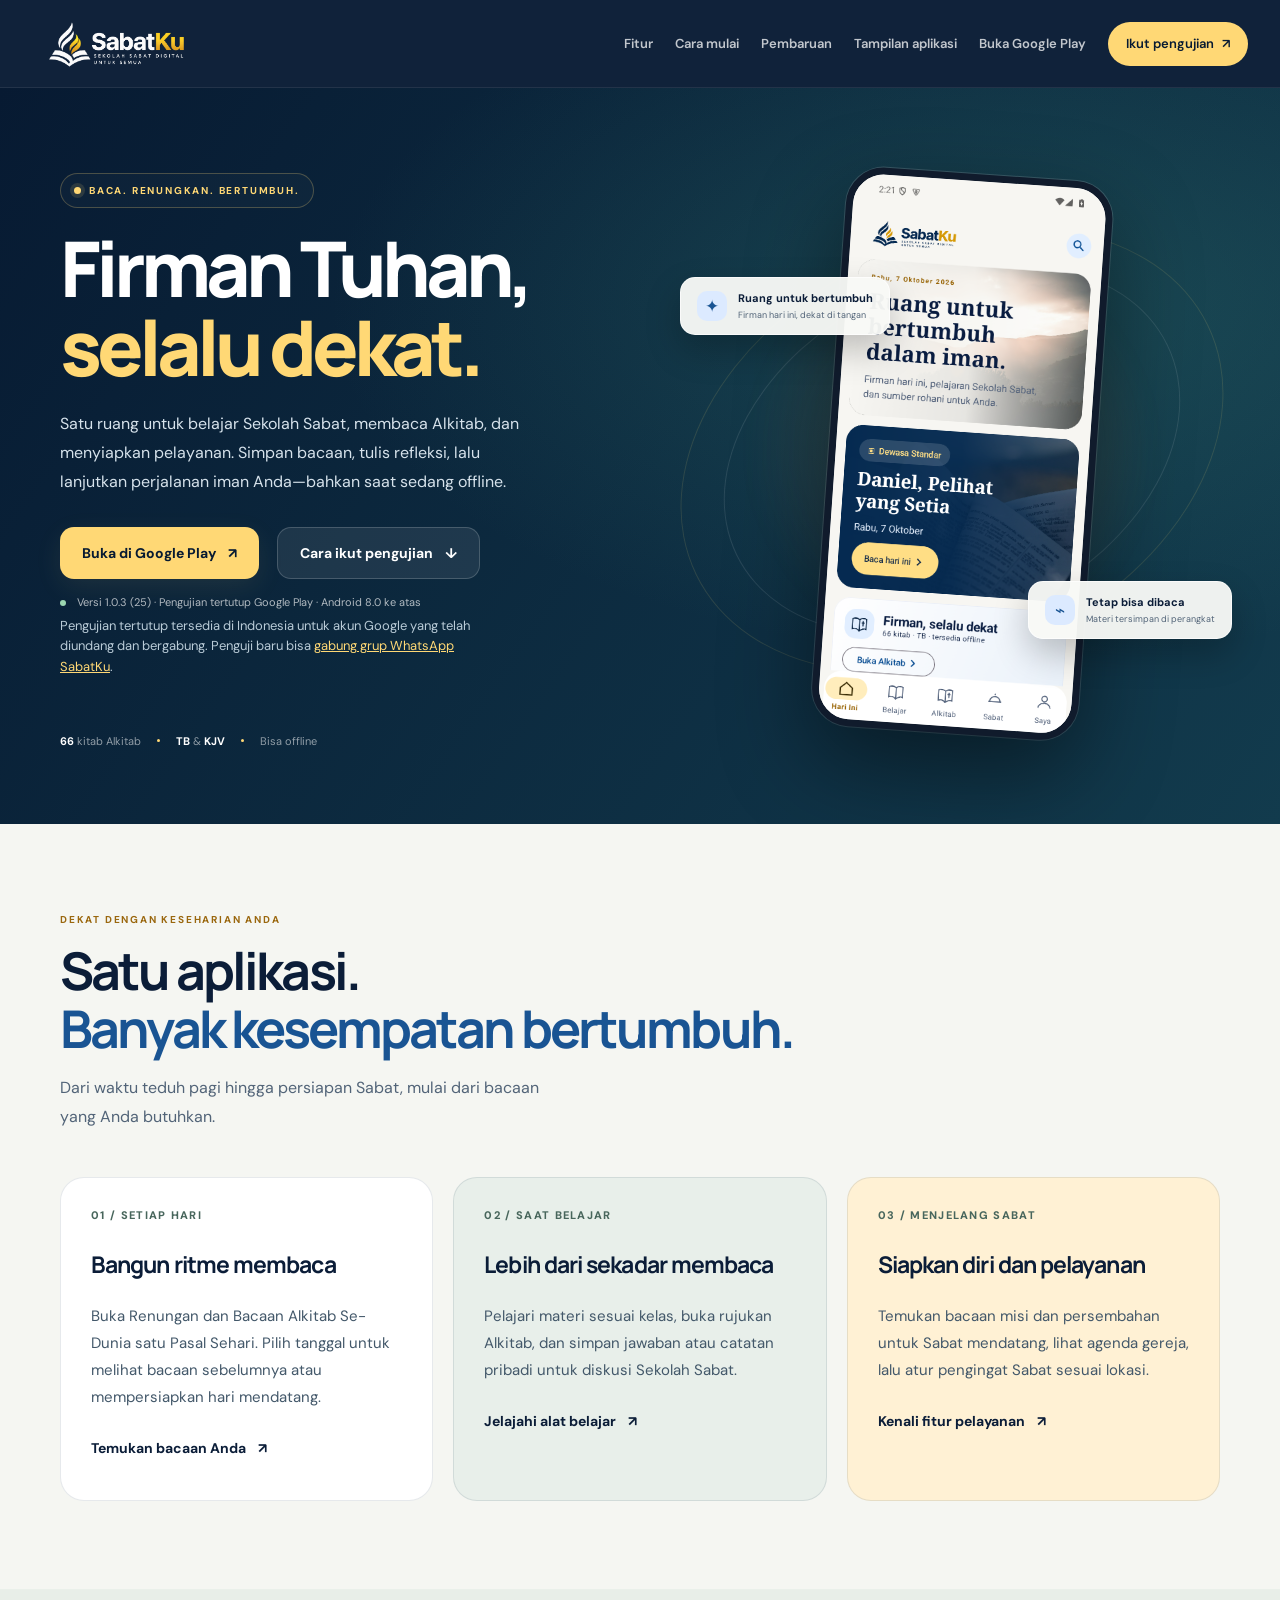
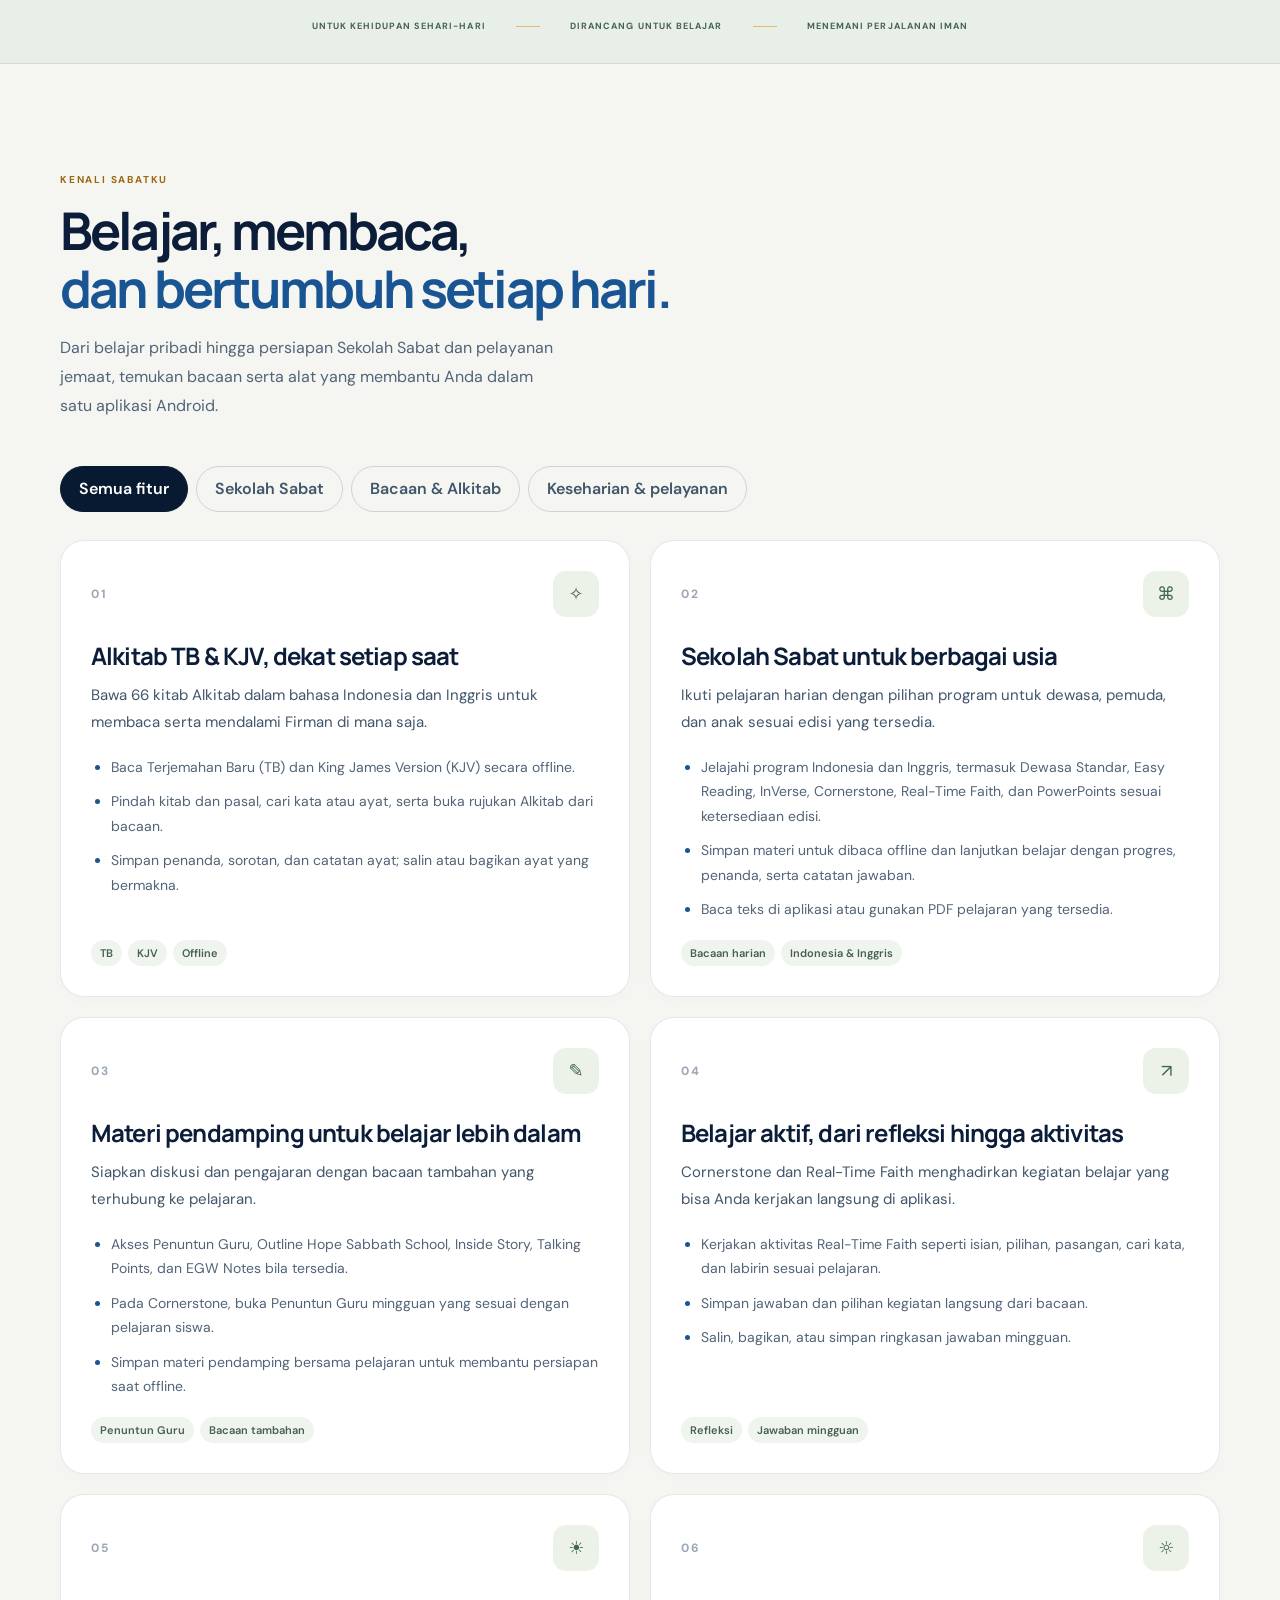
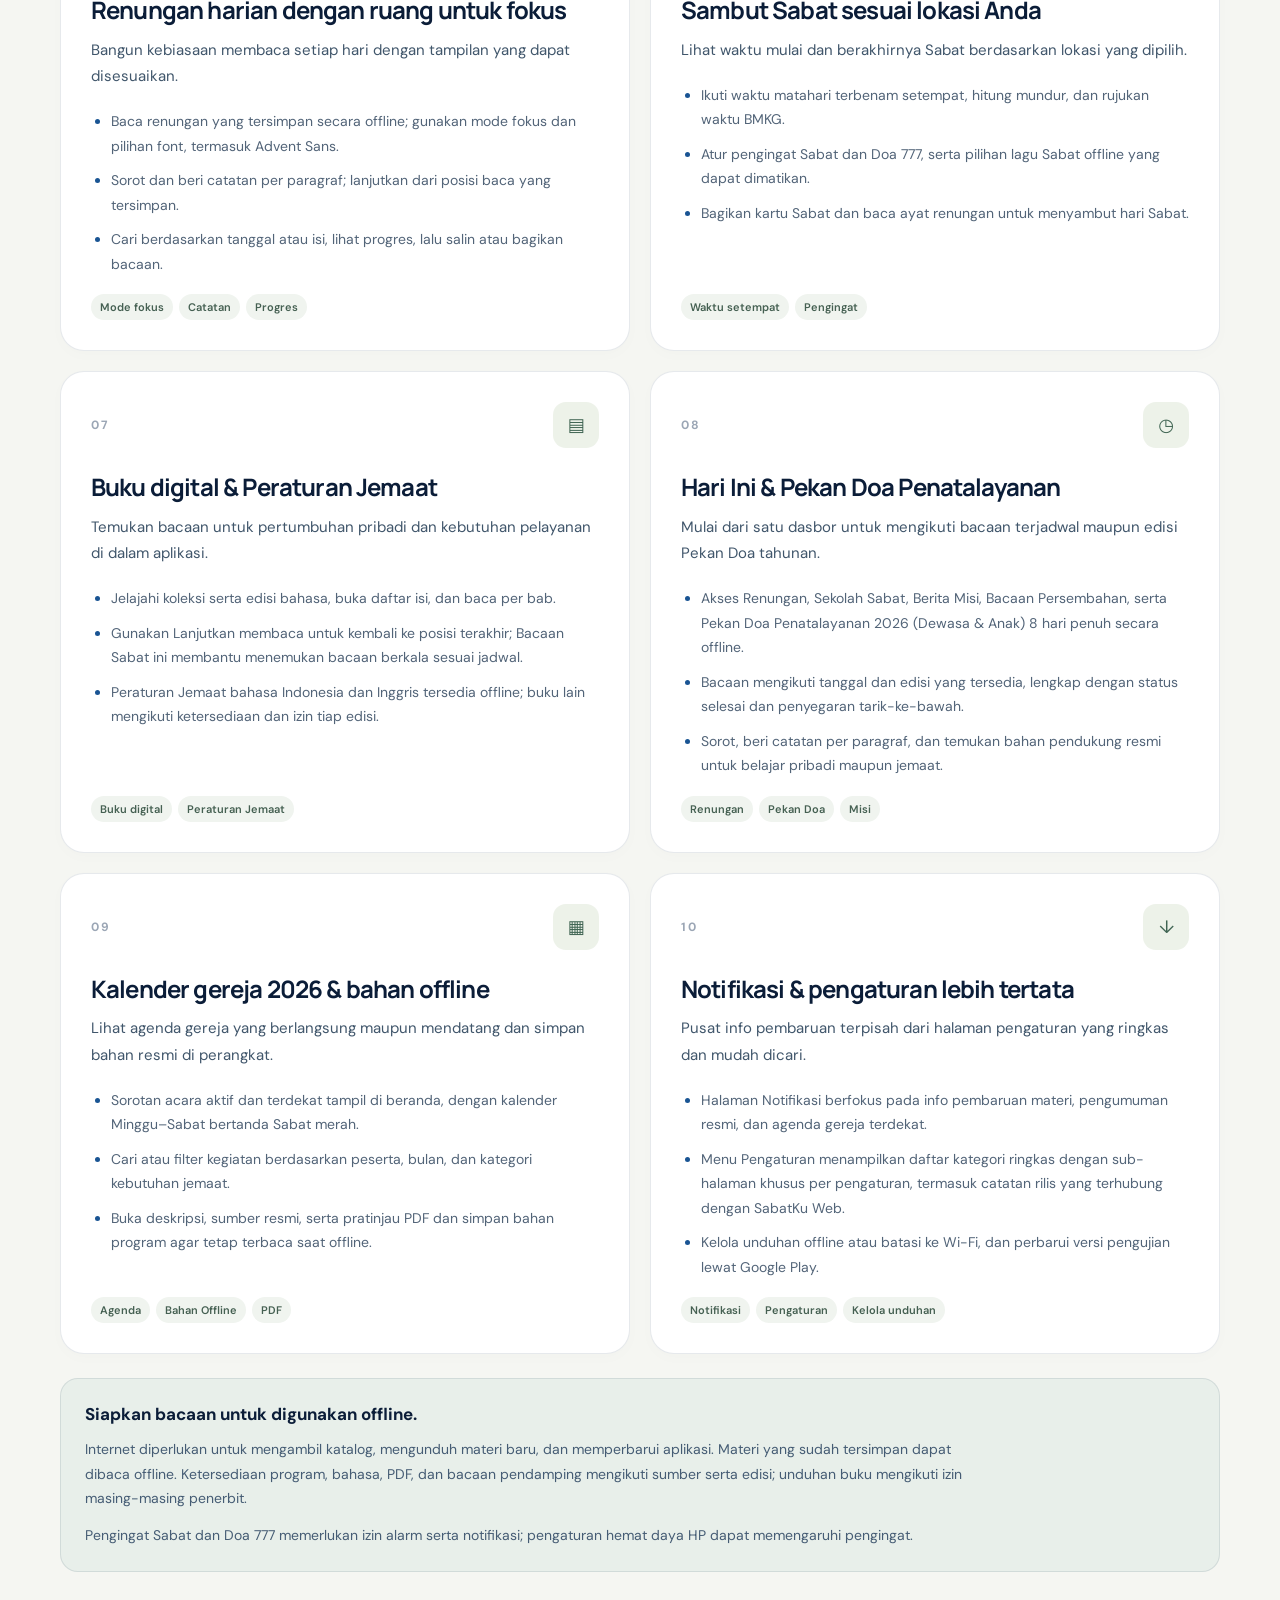
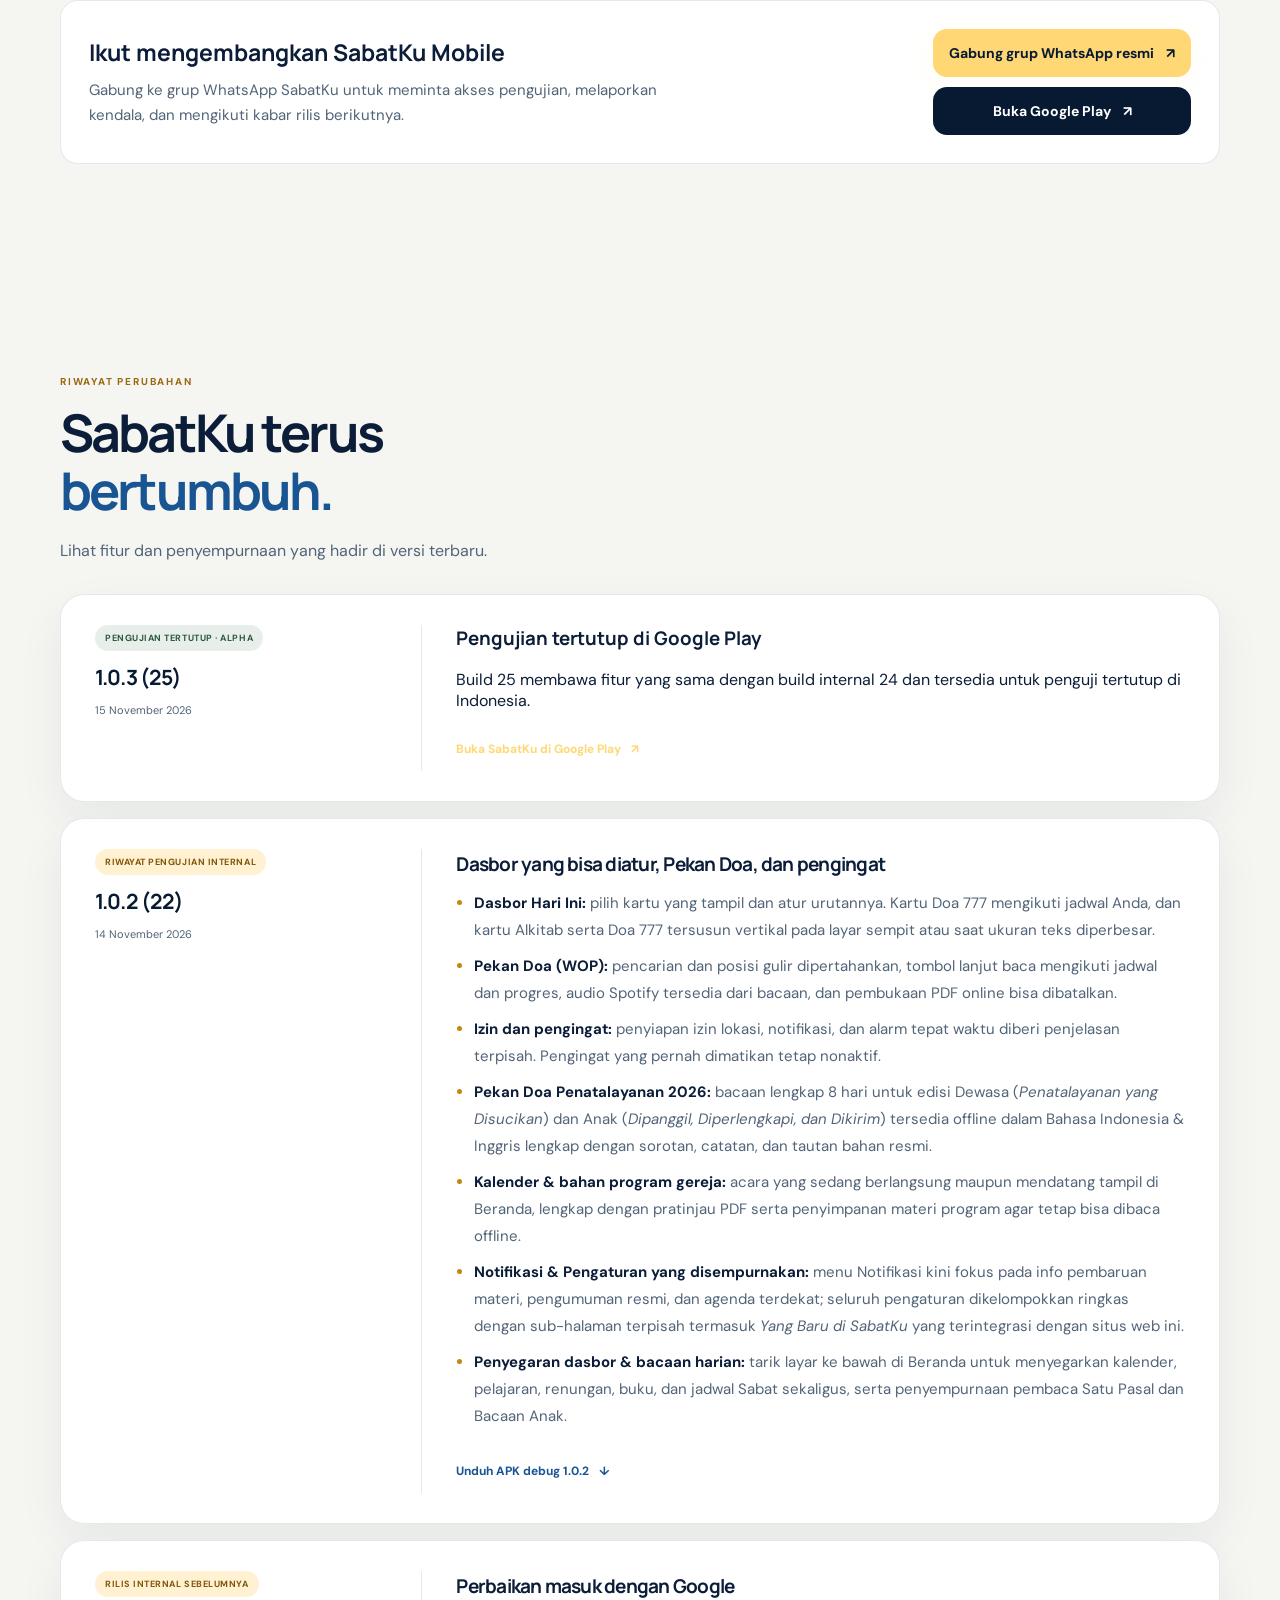
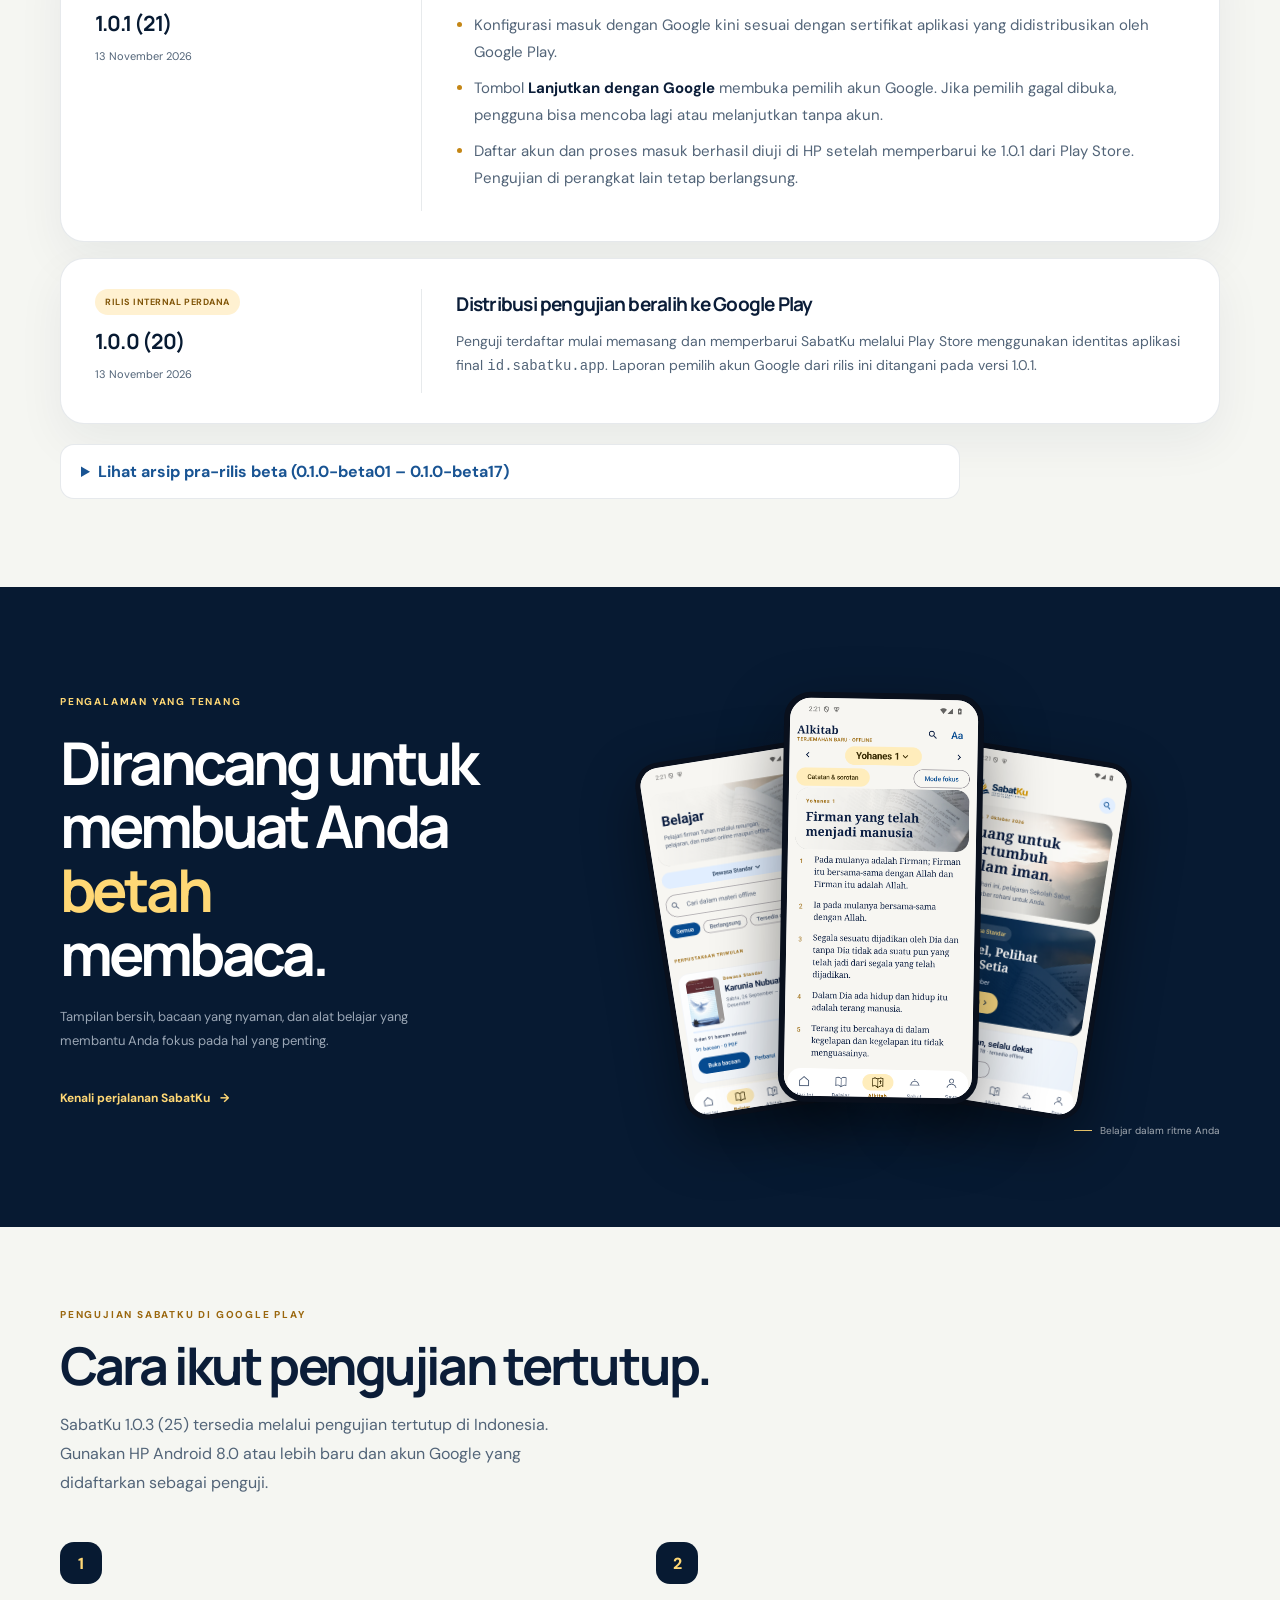
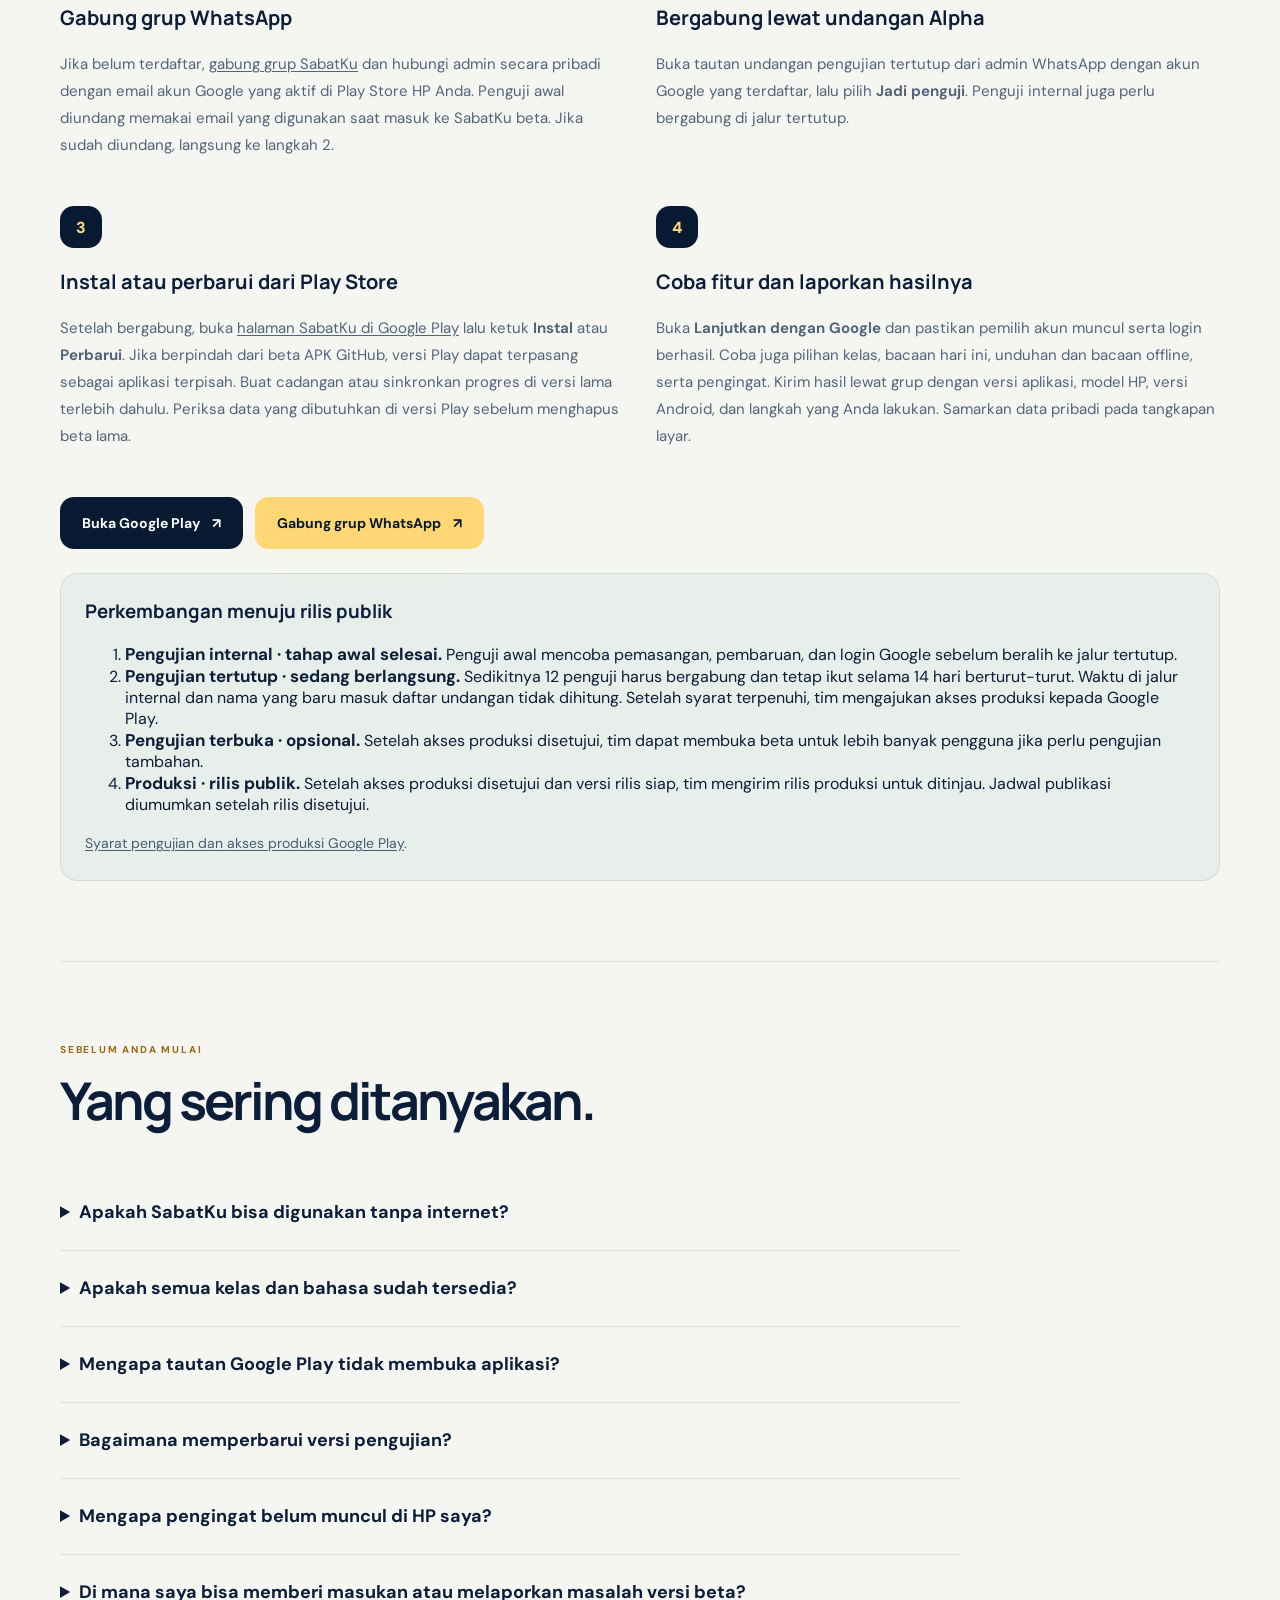
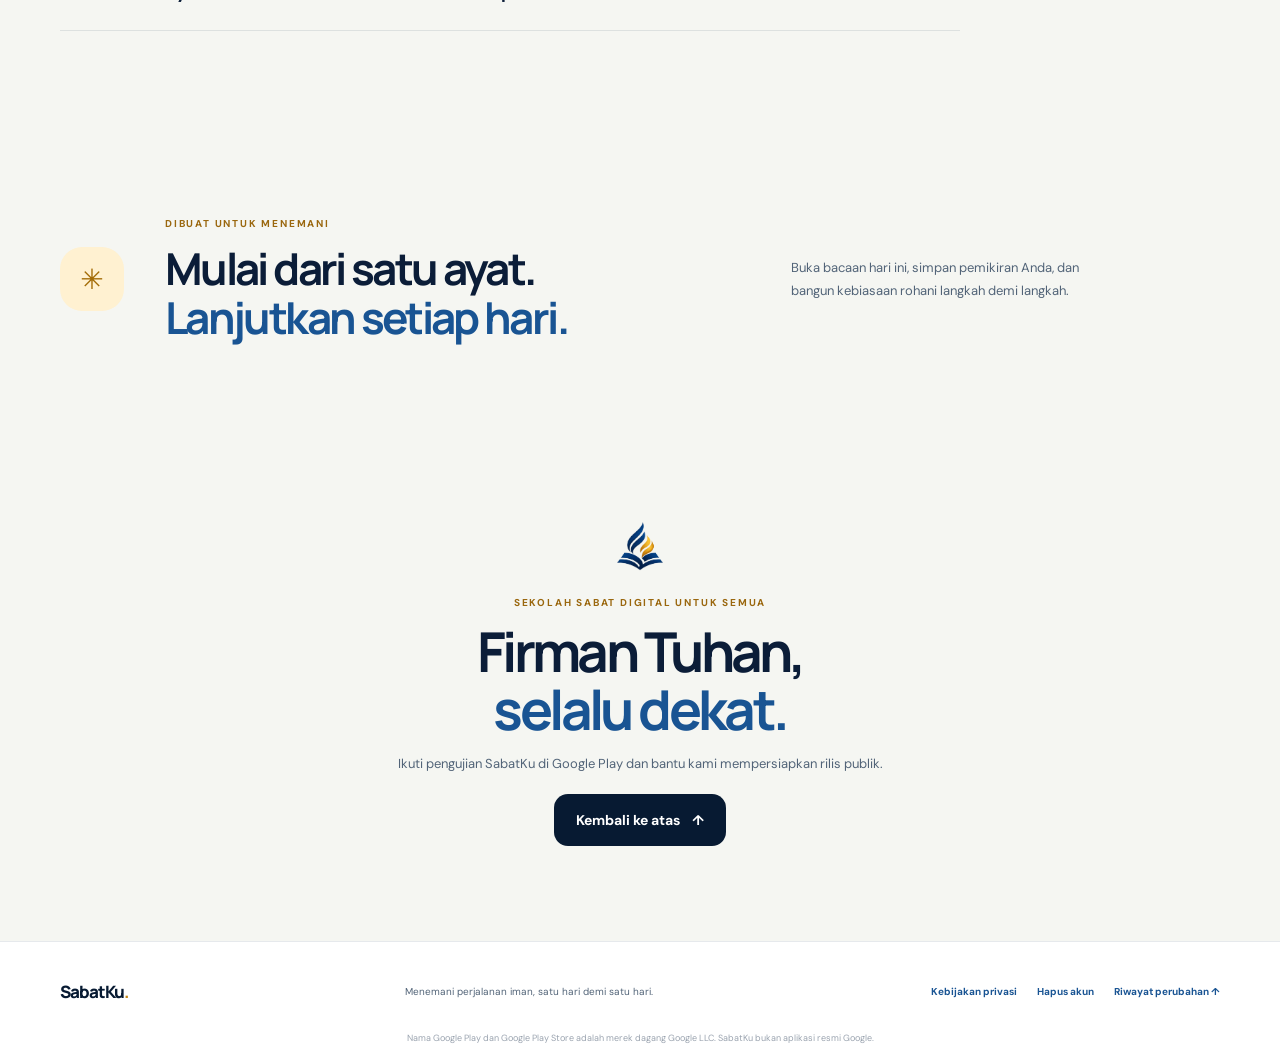
==== commit 9f78060e: "Publish SabatKu closed testing guide" ====
--- a/site/index.html
+++ b/site/index.html
@@ -4,7 +4,7 @@
     <meta charset="utf-8" />
     <meta name="viewport" content="width=device-width, initial-scale=1" />
     <meta name="theme-color" content="#071a32" />
-    <meta name="description" content="Kenali SabatKu untuk Android: Sekolah Sabat, Alkitab TB/KJV offline, renungan harian, buku digital, kalender gereja, dan pengingat Sabat. Ikuti pengujian internal di Google Play." />
+    <meta name="description" content="Kenali SabatKu untuk Android: Sekolah Sabat, Alkitab TB/KJV offline, renungan harian, buku digital, kalender gereja, dan pengingat Sabat. Ikuti pengujian tertutup di Google Play." />
     <meta property="og:type" content="website" />
     <meta property="og:title" content="SabatKu — Firman, selalu dekat" />
     <meta property="og:description" content="Sekolah Sabat dan Penuntun Guru, Alkitab TB/KJV offline, renungan, buku digital, serta pengingat Sabat dalam satu aplikasi Android." />
@@ -29,7 +29,7 @@
         <a href="#mulai">Cara mulai</a>
         <a href="#pembaruan">Pembaruan</a>
         <a href="#cuplikan">Tampilan aplikasi</a>
-        <a href="https://play.google.com/apps/internaltest/4701142475167507661">Buka Google Play</a>
+        <a href="https://play.google.com/store/apps/details?id=id.sabatku.app">Buka Google Play</a>
         <a class="nav-cta" href="#mulai">Ikut pengujian <span aria-hidden="true">↗</span></a>
       </nav>
     </header>
@@ -41,12 +41,11 @@
           <h1>Firman Tuhan,<br /><span>selalu dekat.</span></h1>
           <p class="hero-lede">Satu ruang untuk belajar Sekolah Sabat, membaca Alkitab, dan menyiapkan pelayanan. Simpan bacaan, tulis refleksi, lalu lanjutkan perjalanan iman Anda—bahkan saat sedang offline.</p>
           <div class="hero-actions">
-            <a class="button button-gold" id="unduh" data-apk-download href="https://github.com/AiWerek-Tech/sabatku-web/releases/download/v1.0.2-debug/SabatKu-1.0.2-debug.apk">Unduh APK debug <span aria-hidden="true">↓</span></a>
-            <a class="button button-quiet" href="https://play.google.com/apps/internaltest/4701142475167507661">Google Play · Uji internal <span aria-hidden="true">↗</span></a>
+            <a class="button button-gold" id="unduh" href="https://play.google.com/store/apps/details?id=id.sabatku.app">Buka di Google Play <span aria-hidden="true">↗</span></a>
             <a class="button button-quiet" href="#mulai">Cara ikut pengujian <span aria-hidden="true">↓</span></a>
           </div>
-          <p class="release-note"><span class="status-pip"></span> Versi 1.0.2 (22) · APK debug &amp; uji internal Google Play · Android 8.0 ke atas</p>
-          <p class="apk-install-note">APK debug (54,1 MB) dapat dipasang berdampingan dengan versi Google Play, tetapi data dan progres kedua aplikasi terpisah. Jalur Play memerlukan akun yang sudah diundang. Penguji baru bisa <a href="https://chat.whatsapp.com/CYcOg6zG38TGZHUkLdnvNw?s=cl&amp;p=a&amp;mlu=4&amp;ilr=4&amp;iam=2" target="_blank" rel="noopener noreferrer">gabung grup WhatsApp SabatKu</a>.</p>
+          <p class="release-note"><span class="status-pip"></span> Versi 1.0.3 (25) · Pengujian tertutup Google Play · Android 8.0 ke atas</p>
+          <p class="apk-install-note">Pengujian tertutup tersedia di Indonesia untuk akun Google yang telah diundang dan bergabung. Penguji baru bisa <a href="https://chat.whatsapp.com/CYcOg6zG38TGZHUkLdnvNw?s=cl&amp;p=a&amp;mlu=4&amp;ilr=4&amp;iam=2" target="_blank" rel="noopener noreferrer">gabung grup WhatsApp SabatKu</a>.</p>
           <div class="hero-proof" aria-label="Fitur utama">
             <span><b>66</b> kitab Alkitab</span><i></i><span><b>TB</b> &amp; <b>KJV</b></span><i></i><span>Bisa offline</span>
           </div>
@@ -160,7 +159,7 @@
           <div><h3>Ikut mengembangkan SabatKu Mobile</h3><p>Gabung ke grup WhatsApp SabatKu untuk meminta akses pengujian, melaporkan kendala, dan mengikuti kabar rilis berikutnya.</p></div>
           <div class="feature-cta-actions">
             <a class="button button-gold" href="https://chat.whatsapp.com/CYcOg6zG38TGZHUkLdnvNw?s=cl&amp;p=a&amp;mlu=4&amp;ilr=4&amp;iam=2" target="_blank" rel="noopener noreferrer">Gabung grup WhatsApp resmi <span aria-hidden="true">↗</span></a>
-            <a class="button button-navy" href="https://play.google.com/apps/internaltest/4701142475167507661">Buka Google Play <span aria-hidden="true">↗</span></a>
+            <a class="button button-navy" href="https://play.google.com/store/apps/details?id=id.sabatku.app">Buka Google Play <span aria-hidden="true">↗</span></a>
           </div>
         </div>
       </section>
@@ -171,8 +170,16 @@
           <h2>SabatKu terus<br /><span>bertumbuh.</span></h2>
           <p>Lihat fitur dan penyempurnaan yang hadir di versi terbaru.</p>
         </div>
+        <article class="changelog-card" data-version-code="25">
+          <div class="changelog-meta"><span class="release-pill release-pill-latest">Pengujian tertutup · Alpha</span><strong>1.0.3 (25)</strong><time datetime="2026-11-15">15 November 2026</time></div>
+          <div class="changelog-body">
+            <h3>Pengujian tertutup di Google Play</h3>
+            <p>Build 25 membawa fitur yang sama dengan build internal 24 dan tersedia untuk penguji tertutup di Indonesia.</p>
+            <a class="text-link" href="https://play.google.com/store/apps/details?id=id.sabatku.app">Buka SabatKu di Google Play <span aria-hidden="true">↗</span></a>
+          </div>
+        </article>
         <article class="changelog-card" data-version-code="22">
-          <div class="changelog-meta"><span class="release-pill release-pill-latest">Pengujian internal terbaru</span><strong>1.0.2 (22)</strong><time datetime="2026-11-14">14 November 2026</time></div>
+          <div class="changelog-meta"><span class="release-pill">Riwayat pengujian internal</span><strong>1.0.2 (22)</strong><time datetime="2026-11-14">14 November 2026</time></div>
           <div class="changelog-content">
             <h3>Dasbor yang bisa diatur, Pekan Doa, dan pengingat</h3>
             <ul>
@@ -185,7 +192,6 @@
               <li><strong>Penyegaran dasbor &amp; bacaan harian:</strong> tarik layar ke bawah di Beranda untuk menyegarkan kalender, pelajaran, renungan, buku, dan jadwal Sabat sekaligus, serta penyempurnaan pembaca Satu Pasal dan Bacaan Anak.</li>
             </ul>
             <a class="text-link" data-apk-download href="https://github.com/AiWerek-Tech/sabatku-web/releases/download/v1.0.2-debug/SabatKu-1.0.2-debug.apk">Unduh APK debug 1.0.2 <span aria-hidden="true">↓</span></a><br />
-            <a class="text-link" href="https://play.google.com/apps/internaltest/4701142475167507661">Buka pengujian internal di Google Play <span aria-hidden="true">↗</span></a>
           </div>
         </article>
         <article class="changelog-card" data-version-code="21">
@@ -407,24 +413,28 @@
       <section class="start-section section-wrap" id="mulai" aria-labelledby="start-title">
         <div class="section-heading">
           <p class="eyebrow eyebrow-dark">PENGUJIAN SABATKU DI GOOGLE PLAY</p>
-          <h2 id="start-title">Cara ikut pengujian.</h2>
-          <p>Gunakan HP dengan Android 8.0 atau lebih baru. Anda bisa <a data-apk-download href="https://github.com/AiWerek-Tech/sabatku-web/releases/download/v1.0.2-debug/SabatKu-1.0.2-debug.apk">mengunduh APK debug langsung</a>. APK debug memiliki data terpisah dari versi Google Play. Untuk memasang lewat Google Play, ikuti langkah pengujian internal di bawah.</p>
+          <h2 id="start-title">Cara ikut pengujian tertutup.</h2>
+          <p>SabatKu 1.0.3 (25) tersedia melalui pengujian tertutup di Indonesia. Gunakan HP Android 8.0 atau lebih baru dan akun Google yang didaftarkan sebagai penguji.</p>
         </div>
         <ol class="start-steps">
           <li><span>1</span><div><h3>Gabung grup WhatsApp</h3><p>Jika belum terdaftar, <a href="https://chat.whatsapp.com/CYcOg6zG38TGZHUkLdnvNw?s=cl&amp;p=a&amp;mlu=4&amp;ilr=4&amp;iam=2" target="_blank" rel="noopener noreferrer">gabung grup SabatKu</a> dan hubungi admin secara pribadi dengan email akun Google yang aktif di Play Store HP Anda. Penguji awal diundang memakai email yang digunakan saat masuk ke SabatKu beta. Jika sudah diundang, langsung ke langkah 2.</p></div></li>
-          <li><span>2</span><div><h3>Terima undangan pengujian</h3><p>Setelah admin mengonfirmasi akses, buka <a href="https://play.google.com/apps/internaltest/4701142475167507661">tautan pengujian internal</a> dengan akun Google yang diundang. Pilih <strong>Jadi penguji</strong> jika diminta, lalu buka halaman SabatKu di Play Store.</p></div></li>
-          <li><span>3</span><div><h3>Instal atau perbarui dari Play Store</h3><p>Ketuk <strong>Instal</strong> atau <strong>Perbarui</strong>. Jika berpindah dari beta APK GitHub, versi Play dapat terpasang sebagai aplikasi terpisah. Buat cadangan atau sinkronkan progres di versi lama terlebih dahulu. Periksa data yang dibutuhkan di versi Play sebelum menghapus beta lama.</p></div></li>
+          <li><span>2</span><div><h3>Bergabung lewat undangan Alpha</h3><p>Buka tautan undangan pengujian tertutup dari admin WhatsApp dengan akun Google yang terdaftar, lalu pilih <strong>Jadi penguji</strong>. Penguji internal juga perlu bergabung di jalur tertutup.</p></div></li>
+          <li><span>3</span><div><h3>Instal atau perbarui dari Play Store</h3><p>Setelah bergabung, buka <a href="https://play.google.com/store/apps/details?id=id.sabatku.app">halaman SabatKu di Google Play</a> lalu ketuk <strong>Instal</strong> atau <strong>Perbarui</strong>. Jika berpindah dari beta APK GitHub, versi Play dapat terpasang sebagai aplikasi terpisah. Buat cadangan atau sinkronkan progres di versi lama terlebih dahulu. Periksa data yang dibutuhkan di versi Play sebelum menghapus beta lama.</p></div></li>
           <li><span>4</span><div><h3>Coba fitur dan laporkan hasilnya</h3><p>Buka <strong>Lanjutkan dengan Google</strong> dan pastikan pemilih akun muncul serta login berhasil. Coba juga pilihan kelas, bacaan hari ini, unduhan dan bacaan offline, serta pengingat. Kirim hasil lewat grup dengan versi aplikasi, model HP, versi Android, dan langkah yang Anda lakukan. Samarkan data pribadi pada tangkapan layar.</p></div></li>
         </ol>
         <div class="testing-actions">
-          <a class="button button-navy" href="https://play.google.com/apps/internaltest/4701142475167507661">Buka Google Play <span aria-hidden="true">↗</span></a>
+          <a class="button button-navy" href="https://play.google.com/store/apps/details?id=id.sabatku.app">Buka Google Play <span aria-hidden="true">↗</span></a>
           <a class="button button-gold" href="https://chat.whatsapp.com/CYcOg6zG38TGZHUkLdnvNw?s=cl&amp;p=a&amp;mlu=4&amp;ilr=4&amp;iam=2" target="_blank" rel="noopener noreferrer">Gabung grup WhatsApp <span aria-hidden="true">↗</span></a>
         </div>
         <aside class="feature-availability" aria-labelledby="testing-status">
           <h3 id="testing-status">Perkembangan menuju rilis publik</h3>
-          <p><strong>Saat ini · Pengujian internal.</strong> Versi 1.0.0 (20) memulai distribusi di Play Store, diikuti perbaikan login Google di 1.0.1 (21), dan kini <strong>1.0.2 (22)</strong> menyempurnakan Dasbor Hari Ini, Pekan Doa WOP, serta pengingat. Materi program gereja juga dapat disimpan untuk dibaca offline. Jalur internal menerima hingga 100 penguji. <a href="https://support.google.com/googleplay/android-developer/answer/9845334?hl=id">Panduan jalur pengujian</a>.</p>
-          <p><strong>Berikutnya · Pengujian tertutup.</strong> Google Play mewajibkan SabatKu memiliki sedikitnya 12 penguji yang tetap terdaftar pada jalur tertutup selama 14 hari berturut-turut. Waktu di jalur internal tidak dihitung. Admin akan mengumumkan undangan dan tautan jalur tertutup di WhatsApp saat siap. <a href="https://support.google.com/googleplay/android-developer/answer/14151465?hl=id">Syarat akses produksi</a>.</p>
-          <p><strong>Setelah itu · Pengajuan akses produksi.</strong> Tim akan mengajukan akses produksi setelah syarat pengujian tertutup terpenuhi. Jadwal rilis publik akan diumumkan setelah ada kepastian dari Google Play.</p>
+          <ol>
+            <li><strong>Pengujian internal · tahap awal selesai.</strong> Penguji awal mencoba pemasangan, pembaruan, dan login Google sebelum beralih ke jalur tertutup.</li>
+            <li><strong>Pengujian tertutup · sedang berlangsung.</strong> Sedikitnya 12 penguji harus bergabung dan tetap ikut selama 14 hari berturut-turut. Waktu di jalur internal dan nama yang baru masuk daftar undangan tidak dihitung. Setelah syarat terpenuhi, tim mengajukan akses produksi kepada Google Play.</li>
+            <li><strong>Pengujian terbuka · opsional.</strong> Setelah akses produksi disetujui, tim dapat membuka beta untuk lebih banyak pengguna jika perlu pengujian tambahan.</li>
+            <li><strong>Produksi · rilis publik.</strong> Setelah akses produksi disetujui dan versi rilis siap, tim mengirim rilis produksi untuk ditinjau. Jadwal publikasi diumumkan setelah rilis disetujui.</li>
+          </ol>
+          <p><a href="https://support.google.com/googleplay/android-developer/answer/14151465?hl=id">Syarat pengujian dan akses produksi Google Play</a>.</p>
         </aside>
       </section>
       <section class="faq-section section-wrap" id="pertanyaan" aria-labelledby="faq-title">
@@ -433,7 +443,7 @@
           <details><summary>Apakah SabatKu bisa digunakan tanpa internet?</summary><p>Alkitab TB dan KJV tersedia offline. Pelajaran, renungan, dan buku yang mendukung penyimpanan offline perlu diunduh terlebih dahulu. Internet tetap diperlukan untuk katalog, materi baru, sinkronisasi, dan pembaruan.</p></details>
           <details><summary>Apakah semua kelas dan bahasa sudah tersedia?</summary><p>Ketersediaan mengikuti program, bahasa, triwulan, dan sumber penerbit. Pilih edisi yang tersedia di aplikasi; PDF dan materi pendamping dapat berbeda pada setiap edisi.</p></details>
           <details><summary>Mengapa tautan Google Play tidak membuka aplikasi?</summary><p>Pastikan akun aktif di Play Store dan di halaman undangan sama dengan akun yang didaftarkan admin. Jika belum terdaftar, hubungi admin melalui <a href="https://chat.whatsapp.com/CYcOg6zG38TGZHUkLdnvNw?s=cl&amp;p=a&amp;mlu=4&amp;ilr=4&amp;iam=2" target="_blank" rel="noopener noreferrer">grup WhatsApp</a>.</p></details>
-          <details><summary>Bagaimana memperbarui versi pengujian?</summary><p>Buka <a href="https://play.google.com/apps/internaltest/4701142475167507661">tautan pengujian internal</a> dengan akun penguji, lanjutkan ke Play Store, lalu ketuk <strong>Perbarui</strong>. Jika tombol belum muncul setelah rilis diumumkan, coba kembali beberapa menit lagi.</p></details>
+          <details><summary>Bagaimana memperbarui versi pengujian?</summary><p>Buka <a href="https://play.google.com/store/apps/details?id=id.sabatku.app">halaman SabatKu di Google Play</a> dengan akun yang sudah bergabung di pengujian tertutup, lalu ketuk <strong>Perbarui</strong>. Jika tombol belum muncul setelah rilis diumumkan, coba kembali beberapa menit lagi.</p></details>
           <details><summary>Mengapa pengingat belum muncul di HP saya?</summary><p>Periksa izin notifikasi, izin alarm, dan pengaturan baterai untuk SabatKu. Android dapat menunda pekerjaan latar belakang saat hemat daya aktif; popup pembaruan juga tersedia saat aplikasi dibuka.</p></details>
           <details><summary>Di mana saya bisa memberi masukan atau melaporkan masalah versi beta?</summary><p>Catat versi aplikasi, model HP, versi Android, serta langkah yang memunculkan masalah. Lalu <a href="https://chat.whatsapp.com/CYcOg6zG38TGZHUkLdnvNw?s=cl&amp;p=a&amp;mlu=4&amp;ilr=4&amp;iam=2" target="_blank" rel="noopener noreferrer">gabung grup WhatsApp resmi SabatKu Mobile</a> untuk berbagi masukan dan mengikuti perkembangan aplikasi.</p></details>
         </div>
@@ -465,6 +475,6 @@
       </div>
       <p class="footer-note">Nama Google Play dan Google Play Store adalah merek dagang Google LLC. SabatKu bukan aplikasi resmi Google.</p>
     </footer>
-  <a class="mobile-download" href="#unduh"><span><strong>SabatKu 1.0.2</strong><small>APK debug atau Google Play · Android 8.0+</small></span><b>Pilih unduhan</b></a>
+  <a class="mobile-download" href="https://play.google.com/store/apps/details?id=id.sabatku.app"><span><strong>SabatKu 1.0.3</strong><small>Uji tertutup · Android 8.0+</small></span><b>Lihat di Play</b></a>
   </body>
 </html>
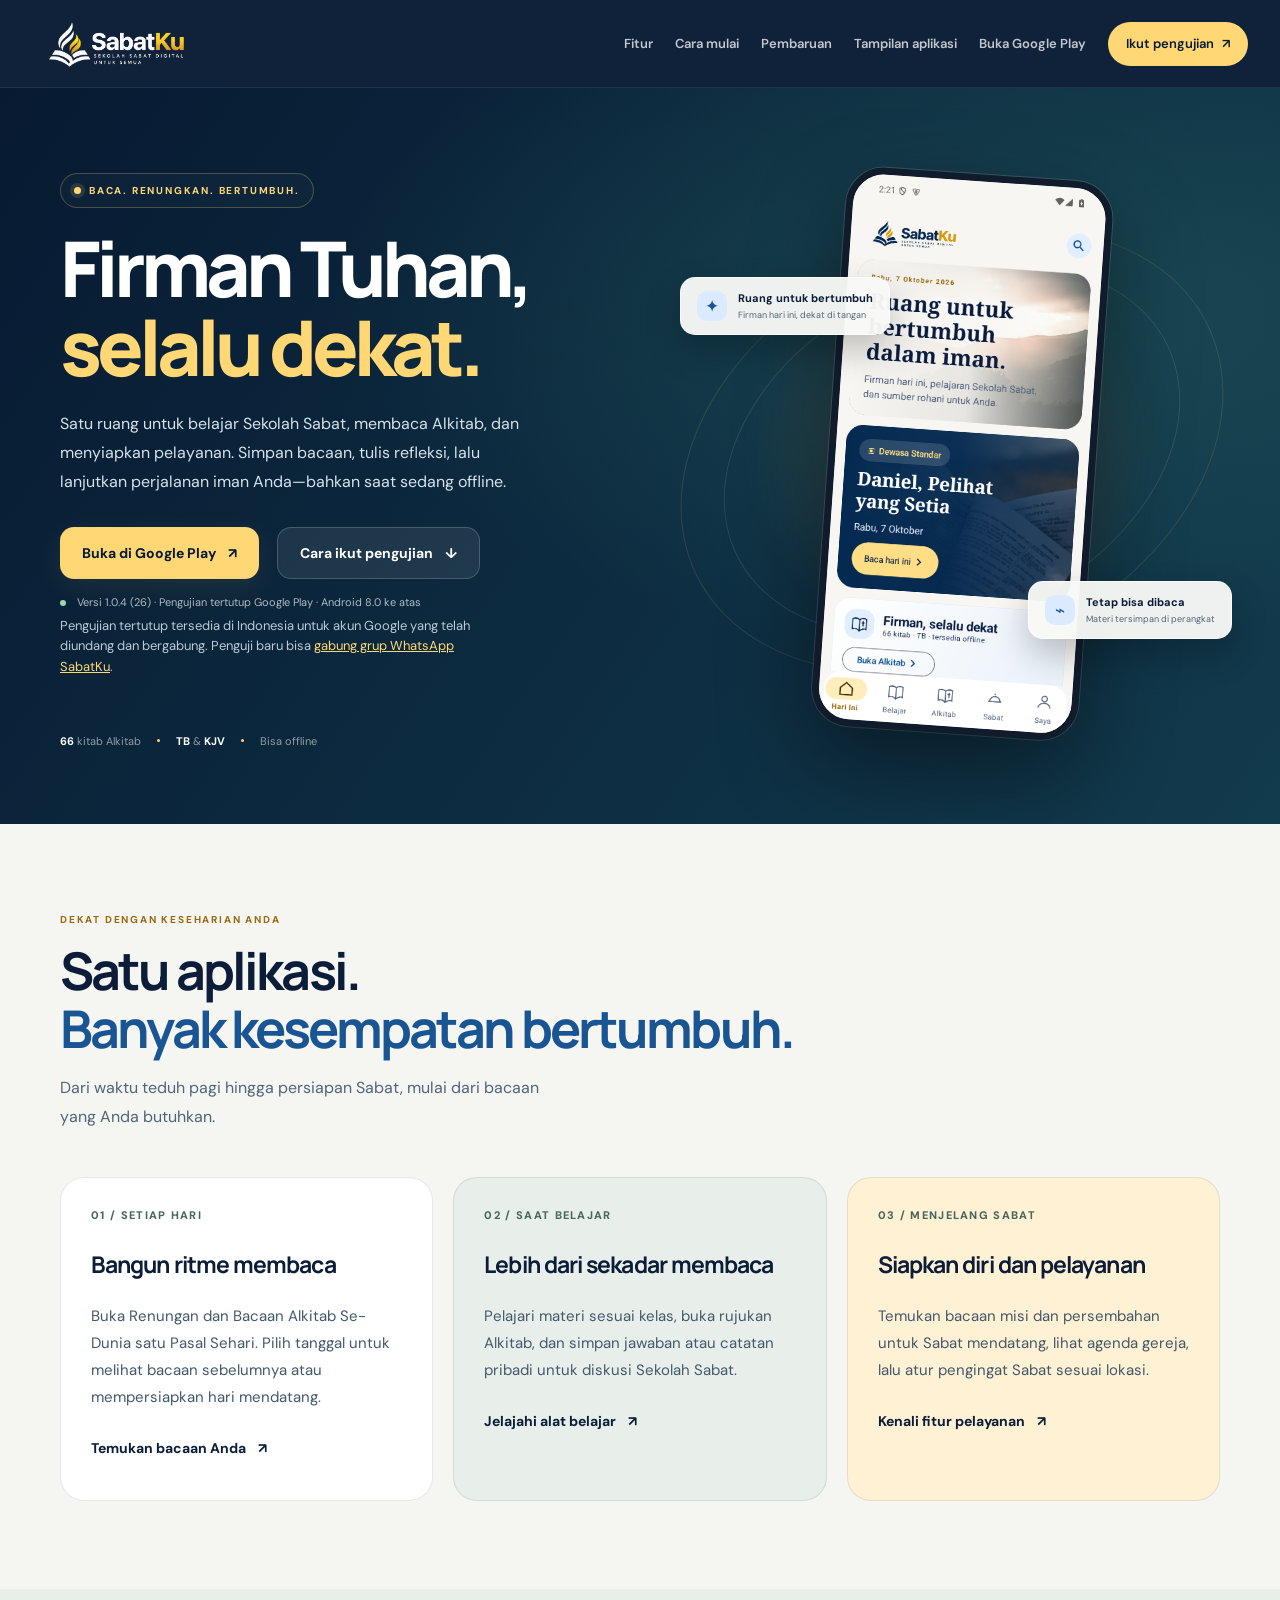
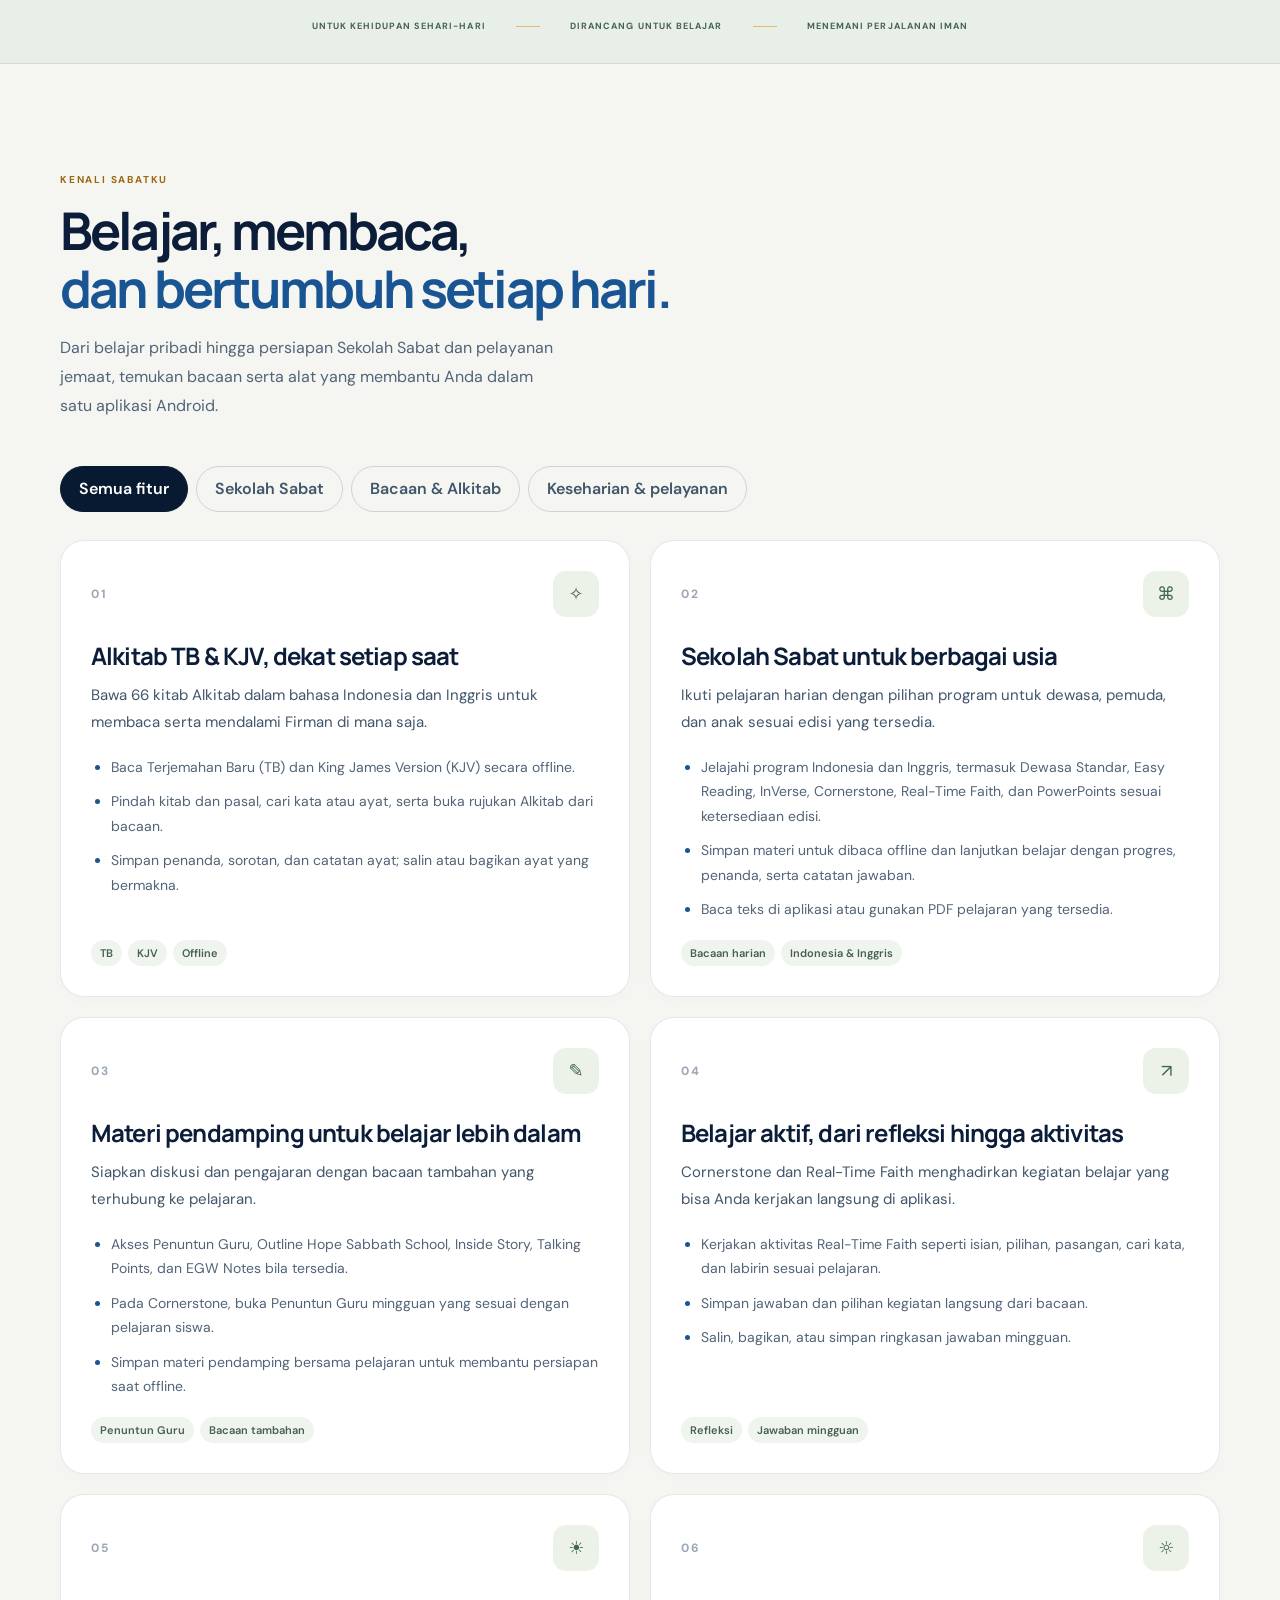
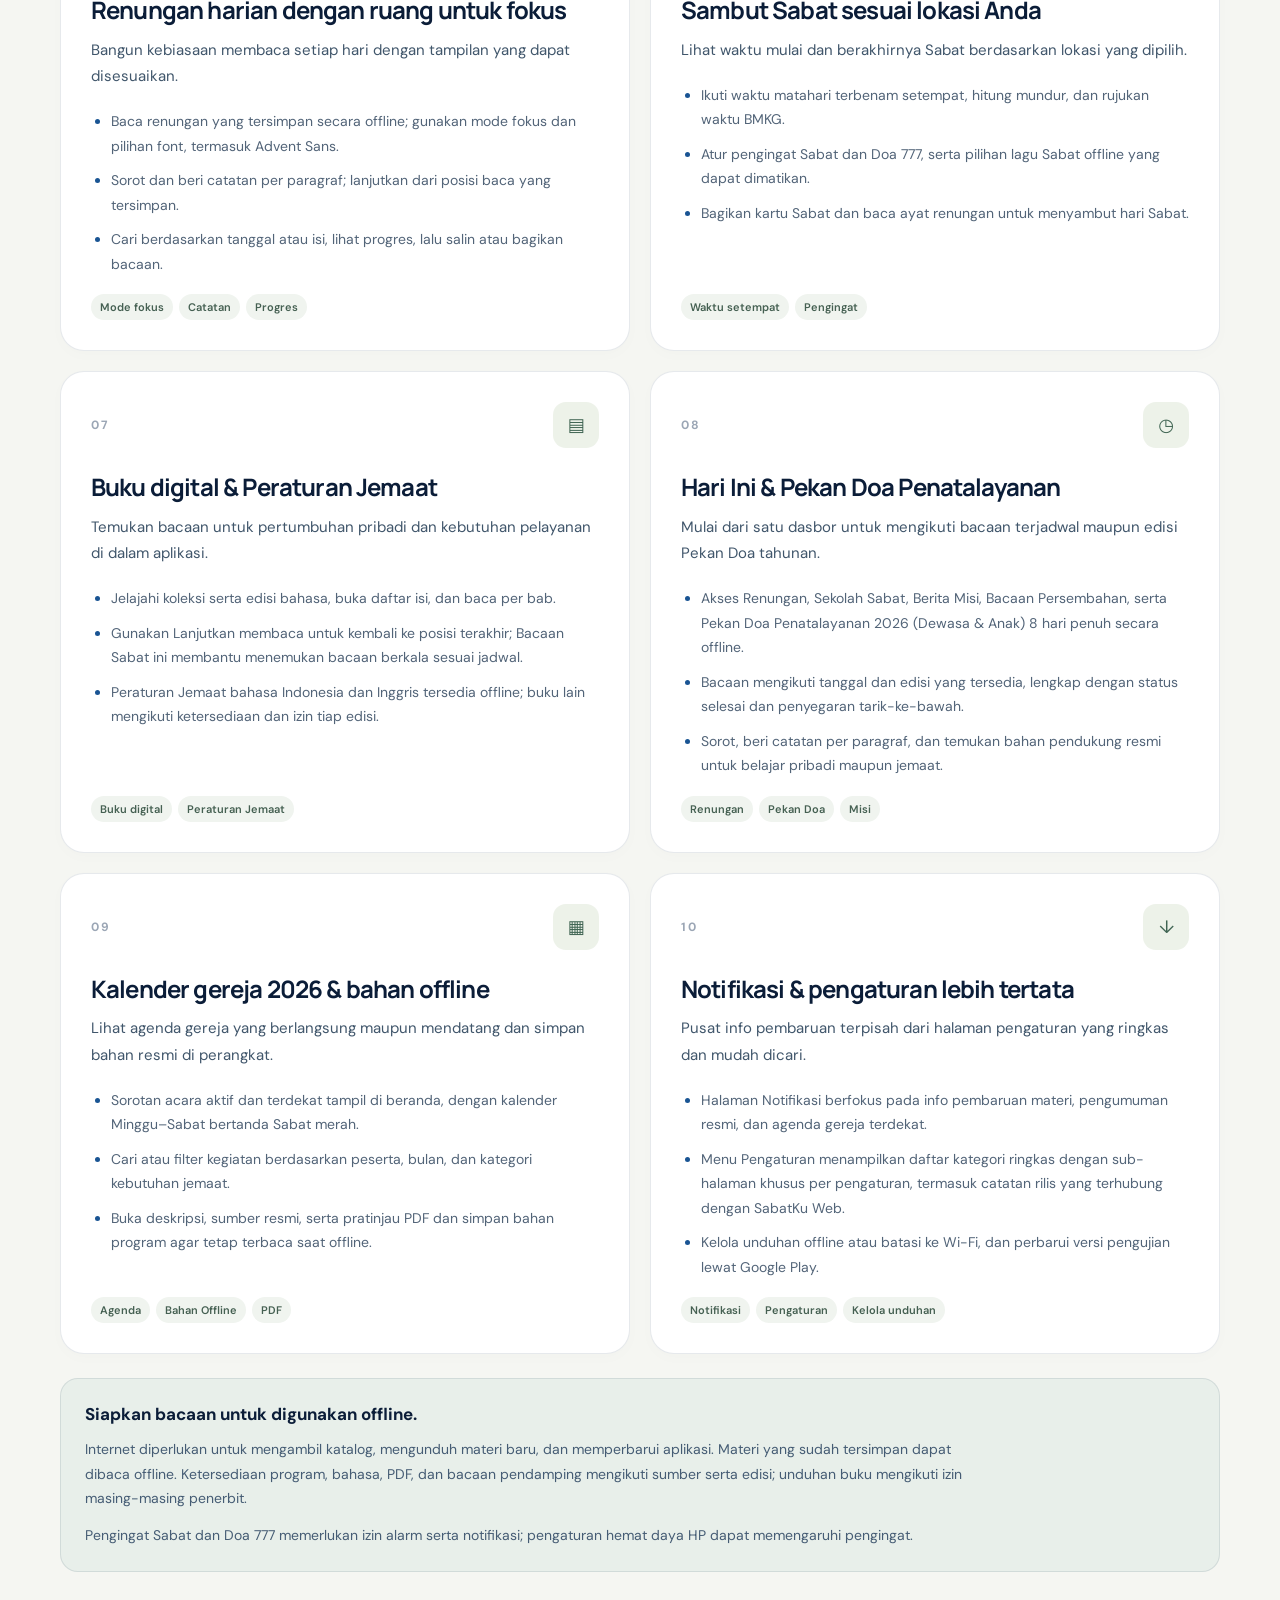
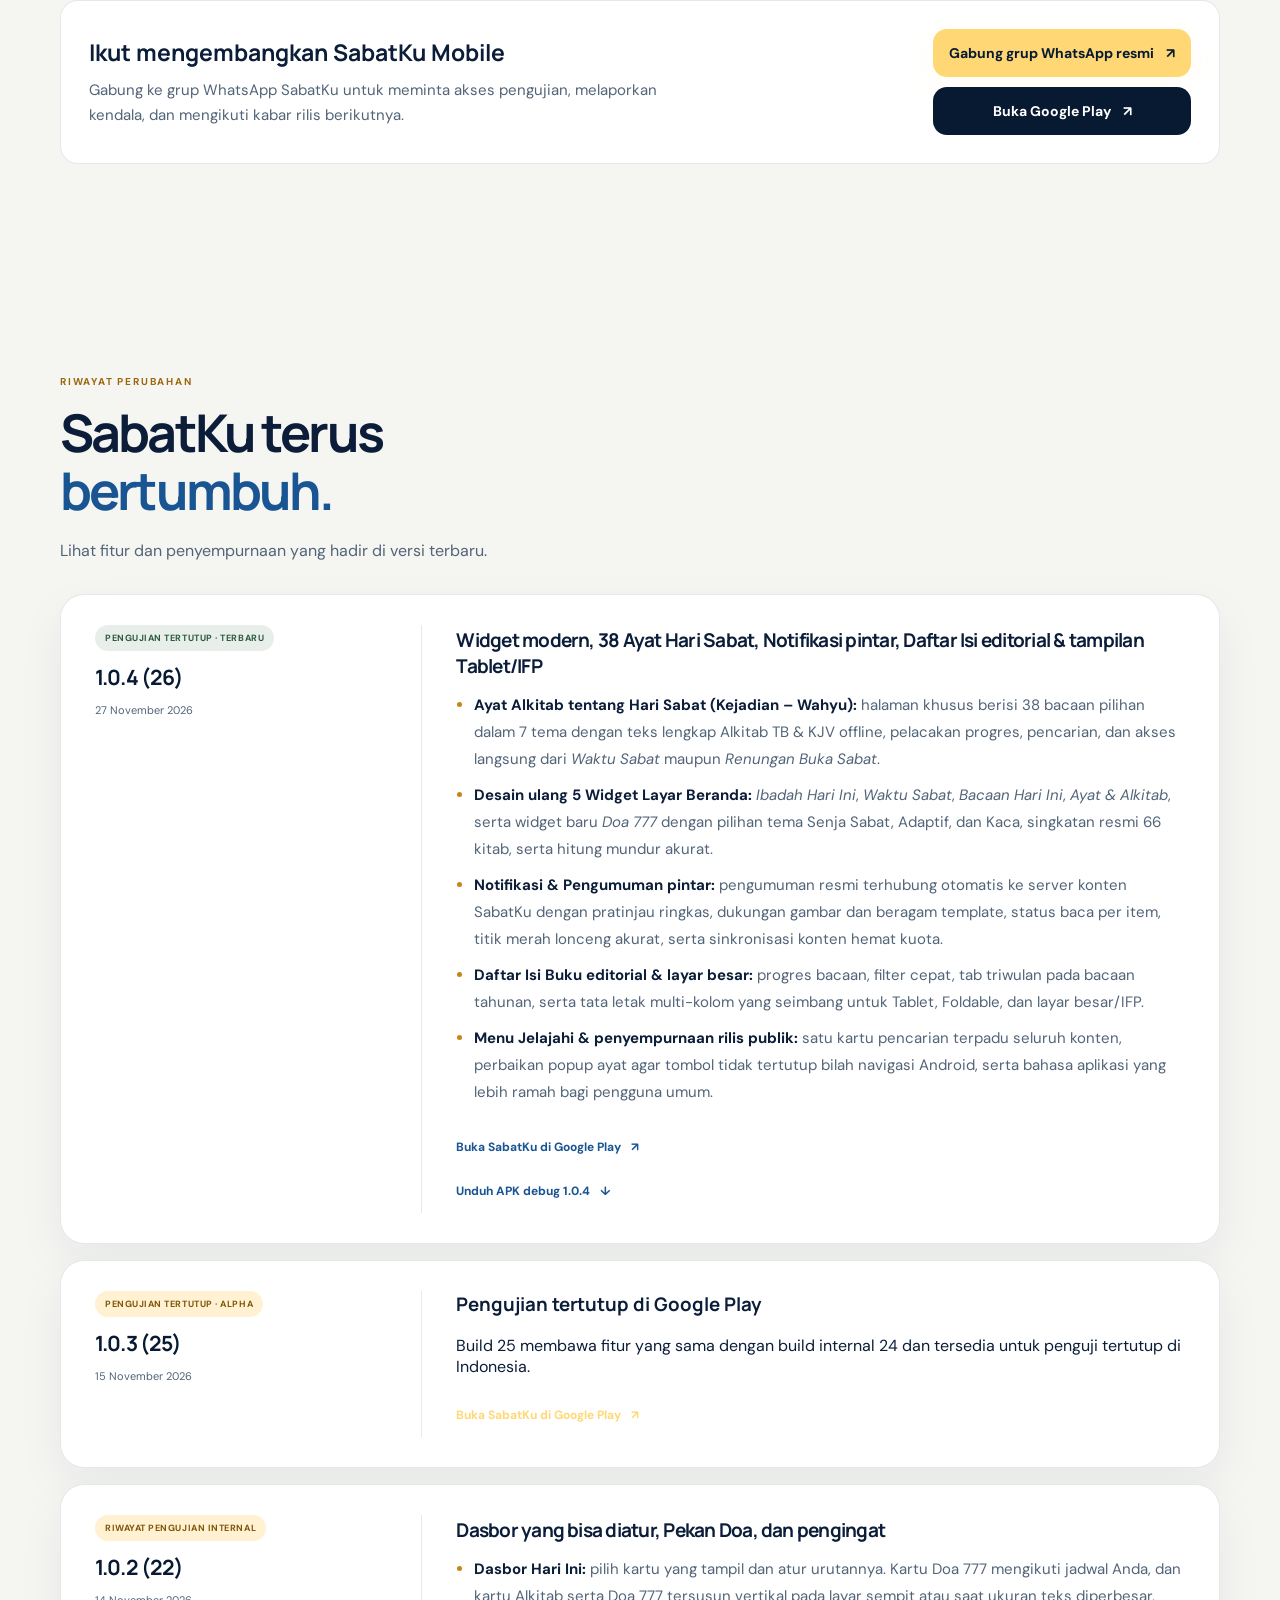
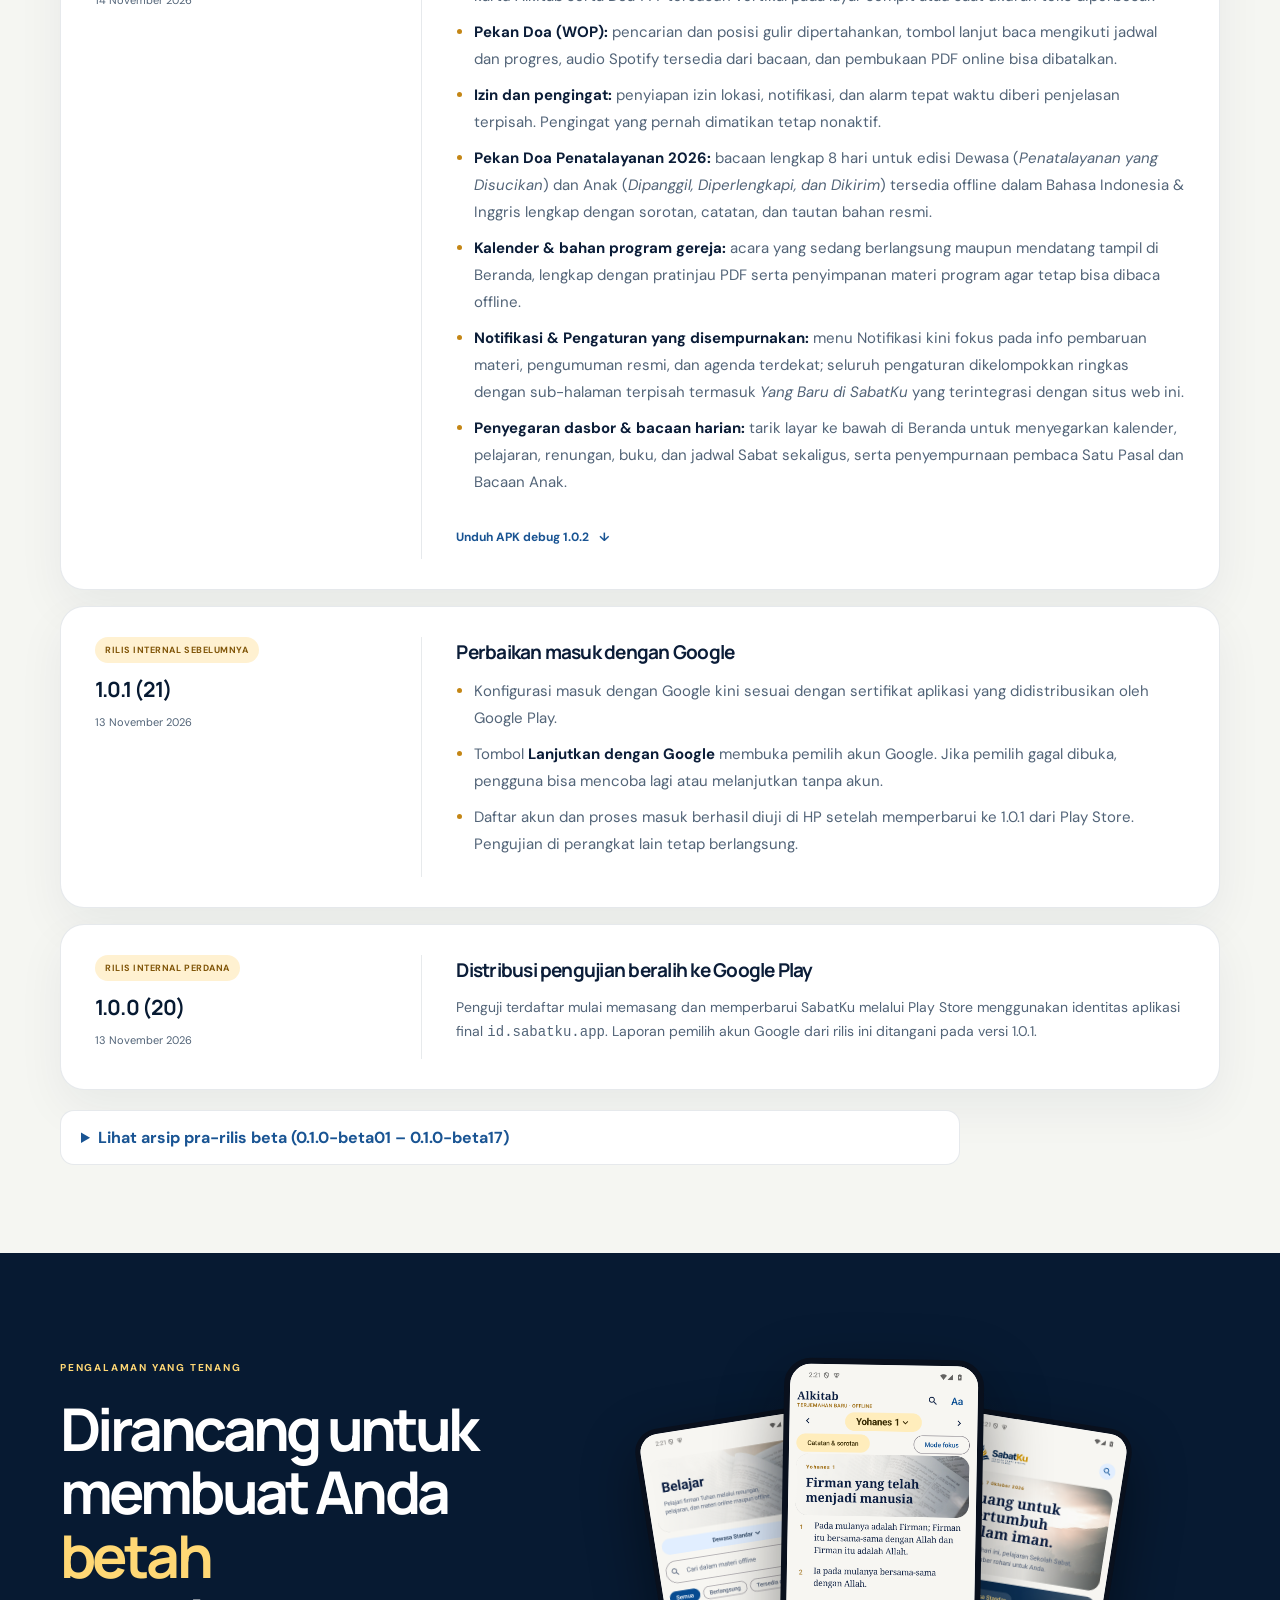
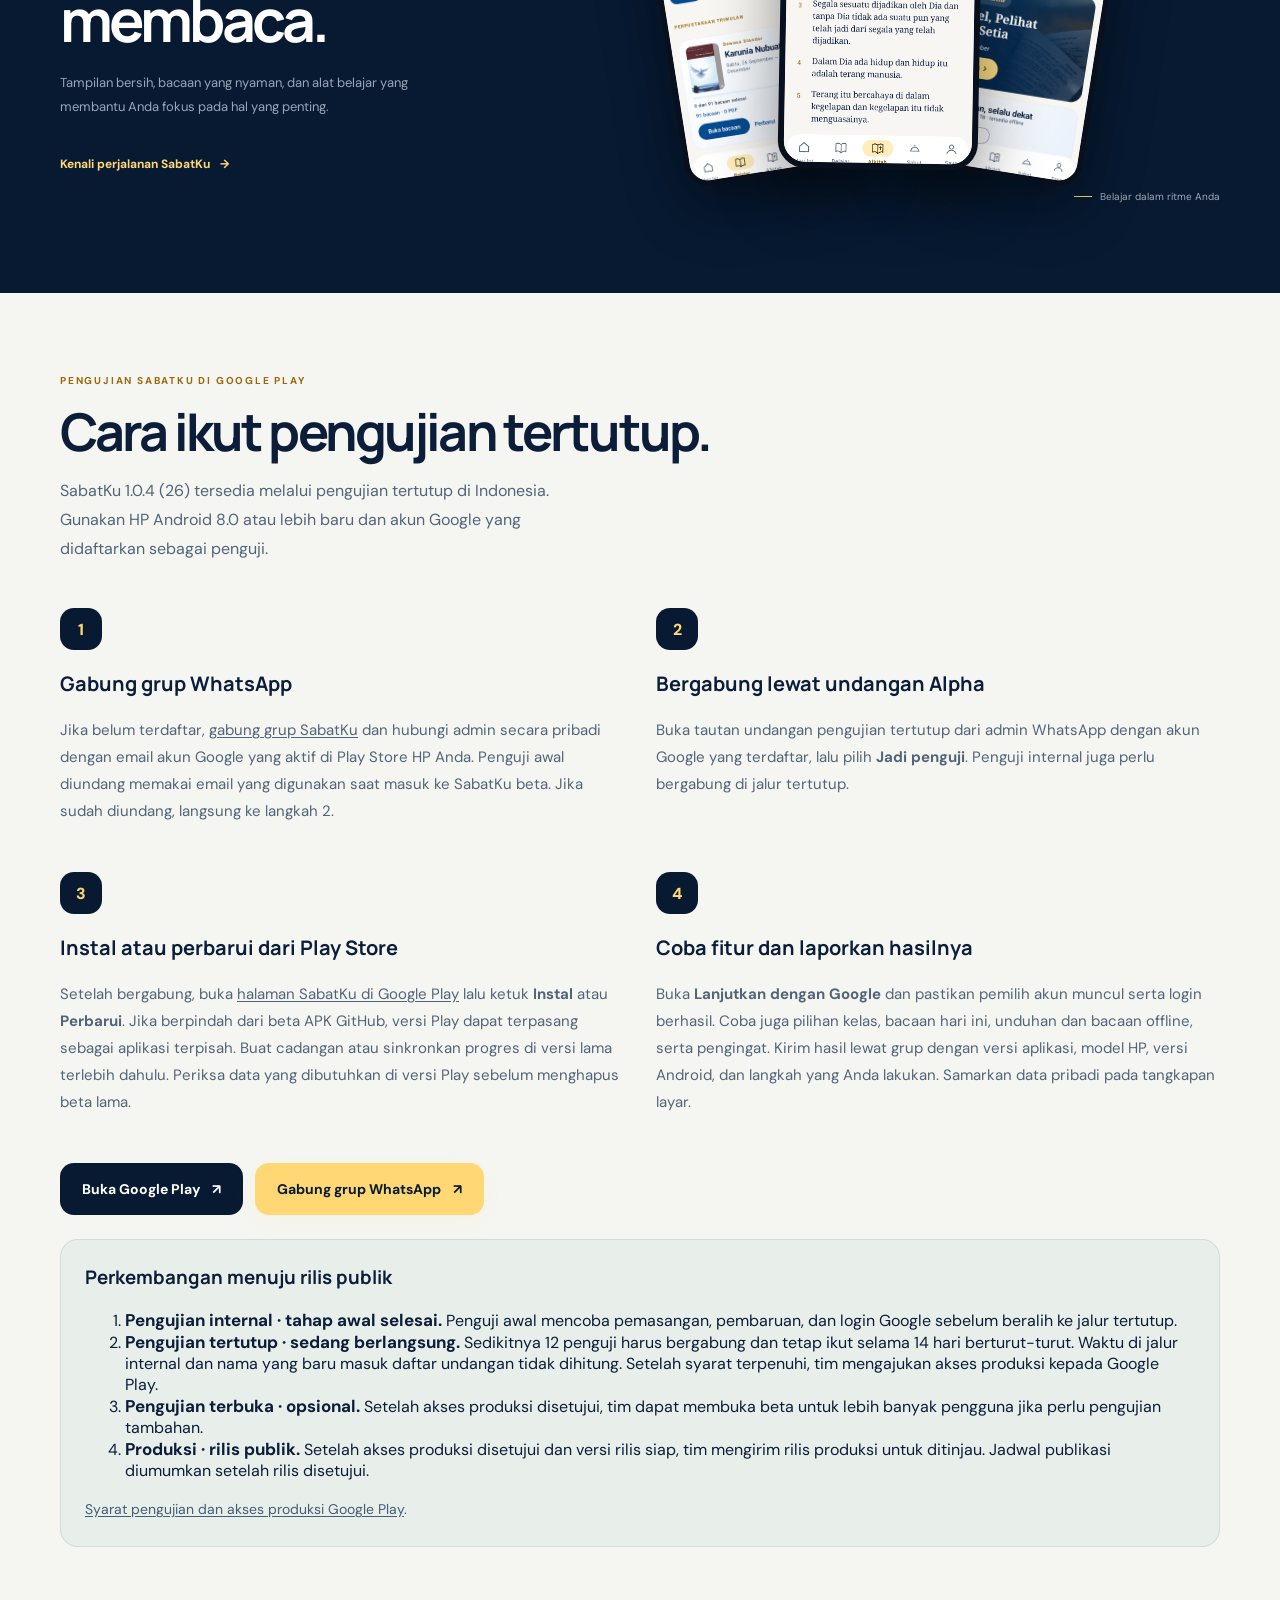
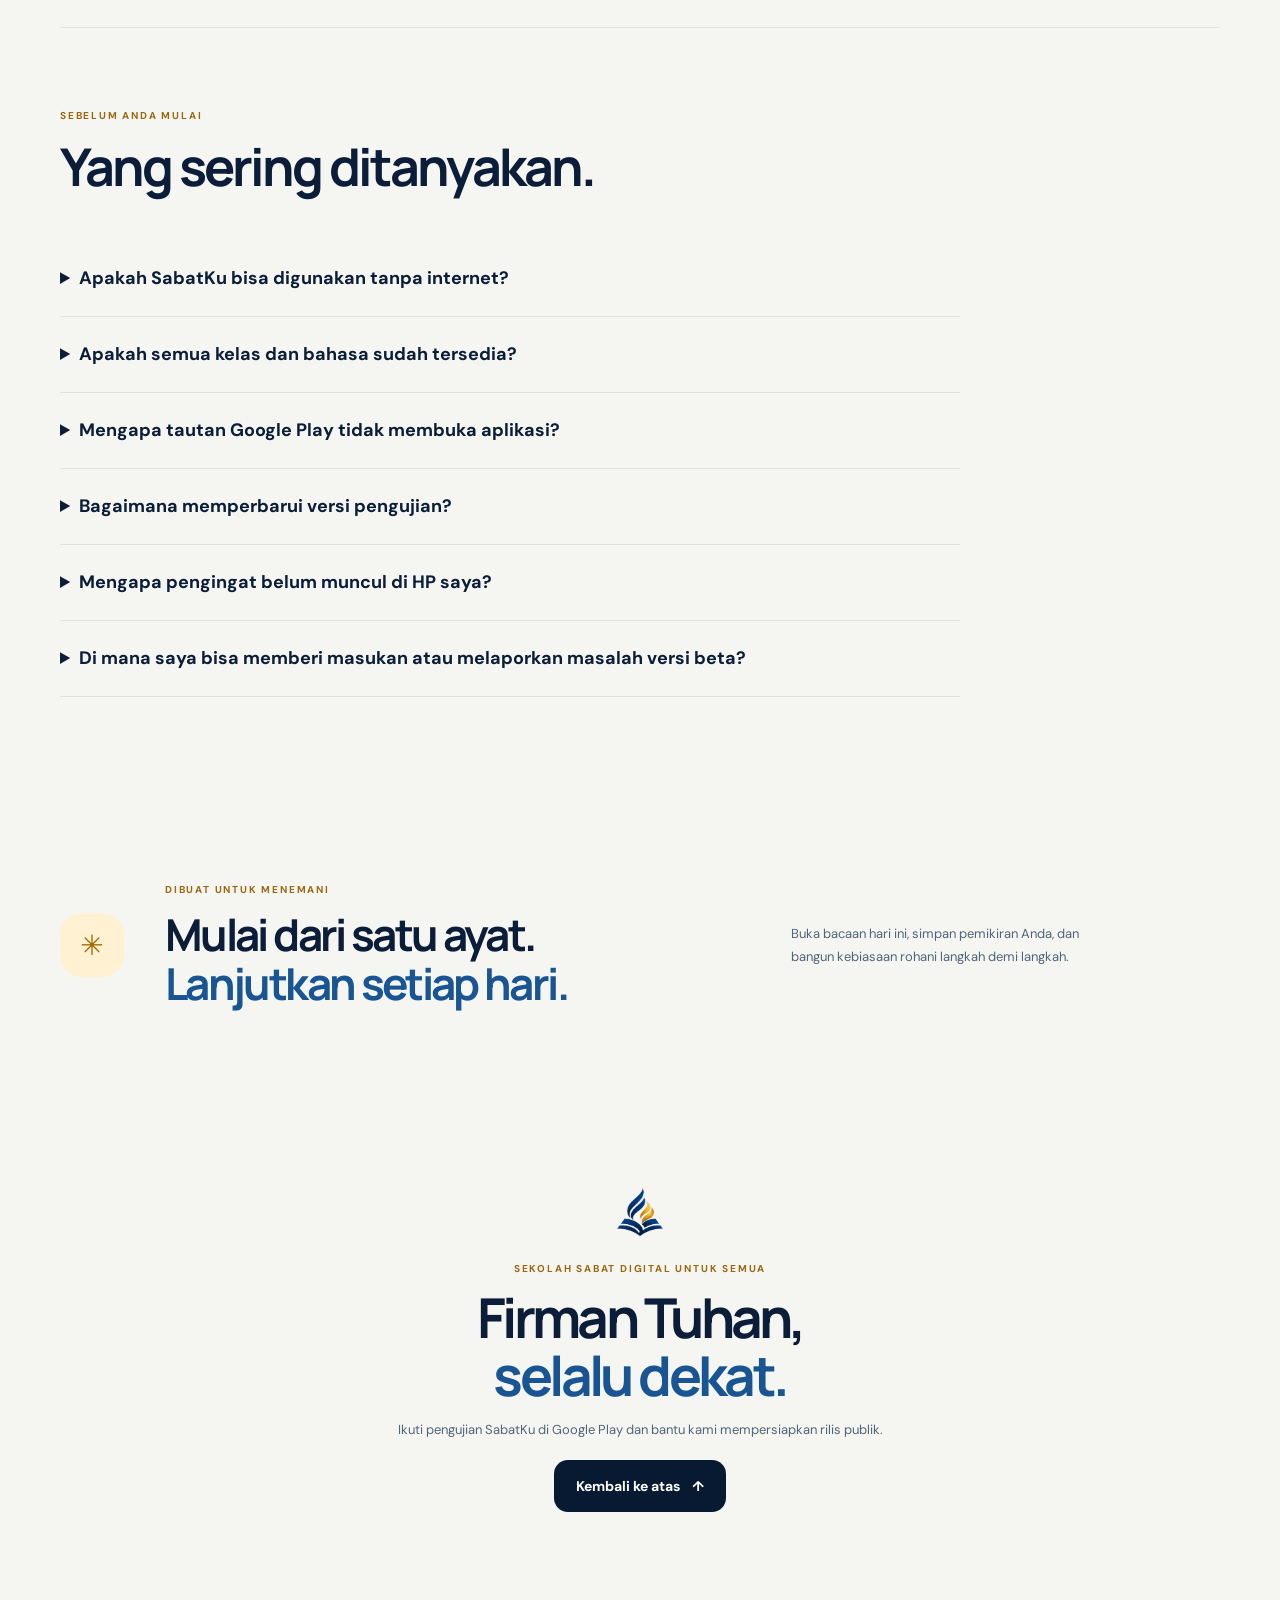
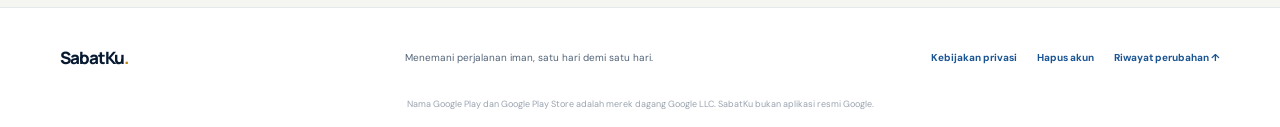
==== commit 0381bdd6: "chore(release): publish SabatKu 1.0.4 (26) release notes and debug download link" ====
--- a/site/index.html
+++ b/site/index.html
@@ -44,7 +44,7 @@
             <a class="button button-gold" id="unduh" href="https://play.google.com/store/apps/details?id=id.sabatku.app">Buka di Google Play <span aria-hidden="true">↗</span></a>
             <a class="button button-quiet" href="#mulai">Cara ikut pengujian <span aria-hidden="true">↓</span></a>
           </div>
-          <p class="release-note"><span class="status-pip"></span> Versi 1.0.3 (25) · Pengujian tertutup Google Play · Android 8.0 ke atas</p>
+          <p class="release-note"><span class="status-pip"></span> Versi 1.0.4 (26) · Pengujian tertutup Google Play · Android 8.0 ke atas</p>
           <p class="apk-install-note">Pengujian tertutup tersedia di Indonesia untuk akun Google yang telah diundang dan bergabung. Penguji baru bisa <a href="https://chat.whatsapp.com/CYcOg6zG38TGZHUkLdnvNw?s=cl&amp;p=a&amp;mlu=4&amp;ilr=4&amp;iam=2" target="_blank" rel="noopener noreferrer">gabung grup WhatsApp SabatKu</a>.</p>
           <div class="hero-proof" aria-label="Fitur utama">
             <span><b>66</b> kitab Alkitab</span><i></i><span><b>TB</b> &amp; <b>KJV</b></span><i></i><span>Bisa offline</span>
@@ -170,8 +170,23 @@
           <h2>SabatKu terus<br /><span>bertumbuh.</span></h2>
           <p>Lihat fitur dan penyempurnaan yang hadir di versi terbaru.</p>
         </div>
+        <article class="changelog-card" data-version-code="26">
+          <div class="changelog-meta"><span class="release-pill release-pill-latest">Pengujian tertutup · Terbaru</span><strong>1.0.4 (26)</strong><time datetime="2026-11-27">27 November 2026</time></div>
+          <div class="changelog-content">
+            <h3>Widget modern, 38 Ayat Hari Sabat, Notifikasi pintar, Daftar Isi editorial &amp; tampilan Tablet/IFP</h3>
+            <ul>
+              <li><strong>Ayat Alkitab tentang Hari Sabat (Kejadian – Wahyu):</strong> halaman khusus berisi 38 bacaan pilihan dalam 7 tema dengan teks lengkap Alkitab TB &amp; KJV offline, pelacakan progres, pencarian, dan akses langsung dari <em>Waktu Sabat</em> maupun <em>Renungan Buka Sabat</em>.</li>
+              <li><strong>Desain ulang 5 Widget Layar Beranda:</strong> <em>Ibadah Hari Ini</em>, <em>Waktu Sabat</em>, <em>Bacaan Hari Ini</em>, <em>Ayat &amp; Alkitab</em>, serta widget baru <em>Doa 777</em> dengan pilihan tema Senja Sabat, Adaptif, dan Kaca, singkatan resmi 66 kitab, serta hitung mundur akurat.</li>
+              <li><strong>Notifikasi &amp; Pengumuman pintar:</strong> pengumuman resmi terhubung otomatis ke server konten SabatKu dengan pratinjau ringkas, dukungan gambar dan beragam template, status baca per item, titik merah lonceng akurat, serta sinkronisasi konten hemat kuota.</li>
+              <li><strong>Daftar Isi Buku editorial &amp; layar besar:</strong> progres bacaan, filter cepat, tab triwulan pada bacaan tahunan, serta tata letak multi-kolom yang seimbang untuk Tablet, Foldable, dan layar besar/IFP.</li>
+              <li><strong>Menu Jelajahi &amp; penyempurnaan rilis publik:</strong> satu kartu pencarian terpadu seluruh konten, perbaikan popup ayat agar tombol tidak tertutup bilah navigasi Android, serta bahasa aplikasi yang lebih ramah bagi pengguna umum.</li>
+            </ul>
+            <a class="text-link" href="https://play.google.com/store/apps/details?id=id.sabatku.app">Buka SabatKu di Google Play <span aria-hidden="true">↗</span></a><br />
+            <a class="text-link" data-apk-download href="https://github.com/AiWerek-Tech/sabatku-web/releases/download/v1.0.4-debug/SabatKu-1.0.4-debug.apk">Unduh APK debug 1.0.4 <span aria-hidden="true">↓</span></a>
+          </div>
+        </article>
         <article class="changelog-card" data-version-code="25">
-          <div class="changelog-meta"><span class="release-pill release-pill-latest">Pengujian tertutup · Alpha</span><strong>1.0.3 (25)</strong><time datetime="2026-11-15">15 November 2026</time></div>
+          <div class="changelog-meta"><span class="release-pill">Pengujian tertutup · Alpha</span><strong>1.0.3 (25)</strong><time datetime="2026-11-15">15 November 2026</time></div>
           <div class="changelog-body">
             <h3>Pengujian tertutup di Google Play</h3>
             <p>Build 25 membawa fitur yang sama dengan build internal 24 dan tersedia untuk penguji tertutup di Indonesia.</p>
@@ -414,7 +429,7 @@
         <div class="section-heading">
           <p class="eyebrow eyebrow-dark">PENGUJIAN SABATKU DI GOOGLE PLAY</p>
           <h2 id="start-title">Cara ikut pengujian tertutup.</h2>
-          <p>SabatKu 1.0.3 (25) tersedia melalui pengujian tertutup di Indonesia. Gunakan HP Android 8.0 atau lebih baru dan akun Google yang didaftarkan sebagai penguji.</p>
+          <p>SabatKu 1.0.4 (26) tersedia melalui pengujian tertutup di Indonesia. Gunakan HP Android 8.0 atau lebih baru dan akun Google yang didaftarkan sebagai penguji.</p>
         </div>
         <ol class="start-steps">
           <li><span>1</span><div><h3>Gabung grup WhatsApp</h3><p>Jika belum terdaftar, <a href="https://chat.whatsapp.com/CYcOg6zG38TGZHUkLdnvNw?s=cl&amp;p=a&amp;mlu=4&amp;ilr=4&amp;iam=2" target="_blank" rel="noopener noreferrer">gabung grup SabatKu</a> dan hubungi admin secara pribadi dengan email akun Google yang aktif di Play Store HP Anda. Penguji awal diundang memakai email yang digunakan saat masuk ke SabatKu beta. Jika sudah diundang, langsung ke langkah 2.</p></div></li>
@@ -475,6 +490,6 @@
       </div>
       <p class="footer-note">Nama Google Play dan Google Play Store adalah merek dagang Google LLC. SabatKu bukan aplikasi resmi Google.</p>
     </footer>
-  <a class="mobile-download" href="https://play.google.com/store/apps/details?id=id.sabatku.app"><span><strong>SabatKu 1.0.3</strong><small>Uji tertutup · Android 8.0+</small></span><b>Lihat di Play</b></a>
+  <a class="mobile-download" href="https://play.google.com/store/apps/details?id=id.sabatku.app"><span><strong>SabatKu 1.0.4</strong><small>Uji tertutup · Android 8.0+</small></span><b>Lihat di Play</b></a>
   </body>
 </html>
